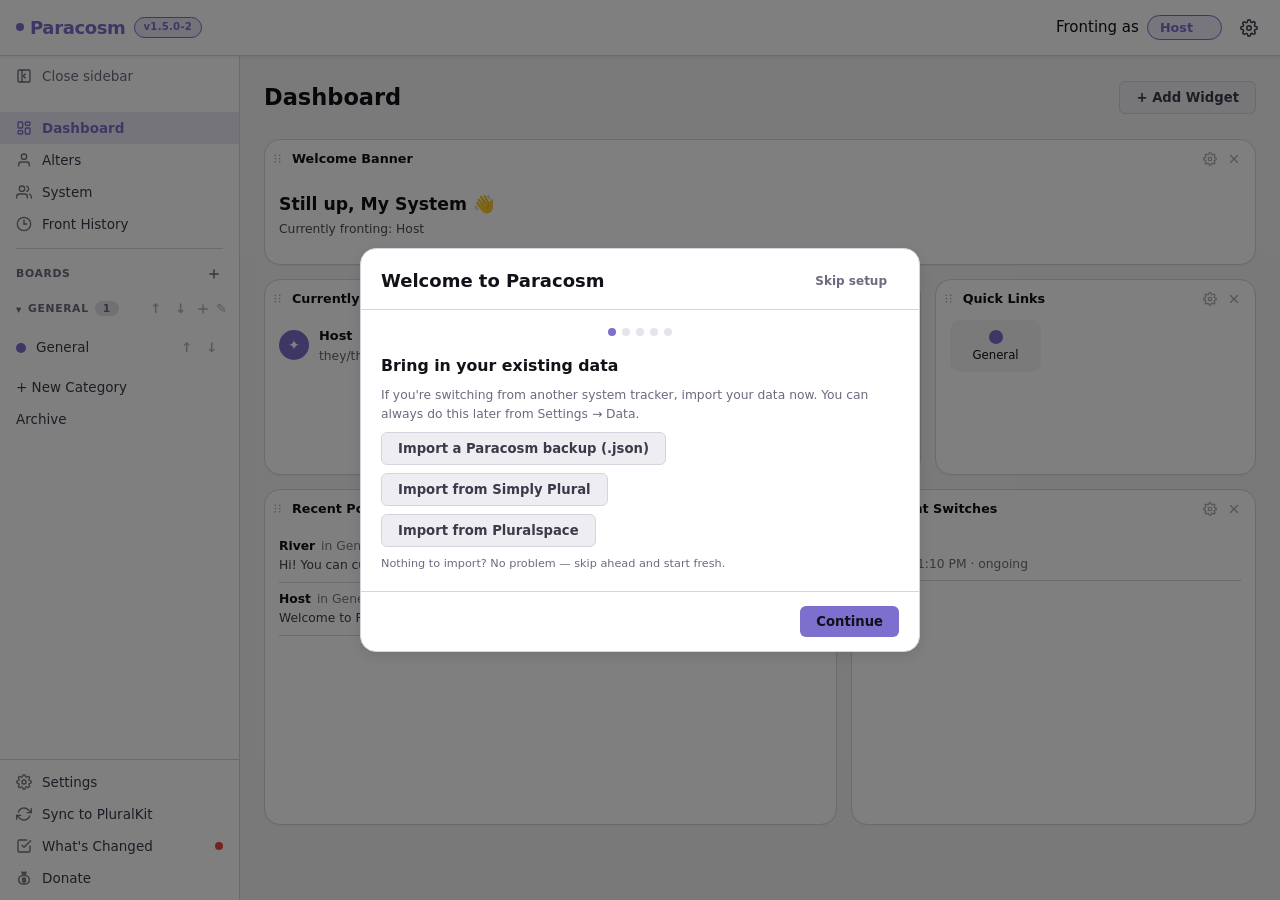
==== app.html @ ceb5993d "Rename index.html to app.html" ====
<!doctype html>
<html lang="en">
 <head><!-- Google tag (gtag.js) -->
  <!-- Google tag (gtag.js) -->
<script async src="https://www.googletagmanager.com/gtag/js?id=G-0WZTBD8NSZ"></script>
<script>
  window.dataLayer = window.dataLayer || [];
  function gtag(){dataLayer.push(arguments);}
  gtag('js', new Date());

  gtag('config', 'G-0WZTBD8NSZ');
</script>

 <meta charset="UTF-8" />
 <meta name="viewport" content="width=device-width, initial-scale=1.0" />
 <title>Paracosm v1.5.0-2</title>
 <style>
  /* ============================================================
   CSS CUSTOM PROPERTIES & RESET
  ============================================================ */
  :root {
   --accent: #7c6fcd;
   --accent-dim: #7c6fcd33;
   --accent-text: #ffffff;

   --bg-0: #f4f4f6;
   --bg-1: #ffffff;
   --bg-2: #eeeef2;
   --bg-3: #e4e4ea;

   --text-0: #111118;
   --text-1: #3a3a4a;
   --text-2: #6b6b80;
   --text-inv: #ffffff;

   --border: #d4d4de;
   --shadow: 0 1px 4px rgba(0,0,0,0.08);
   --shadow-md: 0 4px 16px rgba(0,0,0,0.1);
   --radius: 10px;
   --radius-sm: 6px;
   --radius-lg: 16px;

   --sidebar-w: 240px;
   --header-h: 56px;

   --font: system-ui, -apple-system, BlinkMacSystemFont, 'Segoe UI', sans-serif;
   --font-size: 15px;
   --line-height: 1.55;

   --transition: 0.18s ease;
  }

  [data-dark="true"] {
   --bg-0: #0f0f14;
   --bg-1: #17171f;
   --bg-2: #1e1e28;
   --bg-3: #26262f;
   --text-0: #eeeef4;
   --text-1: #c4c4d4;
   --text-2: #7a7a94;
   --border: #2e2e3e;
   --shadow: 0 1px 4px rgba(0,0,0,0.3);
   --shadow-md: 0 4px 16px rgba(0,0,0,0.4);
  }

  *, *::before, *::after { box-sizing: border-box; margin: 0; padding: 0; }

  html { font-size: var(--font-size); }

  body {
   font-family: var(--font);
   background: var(--bg-0);
   color: var(--text-0);
   line-height: var(--line-height);
   transition: background var(--transition), color var(--transition);
   min-height: 100vh;
   overflow-x: hidden;
  }

  /* ============================================================
   LAYOUT
  ============================================================ */
  #app { display: flex; flex-direction: column; min-height: 100vh; }

  /* Header */
  #header {
   position: fixed; top: 0; left: 0; right: 0; z-index: 100;
   height: var(--header-h);
   background: var(--bg-1);
   border-bottom: 1px solid var(--border);
   display: flex; align-items: center; gap: 12px; padding: 0 16px;
   box-shadow: var(--shadow);
   transition: background var(--transition), border-color var(--transition);
  }

  #sidebar-toggle {
   display: none; background: none; border: none; cursor: pointer;
   color: var(--text-0); padding: 6px; border-radius: var(--radius-sm);
  }
  #sidebar-toggle svg { display: block; }

  .logo {
   font-size: 1.2rem; font-weight: 700; letter-spacing: -0.02em;
   color: var(--accent); text-decoration: none; flex-shrink: 0;
   display: flex; align-items: center; gap: 6px;
  }
  .logo-dot { width: 8px; height: 8px; border-radius: 50%; background: var(--accent); }

  #header-spacer { flex: 1; }

  /* Fronter selector */
  #fronter-wrap {
   display: flex; align-items: center; gap: 8px;
  }
  #fronter-label { font-size: 0.8rem; color: var(--text-2); white-space: nowrap; }
  #fronter-select {
   appearance: none;
   background: var(--accent-dim);
   color: var(--accent);
   border: 1.5px solid var(--accent);
   border-radius: 20px;
   padding: 4px 28px 4px 12px;
   font-size: 0.85rem; font-weight: 600;
   cursor: pointer;
   font-family: inherit;
   background-image: url("data:image/svg+xml,%3Csvg xmlns='http://www.w3.org/2000/svg' width='12' height='12' viewBox='0 0 24 24' fill='none' stroke='%237c6fcd' stroke-width='2.5'%3E%3Cpath d='M6 9l6 6 6-6'/%3E%3C/svg%3E");
   background-repeat: no-repeat;
   background-position: right 8px center;
   transition: border-color var(--transition), background-color var(--transition);
  }
  #fronter-select:focus { outline: 2px solid var(--accent); outline-offset: 2px; }
  button#fronter-select { background-image: none; text-align: left; }
  .fronter-extra { opacity: 0.75; font-weight: 700; }
  .front-manage-row { display: flex; align-items: center; justify-content: space-between; gap: 10px; }
  .fm-main-label { display: flex; align-items: center; gap: 4px; cursor: pointer; white-space: nowrap; }
  .fm-main-label input { cursor: pointer; accent-color: var(--accent); }
  .front-entry-main-badge { font-weight: 700; }
  #fm-search-input { margin-bottom: 10px; }
  .fm-search-wrap { position: relative; margin-bottom: 10px; }
  .fm-search-wrap svg {
   position: absolute; left: 10px; top: 50%; transform: translateY(-50%);
   color: var(--text-2); pointer-events: none;
  }
  .fm-search-wrap input { padding-left: 32px; }

  /* Header buttons */
  .hdr-btn {
   background: none; border: none; cursor: pointer; color: var(--text-1);
   padding: 6px; border-radius: var(--radius-sm); display: flex; align-items: center;
   transition: background var(--transition), color var(--transition);
  }
  .hdr-btn:hover { background: var(--bg-2); color: var(--text-0); }

  /* Main layout */
  #layout {
   display: flex; flex: 1; margin-top: var(--header-h);
  }

  /* Sidebar */
  #sidebar {
   width: var(--sidebar-w); flex-shrink: 0;
   position: fixed; top: var(--header-h); left: 0; bottom: 0;
   background: var(--bg-1); border-right: 1px solid var(--border);
   display: flex; flex-direction: column;
   transition: background var(--transition), border-color var(--transition), transform var(--transition);
   z-index: 90;
  }

  #sidebar-scroll {
   flex: 1; overflow-y: auto; padding: 12px 0; min-height: 0;
  }

  .sidebar-footer {
   flex-shrink: 0; border-top: 1px solid var(--border);
   padding: 6px 0; background: var(--bg-1);
  }
  .sidebar-badge-dot {
   width: 8px; height: 8px; border-radius: 50%;
   background: #ef4444; margin-left: auto; flex-shrink: 0;
  }

  .sidebar-section { margin-bottom: 4px; }
  .sidebar-section-label {
   font-size: 0.72rem; font-weight: 700; letter-spacing: 0.06em;
   text-transform: uppercase; color: var(--text-2);
   padding: 8px 16px 4px; display: flex; align-items: center; justify-content: space-between;
  }
  .sidebar-add {
   background: none; border: none; cursor: pointer; color: var(--text-2);
   padding: 2px; border-radius: 4px; display: flex; align-items: center;
   transition: color var(--transition), background var(--transition);
  }
  .sidebar-add:hover { color: var(--accent); background: var(--accent-dim); }

  .sidebar-item {
   display: flex; align-items: center; gap: 10px;
   padding: 8px 16px; cursor: pointer; border: none; background: none;
   width: 100%; text-align: left; color: var(--text-1); font-size: 0.9rem;
   font-family: inherit; border-radius: 0;
   transition: background var(--transition), color var(--transition);
   position: relative;
  }
  .sidebar-item:hover { background: var(--bg-2); color: var(--text-0); }
  .sidebar-item.active {
   background: var(--accent-dim); color: var(--accent); font-weight: 600;
  }
  .sidebar-item.active::before {
   content: ''; position: absolute; left: 0; top: 4px; bottom: 4px;
   width: 3px; background: var(--accent); border-radius: 0 2px 2px 0;
  }
  .sidebar-dot {
   width: 10px; height: 10px; border-radius: 50%; flex-shrink: 0;
  }
  .sidebar-item-name { flex: 1; overflow: hidden; text-overflow: ellipsis; white-space: nowrap; }
  .sidebar-divider {
   margin: 8px 16px; border: none; border-top: 1px solid var(--border);
  }

  /* Nav items */
  .nav-item {
   display: flex; align-items: center; gap: 10px;
   padding: 8px 16px; cursor: pointer; border: none; background: none;
   width: 100%; text-align: left; color: var(--text-1); font-size: 0.9rem;
   font-family: inherit;
   transition: background var(--transition), color var(--transition);
   border-radius: 0;
  }
  .nav-item:hover { background: var(--bg-2); color: var(--text-0); }
  .nav-item.active { background: var(--accent-dim); color: var(--accent); font-weight: 600; }
  .nav-icon { opacity: 0.7; flex-shrink: 0; }
  .nav-item.active .nav-icon { opacity: 1; }

  /* Main content */
  #main {
   flex: 1; margin-left: var(--sidebar-w);
   padding: var(--main-padding, 24px); max-width: 100%;
   min-height: calc(100vh - var(--header-h));
   transition: margin-left var(--transition);
  }

  /* ============================================================
   SIDEBAR: ICON RAIL (collapsed) MODE
  ============================================================ */
  :root { --rail-w: 60px; }
  body.sidebar-rail #sidebar { width: var(--rail-w); }
  body.sidebar-rail #main { margin-left: var(--rail-w); }
  body.sidebar-rail .sidebar-item-name,
  body.sidebar-rail .sidebar-section-label span,
  body.sidebar-rail .sidebar-add,
  body.sidebar-rail .board-move-buttons,
  body.sidebar-rail .category-name,
  body.sidebar-rail .category-actions,
  body.sidebar-rail .badge,
  body.sidebar-rail .category-caret,
  body.sidebar-rail .sidebar-divider {
   display: none !important;
  }
  body.sidebar-rail .sidebar-item,
  body.sidebar-rail .nav-item,
  body.sidebar-rail #sidebar-rail-toggle {
   justify-content: center; padding: 10px 0; position: relative;
  }
  body.sidebar-rail .sidebar-dot { margin: 0 auto; }
  body.sidebar-rail .category-header { justify-content: center; padding: 6px 0; }
  body.sidebar-rail .category-toggle { justify-content: center; }
  body.sidebar-rail .category-boards { display: none; }
  body.sidebar-rail .sidebar-section-label { justify-content: center; }

  /* Tooltip for rail mode */
  body.sidebar-rail .nav-item:hover::after,
  body.sidebar-rail .sidebar-item:hover::after {
   content: attr(data-tip);
   position: absolute; left: calc(100% + 10px); top: 50%;
   transform: translateY(-50%);
   background: var(--bg-3); color: var(--text-0);
   padding: 5px 10px; border-radius: var(--radius-sm);
   font-size: 0.8rem; white-space: nowrap; z-index: 200;
   box-shadow: 0 4px 14px rgba(0,0,0,0.25);
   pointer-events: none;
  }

  #sidebar-rail-toggle {
   background: none; border: none; cursor: pointer; color: var(--text-2);
   padding: 8px 16px; border-radius: var(--radius-sm); display: flex; align-items: center; gap: 10px;
   width: 100%; text-align: left; font-size: 0.9rem; font-family: inherit;
   margin: 4px 0 8px; transition: background var(--transition), color var(--transition), transform var(--transition);
  }
  #sidebar-rail-toggle svg { flex-shrink: 0; }
  #sidebar-rail-toggle:hover { background: var(--bg-2); color: var(--accent); }
  body.sidebar-rail #sidebar-rail-toggle svg { transform: rotate(180deg); }
  @media (max-width: 640px) { #sidebar-rail-toggle { display: none; } }

  /* Overlay for mobile sidebar */
  #sidebar-overlay {
   display: none; position: fixed; inset: 0; z-index: 89;
   background: rgba(0,0,0,0.4);
  }

  /* ============================================================
   TYPOGRAPHY & HELPERS
  ============================================================ */
  h1 { font-size: 1.5rem; font-weight: 700; }
  h2 { font-size: 1.2rem; font-weight: 600; }
  h3 { font-size: 1rem; font-weight: 600; }

  .page-header {
   display: flex; align-items: center; gap: 12px; margin-bottom: 24px;
   flex-wrap: wrap;
  }
  .page-header h1 { flex: 1; }
  .page-title-dot {
   width: 12px; height: 12px; border-radius: 50%;
   background: var(--accent); flex-shrink: 0;
  }

  .tag {
   display: inline-block; padding: 2px 10px;
   border-radius: 20px; font-size: 0.78rem; font-weight: 600;
   background: var(--accent-dim); color: var(--accent);
  }

  .badge {
   display: inline-block; padding: 1px 8px;
   border-radius: 20px; font-size: 0.72rem; font-weight: 600;
   background: var(--bg-3); color: var(--text-2);
  }

  .version-pill {
   display: inline-flex; align-items: center;
   padding: 1px 9px; margin-left: 2px;
   border-radius: 20px; font-size: 0.68rem; font-weight: 700;
   letter-spacing: 0.02em;
   background: var(--accent-dim); color: var(--accent);
   border: 1px solid var(--accent);
   line-height: 1.6;
  }

  a { color: var(--accent); text-decoration: none; }
  a:hover { text-decoration: underline; }

  /* ============================================================
   CARDS
  ============================================================ */
  .card {
   background: var(--bg-1); border-radius: var(--radius);
   border: 1px solid var(--border); padding: var(--card-padding, 16px);
   transition: background var(--transition), border-color var(--transition);
   box-shadow: var(--shadow);
  }
  .card-grid {
   display: grid; grid-template-columns: repeat(auto-fill, minmax(220px, 1fr));
   gap: 14px;
  }
  .card-sm { padding: 12px 14px; }

  /* ============================================================
   BUTTONS
  ============================================================ */
  .btn {
   display: inline-flex; align-items: center; gap: 6px;
   padding: 8px 16px; border-radius: var(--radius-sm);
   font-size: 0.88rem; font-weight: 600; font-family: inherit;
   cursor: pointer; border: none; transition: all var(--transition);
   white-space: nowrap;
  }
  .btn-primary {
   background: var(--accent); color: var(--accent-text);
  }
  .btn-primary:hover { filter: brightness(1.1); }
  .btn-secondary {
   background: var(--bg-2); color: var(--text-1);
   border: 1px solid var(--border);
  }
  .btn-secondary:hover { background: var(--bg-3); color: var(--text-0); }
  .btn-ghost {
   background: none; color: var(--text-2); padding: 6px 10px;
  }
  .btn-ghost:hover { background: var(--bg-2); color: var(--text-0); }
  .btn-danger {
   background: #ef4444; color: #fff;
  }
  .btn-danger:hover { background: #dc2626; }
  .btn-sm { padding: 5px 12px; font-size: 0.8rem; }
  .btn-icon { padding: 6px; }

  /* ============================================================
   FORMS
  ============================================================ */
  .form-group { margin-bottom: 14px; }
  .form-label {
   display: block; font-size: 0.82rem; font-weight: 600;
   color: var(--text-1); margin-bottom: 5px;
  }
  .form-hint { font-size: 0.75rem; color: var(--text-2); margin-top: 3px; }
  .form-input, .form-select, .form-textarea {
   width: 100%; padding: 8px 12px;
   background: var(--bg-0); border: 1.5px solid var(--border);
   border-radius: var(--radius-sm); color: var(--text-0);
   font-size: 0.9rem; font-family: inherit;
   transition: border-color var(--transition), background var(--transition);
  }
  .form-input:focus, .form-select:focus, .form-textarea:focus {
   outline: none; border-color: var(--accent);
   box-shadow: 0 0 0 3px var(--accent-dim);
  }
  .form-textarea { resize: vertical; min-height: 80px; }
  .form-select { appearance: none; cursor: pointer;
   background-image: url("data:image/svg+xml,%3Csvg xmlns='http://www.w3.org/2000/svg' width='12' height='12' viewBox='0 0 24 24' fill='none' stroke='%236b6b80' stroke-width='2.5'%3E%3Cpath d='M6 9l6 6 6-6'/%3E%3C/svg%3E");
   background-repeat: no-repeat; background-position: right 10px center;
   padding-right: 32px;
  }
  .form-row { display: flex; gap: 12px; }
  .form-row .form-group { flex: 1; }
  .form-check { display: flex; align-items: center; gap: 8px; cursor: pointer; }
  .form-check input { cursor: pointer; accent-color: var(--accent); }
  .form-color-row { display: flex; align-items: center; gap: 10px; }
  .form-color {
   width: 40px; height: 38px; padding: 3px;
   border: 1.5px solid var(--border); border-radius: var(--radius-sm);
   cursor: pointer; background: var(--bg-0);
  }
  .color-presets { display: flex; gap: 6px; flex-wrap: wrap; }
  .color-preset {
   width: 24px; height: 24px; border-radius: 50%; cursor: pointer;
   border: 2px solid transparent; transition: border-color var(--transition), transform var(--transition);
  }
  .color-preset:hover { transform: scale(1.15); }
  .color-preset.selected { border-color: var(--text-0); }

  /* ============================================================
   TOGGLE SWITCH
  ============================================================ */
  .toggle-wrap { display: flex; align-items: center; gap: 10px; }
  .toggle {
   position: relative; display: inline-block;
   width: 40px; height: 22px; flex-shrink: 0;
  }
  .toggle input { opacity: 0; width: 0; height: 0; }
  .toggle-slider {
   position: absolute; cursor: pointer; inset: 0;
   background: var(--bg-3); border-radius: 22px;
   transition: background var(--transition);
  }
  .toggle-slider:before {
   content: ''; position: absolute;
   width: 16px; height: 16px; border-radius: 50%;
   left: 3px; top: 3px; background: white;
   transition: transform var(--transition);
   box-shadow: 0 1px 3px rgba(0,0,0,0.2);
  }
  .toggle input:checked + .toggle-slider { background: var(--accent); }
  .toggle input:checked + .toggle-slider:before { transform: translateX(18px); }
  .unread-dot {
   display:inline-block;
   width:8px;
   height:8px;
   border-radius:50%;
   background:#ef4444;
   margin-left:6px;
   vertical-align:middle;
  }

  /* ============================================================
   MODAL
  ============================================================ */
  .modal-backdrop {
   position: fixed; inset: 0; z-index: 200;
   background: rgba(0,0,0,0.5); display: flex;
   align-items: center; justify-content: center; padding: 16px;
  }
  .modal {
   background: var(--bg-1); border-radius: var(--radius-lg);
   border: 1px solid var(--border); width: 100%; max-width: 480px;
   max-height: 90vh; overflow-y: auto;
   box-shadow: var(--shadow-md);
   animation: modal-in 0.15s ease;
  }
  @keyframes modal-in {
   from { opacity: 0; transform: scale(0.96) translateY(8px); }
   to { opacity: 1; transform: scale(1) translateY(0); }
  }
  .modal-header {
   padding: 18px 20px 14px; border-bottom: 1px solid var(--border);
   display: flex; align-items: center; gap: 10px;
  }
  .modal-header h2 { flex: 1; }
  .modal-body { padding: 18px 20px; }
  .modal-footer {
   padding: 14px 20px; border-top: 1px solid var(--border);
   display: flex; gap: 8px; justify-content: flex-end;
  }

  /* Onboarding */
  .onboarding-modal .modal-header { align-items: center; }
  .onboarding-progress { display: flex; gap: 6px; justify-content: center; margin-bottom: 18px; }
  .onboarding-dot { width: 8px; height: 8px; border-radius: 50%; background: var(--bg-3); transition: background var(--transition); }
  .onboarding-dot.active { background: var(--accent); }
  .onboarding-dot.done { background: var(--accent-dim); }
  .onboarding-step-title { font-size: 1.05rem; margin-bottom: 8px; }
  .onboarding-import-row { margin-bottom: 8px; }
  .onboarding-term-options { display: flex; flex-direction: column; gap: 8px; margin-top: 10px; }
  .onboarding-term-option {
   display: flex; align-items: center; gap: 10px; padding: 10px 12px;
   border: 1px solid var(--border); border-radius: var(--radius); cursor: pointer;
   transition: border-color var(--transition), background var(--transition);
  }
  .onboarding-term-option:hover { border-color: var(--accent); }
  .onboarding-term-option.selected { border-color: var(--accent); background: var(--accent-dim); }
  .onboarding-term-option input { accent-color: var(--accent); }
  .onboarding-walkthrough-list { display: flex; flex-direction: column; gap: 12px; }
  .onboarding-walkthrough-item { padding: 10px 12px; border: 1px solid var(--border); border-radius: var(--radius); }
  .onboarding-walkthrough-name { font-weight: 700; font-size: 0.92rem; margin-bottom: 2px; }
  .onboarding-walkthrough-desc { font-size: 0.82rem; color: var(--text-2); }
  .onboarding-tip-list { padding-left: 18px; font-size: 0.85rem; color: var(--text-1); display: flex; flex-direction: column; gap: 4px; }

  /* ============================================================
   POSTS / MESSAGE BOARD
  ============================================================ */
  .post-list { display: flex; flex-direction: column; gap: 10px; }
  .post {
   background: var(--bg-1); border-radius: var(--radius);
   border: 1px solid var(--border); padding: var(--post-padding, 14px 16px);
   transition: background var(--transition), border-color var(--transition);
  }
  .post.pinned { border-color: var(--accent); }
  .post-header { display: flex; align-items: center; gap: 10px; margin-bottom: 8px; }
  .alter-avatar-wrap.post-avatar { width: 32px; height: 32px; }
  .post-meta { flex: 1; }
  .post-author { font-weight: 700; font-size: 0.9rem; }
  .post-pronouns { font-size: 0.75rem; color: var(--text-2); }
  .post-time { font-size: 0.75rem; color: var(--text-2); }
  .post-content { font-size: 0.92rem; line-height: var(--line-height); white-space: pre-wrap; word-break: break-word; }
  .post-actions { display: flex; gap: 6px; margin-top: 10px; flex-wrap: wrap; }
  .post-pin-icon { color: var(--accent); font-size: 0.75rem; }

  .compose-box {
   background: var(--bg-1); border: 1.5px solid var(--border);
   border-radius: var(--radius-lg); padding: 14px 16px;
   margin-bottom: 20px;
   transition: border-color var(--transition), background var(--transition);
   box-shadow: var(--shadow);
  }
  .compose-box:focus-within { border-color: var(--accent); }
  .compose-header { display: flex; align-items: center; gap: 10px; margin-bottom: 10px; }
  .compose-as { font-size: 0.82rem; color: var(--text-2); }
  .compose-as strong { color: var(--accent); }
  #compose-input {
   width: 100%; background: none; border: none; outline: none;
   color: var(--text-0); font-size: 0.92rem; font-family: inherit;
   resize: none; min-height: 60px; line-height: var(--line-height);
  }
  .compose-footer { display: flex; justify-content: space-between; align-items: center; gap: 8px; margin-top: 10px; }
  .compose-footer-left { display: flex; gap: 6px; align-items: center; }

  /* Image upload buttons (alter avatar/banner + composer) */
  .img-upload-btn {
   display: inline-flex; align-items: center; gap: 6px;
   background: var(--bg-2); border: 1px solid var(--border); color: var(--text-1);
   border-radius: var(--radius-sm); padding: 6px 10px; font-size: 0.8rem;
   font-family: inherit; cursor: pointer; transition: background var(--transition), color var(--transition);
   white-space: nowrap;
  }
  .img-upload-btn:hover { background: var(--bg-3); color: var(--text-0); }
  .img-upload-row { display: flex; gap: 8px; align-items: center; margin-top: 6px; flex-wrap: wrap; }
  .img-upload-or { font-size: 0.75rem; color: var(--text-2); }

  /* Composer image staging (selected, not-yet-posted images) */
  .compose-img-stage {
   display: flex; gap: 8px; flex-wrap: wrap; margin-top: 10px;
  }
  .compose-img-thumb {
   position: relative; width: 64px; height: 64px; border-radius: var(--radius-sm);
   overflow: hidden; flex-shrink: 0; border: 1px solid var(--border); background: var(--bg-2);
  }
  .compose-img-thumb img { width: 100%; height: 100%; object-fit: cover; display: block; }
  .compose-img-remove {
   position: absolute; top: 2px; right: 2px; width: 18px; height: 18px;
   border-radius: 50%; background: rgba(0,0,0,0.65); color: #fff; border: none;
   font-size: 0.7rem; line-height: 1; cursor: pointer; display: flex;
   align-items: center; justify-content: center; padding: 0;
  }
  .compose-img-remove:hover { background: rgba(0,0,0,0.85); }

  /* Post image gallery */
  .post-gallery {
   display: flex; gap: 8px; overflow-x: auto; margin-top: 10px;
   margin-bottom: 4px; padding-bottom: 2px; scroll-snap-type: x proximity;
   -webkit-overflow-scrolling: touch;
  }
  .post-gallery::-webkit-scrollbar { height: 6px; }
  .post-gallery::-webkit-scrollbar-thumb { background: var(--border); border-radius: 4px; }
  .post-gallery.single-image { overflow-x: visible; }
  .post-gallery-img-wrap {
   flex-shrink: 0; scroll-snap-align: start; border-radius: var(--radius);
   overflow: hidden; border: 1px solid var(--border); background: var(--bg-2);
   cursor: zoom-in; max-height: 280px;
  }
  .post-gallery.single-image .post-gallery-img-wrap { max-width: 100%; }
  .post-gallery:not(.single-image) .post-gallery-img-wrap { width: 200px; height: 200px; }
  .post-gallery:not(.single-image) .post-gallery-img-wrap img { width: 100%; height: 100%; object-fit: cover; }
  .post-gallery.single-image .post-gallery-img-wrap img { max-width: 100%; max-height: 280px; object-fit: contain; display: block; }
  .post-gallery-count {
   font-size: 0.72rem; color: var(--text-2); margin-top: 2px; margin-bottom: 2px;
  }

  /* Lightbox for viewing a post image full-size */
  .img-lightbox-backdrop {
   position: fixed; inset: 0; z-index: 300; background: rgba(0,0,0,0.85);
   display: flex; align-items: center; justify-content: center; padding: 24px;
   cursor: zoom-out;
  }
  .img-lightbox-backdrop img {
   max-width: 100%; max-height: 100%; border-radius: var(--radius);
   box-shadow: var(--shadow-md);
  }
  .img-lightbox-close {
   position: fixed; top: 16px; right: 20px; background: rgba(0,0,0,0.5); color: #fff;
   border: none; border-radius: 50%; width: 36px; height: 36px; font-size: 1.1rem;
   cursor: pointer; display: flex; align-items: center; justify-content: center;
  }

  /* Avatar/banner upload preview tweaks */
  .alter-upload-preview-banner {
   width: 100%; height: 80px; border-radius: var(--radius-sm); margin-top: 8px;
   background-size: cover; background-position: center; border: 1px solid var(--border);
  }

  /* Board header banner */
  .board-banner {
   height: 6px; border-radius: var(--radius) var(--radius) 0 0;
   margin-bottom: 0;
  }

  /* ============================================================
   ALTER CARDS
  ============================================================ */
  .alter-card {
   background: var(--bg-1); border-radius: var(--radius);
   border: 1px solid var(--border); padding: 16px;
   cursor: pointer; transition: all var(--transition);
   position: relative; overflow: hidden;
  }
  .alter-card::before {
   content: ''; position: absolute; top: 0; left: 0; right: 0;
   height: 4px;
  }
  .alter-card:hover { border-color: var(--accent); box-shadow: var(--shadow-md); transform: translateY(-1px); }
  .alter-card.fronting { border-color: var(--accent); box-shadow: 0 0 0 2px var(--accent-dim); }
  .alter-card.dragging { opacity: 0.4; }
  .alter-card.drag-over-top { box-shadow: inset 2px 0 0 var(--accent); }
  .alter-card.drag-over-bottom { box-shadow: inset -2px 0 0 var(--accent); }
  .alter-unread-badge {
   position: absolute; top: 10px; right: 10px;
   background: #ef4444; color: #fff; font-size: 0.72rem; font-weight: 700;
   min-width: 18px; height: 18px; border-radius: 999px;
   display: flex; align-items: center; justify-content: center; padding: 0 5px;
   z-index: 2;
  }

  /* ============================================================
   ALTER GROUPS
  ============================================================ */
  .group-section { margin-bottom: 22px; }
  .group-grid {
   display: grid; grid-template-columns: repeat(auto-fill, minmax(180px, 1fr));
   gap: 12px; margin-bottom: 4px;
  }
  .group-card {
   background: var(--bg-1); border-radius: var(--radius);
   border: 1px solid var(--border); border-left: 4px solid var(--accent);
   padding: 12px 14px; cursor: pointer; transition: all var(--transition);
   position: relative;
  }
  .group-card:hover { border-color: var(--accent); box-shadow: var(--shadow-md); transform: translateY(-1px); }
  .group-card-name { font-weight: 700; font-size: 0.95rem; display: flex; align-items: center; gap: 8px; }
  .group-card-dot { width: 9px; height: 9px; border-radius: 50%; background: var(--accent); flex-shrink: 0; }
  .group-card-count { font-size: 0.76rem; color: var(--text-2); margin-top: 4px; }
  .group-card-desc { font-size: 0.78rem; color: var(--text-2); margin-top: 4px; display:-webkit-box;-webkit-line-clamp:2;-webkit-box-orient:vertical;overflow:hidden; }
  .alter-group-tags { display: flex; flex-wrap: wrap; gap: 6px; margin-top: 4px; }
  .alter-group-tag { cursor: pointer; }
  .group-checkbox-list {
   display: flex; flex-wrap: wrap; gap: 8px;
   border: 1px solid var(--border); border-radius: var(--radius-sm);
   padding: 10px; max-height: 160px; overflow-y: auto; background: var(--bg-2);
  }
  .group-checkbox-item {
   display: flex; align-items: center; gap: 6px; font-size: 0.85rem;
   background: var(--bg-1); border: 1px solid var(--border); border-radius: 20px;
   padding: 4px 10px 4px 8px; cursor: pointer;
  }
  .group-checkbox-item input { cursor: pointer; accent-color: var(--accent); }

  /* ---- density switch (alters page toolbar) ---- */
  .density-switch {
   display: inline-flex; border: 1px solid var(--border); border-radius: var(--radius-sm);
   overflow: hidden; flex-shrink: 0;
  }
  .density-btn {
   background: var(--bg-1); color: var(--text-2); border: none; cursor: pointer;
   padding: 6px 10px; font-size: 0.95rem; line-height: 1; transition: background var(--transition), color var(--transition);
   border-right: 1px solid var(--border);
  }
  .density-btn:last-child { border-right: none; }
  .density-btn:hover { background: var(--bg-2); color: var(--text-0); }
  .density-btn.active { background: var(--accent); color: var(--accent-text); }

  /* ---- tiny density card: just avatar + name, packed tight ---- */
  .alter-card-tiny {
   display: flex; flex-direction: column; align-items: center; justify-content: center;
   gap: 4px; padding: 8px 4px; min-height: 0;
  }
  .alter-card-tiny .alter-name {
   width: 100%; overflow: hidden; text-overflow: ellipsis; white-space: nowrap;
  }
  .alter-tiny-front-dot {
   position: absolute; top: 6px; left: 6px; width: 8px; height: 8px; border-radius: 50%;
   background: var(--accent); box-shadow: 0 0 0 2px var(--bg-1); z-index: 2;
  }
  .alter-unread-badge-tiny {
   top: 4px; right: 4px; min-width: 14px; height: 14px; font-size: 0.6rem; padding: 0 4px;
  }
  .alter-avatar {
   width: 48px; height: 48px; border-radius: 50%;
   display: flex; align-items: center; justify-content: center;
   font-size: 1.5rem; margin-bottom: 10px; color: white;
  }
  .alter-card-head { display: flex; align-items: flex-start; gap: 12px; margin-bottom: 6px; }
  .alter-name { font-weight: 700; font-size: 1rem; line-height: 1.25; }
  .alter-realname { font-size: 0.74rem; color: var(--text-2); margin-top: 1px; overflow: hidden; text-overflow: ellipsis; white-space: nowrap; }
  .alter-pronouns { font-size: 0.78rem; color: var(--text-2); margin-top: 1px; }
  .alter-role { font-size: 0.78rem; margin-top: 4px; }
  .alter-fronting-badge {
   position: absolute; top: 10px; right: 10px;
   font-size: 0.68rem; font-weight: 700; letter-spacing: 0.04em;
   text-transform: uppercase;
  }

  /* Avatar image + fallback (used in cards, view modal, edit form preview) */
  .alter-avatar-wrap {
   position: relative; border-radius: 50%; overflow: hidden;
   flex-shrink: 0; background: var(--bg-2);
  }
  .alter-avatar-img { width: 100%; height: 100%; object-fit: cover; display: block; }
  .alter-avatar-fallback {
   position: absolute; top: 0; left: 0; width: 100%; height: 100%;
   align-items: center; justify-content: center; color: white;
  }

  /* Proxy tag chips */
  .alter-proxy-tags { display: flex; flex-wrap: wrap; gap: 5px; margin-top: 6px; }
  .proxy-tag-chip {
   display: inline-flex; align-items: center; gap: 0;
   font-family: ui-monospace, SFMono-Regular, Menlo, Consolas, monospace;
   font-size: 0.74rem; padding: 2px 8px; border-radius: 6px;
   background: var(--bg-2); border: 1px solid var(--border); color: var(--text-1);
  }
  .proxy-tag-chip em { font-style: normal; opacity: 0.55; padding: 0 1px; }

  /* Proxy tag editor (alter edit form) */
  .proxy-tag-row { display: flex; align-items: center; gap: 6px; }
  .proxy-tag-row .form-input { flex: 1; min-width: 0; }
  .proxy-tag-placeholder {
   font-family: ui-monospace, SFMono-Regular, Menlo, Consolas, monospace;
   font-size: 0.8rem; color: var(--text-2); flex-shrink: 0;
  }

  /* ============================================================
   ALTER VIEW (READ-ONLY DETAIL) MODAL — profile-card style
  ============================================================ */
  .modal.modal-lg { max-width: 560px; }
  .profile-modal-banner {
   position: relative; height: 130px;
   background-size: cover, cover; background-position: center, center;
   background-repeat: no-repeat, no-repeat;
   border-radius: calc(var(--radius-lg) - 1px) calc(var(--radius-lg) - 1px) 0 0;
  }
  .profile-modal-close {
   position: absolute; top: 10px; right: 10px;
   width: 30px; height: 30px; border-radius: 50%;
   background: rgba(0,0,0,0.38); color: #fff; border: none;
   display: flex; align-items: center; justify-content: center;
   cursor: pointer; font-size: 0.92rem; line-height: 1;
   transition: background var(--transition);
  }
  .profile-modal-close:hover { background: rgba(0,0,0,0.58); }
  .profile-modal-archived-tag {
   position: absolute; top: 10px; left: 10px;
   background: rgba(0,0,0,0.45); color: #fff;
   font-size: 0.68rem; font-weight: 700; text-transform: uppercase; letter-spacing: 0.04em;
   padding: 3px 10px; border-radius: 20px;
  }
  .profile-modal-header {
   display: flex; align-items: flex-end; gap: 12px;
   padding: 0 20px; margin-top: -30px; margin-bottom: 14px;
  }
  .profile-modal-avatar-ring {
   border-radius: 50%; background: var(--bg-1); padding: 4px;
   box-shadow: 0 0 0 1px var(--border); flex-shrink: 0;
  }
  .profile-modal-titles { min-width: 0; padding-bottom: 3px; }
  .profile-modal-name {
   font-size: 1.2rem; font-weight: 800; line-height: 1.22;
   overflow: hidden; text-overflow: ellipsis; white-space: nowrap;
  }
  .profile-modal-realname { font-size: 0.78rem; color: var(--text-2); margin-top: 1px; }
  .profile-modal-front-pill {
   margin-left: auto; flex-shrink: 0; font-weight: 700; white-space: nowrap;
  }
  .profile-pills { display: flex; flex-wrap: wrap; gap: 6px; margin-bottom: 16px; }
  .profile-pill {
   display: inline-flex; align-items: center; gap: 5px;
   padding: 4px 11px; border-radius: 20px; font-size: 0.8rem; font-weight: 600;
   background: var(--bg-2); color: var(--text-1);
  }
  .profile-pill-swatch {
   width: 11px; height: 11px; border-radius: 50%; display: inline-block;
   border: 1px solid rgba(0,0,0,0.15);
  }
  .profile-section { margin-bottom: 16px; }
  .profile-section:last-of-type { margin-bottom: 0; }
  .profile-section-label {
   font-size: 0.7rem; font-weight: 700; letter-spacing: 0.05em;
   text-transform: uppercase; color: var(--text-2); margin-bottom: 6px;
  }
  .profile-section-body {
   background: var(--bg-2); border-radius: var(--radius-sm); padding: 10px 12px;
   font-size: 0.9rem; white-space: pre-wrap; word-break: break-word;
  }
  .profile-field-grid { display: grid; grid-template-columns: repeat(auto-fill, minmax(130px,1fr)); gap: 8px; }
  .profile-field-chip { background: var(--bg-2); border-radius: var(--radius-sm); padding: 8px 10px; }
  .profile-field-chip-label {
   font-size: 0.66rem; font-weight: 700; text-transform: uppercase; letter-spacing: 0.03em;
   color: var(--text-2); margin-bottom: 2px;
  }
  .profile-field-chip-value { font-size: 0.88rem; font-weight: 600; color: var(--text-0); }
  .profile-footnote { font-size: 0.78rem; color: var(--text-2); }
  .detail-row { margin-bottom: 14px; }
  .detail-row:last-child { margin-bottom: 0; }
  .detail-label {
   font-size: 0.7rem; font-weight: 700; letter-spacing: 0.05em;
   text-transform: uppercase; color: var(--text-2); margin-bottom: 4px;
  }
  .detail-value { font-size: 0.92rem; color: var(--text-0); }
  .detail-value-pre { white-space: pre-wrap; word-break: break-word; }

  /* ============================================================
   FRONT HISTORY
  ============================================================ */
  .front-stats-bar {
   display: flex; gap: 20px; align-items: center; flex-wrap: wrap;
  }
  .front-now-section {
   display: flex; flex-direction: column; gap: 10px; margin-bottom: 22px;
  }
  .front-day-group { margin-bottom: 22px; }
  .front-day-header {
   font-size: 0.76rem; font-weight: 700; text-transform: uppercase;
   letter-spacing: 0.05em; color: var(--text-2); margin-bottom: 8px;
   padding-left: 2px;
  }
  .front-entry-list { display: flex; flex-direction: column; gap: 8px; }
  .front-entry-card {
   display: flex; gap: 12px; align-items: flex-start;
   background: var(--bg-1); border: 1px solid var(--border);
   border-left: 3px solid var(--accent, #7c6fcd);
   border-radius: var(--radius); padding: 12px 14px;
   transition: background var(--transition), border-color var(--transition), box-shadow var(--transition);
  }
  .front-entry-card.is-ongoing {
   background: var(--accent-dim); box-shadow: 0 0 0 2px var(--accent-dim);
  }
  .front-avatar-stack { display: flex; flex-shrink: 0; padding-left: 10px; }
  .front-avatar-mini {
   width: 32px; height: 32px; border-radius: 50%;
   display: flex; align-items: center; justify-content: center;
   font-size: 0.85rem; color: #fff; border: 2px solid var(--bg-1);
   margin-left: -10px; flex-shrink: 0;
  }
  .front-entry-body { flex: 1; min-width: 0; }
  .front-entry-names {
   font-weight: 700; font-size: 0.92rem;
   display: flex; align-items: center; gap: 8px; flex-wrap: wrap;
  }
  .front-ongoing-badge { animation: front-pulse 2s ease-in-out infinite; }
  @keyframes front-pulse { 0%, 100% { opacity: 1; } 50% { opacity: 0.5; } }
  .front-entry-time {
   margin-top: 3px; display: flex; align-items: center; gap: 8px;
   flex-wrap: wrap;
  }
  .front-entry-notes { color: var(--text-1); white-space: pre-wrap; }
  .front-entry-actions {
   display: flex; gap: 6px; flex-shrink: 0; flex-wrap: wrap;
   justify-content: flex-end;
  }
  .alter-check-list {
   display: flex; flex-direction: column; gap: 2px; max-height: 220px;
   overflow-y: auto; border: 1.5px solid var(--border);
   border-radius: var(--radius-sm); padding: 6px;
  }
  .alter-check-item {
   display: flex; align-items: center; gap: 8px; padding: 7px 8px;
   border-radius: var(--radius-sm); cursor: pointer; font-size: 0.88rem;
   transition: background var(--transition);
  }
  .alter-check-item:hover { background: var(--bg-2); }
  .alter-check-item input { cursor: pointer; accent-color: var(--accent); }
  .alter-check-dot {
   width: 10px; height: 10px; border-radius: 50%; flex-shrink: 0;
  }

  /* ============================================================
   SETTINGS
  ============================================================ */
  .settings-section { margin-bottom: 28px; }
  .settings-section h2 { margin-bottom: 14px; }
  .settings-grid { display: grid; grid-template-columns: repeat(auto-fill, minmax(280px, 1fr)); gap: 12px; }
  .setting-row {
   display: flex; align-items: flex-start; justify-content: space-between;
   gap: 16px; padding: 12px 0; border-bottom: 1px solid var(--border);
  }
  .setting-row:last-child { border-bottom: none; }
  .setting-label { font-size: 0.9rem; font-weight: 600; }
  .setting-desc { font-size: 0.78rem; color: var(--text-2); margin-top: 2px; }
  .setting-control { flex-shrink: 0; }

  /* Font preview swatches */
  .font-swatch {
   display: inline-block; padding: 4px 12px;
   border: 1.5px solid var(--border); border-radius: var(--radius-sm);
   cursor: pointer; font-size: 0.88rem; margin: 3px;
   transition: all var(--transition);
  }
  .font-swatch:hover { border-color: var(--accent); }
  .font-swatch.selected { border-color: var(--accent); background: var(--accent-dim); color: var(--accent); }

  .size-swatch {
   display: inline-block; padding: 4px 10px;
   border: 1.5px solid var(--border); border-radius: var(--radius-sm);
   cursor: pointer; margin: 3px; transition: all var(--transition);
  }
  .size-swatch:hover { border-color: var(--accent); }
  .size-swatch.selected { border-color: var(--accent); background: var(--accent-dim); color: var(--accent); }

  /* ============================================================
   BOARD COLORS (per-board tint)
  ============================================================ */
  .board-header-section {
   border-radius: var(--radius-lg) var(--radius-lg) 0 0;
   padding: 20px 20px 16px;
   margin: -24px -24px 24px;
   border-bottom: 1px solid var(--border);
  }

  /* ============================================================
   EMPTY STATES
  ============================================================ */
  .empty-state {
   text-align: center; padding: 48px 24px; color: var(--text-2);
  }
  .empty-icon { font-size: 3rem; margin-bottom: 12px; opacity: 0.5; }
  .empty-title { font-size: 1rem; font-weight: 600; margin-bottom: 6px; }
  .empty-desc { font-size: 0.85rem; margin-bottom: 16px; }

  /* ============================================================
   TABS
  ============================================================ */
  .tab-bar {
   display: flex; gap: 2px; border-bottom: 1px solid var(--border);
   margin-bottom: 20px; overflow-x: auto;
  }
  .tab-btn {
   padding: 8px 16px; background: none; border: none; cursor: pointer;
   font-family: inherit; font-size: 0.88rem; font-weight: 600;
   color: var(--text-2); border-bottom: 2px solid transparent;
   margin-bottom: -1px; white-space: nowrap;
   transition: all var(--transition);
  }
  .tab-btn:hover { color: var(--text-0); }
  .tab-btn.active { color: var(--accent); border-bottom-color: var(--accent); }

  /* ============================================================
   RESPONSIVE
  ============================================================ */
  @media (max-width: 640px) {
   :root { --sidebar-w: 0px; }
   #sidebar-toggle { display: flex; }
   .front-entry-card { flex-wrap: wrap; }
   .front-entry-actions { width: 100%; justify-content: flex-start; margin-top: 4px; }
   #sidebar {
   transform: translateX(-100%);
   width: 260px;
   }
   #sidebar.open { transform: translateX(0); }
   #sidebar-overlay.visible { display: block; }
   #main { margin-left: 0; padding: 16px; }
   .form-row { flex-direction: column; gap: 0; }
   .card-grid { grid-template-columns: 1fr; }
   .page-header { margin-bottom: 16px; }
  }

  /* ============================================================
   DASHBOARD / WIDGETS
  ============================================================ */
  #dashboard-grid {
   position: relative;
   display: grid;
   grid-template-columns: repeat(12, 1fr);
   grid-auto-rows: 56px;
   gap: 14px;
   width: 100%;
  }
  @media (max-width: 900px) {
   #dashboard-grid { grid-template-columns: repeat(6, 1fr); }
  }
  @media (max-width: 640px) {
   #dashboard-grid {
    grid-template-columns: repeat(2, 1fr);
    gap: 12px;
   }
  }

  .widget {
   position: relative;
   border-radius: var(--radius-lg);
   border: 1px solid var(--widget-border, var(--border));
   background: var(--widget-bg, var(--bg-1));
   color: var(--widget-text, var(--text-0));
   display: flex; flex-direction: column;
   overflow: hidden;
   transition: box-shadow var(--transition), border-color var(--transition);
   box-shadow: 0 1px 2px rgba(0,0,0,0.04);
  }
  .widget:hover { box-shadow: 0 6px 18px rgba(0,0,0,0.10); }
  .widget.dragging {
   opacity: 0.55; box-shadow: 0 12px 30px rgba(0,0,0,0.25);
   z-index: 50; cursor: grabbing;
  }
  .widget.drop-target { border-color: var(--accent); box-shadow: 0 0 0 2px var(--accent-dim); }

  .widget-head {
   display: flex; align-items: center; gap: 8px;
   padding: 8px 10px 6px 6px; flex-shrink: 0;
   cursor: grab; user-select: none;
   touch-action: none;
  }
  .widget.dragging .widget-head { cursor: grabbing; }
  .widget-drag-handle {
   display: flex; align-items: center; color: var(--widget-text, var(--text-2));
   opacity: 0.55; flex-shrink: 0; cursor: grab;
  }
  .widget-icon { font-size: 1rem; flex-shrink: 0; line-height: 1; }
  .widget-title {
   flex: 1; font-weight: 700; font-size: 0.85rem;
   overflow: hidden; text-overflow: ellipsis; white-space: nowrap;
  }
  .widget-actions { display: flex; align-items: center; gap: 2px; flex-shrink: 0; }
  .widget-action-btn {
   background: none; border: none; cursor: pointer;
   color: var(--widget-text, var(--text-2)); opacity: 0.6;
   padding: 4px; border-radius: 6px; display: flex; align-items: center;
   transition: opacity var(--transition), background var(--transition);
  }
  .widget-action-btn:hover { opacity: 1; background: rgba(127,127,127,0.15); }

  .widget-body {
   flex: 1; overflow: auto; padding: 4px 14px 14px;
   font-size: 0.86rem; min-height: 0;
  }
  .widget-body::-webkit-scrollbar { width: 6px; }
  .widget-body::-webkit-scrollbar-thumb { background: var(--border); border-radius: 3px; }

  .widget-resize-handle {
   position: absolute; right: 2px; bottom: 2px;
   width: 16px; height: 16px; cursor: nwse-resize;
   display: flex; align-items: flex-end; justify-content: flex-end;
   color: var(--widget-text, var(--text-2)); opacity: 0;
   transition: opacity var(--transition);
   touch-action: none;
  }
  .widget:hover .widget-resize-handle { opacity: 0.55; }
  .widget-resize-handle:hover { opacity: 1 !important; }

  .widget-empty-state {
   color: var(--widget-text, var(--text-2)); opacity: 0.7;
   font-size: 0.82rem; font-style: italic; text-align: center;
   padding: 16px 4px;
  }

  .dash-stat-big { font-size: 1.9rem; font-weight: 800; line-height: 1.1; }
  .dash-stat-label { font-size: 0.78rem; opacity: 0.7; margin-top: 2px; }
  .dash-fronter-row { display: flex; align-items: center; gap: 10px; padding: 5px 0; }
  .dash-fronter-avatar {
   width: 30px; height: 30px; border-radius: 50%; flex-shrink: 0;
   display: flex; align-items: center; justify-content: center; font-size: 0.95rem;
   color: #fff; font-weight: 700; background-size: cover; background-position: center;
  }
  .dash-quick-link-grid { display: grid; grid-template-columns: repeat(auto-fill,minmax(86px,1fr)); gap: 8px; }
  .dash-quick-link {
   display: flex; flex-direction: column; align-items: center; gap: 4px;
   padding: 10px 6px; border-radius: var(--radius); background: rgba(127,127,127,0.08);
   cursor: pointer; border: none; font-family: inherit; color: inherit;
   font-size: 0.78rem; text-align: center; transition: background var(--transition);
  }
  .dash-quick-link:hover { background: rgba(127,127,127,0.18); }
  .dash-quick-link-dot { width: 14px; height: 14px; border-radius: 50%; }

  .add-widget-card {
   border: 1.5px dashed var(--border); border-radius: var(--radius);
   padding: 14px; display: flex; gap: 12px; align-items: flex-start;
   cursor: pointer; background: none; width: 100%; text-align: left;
   font-family: inherit; transition: border-color var(--transition), background var(--transition);
  }
  .add-widget-card:hover { border-color: var(--accent); background: var(--accent-dim); }
  .add-widget-icon { font-size: 1.6rem; line-height: 1; }
  .add-widget-card-title { font-weight: 700; font-size: 0.92rem; }
  .add-widget-card-desc { font-size: 0.8rem; color: var(--text-2); margin-top: 2px; }

  .widget-color-swatch {
   width: 26px; height: 26px; border-radius: 50%; cursor: pointer;
   border: 2px solid transparent; flex-shrink: 0; padding: 0;
   transition: transform var(--transition), border-color var(--transition);
  }
  .widget-color-swatch.selected { border-color: var(--text-0); transform: scale(1.12); }

  #dashboard-empty {
   text-align: center; padding: 60px 20px; color: var(--text-2);
  }

  /* ============================================================
   REDUCED MOTION
  ============================================================ */
  @media (prefers-reduced-motion: reduce) {
   *, *::before, *::after { transition-duration: 0ms !important; animation-duration: 0ms !important; }
  }
  [data-reduce-motion="true"] *, [data-reduce-motion="true"] *::before, [data-reduce-motion="true"] *::after {
   transition-duration: 0ms !important; animation-duration: 0ms !important;
  }

  /* High contrast */
  [data-high-contrast="true"] {
   --border: var(--text-0);
  }
  [data-high-contrast="true"] .btn-secondary { border-width: 2px; }

  /* Scrollbar */
  ::-webkit-scrollbar { width: 6px; }
  ::-webkit-scrollbar-track { background: transparent; }
  ::-webkit-scrollbar-thumb { background: var(--border); border-radius: 3px; }
  ::-webkit-scrollbar-thumb:hover { background: var(--text-2); }

  /* Utility */
  .hidden { display: none !important; }
  .flex { display: flex; }
  .flex-col { flex-direction: column; }
  .items-center { align-items: center; }
  .gap-2 { gap: 8px; }
  .gap-3 { gap: 12px; }
  .mt-1 { margin-top: 4px; }
  .mt-2 { margin-top: 8px; }
  .mb-2 { margin-bottom: 8px; }
  .text-sm { font-size: 0.82rem; }
  .text-muted { color: var(--text-2); }
  .w-full { width: 100%; }
  .italic { font-style: italic; }
  .nowrap { white-space: nowrap; }
  #toast-container {
   position: fixed;
   bottom: 20px;
   right: 20px;
   z-index: 9999;
  }

  .toast {
   background: var(--bg-1);
   border: 1px solid var(--border);
   color: var(--text-0);
   padding: 10px 16px;
   border-radius: 12px;
   margin-top: 8px;
   font-size: 0.85rem;
   max-width: calc(100vw - 40px);
   box-shadow: var(--shadow-md);
   animation: modal-in 0.15s ease;
  }

  /* ============================================================
   POST SEARCH
  ============================================================ */
  .post-search-bar {
   display: flex; gap: 8px; align-items: flex-start; flex-wrap: wrap;
   background: var(--bg-1); border: 1.5px solid var(--border);
   border-radius: var(--radius); padding: 12px 14px; margin-bottom: 16px;
   box-shadow: var(--shadow);
  }
  .post-search-bar.active { border-color: var(--accent); }
  .post-search-field { display: flex; flex-direction: column; gap: 3px; flex: 1; min-width: 140px; }
  .post-search-label { font-size: 0.72rem; font-weight: 700; text-transform: uppercase; letter-spacing: 0.05em; color: var(--text-2); }
  .post-search-chip {
   display: inline-flex; align-items: center; gap: 4px;
   background: var(--accent-dim); color: var(--accent);
   border-radius: 20px; padding: 3px 10px; font-size: 0.8rem; font-weight: 600;
  }
  .post-search-chip button { background: none; border: none; cursor: pointer; color: var(--accent); font-size: 0.9rem; line-height: 1; padding: 0 1px; }
  .post-search-results-banner {
   font-size: 0.82rem; color: var(--text-2); padding: 4px 0 10px;
   display: flex; align-items: center; gap: 10px;
  }
  .backup-banner {
   display: flex; align-items: center; gap: 12px; flex-wrap: wrap;
   background: var(--accent-dim); border: 1px solid var(--accent);
   border-radius: var(--radius); padding: 12px 16px; margin-bottom: 18px;
  }
  .backup-banner-text { flex: 1; min-width: 200px; font-size: 0.85rem; color: var(--text-0); }
  .backup-banner-text strong { color: var(--accent); }
  .backup-banner-actions { display: flex; gap: 8px; flex-shrink: 0; }

  /* ============================================================
   REACTION PICKER
  ============================================================ */
  .reaction-picker-grid { display: flex; flex-wrap: wrap; gap: 8px; }
  .reaction-picker-btn {
   font-size: 1.4rem; line-height: 1; padding: 8px 14px;
   border-radius: var(--radius-sm); border: 1px solid var(--border);
   background: var(--bg-2); cursor: pointer;
   transition: background var(--transition), transform var(--transition);
  }
  .reaction-picker-btn:hover { background: var(--accent-dim); transform: scale(1.1); }
  .reaction-chip {
   border: none;
   border-radius: 999px;
   padding: 4px 10px;
   cursor: pointer;
  }

  .reaction-add {
   font-weight: bold;
  }

  .post-reactions {
   display: flex;
   flex-wrap: wrap;
   gap: 6px;
   margin-top: 8px;
  }
  .stats-grid {
   display: grid;
   grid-template-columns: repeat(auto-fit, minmax(120px, 1fr));
   gap: 12px;
   margin-top: 12px;
  }

  .stat-card {
   background: var(--bg-2);
   border-radius: 12px;
   padding: 12px;
   text-align: center;
  }

  .stat-value {
   font-size: 1.6rem;
   font-weight: bold;
  }

  .stat-label {
   opacity: 0.7;
   font-size: 0.85rem;
  }

  .info-card {
   margin-top: 10px;
   padding: 12px;
   border-radius: 12px;
   background: var(--bg-2);
  }.custom-fields-list {
 display: flex;
 flex-direction: column;
 gap: 12px;
 }

 .custom-field-row {
 display: flex;
 flex-direction: column;
 gap: 8px;

 padding: 12px;
 border-radius: 12px;

 background: var(--bg-2);
 }

 .board-move-buttons {
 margin-left: auto;
 display: flex;
 gap: 2px;
 flex-shrink: 0;
 opacity: 0.5;
 transition: opacity var(--transition);
 }
 .sidebar-item:hover .board-move-buttons,
 .sidebar-item:focus-within .board-move-buttons { opacity: 1; }

 /* ============================================================
   BOARD CATEGORIES
  ============================================================ */
 .category-block { margin-bottom: 2px; }
 .category-header {
  display: flex; align-items: center; justify-content: space-between;
  gap: 6px; padding: 8px 10px 4px 16px; cursor: grab; border-radius: var(--radius-sm);
  user-select: none;
 }
 .category-header:active { cursor: grabbing; }
 .category-header:hover .category-actions { opacity: 1; }
 .category-header.dragging { opacity: 0.4; }
 .category-header.drag-over {
  box-shadow: inset 0 2px 0 var(--accent);
 }
 .category-toggle {
  display: flex; align-items: center; gap: 6px; flex: 1; min-width: 0;
  background: none; border: none; cursor: pointer; padding: 0;
  font-size: 0.72rem; font-weight: 700; letter-spacing: 0.06em;
  text-transform: uppercase; color: var(--text-2); font-family: inherit;
 }
 .category-caret {
  display: inline-block; transition: transform var(--transition); flex-shrink: 0;
  font-size: 0.7rem;
 }
 .category-caret.collapsed { transform: rotate(-90deg); }
 .category-name { overflow: hidden; text-overflow: ellipsis; white-space: nowrap; }
 .category-actions { display: flex; gap: 2px; opacity: 0.5; transition: opacity var(--transition); flex-shrink: 0; }
 .category-boards { display: flex; flex-direction: column; min-height: 4px; }
 .category-boards.collapsed { display: none; }
 .category-boards.drag-over {
  box-shadow: inset 0 0 0 1.5px var(--accent);
  border-radius: var(--radius-sm);
 }
 .category-empty {
  margin: 2px 16px 8px 28px; padding: 8px 10px;
  border: 1.5px dashed var(--border); border-radius: var(--radius-sm);
  font-size: 0.74rem; color: var(--text-2); text-align: center;
 }
 .sidebar-item.dragging { opacity: 0.4; }
 .sidebar-item.drag-over-top { box-shadow: inset 0 2px 0 var(--accent); }
 .sidebar-item.drag-over-bottom { box-shadow: inset 0 -2px 0 var(--accent); }
.post.comment {
    margin-left: 40px; /* Indent the comment */
    margin-top: 5px;
    border-left: 2px solid var(--border); /* Optional: visual connection */
    padding-top: 8px;
    padding-bottom: 8px;
    background: var(--bg-2); /* Slightly different background color */
    border-radius: 0 var(--radius) var(--radius) 0;
}/* Add to your CSS */
.post.is-reply {
    margin-left: 24px; /* Indent the reply */
    border-left: 2px solid var(--accent); /* Visual link to parent */
    padding-left: 12px;
}

/* Reddit-style nested reply threading */
.post-thread-line {
    position: absolute;
    left: 15px;
    top: 0;
    bottom: 0;
    width: 2px;
    background: var(--border);
    border-radius: 1px;
    cursor: pointer;
    transition: background var(--transition);
}
.post-thread-line:hover { background: var(--accent); }
.post-nested {
    position: relative;
    padding-left: 28px;
    margin-top: 4px;
}
.post-nest-0 { margin-left: 0; }
.post-nest-1 { margin-left: 20px; border-left: 2px solid var(--accent); padding-left: 12px; border-radius: 0 var(--radius) var(--radius) 0; }
.post-nest-2 { margin-left: 16px; border-left: 2px solid var(--accent-dim); padding-left: 12px; border-radius: 0 var(--radius) var(--radius) 0; }
.post-nest-3 { margin-left: 12px; border-left: 2px solid var(--border); padding-left: 10px; border-radius: 0 var(--radius) var(--radius) 0; }
.post-nest-deep { margin-left: 8px; border-left: 2px solid var(--border); padding-left: 8px; border-radius: 0 var(--radius) var(--radius) 0; opacity: 0.95; }
.post-nest-1 { background: var(--bg-1); }
.post-nest-2 { background: var(--bg-2); }
.post-nest-3 { background: var(--bg-2); }
.post-nest-deep { background: var(--bg-3); }
.reply-cancel-btn { font-size: 0.78rem; color: var(--text-2); background: none; border: none; cursor: pointer; padding: 0 4px; }
.reply-cancel-btn:hover { color: var(--text-0); }
 </style>
 </head>
 <body>
 <div id="app">
 <!-- ============================================================
 HEADER
 ============================================================ -->
 <header id="header">
 <button
 id="sidebar-toggle"
 onclick="toggleSidebar()"
 aria-label="Toggle sidebar"
 >
 <svg
 width="20"
 height="20"
 viewBox="0 0 24 24"
 fill="none"
 stroke="currentColor"
 stroke-width="2"
 stroke-linecap="round"
 >
 <line x1="3" y1="6" x2="21" y2="6" />
 <line x1="3" y1="12" x2="21" y2="12" />
 <line x1="3" y1="18" x2="21" y2="18" />
 </svg>
 </button>

 <a class="logo" href="#" onclick="navigate('dashboard'); return false;">
 <div class="logo-dot" id="logo-dot"></div>
 Paracosm
 <span class="version-pill" id="header-version-pill">v1.5.0-2</span>
 </a>

 <div id="header-spacer"></div>

 <div id="fronter-wrap">
 </div>

 <button class="hdr-btn" onclick="navigate('settings')" title="Settings">
 <svg
 width="18"
 height="18"
 viewBox="0 0 24 24"
 fill="none"
 stroke="currentColor"
 stroke-width="2"
 stroke-linecap="round"
 stroke-linejoin="round"
 >
 <circle cx="12" cy="12" r="3" />
 <path
 d="M19.4 15a1.65 1.65 0 0 0 .33 1.82l.06.06a2 2 0 0 1-2.83 2.83l-.06-.06a1.65 1.65 0 0 0-1.82-.33 1.65 1.65 0 0 0-1 1.51V21a2 2 0 0 1-4 0v-.09A1.65 1.65 0 0 0 9 19.4a1.65 1.65 0 0 0-1.82.33l-.06.06a2 2 0 0 1-2.83-2.83l.06-.06A1.65 1.65 0 0 0 4.68 15a1.65 1.65 0 0 0-1.51-1H3a2 2 0 0 1 0-4h.09A1.65 1.65 0 0 0 4.6 9a1.65 1.65 0 0 0-.33-1.82l-.06-.06a2 2 0 0 1 2.83-2.83l.06.06A1.65 1.65 0 0 0 9 4.68a1.65 1.65 0 0 0 1-1.51V3a2 2 0 0 1 4 0v.09a1.65 1.65 0 0 0 1 1.51 1.65 1.65 0 0 0 1.82-.33l.06-.06a2 2 0 0 1 2.83 2.83l-.06.06A1.65 1.65 0 0 0 19.4 9a1.65 1.65 0 0 0 1.51 1H21a2 2 0 0 1 0 4h-.09a1.65 1.65 0 0 0-1.51 1z"
 />
 </svg>
 </button>
 </header>

 <!-- Sidebar overlay (mobile) -->
 <div id="sidebar-overlay" onclick="closeSidebar()"></div>

 <div id="layout">
 <!-- ============================================================
 SIDEBAR
 ============================================================ -->
 <nav id="sidebar">
 <button
 id="sidebar-rail-toggle"
 onclick="toggleSidebarRail()"
 title="Collapse sidebar"
 aria-label="Collapse sidebar to icon rail"
 >
 <svg width="16" height="16" viewBox="0 0 24 24" fill="none" stroke="currentColor" stroke-width="2" stroke-linecap="round" stroke-linejoin="round">
 <rect x="3" y="3" width="18" height="18" rx="2"/>
 <line x1="9" y1="3" x2="9" y2="21"/>
 <polyline points="14 9 11 12 14 15"/>
 </svg>
 <span class="sidebar-item-name" id="sidebar-rail-toggle-label">Close sidebar</span>
 </button>
 <div id="sidebar-scroll">
 <!-- Nav -->
 <div class="sidebar-section">
 <button
 class="nav-item"
 id="nav-dashboard"
 data-tip="Dashboard"
 onclick="navigate('dashboard')"
 >
 <svg
 class="nav-icon"
 width="16"
 height="16"
 viewBox="0 0 24 24"
 fill="none"
 stroke="currentColor"
 stroke-width="2"
 stroke-linecap="round"
 stroke-linejoin="round"
 >
 <rect x="3" y="3" width="7" height="9" rx="1.5" />
 <rect x="14" y="3" width="7" height="5" rx="1.5" />
 <rect x="14" y="12" width="7" height="9" rx="1.5" />
 <rect x="3" y="16" width="7" height="5" rx="1.5" />
 </svg>

 <span class="sidebar-item-name" id="nav-dashboard-label">
 Dashboard
 </span>
 </button>
 <button
 class="nav-item"
 id="nav-alters"
 data-tip="Alters"
 onclick="navigate('alters')"
 >
 <svg
 class="nav-icon"
 width="16"
 height="16"
 viewBox="0 0 24 24"
 fill="none"
 stroke="currentColor"
 stroke-width="2"
 stroke-linecap="round"
 stroke-linejoin="round"
 >
 <path d="M20 21v-2a4 4 0 0 0-4-4H8a4 4 0 0 0-4 4v2" />
 <circle cx="12" cy="7" r="4" />
 </svg>

 <span class="sidebar-item-name" id="nav-alters-label">
 Alters
 </span>
 </button>
 <button
 class="nav-item"
 id="nav-system"
 data-tip="System"
 onclick="navigate('system')"
 >
 <svg
 class="nav-icon"
 width="16"
 height="16"
 viewBox="0 0 24 24"
 fill="none"
 stroke="currentColor"
 stroke-width="2"
 stroke-linecap="round"
 stroke-linejoin="round"
 >
 <path d="M17 21v-2a4 4 0 0 0-4-4H5a4 4 0 0 0-4 4v2" />
 <circle cx="9" cy="7" r="4" />
 <path d="M23 21v-2a4 4 0 0 0-3-3.87" />
 <path d="M16 3.13a4 4 0 0 1 0 7.75" />
 </svg>
 <span class="sidebar-item-name" id="nav-sys-label"> System </span>
 </button>
   <button
 class="nav-item"
 id="nav-front"
 data-tip="Front History"
 onclick="navigate('front')"
 ><svg
  class="nav-icon"
  width="16"
  height="16"
  viewBox="0 0 24 24"
  fill="none"
  stroke="currentColor"
  stroke-width="2"
  stroke-linecap="round"
  stroke-linejoin="round"
>
  <circle cx="12" cy="12" r="10" />
  <polyline points="12 12 16 12" />
  <polyline points="12 12 12 6" />
</svg>

 
 <span class="sidebar-item-name" id="nav-front-label"> Front History </span>
 </button>
 </div>

 <hr class="sidebar-divider" />

 <!-- Boards -->
 <div class="sidebar-section">
 <div class="sidebar-section-label">
 <span id="sidebar-boards-label">Boards</span>
 <button
 class="sidebar-add"
 onclick="openNewBoardModal()"
 title="New board"
 >
 <svg
 width="14"
 height="14"
 viewBox="0 0 24 24"
 fill="none"
 stroke="currentColor"
 stroke-width="2.5"
 stroke-linecap="round"
 >
 <line x1="12" y1="5" x2="12" y2="19" />
 <line x1="5" y1="12" x2="19" y2="12" />
 </svg>
 </button>
 </div>
 <div id="boards-list"></div>
 <button
 class="nav-item"
 id="nav-archive"
 data-tip="Archive"
 onclick="navigate('archive')"
 >
 <span class="sidebar-item-name" id="nav-archive-label">
 Archive
 </span>
 </button>
 </div>
 </div>

 <!-- Pinned footer: stays at the bottom of the sidebar instead of
   scrolling away under a long boards list. -->
 <div class="sidebar-footer">
 <button
 class="nav-item"
 id="nav-settings"
 data-tip="Settings"
 onclick="navigate('settings')"
 >
 <svg
 class="nav-icon"
 width="16"
 height="16"
 viewBox="0 0 24 24"
 fill="none"
 stroke="currentColor"
 stroke-width="2"
 stroke-linecap="round"
 stroke-linejoin="round"
 >
 <circle cx="12" cy="12" r="3" />
 <path
 d="M19.4 15a1.65 1.65 0 0 0 .33 1.82l.06.06a2 2 0 0 1-2.83 2.83l-.06-.06a1.65 1.65 0 0 0-1.82-.33 1.65 1.65 0 0 0-1 1.51V21a2 2 0 0 1-4 0v-.09A1.65 1.65 0 0 0 9 19.4a1.65 1.65 0 0 0-1.82.33l-.06.06a2 2 0 0 1-2.83-2.83l.06-.06A1.65 1.65 0 0 0 4.68 15a1.65 1.65 0 0 0-1.51-1H3a2 2 0 0 1 0-4h.09A1.65 1.65 0 0 0 4.6 9a1.65 1.65 0 0 0-.33-1.82l-.06-.06a2 2 0 0 1 2.83-2.83l.06.06A1.65 1.65 0 0 0 9 4.68a1.65 1.65 0 0 0 1-1.51V3a2 2 0 0 1 4 0v.09a1.65 1.65 0 0 0 1 1.51 1.65 1.65 0 0 0 1.82-.33l.06-.06a2 2 0 0 1 2.83 2.83l-.06.06A1.65 1.65 0 0 0 19.4 9a1.65 1.65 0 0 0 1.51 1H21a2 2 0 0 1 0 4h-.09a1.65 1.65 0 0 0-1.51 1z"
 />
 </svg>
 <span class="sidebar-item-name">Settings</span>
 </button>
 <button
 class="nav-item"
 id="nav-pk-sync"
 data-tip="Sync to PluralKit"
 onclick="pkQuickSync()"
 title="Push and pull alters + front history with PluralKit"
 >
 <svg
 class="nav-icon"
 width="16"
 height="16"
 viewBox="0 0 24 24"
 fill="none"
 stroke="currentColor"
 stroke-width="2"
 stroke-linecap="round"
 stroke-linejoin="round"
 >
 <polyline points="23 4 23 10 17 10" />
 <polyline points="1 20 1 14 7 14" />
 <path d="M3.51 9a9 9 0 0 1 14.85-3.36L23 10M1 14l4.64 4.36A9 9 0 0 0 20.49 15" />
 </svg>
 <span class="sidebar-item-name">Sync to PluralKit</span>
 </button>
 <button
 class="nav-item"
 id="nav-changelog"
 data-tip="What's Changed"
 onclick="openChangelogModal()"
 title="See what's new in Paracosm"
 >
 <svg
 class="nav-icon"
 width="16"
 height="16"
 viewBox="0 0 24 24"
 fill="none"
 stroke="currentColor"
 stroke-width="2"
 stroke-linecap="round"
 stroke-linejoin="round"
 >
 <path d="M9 11l3 3L22 4" />
 <path d="M21 12v7a2 2 0 0 1-2 2H5a2 2 0 0 1-2-2V5a2 2 0 0 1 2-2h11" />
 </svg>
 <span class="sidebar-item-name">What's Changed</span>
 <span class="sidebar-badge-dot" id="changelog-badge" style="display:none;"></span>
 </button>
 <button
 class="nav-item"
 id="nav-donate"
 data-tip="Donate"
 onclick="window.location.href='https://cash.app/$ezrapugliese';"
 >
 <svg
 class="nav-icon"
 width="16"
 height="16"
 viewBox="0 0 24 24"
 fill="none"
 stroke="currentColor"
 stroke-width="2"
 stroke-linecap="round"
 stroke-linejoin="round"
 >
 <!-- Bag body: large rounded shape -->
 <path
 d="M12 8C7 8 4 11 4 14.5C4 18.5 7.5 21 12 21C16.5 21 20 18.5 20 14.5C20 11 17 8 12 8Z"
 />
 <!-- Neck / knot above the bag -->
 <path
 d="M9.5 8C9.5 6.5 10.5 5.5 12 5.5C13.5 5.5 14.5 6.5 14.5 8"
 />
 <!-- Little bow / tied top -->
 <path d="M10 5.5C10 5.5 8.5 4.5 9 3C9.5 3 11 3.5 12 5" />
 <path d="M14 5.5C14 5.5 15.5 4.5 15 3C14.5 3 13 3.5 12 5" />
 <!-- Dollar sign vertical bar -->
 <line x1="12" y1="12" x2="12" y2="18" />
 <!-- Dollar sign top arc -->
 <path
 d="M14.5 13.5C14.5 12.7 13.4 12 12 12C10.6 12 9.5 12.7 9.5 13.5C9.5 14.3 10.6 15 12 15C13.4 15 14.5 15.7 14.5 16.5C14.5 17.3 13.4 18 12 18C10.6 18 9.5 17.3 9.5 16.5"
 />
 </svg>
 <span class="sidebar-item-name">Donate</span>
 </button>
 </div>
 </nav>

 <!-- ============================================================
 MAIN CONTENT
 ============================================================ -->
 <main id="main">
 <div id="backup-banner"></div>
 <div id="view-dashboard" class="hidden"></div>
 <div id="view-alters"></div>
 <div id="view-board" class="hidden"></div>
 <div id="view-settings" class="hidden"></div>
 <div id="view-system" class="hidden"></div>
   <div id="view-front" class="hidden"></div>
 <div id="view-archive" class="hidden"></div>
 </main>
 </div>
 </div>

 <!-- ============================================================
 MODAL CONTAINER
============================================================ -->
 <div id="modal-container"></div>
 <div id="toast-container"></div>
 <script>

  /* ============================================================
   CONSTANTS
  ============================================================ */
  const STORAGE_KEY = 'paracosm_data';

  const PRESET_COLORS = [
   '#7c6fcd','#e85d75','#e8935d','#e8d45d','#5db85d',
   '#5db8e8','#5d6fe8','#b05de8','#e85db8','#5de8d4',
   '#e07070','#70b0e0','#90c97b','#d4a76a','#c47eb5',
   '#6a8fa8','#a8756a','#7a9e7e','#c9a0dc','#f4a261'
  ];

  const DEFAULT_TERMINOLOGY = {
   alter: 'alter',
   alters: 'alters',
   system: 'system',
   fronting: 'fronting',
   board: 'board',
   boards: 'boards',
   post: 'post',
   posts: 'posts',
   role: 'role',
   pronouns: 'pronouns'
  };

  const FONT_OPTIONS = [
   { id: 'system', label: 'System', stack: "system-ui, -apple-system, BlinkMacSystemFont, 'Segoe UI', sans-serif" },
   { id: 'serif', label: 'Serif', stack: "Georgia, 'Times New Roman', serif" },
   { id: 'mono', label: 'Mono', stack: "'Courier New', Courier, monospace" },
   { id: 'rounded', label: 'Rounded', stack: "'Trebuchet MS', 'Gill Sans', sans-serif" },
   { id: 'dyslexia',label: 'Readable', stack: "'Comic Sans MS', 'Comic Sans', 'Chalkboard SE', cursive" }
  ];

  const SIZE_OPTIONS = [
   { id: 'xs', label: 'XS', px: '12px' },
   { id: 'sm', label: 'S', px: '13px' },
   { id: 'md', label: 'M', px: '15px' },
   { id: 'lg', label: 'L', px: '17px' },
   { id: 'xl', label: 'XL', px: '19px' },
   { id: 'xxl', label: 'XXL', px: '22px' }
  ];

  const LINE_HEIGHT_OPTIONS = [
   { id: 'tight', label: 'Tight', val: '1.3' },
   { id: 'normal', label: 'Normal', val: '1.55' },
   { id: 'relaxed', label: 'Relaxed', val: '1.8' },
   { id: 'loose', label: 'Loose', val: '2.1' }
  ];

  const PADDING_OPTIONS = [
   { id: 'none',    label: 'None',    main: '8px',  card: '8px 10px',  post: '8px 10px'  },
   { id: 'compact', label: 'Compact', main: '16px', card: '12px 14px', post: '10px 12px' },
   { id: 'normal',  label: 'Normal',  main: '24px', card: '16px',      post: '14px 16px' },
   { id: 'relaxed', label: 'Relaxed', main: '36px', card: '22px',      post: '20px 22px' },
   { id: 'spacious',label: 'Spacious',main: '48px', card: '28px',      post: '24px 28px' }
  ];
  function getSystemStats() {
   const stats = {};

   stats.totalAlters = state.alters.length;

   stats.totalBoards = state.boards.length;

   stats.archivedBoards =
   state.boards.filter(b => b.archived).length;

   stats.activeBoards =
   stats.totalBoards - stats.archivedBoards;

   stats.totalPosts = state.posts.length;

   // Posts per alter
   const alterCounts = {};

   state.posts.forEach(post => {
   alterCounts[post.authorId] =
   (alterCounts[post.authorId] || 0) + 1;
   });

   const topAlterId = Object.keys(alterCounts)
   .sort((a, b) => alterCounts[b] - alterCounts[a])[0];

   const topAlter =
   state.alters.find(a => a.id === topAlterId);

   stats.mostActiveAlter =
   topAlter?.name || 'None';

   stats.mostActiveAlterPosts =
   alterCounts[topAlterId] || 0;

   // Posts per board
   const boardCounts = {};

   state.posts.forEach(post => {
   boardCounts[post.boardId] =
   (boardCounts[post.boardId] || 0) + 1;
   });

   const topBoardId = Object.keys(boardCounts)
   .sort((a, b) => boardCounts[b] - boardCounts[a])[0];

   const topBoard =
   state.boards.find(b => b.id === topBoardId);

   stats.mostActiveBoard =
   topBoard?.name || 'None';

   stats.mostActiveBoardPosts =
   boardCounts[topBoardId] || 0;

   stats.avgPostsPerBoard =
   stats.totalBoards
   ? (stats.totalPosts / stats.totalBoards).toFixed(1)
   : 0;

   // Largest board
   let largestBoard = null;
   let largestCount = 0;

   state.boards.forEach(board => {
   const count = state.posts.filter(
   p => p.boardId === board.id
   ).length;

   if (count > largestCount) {
   largestCount = count;
   largestBoard = board;
   }
   });

   stats.largestBoard =
   largestBoard?.name || 'None';

   stats.largestBoardPosts =
   largestCount;

   // Creation date
   if (!state.createdAt) {
   state.createdAt = Date.now();
   }

   stats.systemAgeDays = Math.floor(
   (Date.now() - state.createdAt) /
   (1000 * 60 * 60 * 24)
   );

   return stats;
  }
 /* ============================================================
   STATE
  ============================================================ */

  let state = {
   systemName: 'My System',
   terminology: { ...DEFAULT_TERMINOLOGY },
   settings: {
   darkMode: false,
   font: 'system',
   fontSize: 'md',
   lineHeight: 'normal',
   reducedMotion: false,
   highContrast: false,
   showPronouns: true,
   showRole: true,
   compactPosts: false,
   mainChangeSplitsHistory: false,
   contentPadding: 'normal',
   sidebarCollapsed: false,
   simpleAlterCards: false,
   hideGroupedAlters: false
   },
   alters: [],
   groups: [],
   boards: [],
   posts: [],
   frontHistory: [],
   activeFronterId: null,
   activeFronterIds: [],
   currentBoardId: null,
   systemFields: [],
   lastBackupAt: null,
   backupReminderSnoozedUntil: null,
   alterDensity: 'comfy',
   alterSort: 'manual',
   showArchivedAlters: false,
   unlockedBoards: [],
   lastSeenChangelogVersion: null,
   pluralkit: {
   token: '',
   systemId: null,
   systemName: null,
   lastPushedAt: null,
   lastPulledAt: null
   },
   dashboard: null,
   onboardingComplete: false,

  };
 state.categories = [{ id: 'cat-general', name: 'General', order: 0, collapsed: false }];


  let currentView = 'alters'; // 'alters' | 'board' | 'settings'

  /* ============================================================
   PERSISTENCE
  ============================================================ */

  function saveState() {
   try { localStorage.setItem(STORAGE_KEY, JSON.stringify(state)); } catch(e) {}
  }

  function loadState() {
   try {
   const raw = localStorage.getItem(STORAGE_KEY);
   if (raw) {
   const loaded = JSON.parse(raw);
   state = {
   ...state,
   ...loaded,
   terminology: { ...DEFAULT_TERMINOLOGY, ...(loaded.terminology || {}) },
   settings: { ...state.settings, ...(loaded.settings || {}) }
   };
   }
  state.posts.forEach(post => {
   if (!post.reactions)
   post.reactions = {};
   if (!Array.isArray(post.images))
   post.images = [];
  });
  if (!Array.isArray(state.frontHistory)) state.frontHistory = [];
  state.frontHistory.forEach(entry => {
   if (!Array.isArray(entry.alterIds)) entry.alterIds = entry.alterId ? [entry.alterId] : [];
   if (typeof entry.notes !== 'string') entry.notes = '';
   if (entry.endTime === undefined) entry.endTime = null;
   if (!entry.mainId || !entry.alterIds.includes(entry.mainId)) entry.mainId = entry.alterIds[0] || null;
  });
  // Old saves only ever tracked a single fronter (activeFronterId). Derive
  // the new multi-fronter set from it the first time we see such a save.
  if (!Array.isArray(state.activeFronterIds)) {
   state.activeFronterIds = state.activeFronterId ? [state.activeFronterId] : [];
  }
  if (state.settings.mainChangeSplitsHistory === undefined) state.settings.mainChangeSplitsHistory = false;
  if (!Array.isArray(state.systemFields)) state.systemFields = [];
  state.systemFields.forEach(f => {
   if (!f.type) f.type = 'text';
   if (!Array.isArray(f.options)) f.options = [];
   delete f.value;
  });
  (state.alters || []).forEach(a => {
   if (!a.fieldValues || typeof a.fieldValues !== 'object') a.fieldValues = {};
   if (typeof a.displayName !== 'string') a.displayName = '';
   if (typeof a.avatarUrl !== 'string') a.avatarUrl = '';
   if (typeof a.banner !== 'string') a.banner = '';
   if (typeof a.birthday !== 'string') a.birthday = '';
   if (!Array.isArray(a.proxyTags)) a.proxyTags = [];
   a.proxyTags.forEach(tg => { if (typeof tg.prefix !== 'string') tg.prefix = ''; if (typeof tg.suffix !== 'string') tg.suffix = ''; });
   if (typeof a.keepProxy !== 'boolean') a.keepProxy = false;
   if (!Array.isArray(a.groupIds)) a.groupIds = [];
  });
  if (!Array.isArray(state.groups)) state.groups = [];
  state.groups.forEach(g => {
   if (typeof g.name !== 'string') g.name = '';
   if (typeof g.color !== 'string' || !g.color) g.color = '#7c6fcd';
   if (typeof g.description !== 'string') g.description = '';
   if (typeof g.createdAt !== 'number') g.createdAt = Date.now();
  });
  if (state.lastBackupAt === undefined) state.lastBackupAt = null;
  if (state.backupReminderSnoozedUntil === undefined) state.backupReminderSnoozedUntil = null;
  if (!state.pluralkit || typeof state.pluralkit !== 'object') {
   state.pluralkit = { token:'', systemId:null, systemName:null, lastPushedAt:null, lastPulledAt:null };
  }
  if (state.pluralkit.appendPronounsToDisplayName === undefined) state.pluralkit.appendPronounsToDisplayName = false;
  (state.alters || []).forEach(a => { if (a.pkId === undefined) a.pkId = null; });
  (state.frontHistory || []).forEach(e => { if (e.pkSwitchId === undefined) e.pkSwitchId = null; });
  // --- new feature migrations ---
  if (typeof state.alterCardSize === 'number' && !state.alterDensity) {
   // Migrate the old free-form px slider to the nearest density bucket.
   const px = state.alterCardSize;
   state.alterDensity = px <= 130 ? 'tiny' : px <= 180 ? 'mini' : px <= 240 ? 'compact' : 'comfy';
  }
  if (typeof state.alterDensity !== 'string') state.alterDensity = 'comfy';
  if (typeof state.alterSort !== 'string') state.alterSort = 'manual';
  if (typeof state.showArchivedAlters !== 'boolean') state.showArchivedAlters = false;
  if (!Array.isArray(state.unlockedBoards)) state.unlockedBoards = [];
  if (state.settings.simpleAlterCards === undefined) state.settings.simpleAlterCards = false;
  if (state.settings.hideGroupedAlters === undefined) state.settings.hideGroupedAlters = false;
  if (state.onboardingComplete === undefined) state.onboardingComplete = false;
  (state.alters || []).forEach((a, i) => {
   if (typeof a.archived !== 'boolean') a.archived = false;
   if (typeof a.order !== 'number') a.order = i;
   if (!Array.isArray(a.unreadBoardIds)) a.unreadBoardIds = [];
   if (!Array.isArray(a.lastSeenBoardTimes)) a.lastSeenBoardTimes = [];
  });
  (state.boards || []).forEach(b => {
   if (typeof b.password !== 'string') b.password = '';
   if (!Array.isArray(b.allowedAlterIds)) b.allowedAlterIds = [];
  });
  if (!state.createdAt) { state.createdAt = Date.now(); saveState(); }
  } catch(e) {}
  }

  /* ============================================================
   UUID & HELPERS
  ============================================================ */
  function uid() {
   return Date.now().toString(36) + Math.random().toString(36).slice(2, 7);
  }

  function fmt(ts) {
   const d = new Date(ts);
   const now = new Date();
   const diff = now - d;
   if (diff < 60000) return 'just now';
   if (diff < 3600000) return Math.floor(diff/60000) + 'm ago';
   if (diff < 86400000) return Math.floor(diff/3600000) + 'h ago';
   if (diff < 604800000) return Math.floor(diff/86400000) + 'd ago';
   return d.toLocaleDateString();
  }

  function esc(str) {
   return String(str||'').replace(/&/g,'&amp;').replace(/</g,'&lt;').replace(/>/g,'&gt;').replace(/"/g,'&quot;');
  }

  /* ============================================================
   IMAGE UPLOAD HELPERS
   Reads a File (from the photo library / file picker), downsizes it
   on a canvas so it doesn't blow out localStorage, and resolves to a
   compressed base64 data URL we can store directly on alters/posts.
  ============================================================ */
  function readImageFileAsDataURL(file, maxDim) {
   maxDim = maxDim || 1280;
   return new Promise((resolve, reject) => {
   if (!file || !file.type || !file.type.startsWith('image/')) {
    reject(new Error('Not an image file'));
    return;
   }
   const reader = new FileReader();
   reader.onerror = () => reject(new Error('Could not read file'));
   reader.onload = (e) => {
    const img = new Image();
    img.onerror = () => reject(new Error('Could not decode image'));
    img.onload = () => {
    try {
     let { width, height } = img;
     if (width > maxDim || height > maxDim) {
      if (width >= height) { height = Math.round(height * (maxDim / width)); width = maxDim; }
      else { width = Math.round(width * (maxDim / height)); height = maxDim; }
     }
     const canvas = document.createElement('canvas');
     canvas.width = width; canvas.height = height;
     const ctx = canvas.getContext('2d');
     ctx.drawImage(img, 0, 0, width, height);
     // PNG-with-transparency stays PNG; everything else compresses as JPEG.
     const isPng = file.type === 'image/png';
     const dataUrl = isPng ? canvas.toDataURL('image/png') : canvas.toDataURL('image/jpeg', 0.82);
     resolve(dataUrl);
    } catch (err) { reject(err); }
    };
    img.src = e.target.result;
   };
   reader.readAsDataURL(file);
   });
  }

  // Wires a hidden <input type="file"> (by id) so that picking a file/photo
  // runs it through readImageFileAsDataURL and hands the resulting data URL
  // to onResult(dataUrl). Shows a toast on failure. Used by both the
  // alter avatar/banner pickers and the post composer's image picker.
  function handleImageInputChange(inputEl, onResult) {
   const file = inputEl.files && inputEl.files[0];
   if (!file) return;
   readImageFileAsDataURL(file).then(onResult).catch(() => {
   showToast("Couldn't load that image — try a different file.", 4000);
   }).finally(() => { inputEl.value = ''; });
  }

  function openImageLightbox(src) {
   const existing = document.getElementById('img-lightbox');
   if (existing) existing.remove();
   const wrap = document.createElement('div');
   wrap.id = 'img-lightbox';
   wrap.className = 'img-lightbox-backdrop';
   wrap.onclick = () => wrap.remove();
   const closeBtn = document.createElement('button');
   closeBtn.className = 'img-lightbox-close';
   closeBtn.innerHTML = '✕';
   closeBtn.onclick = (e) => { e.stopPropagation(); wrap.remove(); };
   const img = document.createElement('img');
   img.src = src;
   img.onclick = (e) => e.stopPropagation();
   wrap.appendChild(img);
   wrap.appendChild(closeBtn);
   document.body.appendChild(wrap);
  }

  function t(key) { return state.terminology[key] || DEFAULT_TERMINOLOGY[key] || key; }

  function cap(str) { return str ? str[0].toUpperCase() + str.slice(1) : ''; }

  function showToast(message, duration) {
   const container = document.getElementById('toast-container');
   if (!container) return;
   const el = document.createElement('div');
   el.className = 'toast';
   el.textContent = message;
   container.appendChild(el);
   setTimeout(() => {
   el.style.transition = 'opacity 0.2s ease';
   el.style.opacity = '0';
   setTimeout(() => el.remove(), 200);
   }, duration || 2600);
  }

  function hexToRgb(hex) {
   const r = parseInt(hex.slice(1,3),16), g = parseInt(hex.slice(3,5),16), b = parseInt(hex.slice(5,7),16);
   return `${r},${g},${b}`;
  }

  function luminance(hex) {
   const r = parseInt(hex.slice(1,3),16)/255,
   g = parseInt(hex.slice(3,5),16)/255,
   b = parseInt(hex.slice(5,7),16)/255;
   return 0.2126*r + 0.7152*g + 0.0722*b;
  }

  function accentText(hex) { return luminance(hex) > 0.45 ? '#111118' : '#ffffff'; }

  function getAlter(id) { return state.alters.find(a => a.id === id); }
  function getGroup(id) { return (state.groups || []).find(g => g.id === id); }
  function alterGroups(a) { return ((a && a.groupIds) || []).map(getGroup).filter(Boolean); }
  function getBoard(id) { return state.boards.find(b => b.id === id); }

  /* ============================================================
   ALTER DISPLAY HELPERS (avatar, proxy tags, birthday)
  ============================================================ */
  function alterAvatarHTML(a, sizePx, extraClass) {
   sizePx = sizePx || 48;
   const initial = esc((a.emoji || (a.name||'?')[0] || '?'));
   const hasUrl = a.avatarUrl && a.avatarUrl.trim();
   return `
   <div class="alter-avatar-wrap ${extraClass||''}" style="width:${sizePx}px;height:${sizePx}px;flex-shrink:0;">
   ${hasUrl ? `<img class="alter-avatar-img" src="${esc(a.avatarUrl)}" alt="" onerror="this.style.display='none';this.nextElementSibling.style.display='flex';">` : ''}
   <div class="alter-avatar-fallback" style="background:${esc(a.color||'#7c6fcd')};font-size:${Math.round(sizePx*0.45)}px;display:${hasUrl ? 'none' : 'flex'};">${initial}</div>
   </div>`;
  }

  // Builds the CSS background for the alter detail modal's banner. If the
  // alter has a banner image set, it's layered on top; either way a soft
  // gradient in the alter's own colour sits underneath, so the banner area
  // always shows *something* even when no banner image has been set or the
  // image fails to load.
  function alterBannerStyle(a) {
   const c = (a && a.color) || '#7c6fcd';
   let rgb = '124,111,205';
   try { rgb = hexToRgb(c); } catch(e) {}
   const grad = `linear-gradient(135deg, ${c} 0%, rgba(${rgb},0.45) 100%)`;
   if (a && a.banner && a.banner.trim()) {
   const safeUrl = esc(a.banner).replace(/'/g, '%27');
   return `background-image:url('${safeUrl}'), ${grad};`;
   }
   return `background-image:${grad};`;
  }

  function proxyTagExample(tag) {
   return `${esc(tag.prefix||'')}<em>text</em>${esc(tag.suffix||'')}`;
  }

  function renderProxyTagChips(tags) {
   return (tags||[]).map(tg => `<span class="proxy-tag-chip">${proxyTagExample(tg)}</span>`).join('');
  }

  const BIRTHDAY_MONTHS = ['January','February','March','April','May','June','July','August','September','October','November','December'];

  function normalizeBirthdayInput(str) {
   str = (str||'').trim();
   if (!str) return '';
   if (/^\d{4}-\d{2}-\d{2}$/.test(str)) return str;
   if (/^\d{2}-\d{2}$/.test(str)) return '0001-' + str;
   return str;
  }

  function birthdayToInputValue(b) {
   if (!b) return '';
   const m = String(b).match(/^0001-(\d{2}-\d{2})$/);
   return m ? m[1] : b;
  }

  function formatBirthday(b) {
   if (!b) return '';
   const m = String(b).match(/^(\d{4})-(\d{2})-(\d{2})$/);
   if (!m) return b;
   const [, y, mo, d] = m;
   const monthName = BIRTHDAY_MONTHS[parseInt(mo,10)-1] || mo;
   if (y === '0001') return `${monthName} ${parseInt(d,10)}`;
   return `${monthName} ${parseInt(d,10)}, ${y}`;
  }

  /* ============================================================
   THEME
  ============================================================ */
  /* ============================================================
   CATEGORY HELPERS
  ============================================================ */
  function getCategory(id) { return state.categories.find(c => c.id === id); }

  function sortedCategories() {
   return [...state.categories].sort((a, b) => (a.order || 0) - (b.order || 0));
  }

  // categoryId === null means "no category" (top-level boards)
  function boardsForCategory(categoryId) {
   return state.boards
    .filter(b => !b.archived && (b.categoryId || null) === (categoryId || null))
    .sort((a, b) => (a.order || 0) - (b.order || 0));
  }

  function reindexCategories() {
   sortedCategories().forEach((c, i) => { c.order = i; });
  }

  function reindexBoardList(list) {
   list.forEach((b, i) => { b.order = i; });
  }

  function moveCategoryUp(categoryId) {
   const cats = sortedCategories();
   const idx = cats.findIndex(c => c.id === categoryId);
   if (idx <= 0) return;
   [cats[idx - 1], cats[idx]] = [cats[idx], cats[idx - 1]];
   cats.forEach((c, i) => { c.order = i; });
   saveState();
   renderSidebar();
  }

  function moveCategoryDown(categoryId) {
   const cats = sortedCategories();
   const idx = cats.findIndex(c => c.id === categoryId);
   if (idx === -1 || idx >= cats.length - 1) return;
   [cats[idx], cats[idx + 1]] = [cats[idx + 1], cats[idx]];
   cats.forEach((c, i) => { c.order = i; });
   saveState();
   renderSidebar();
  }

  function toggleCategoryCollapse(categoryId) {
   const cat = getCategory(categoryId);
   if (!cat) return;
   cat.collapsed = !cat.collapsed;
   saveState();
   renderSidebar();
  }
 function applyTheme() {
   const root = document.documentElement;
   const s = state.settings;

   // Dark mode
   root.dataset.dark = s.darkMode ? 'true' : 'false';
   root.dataset.reduceMotion = s.reducedMotion ? 'true' : 'false';
   root.dataset.highContrast = s.highContrast ? 'true' : 'false';

   // Font
   const font = FONT_OPTIONS.find(f => f.id === s.font) || FONT_OPTIONS[0];
   root.style.setProperty('--font', font.stack);

   // Size
   const size = SIZE_OPTIONS.find(f => f.id === s.fontSize) || SIZE_OPTIONS[2];
   root.style.setProperty('--font-size', size.px);

   // Line height
   const lh = LINE_HEIGHT_OPTIONS.find(f => f.id === s.lineHeight) || LINE_HEIGHT_OPTIONS[1];
   root.style.setProperty('--line-height', lh.val);

   // Accent — fronter color OR board color OR default
   let accent = '#7c6fcd';
   const fronter = getAlter(state.activeFronterId);
   if (fronter) accent = fronter.color || accent;

   root.style.setProperty('--accent', accent);
   root.style.setProperty('--accent-text', accentText(accent));
   root.style.setProperty('--accent-dim', accent + '28');

   // Logo dot
   const dot = document.getElementById('logo-dot');
   if (dot) dot.style.background = accent;

   // Padding
   const pad = PADDING_OPTIONS.find(p => p.id === (s.contentPadding || 'normal')) || PADDING_OPTIONS[2];
   root.style.setProperty('--main-padding', pad.main);
   root.style.setProperty('--card-padding', pad.card);
   root.style.setProperty('--post-padding', pad.post);

   // Fronter select color
   const fsel = document.getElementById('fronter-select');
   if (fsel) {
   fsel.style.borderColor = accent;
   fsel.style.color = accent;
   fsel.style.backgroundColor = accent + '20';
   }
  }

  /* ============================================================
   NAVIGATION
  ============================================================ */
  function navigate(view, boardId) {

   if (view === 'board' && !canAccessBoard(boardId || state.currentBoardId)) {
   promptBoardUnlock(boardId || state.currentBoardId);
   closeSidebar();
   return;
   }

   currentView = view;
   if (boardId) state.currentBoardId = boardId;

   // Hide all
   document.getElementById('view-dashboard').classList.add('hidden');
   document.getElementById('view-alters').classList.add('hidden');
   document.getElementById('view-board').classList.add('hidden');
   document.getElementById('view-settings').classList.add('hidden');
   document.getElementById('view-system').classList.add('hidden');
   document.getElementById('view-archive').classList.add('hidden');
    document.getElementById('view-front').classList.add('hidden');

   // Clear nav active states
   document.querySelectorAll('.nav-item, .sidebar-item').forEach(el => el.classList.remove('active'));

   if (view === 'dashboard') {
   document.getElementById('view-dashboard').classList.remove('hidden');
   document.getElementById('nav-dashboard').classList.add('active');
   renderDashboard();
   } else if (view === 'alters') {
   document.getElementById('view-alters').classList.remove('hidden');
   document.getElementById('nav-alters').classList.add('active');
   renderAlters();
   } else if (view === 'board') {

   document.getElementById('view-board').classList.remove('hidden');

   const el = document.getElementById('board-btn-' + boardId);
   if (el) el.classList.add('active');



   renderBoard();
   markBoardSeen(boardId || state.currentBoardId);

  } else if (view === 'settings') {
   document.getElementById('view-settings').classList.remove('hidden');
   document.getElementById('nav-settings').classList.add('active');
   renderSettings();

  } else if (view === 'system') {
   document.getElementById('view-system').classList.remove('hidden');
   document.getElementById('nav-system').classList.add('active');
   renderSystem();
  }
  else if (view === 'archive') {
   document.getElementById('view-archive').classList.remove('hidden');
   document.getElementById('nav-archive').classList.add('active');
   renderArchive();
  }
     else if (view === 'front') {
   document.getElementById('view-front').classList.remove('hidden');
   document.getElementById('nav-front').classList.add('active');
   renderFront();
  }
   closeSidebar();
  }

  function toggleSidebar() {
   document.getElementById('sidebar').classList.toggle('open');
   document.getElementById('sidebar-overlay').classList.toggle('visible');
  }
  function closeSidebar() {
   document.getElementById('sidebar').classList.remove('open');
   document.getElementById('sidebar-overlay').classList.remove('visible');
  }

  function toggleSidebarRail(force) {
   const collapsed = typeof force === 'boolean' ? force : !document.body.classList.contains('sidebar-rail');
   document.body.classList.toggle('sidebar-rail', collapsed);
   state.settings.sidebarCollapsed = collapsed;
   const btn = document.getElementById('sidebar-rail-toggle');
   if (btn) btn.title = collapsed ? 'Expand sidebar' : 'Collapse sidebar';
   const label = document.getElementById('sidebar-rail-toggle-label');
   if (label) label.textContent = collapsed ? 'Open sidebar' : 'Close sidebar';
   saveState();
  }

  /* ============================================================
   FRONTER
   Any number of alters can be fronting at once (state.activeFronterIds).
   One of them is the "main" fronter (state.activeFronterId) — that's
   who new posts are signed with and whose colour drives the theme.
   Whether changing the main (without changing the fronting set) starts
   a new front-history entry is controlled by
   settings.mainChangeSplitsHistory.
  ============================================================ */
  function getFrontingIds() {
   return Array.isArray(state.activeFronterIds) ? state.activeFronterIds : (state.activeFronterId ? [state.activeFronterId] : []);
  }

  function setsEqual(a, b) {
   if (a.length !== b.length) return false;
   const sa = [...a].sort(), sb = [...b].sort();
   return sa.every((v, i) => v === sb[i]);
  }

  // Central place that changes who's fronting + who's main. Decides
  // whether to close the open front-history entry and start a new one,
  // or just relabel the current one, based on what actually changed.
  function updateFronting(newIds, newMainId) {
   newIds = [...new Set(newIds.filter(Boolean))];
   if (!newIds.length) {
   newMainId = null;
   } else if (!newMainId || !newIds.includes(newMainId)) {
   newMainId = newIds.includes(state.activeFronterId) ? state.activeFronterId : newIds[0];
   }

   const oldIds = getFrontingIds();
   const oldMainId = state.activeFronterId || null;
   const sameSet = setsEqual(oldIds, newIds);
   const sameMain = oldMainId === newMainId;

   if (sameSet && sameMain) return;

   if (!Array.isArray(state.frontHistory)) state.frontHistory = [];
   const now = Date.now();
   const open = state.frontHistory.find(e => e.endTime == null);

   if (sameSet && !sameMain && !state.settings.mainChangeSplitsHistory) {
   // Same group fronting, just relabel who notes post under — keep the
   // ongoing entry instead of splitting it.
   if (open) open.mainId = newMainId;
   } else {
   if (open) open.endTime = now;
   if (newIds.length) {
    state.frontHistory.push({
    id: uid(),
    alterIds: newIds,
    mainId: newMainId,
    startTime: now,
    endTime: null,
    notes: '',
    createdAt: now
    });
   }
   }

   state.activeFronterIds = newIds;
   state.activeFronterId = newMainId;

   saveState();
   applyTheme();
   renderAll();
   checkUnreadToastsForFronting(newIds, oldIds);
  }

  // Add/remove a single alter from the fronting set, keeping main sane.
  function toggleFrontMember(id) {
   const ids = getFrontingIds();
   let newMainId = state.activeFronterId;
   let newIds;
   if (ids.includes(id)) {
   newIds = ids.filter(x => x !== id);
   if (newMainId === id) newMainId = newIds[0] || null;
   } else {
   newIds = [...ids, id];
   if (!newMainId) newMainId = id;
   }
   updateFronting(newIds, newMainId);
  }

  // Make an already-fronting (or newly-added) alter the main fronter.
  function setMainFronter(id) {
   const ids = getFrontingIds();
   const newIds = ids.includes(id) ? ids : [...ids, id];
   updateFronting(newIds, id);
  }

  function stepDownAll() {
   updateFronting([], null);
  }

  function renderFronterSelect() {
   const wrap = document.getElementById('fronter-wrap');
   if (!wrap) return;
   const ids = getFrontingIds();
   const mainAlter = getAlter(state.activeFronterId);
   const others = Math.max(0, ids.length - (mainAlter ? 1 : 0));
   const label = !ids.length
   ? `<span class="text-muted">— no one —</span>`
   : `${esc(mainAlter ? mainAlter.name : '?')}` + (others > 0 ? ` <span class="fronter-extra">+${others}</span>` : '');

   wrap.innerHTML = `
   <span class="fronter-label" id="fronting-label">${cap(t('fronting'))} as</span>
   <button id="fronter-select" type="button" onclick="openFrontManageModal()">${label}</button>
   `;
  }

  /* ---- modal: choose who's fronting + who's main ---- */
  function openFrontManageModal() {
   const ids = getFrontingIds();
   const mainId = state.activeFronterId;

   showModal(`
   <div class="modal-header">
   <h2>Who's ${t('fronting')}?</h2>
   <button class="btn btn-ghost btn-icon" onclick="closeModal()">✕</button>
   </div>
   <div class="modal-body">
   <div class="form-hint mb-2">Check everyone currently ${t('fronting')}. Pick one as <strong>Main</strong> — that's who new ${t('posts')} are signed with.</div>
   ${state.alters.length ? `
   <div class="fm-search-wrap">
   <svg width="14" height="14" viewBox="0 0 24 24" fill="none" stroke="currentColor" stroke-width="2.5" stroke-linecap="round" stroke-linejoin="round"><circle cx="11" cy="11" r="7"/><line x1="21" y1="21" x2="16.65" y2="16.65"/></svg>
   <input class="form-input" id="fm-search-input" type="text" placeholder="Search ${t('alters')} by name…" oninput="filterFrontManageList(this.value)" />
   </div>
   ` : ''}
   <div class="alter-check-list" id="fm-alter-list">
   ${state.alters.length ? state.alters.map(a => `
    <div class="alter-check-item front-manage-row" data-fm-name="${esc(((a.name||'') + ' ' + (a.displayName||'')).toLowerCase())}">
    <label>
     <input type="checkbox" class="fm-front-cb" value="${esc(a.id)}" ${ids.includes(a.id) ? 'checked' : ''} onchange="onFrontManageCheckChange()" />
     <span class="alter-check-dot" style="background:${esc(a.color)}"></span>
     ${esc(a.name)}
    </label>
    <label class="fm-main-label text-sm text-muted">
     <input type="radio" name="fm-main" class="fm-main-radio" value="${esc(a.id)}" ${a.id===mainId ? 'checked':''} ${ids.includes(a.id) ? '' : 'disabled'} />
     Main
    </label>
    </div>
   `).join('') : `<div class="text-sm text-muted" style="padding:6px;">No ${t('alters')} yet — add one first.</div>`}
   </div>
   <div class="text-sm text-muted" id="fm-no-results" style="display:none;padding:6px;">No matches.</div>
   </div>
   <div class="modal-footer">
   <button class="btn btn-secondary" onclick="closeModal()">Cancel</button>
   <button class="btn btn-primary" onclick="applyFrontManage()">Save</button>
   </div>
   `);

   setTimeout(() => { const el = document.getElementById('fm-search-input'); if (el) el.focus(); }, 50);
  }

  // Filters the fronting checklist by name/display name as the person types —
  // mainly useful for larger systems where scrolling to find someone is slow.
  function filterFrontManageList(query) {
   const q = (query || '').toLowerCase().trim();
   const rows = document.querySelectorAll('#fm-alter-list .front-manage-row');
   let anyVisible = false;
   rows.forEach(row => {
   const name = row.getAttribute('data-fm-name') || '';
   const match = !q || name.includes(q);
   row.style.display = match ? '' : 'none';
   if (match) anyVisible = true;
   });
   const emptyMsg = document.getElementById('fm-no-results');
   if (emptyMsg) emptyMsg.style.display = (anyVisible || !rows.length) ? 'none' : '';
  }

  function onFrontManageCheckChange() {
   document.querySelectorAll('.fm-main-radio').forEach(r => {
   const cb = document.querySelector(`.fm-front-cb[value="${CSS.escape(r.value)}"]`);
   const stillIn = !!(cb && cb.checked);
   r.disabled = !stillIn;
   if (!stillIn && r.checked) r.checked = false;
   });
   const anyMain = Array.from(document.querySelectorAll('.fm-main-radio')).some(r => r.checked);
   if (!anyMain) {
   const firstChecked = document.querySelector('.fm-front-cb:checked');
   if (firstChecked) {
    const r = document.querySelector(`.fm-main-radio[value="${CSS.escape(firstChecked.value)}"]`);
    if (r) r.checked = true;
   }
   }
  }

  function applyFrontManage() {
   const newIds = Array.from(document.querySelectorAll('.fm-front-cb:checked')).map(cb => cb.value);
   const mainRadio = document.querySelector('.fm-main-radio:checked');
   const newMainId = mainRadio ? mainRadio.value : (newIds[0] || null);
   closeModal();
   updateFronting(newIds, newMainId);
  }

  /* ============================================================
   SIDEBAR BOARDS
  ============================================================ */
  function moveBoardUp(boardId) {
   const board = getBoard(boardId);
   if (!board) return;
   const list = boardsForCategory(board.categoryId);
   const idx = list.findIndex(b => b.id === boardId);
   if (idx <= 0) return;
   [list[idx - 1], list[idx]] = [list[idx], list[idx - 1]];
   reindexBoardList(list);
   saveState();
   renderSidebar();
  }
  function moveBoardDown(boardId) {
   const board = getBoard(boardId);
   if (!board) return;
   const list = boardsForCategory(board.categoryId);
   const idx = list.findIndex(b => b.id === boardId);
   if (idx === -1 || idx >= list.length - 1) return;
   [list[idx], list[idx + 1]] = [list[idx + 1], list[idx]];
   reindexBoardList(list);
   saveState();
   renderSidebar();
  }

  /* ============================================================
   DRAG & DROP — boards + categories
  ============================================================ */
  let draggedBoardId = null;
  let draggedCategoryId = null;

  function onBoardDragStart(e, boardId) {
   draggedBoardId = boardId;
   draggedCategoryId = null;
   e.dataTransfer.effectAllowed = 'move';
   e.dataTransfer.setData('text/plain', boardId); // Firefox needs data set to allow drag
   e.currentTarget.classList.add('dragging');
  }

  function onBoardDragOver(e) {
   if (!draggedBoardId) return;
   e.preventDefault();
   e.dataTransfer.dropEffect = 'move';
   const rect = e.currentTarget.getBoundingClientRect();
   const after = (e.clientY - rect.top) > rect.height / 2;
   e.currentTarget.classList.remove('drag-over-top', 'drag-over-bottom');
   e.currentTarget.classList.add(after ? 'drag-over-bottom' : 'drag-over-top');
  }

  function onBoardDragLeave(e) {
   e.currentTarget.classList.remove('drag-over-top', 'drag-over-bottom');
  }

  // Dropped onto a specific board row — insert before/after it depending on which
  // half of the row the cursor is over, within the target's category.
  function onBoardDrop(e, targetCategoryId, targetBoardId) {
   e.preventDefault();
   e.stopPropagation();
   const dropEl = e.currentTarget;
   const insertAfter = dropEl.classList.contains('drag-over-bottom');
   dropEl.classList.remove('drag-over-top', 'drag-over-bottom');
   if (!draggedBoardId || draggedBoardId === targetBoardId) return;

   const dragged = getBoard(draggedBoardId);
   if (!dragged) return;

   dragged.categoryId = targetCategoryId || null;

   const list = boardsForCategory(targetCategoryId).filter(b => b.id !== draggedBoardId);
   let targetIdx = list.findIndex(b => b.id === targetBoardId);
   if (targetIdx === -1) targetIdx = list.length;
   else if (insertAfter) targetIdx += 1;
   list.splice(targetIdx, 0, dragged);
   reindexBoardList(list);

   saveState();
   renderSidebar();
  }

  // Dropped onto empty space within a category's board list (not on a specific board) — append to end
  function onCategoryDropZone(e, categoryId) {
   e.preventDefault();
   e.currentTarget.classList.remove('drag-over');
   if (!draggedBoardId) return;

   const dragged = getBoard(draggedBoardId);
   if (!dragged) return;

   dragged.categoryId = categoryId || null;
   const list = boardsForCategory(categoryId).filter(b => b.id !== draggedBoardId);
   list.push(dragged);
   reindexBoardList(list);

   saveState();
   renderSidebar();
  }

  function onCategoryDragStart(e, categoryId) {
   draggedCategoryId = categoryId;
   draggedBoardId = null;
   e.dataTransfer.effectAllowed = 'move';
   e.dataTransfer.setData('text/plain', categoryId);
   e.currentTarget.classList.add('dragging');
  }

  function onCategoryDragOver(e) {
   if (!draggedCategoryId) return;
   e.preventDefault();
   e.dataTransfer.dropEffect = 'move';
   e.currentTarget.classList.add('drag-over');
  }

  function onCategoryDragLeave(e) {
   e.currentTarget.classList.remove('drag-over');
  }

  function onCategoryDrop(e, targetCategoryId) {
   e.preventDefault();
   e.stopPropagation();
   e.currentTarget.classList.remove('drag-over');
   if (!draggedCategoryId || draggedCategoryId === targetCategoryId) return;

   const cats = sortedCategories();
   const fromIdx = cats.findIndex(c => c.id === draggedCategoryId);
   const toIdx = cats.findIndex(c => c.id === targetCategoryId);
   if (fromIdx === -1 || toIdx === -1) return;

   const [moved] = cats.splice(fromIdx, 1);
   cats.splice(toIdx, 0, moved);
   cats.forEach((c, i) => { c.order = i; });

   saveState();
   renderSidebar();
  }

  let draggedAlterId = null;

  function onAlterDragStart(e, alterId) {
   draggedAlterId = alterId;
   e.dataTransfer.effectAllowed = 'move';
   e.dataTransfer.setData('text/plain', alterId);
   e.currentTarget.classList.add('dragging');
  }

  function onAlterDragOver(e) {
   if (!draggedAlterId) return;
   e.preventDefault();
   e.dataTransfer.dropEffect = 'move';
   const rect = e.currentTarget.getBoundingClientRect();
   const after = (e.clientX - rect.left) > rect.width / 2;
   e.currentTarget.classList.remove('drag-over-top', 'drag-over-bottom');
   e.currentTarget.classList.add(after ? 'drag-over-bottom' : 'drag-over-top');
  }

  function onAlterDragLeave(e) {
   e.currentTarget.classList.remove('drag-over-top', 'drag-over-bottom');
  }

  function onAlterDrop(e, targetAlterId) {
   e.preventDefault();
   e.stopPropagation();
   const dropEl = e.currentTarget;
   const insertAfter = dropEl.classList.contains('drag-over-bottom');
   dropEl.classList.remove('drag-over-top', 'drag-over-bottom');
   if (!draggedAlterId || draggedAlterId === targetAlterId) return;

   // Manual reordering only makes sense in manual sort mode.
   state.alterSort = 'manual';

   const list = sortAlters(state.alters.filter(a => !a.archived)).filter(a => a.id !== draggedAlterId);
   const dragged = getAlter(draggedAlterId);
   if (!dragged) return;
   let targetIdx = list.findIndex(a => a.id === targetAlterId);
   if (targetIdx === -1) targetIdx = list.length;
   else if (insertAfter) targetIdx += 1;
   list.splice(targetIdx, 0, dragged);
   list.forEach((a, i) => { a.order = i; });

   saveState();
   renderAlters();
  }

  function onDragEnd() {
   document.querySelectorAll('.dragging').forEach(el => el.classList.remove('dragging'));
   document.querySelectorAll('.drag-over').forEach(el => el.classList.remove('drag-over'));
   document.querySelectorAll('.drag-over-top').forEach(el => el.classList.remove('drag-over-top'));
   document.querySelectorAll('.drag-over-bottom').forEach(el => el.classList.remove('drag-over-bottom'));
   draggedBoardId = null;
   draggedCategoryId = null;
   draggedAlterId = null;
  }
 function archiveBoard(boardId) {
   const board = state.boards.find(b => b.id === boardId);

   if (!board) return;

   board.archived = true;

   saveState();
   renderAll();
  }

  function unarchiveBoard(boardId) {
   const board = state.boards.find(b => b.id === boardId);

   if (!board) return;

   board.archived = false;

   saveState();
   renderAll();
  }

  /* ============================================================
   BOARD ACCESS: passwords + alter-specific restriction
  ============================================================ */
  function canAccessBoard(boardId) {
   const board = getBoard(boardId);
   if (!board) return false;
   if (board.allowedAlterIds && board.allowedAlterIds.length) {
   const fronting = getFrontingIds();
   const allowed = fronting.some(id => board.allowedAlterIds.includes(id));
   if (!allowed) return false;
   }
   if (board.password) {
   if (!Array.isArray(state.unlockedBoards)) state.unlockedBoards = [];
   if (!state.unlockedBoards.includes(boardId)) return false;
   }
   return true;
  }

  function promptBoardUnlock(boardId) {
   const board = getBoard(boardId);
   if (!board) return;
   const fronting = getFrontingIds();
   const restricted = board.allowedAlterIds && board.allowedAlterIds.length && !fronting.some(id => board.allowedAlterIds.includes(id));
   showModal(`
   <div class="modal-header">
   <h2>🔒 ${esc(board.name)}</h2>
   <button class="btn btn-ghost btn-icon" onclick="closeModal()">✕</button>
   </div>
   <div class="modal-body">
   ${restricted ? `<p class="text-muted">This ${t('board')} is only available to specific ${t('alters')} while they're ${t('fronting')}. None of the currently ${t('fronting')} ${t('alters')} are allowed.</p>` : ''}
   ${(board.password && !restricted) ? `
   <div class="form-group">
   <label class="form-label">This ${t('board')} is password protected</label>
   <input class="form-input" id="board-unlock-pw" type="password" placeholder="Enter password" onkeydown="if(event.key==='Enter')submitBoardUnlock('${esc(boardId)}')" />
   </div>
   ` : ''}
   </div>
   <div class="modal-footer">
   <button class="btn btn-secondary" onclick="closeModal()">Cancel</button>
   ${(board.password && !restricted) ? `<button class="btn btn-primary" onclick="submitBoardUnlock('${esc(boardId)}')">Unlock</button>` : ''}
   </div>
   `);
  }

  function submitBoardUnlock(boardId) {
   const board = getBoard(boardId);
   if (!board) return;
   const input = document.getElementById('board-unlock-pw');
   const val = input ? input.value : '';
   if (val !== board.password) {
   showToast('Incorrect password');
   return;
   }
   if (!Array.isArray(state.unlockedBoards)) state.unlockedBoards = [];
   state.unlockedBoards.push(boardId);
   saveState();
   closeModal();
   navigate('board', boardId);
  }

  // Mark a board as "seen" by whoever's currently fronting, clearing
  // their unread flag for it and recording when they last viewed it.
  function markBoardSeen(boardId) {
   const fronting = getFrontingIds();
   if (!fronting.length || !boardId) return;
   let changed = false;
   fronting.forEach(aid => {
   const a = getAlter(aid);
   if (!a) return;
   if (!Array.isArray(a.unreadBoardIds)) a.unreadBoardIds = [];
   if (a.unreadBoardIds.includes(boardId)) {
    a.unreadBoardIds = a.unreadBoardIds.filter(id => id !== boardId);
    changed = true;
   }
   if (!Array.isArray(a.lastSeenBoardTimes)) a.lastSeenBoardTimes = [];
   const entry = a.lastSeenBoardTimes.find(e => e.boardId === boardId);
   if (entry) entry.time = Date.now();
   else a.lastSeenBoardTimes.push({ boardId, time: Date.now() });
   changed = true;
   });
   if (changed) saveState();
  }

  // Called whenever a post is made: flags every OTHER alter who has this
  // board allowed (or any alter, for unrestricted boards) as having an
  // unread message there. Surfaces as a toast next time they switch in,
  // and a badge on their alter card.
  function flagUnreadForBoard(boardId, exceptAlterId) {
   const board = getBoard(boardId);
   if (!board) return;
   const targets = (board.allowedAlterIds && board.allowedAlterIds.length)
   ? board.allowedAlterIds
   : state.alters.map(a => a.id);
   targets.forEach(aid => {
   if (aid === exceptAlterId) return;
   const a = getAlter(aid);
   if (!a) return;
   if (!Array.isArray(a.unreadBoardIds)) a.unreadBoardIds = [];
   if (!a.unreadBoardIds.includes(boardId)) a.unreadBoardIds.push(boardId);
   });
   saveState();
  }

  // Shows a toast for any newly-fronting alter who has unread board
  // messages waiting. Called from updateFronting whenever the fronting
  // set changes.
  function checkUnreadToastsForFronting(newIds, oldIds) {
   const justSwitchedIn = newIds.filter(id => !oldIds.includes(id));
   justSwitchedIn.forEach(id => {
   const a = getAlter(id);
   if (!a || !Array.isArray(a.unreadBoardIds) || !a.unreadBoardIds.length) return;
   const names = a.unreadBoardIds.map(bid => { const b = getBoard(bid); return b ? b.name : null; }).filter(Boolean);
   if (!names.length) return;
   showToast(`${esc(a.name)}: unread in ${names.map(esc).join(', ')}`, 4500);
   });
  }

  function renderSidebar() {
   const container = document.getElementById('boards-list');
   if (!container) return;

   const boardsLabel = document.getElementById('sidebar-boards-label');
   if (boardsLabel) boardsLabel.textContent = cap(t('boards'));

   const navAlt = document.getElementById('nav-alters-label');
   if (navAlt) navAlt.textContent = cap(t('alters'));

   const activeBoards = state.boards.filter(b => !b.archived);

   if (!activeBoards.length && !state.categories.length) {
    container.innerHTML =
     `<div style="padding:6px 16px 10px;font-size:0.78rem;color:var(--text-2);font-style:italic;">
     No ${t('boards')} yet
     </div>`;
    return;
   }

   const renderBoardItem = (b, categoryId) => `
    <div
     class="sidebar-item ${currentView === 'board' && state.currentBoardId === b.id ? 'active' : ''}"
     id="board-btn-${esc(b.id)}"
     role="button"
     tabindex="0"
     draggable="true"
     ondragstart="onBoardDragStart(event,'${esc(b.id)}')"
     ondragover="onBoardDragOver(event)"
     ondragleave="onBoardDragLeave(event)"
     ondrop="onBoardDrop(event,${categoryId ? `'${esc(categoryId)}'` : 'null'},'${esc(b.id)}')"
     ondragend="onDragEnd()"
     onclick="navigate('board','${esc(b.id)}')"
     onkeydown="if(event.key==='Enter'||event.key===' '){event.preventDefault();navigate('board','${esc(b.id)}')}"
    >
     <div class="sidebar-dot" style="background:${esc(b.color || '#7c6fcd')}"></div>
     <span class="sidebar-item-name">
      <span>${esc(b.name)}</span>
     </span>
     <span class="board-move-buttons">
      <button class="btn btn-ghost btn-icon" title="Move up" onclick="event.stopPropagation();moveBoardUp('${esc(b.id)}')">↑</button>
      <button class="btn btn-ghost btn-icon" title="Move down" onclick="event.stopPropagation();moveBoardDown('${esc(b.id)}')">↓</button>
     </span>
    </div>
   `;

   const uncategorized = boardsForCategory(null);

   let html = '';

   if (uncategorized.length) {
    html += `
     <div class="category-block"
      ondragover="onBoardDragOver(event)"
      ondragleave="onBoardDragLeave(event)"
      ondrop="onCategoryDropZone(event,null)"
     >
      ${uncategorized.map(b => renderBoardItem(b, null)).join('')}
     </div>
    `;
   }

   html += sortedCategories().map(cat => {
    const boards = boardsForCategory(cat.id);
    return `
     <div class="category-block">
      <div class="category-header"
       draggable="true"
       ondragstart="onCategoryDragStart(event,'${esc(cat.id)}')"
       ondragover="onCategoryDragOver(event)"
       ondragleave="onCategoryDragLeave(event)"
       ondrop="onCategoryDrop(event,'${esc(cat.id)}')"
       ondragend="onDragEnd()"
      >
       <button class="category-toggle" onclick="toggleCategoryCollapse('${esc(cat.id)}')">
        <span class="category-caret ${cat.collapsed ? 'collapsed' : ''}">▾</span>
        <span class="category-name">${esc(cat.name)}</span>
        <span class="badge">${boards.length}</span>
       </button>
       <span class="category-actions">
        <button class="btn btn-ghost btn-icon" title="Move category up" onclick="event.stopPropagation();moveCategoryUp('${esc(cat.id)}')">↑</button>
        <button class="btn btn-ghost btn-icon" title="Move category down" onclick="event.stopPropagation();moveCategoryDown('${esc(cat.id)}')">↓</button>
        <button class="sidebar-add" title="New board in ${esc(cat.name)}" onclick="event.stopPropagation();openNewBoardModal('${esc(cat.id)}')">
         <svg width="14" height="14" viewBox="0 0 24 24" fill="none" stroke="currentColor" stroke-width="2.5" stroke-linecap="round"><line x1="12" y1="5" x2="12" y2="19"/><line x1="5" y1="12" x2="19" y2="12"/></svg>
        </button>
        <button class="sidebar-add" title="Edit category" onclick="event.stopPropagation();openCategoryModal('${esc(cat.id)}')">✎</button>
       </span>
      </div>
      <div class="category-boards ${cat.collapsed ? 'collapsed' : ''}"
       ondragover="onBoardDragOver(event)"
       ondragleave="onBoardDragLeave(event)"
       ondrop="onCategoryDropZone(event,'${esc(cat.id)}')"
      >
       ${boards.length
         ? boards.map(b => renderBoardItem(b, cat.id)).join('')
         : `<div class="category-empty">Drag a ${t('board')} here</div>`}
      </div>
     </div>
    `;
   }).join('');

   html += `
    <button class="nav-item" onclick="openCategoryModal()">
     <span class="sidebar-item-name">+ New Category</span>
    </button>
   `;

   container.innerHTML = html;
  }

  /* ============================================================
   CHANGELOG / "WHAT'S CHANGED"
   A simple log of updates, shown via the sidebar footer button so
   people don't have to go hunting for release notes. Add a new entry
   to the top of CHANGELOG whenever new features ship.
  ============================================================ */
  const CHANGELOG = [
    {
    version: '1.5.0-2',
    date: 'July 4, 2026',
    changes: [
     'added onboarding/tutorial modal',
    'hide alters in groups, simpler alter card'
    ]
    },
   {
   version: '1.5.0-1',
   date: 'June 30, 2026',
   changes: [
    'added dashboard with customizable widgets',
    'collapsable sidebar on desktop',
    'various visual changes',
   ]
   },
  {
   version: '1.4.3',
   date: 'June 29, 2026',
   changes: [
    'added photo upload from device',
    'you can now post images in posts',
    'fixed various visual bugs'
  ]
  }, 
   {
   version: '1.4.0',
   date: 'June 26, 2026',
   changes: [
    `added a search bar in the pick whos fronting modal`,
    `redesigned the alter card.`,
    'changed up the lower buttons; added changelog + sync to pluralkit, also moved the location of the buttons',
    'hint on custom fields page now only shows once instead of under every custom field'
   ]
   }
  ];

  function latestChangelogVersion() { return (CHANGELOG[0] && CHANGELOG[0].version) || ''; }
  function hasUnseenChangelog() { return state.lastSeenChangelogVersion !== latestChangelogVersion(); }

  function updateChangelogBadge() {
   const el = document.getElementById('changelog-badge');
   if (el) el.style.display = hasUnseenChangelog() ? 'inline-block' : 'none';
  }

  function openChangelogModal() {
   showModal(`
   <div class="modal-header">
   <h2>What's Changed</h2>
   <button class="btn btn-ghost btn-icon" onclick="closeModal()">✕</button>
   </div>
   <div class="modal-body">
   ${CHANGELOG.map(entry => `
    <div class="profile-section">
    <div style="display:flex;align-items:center;gap:8px;margin-bottom:8px;">
    <span class="tag">v${esc(entry.version)}</span>
    <span class="text-sm text-muted">${esc(entry.date)}</span>
    </div>
    <ul style="margin:0;padding-left:18px;display:flex;flex-direction:column;gap:6px;">
    ${entry.changes.map(c => `<li class="text-sm">${esc(c)}</li>`).join('')}
    </ul>
    </div>
   `).join('')}
   </div>
   <div class="modal-footer">
   <button class="btn btn-primary" onclick="closeModal()">Got it</button>
   </div>
   `);
   state.lastSeenChangelogVersion = latestChangelogVersion();
   saveState();
   updateChangelogBadge();
  }

   /* ============================================================
   RENDER: SYSTEM VIEW
  ============================================================ */
  function renderSystem() {
  const stats = getSystemStats();
   const container = document.getElementById('view-system');

   container.innerHTML = `
   <div class="page-header">
   <div class="page-title-dot"></div>
   <h1>${esc(state.systemName)} — Information</h1>


   </div>
   <div><div class="card">
 <div class="card-header">
 <h2>Custom Fields</h2>

 <button
 class="btn btn-primary btn-sm"
 onclick="createField()"
 >
 Add Field
 </button>
 </div>

 ${(state.systemFields || []).length ? `<div class="form-hint mb-2">Each ${t('alter')} fills in their own value for this field on their own card.</div>` : ''}

 <div class="custom-fields-list">

 ${(state.systemFields || []).map(field => `
 <div class="custom-field-row">

 <div class="flex gap-2">
 <input
 class="form-input"
 style="flex:2"
 placeholder="Field Name"
 value="${esc(field.name)}"
 oninput="updateFieldName(
 '${field.id}',
 this.value
 )"
 >

 <select
 class="form-select"
 style="flex:1;min-width:120px"
 onchange="updateFieldType('${field.id}', this.value)"
 >
 <option value="text" ${field.type === 'text' ? 'selected' : ''}>Text</option>
 <option value="number" ${field.type === 'number' ? 'selected' : ''}>Number</option>
 <option value="date" ${field.type === 'date' ? 'selected' : ''}>Date</option>
 <option value="checkbox" ${field.type === 'checkbox' ? 'selected' : ''}>Yes / No</option>
 <option value="select" ${field.type === 'select' ? 'selected' : ''}>Choice list</option>
 </select>
 </div>

 ${field.type === 'select' ? `
 <input
 class="form-input"
 placeholder="Options, separated by commas"
 value="${esc((field.options || []).join(', '))}"
 onchange="updateFieldOptions('${field.id}', this.value)"
 >
 ` : ''}

 <div class="flex" style="justify-content:flex-end">
 <button
 class="btn btn-danger btn-sm"
 onclick="deleteField('${field.id}')"
 >
 Delete
 </button>
 </div>

 </div>
 `).join('')}

 </div>
 </div>
  <br><div class="card">
   <h2>Statistics</h2>

   <div class="stats-grid">

   <div class="stat-card">
   <div class="stat-value">${stats.totalAlters}</div>
   <div class="stat-label">Alters</div>
   </div>

   <div class="stat-card">
   <div class="stat-value">${stats.activeBoards}</div>
   <div class="stat-label">Boards</div>
   </div>

   <div class="stat-card">
   <div class="stat-value">${stats.totalPosts}</div>
   <div class="stat-label">Posts</div>
   </div>

   <div class="stat-card">
   <div class="stat-value">${stats.systemAgeDays}</div>
   <div class="stat-label">Days Using App</div>
   </div>

   </div>

   <div class="info-card">
   <strong>Most Active Alter</strong><br>
   ${esc(stats.mostActiveAlter)}
   (${stats.mostActiveAlterPosts} posts)
   </div>

   <div class="info-card">
   <strong>Most Active Board</strong><br>
   ${esc(stats.mostActiveBoard)}
   (${stats.mostActiveBoardPosts} posts)
   </div>

   <div class="info-card">
   <strong>Largest Board</strong><br>
   ${esc(stats.largestBoard)}
   (${stats.largestBoardPosts} posts)
   </div>

   <div class="info-card">
   <strong>Average Posts Per Board</strong><br>
   ${stats.avgPostsPerBoard}
   </div>

  </div>
  </div>  </div>
   `;
  }

  /* ============================================================
   RENDER: FRONT HISTORY VIEW
   Each entry = { id, alterIds:[...], startTime, endTime|null, notes }.
   alterIds is an array so co-fronting (multiple alters at once) is
   already supported by the data model and the editor below, even
   though the single fronter-select at the top only tracks one at a
   time today.
  ============================================================ */
  let frontFilterAlterId = '';

  function renderFront() {
   const container = document.getElementById('view-front');
   if (!Array.isArray(state.frontHistory)) state.frontHistory = [];

   const filterId = frontFilterAlterId;
   const filtered = state.frontHistory.filter(e => !filterId || (e.alterIds||[]).includes(filterId));
   const sorted = [...filtered].sort((a,b) => b.startTime - a.startTime);

   const openEntries = sorted.filter(e => e.endTime == null);
   const closedEntries = sorted.filter(e => e.endTime != null);
   const groups = groupFrontEntriesByDay(closedEntries);

   const totalEntries = state.frontHistory.length;
   const distinctAlters = new Set(state.frontHistory.flatMap(e => e.alterIds||[])).size;

   container.innerHTML = `
   <div class="page-header">
   <div class="page-title-dot"></div>
   <h1>Front History</h1>
   <button class="btn btn-primary btn-sm" onclick="openFrontEntryModal()">+ Log Entry</button>
   </div>

   <div class="card card-sm mb-2 front-stats-bar">
   <div><strong>${totalEntries}</strong> <span class="text-muted text-sm">${totalEntries===1?'entry':'entries'} logged</span></div>
   <div><strong>${distinctAlters}</strong> <span class="text-muted text-sm">${t(distinctAlters===1?'alter':'alters')} tracked</span></div>
   <div style="margin-left:auto;display:flex;align-items:center;gap:8px;">
   <label class="text-sm text-muted" for="front-filter-select">Filter</label>
   <select class="form-select" id="front-filter-select" style="width:auto;min-width:150px" onchange="updateFrontFilter(this.value)">
    <option value="">All ${t('alters')}</option>
    ${state.alters.map(a => `<option value="${esc(a.id)}" ${filterId===a.id?'selected':''}>${esc(a.name)}</option>`).join('')}
   </select>
   </div>
   </div>

   ${openEntries.length ? `
   <div class="front-now-section">
   ${openEntries.map(e => renderFrontEntryCard(e, true)).join('')}
   </div>
   ` : `
   <div class="card card-sm mb-2" style="text-align:center;color:var(--text-2);font-size:0.85rem;">
   Nobody is currently logged as ${t('fronting')}.
   </div>
   `}

   ${!closedEntries.length ? `
   ${!openEntries.length ? `
   <div class="empty-state">
    <div class="empty-icon">🕓</div>
    <div class="empty-title">No front history yet</div>
    <div class="empty-desc">Switches are logged automatically when you change who's ${t('fronting')}, or you can add one retroactively.</div>
    <button class="btn btn-primary btn-sm" onclick="openFrontEntryModal()">Log the first entry</button>
   </div>
   ` : ''}
   ` : groups.map(g => `
   <div class="front-day-group">
   <div class="front-day-header">${esc(g.label)}</div>
   <div class="front-entry-list">
    ${g.entries.map(e => renderFrontEntryCard(e, false)).join('')}
   </div>
   </div>
   `).join('')}
   `;
  }

  function updateFrontFilter(value) {
   frontFilterAlterId = value || '';
   renderFront();
  }

  function renderFrontEntryCard(e, isOpen) {
   const alters = (e.alterIds||[]).map(id => getAlter(id)).filter(Boolean);
   const missingCount = (e.alterIds||[]).length - alters.length;
   const mainId = e.mainId || (e.alterIds||[])[0];
   const accent = (getAlter(mainId) || alters[0]) ? (getAlter(mainId) || alters[0]).color : '#9090a0';
   const names = alters.length
   ? alters.map(a => a.id === mainId && alters.length > 1 ? `<span class="front-entry-main-badge">★ ${esc(a.name)}</span>` : esc(a.name)).join(' & ')
   : 'Unknown';
   const endPoint = isOpen ? Date.now() : (e.endTime || Date.now());
   const duration = formatFrontDuration(endPoint - e.startTime);

   return `
   <div class="front-entry-card ${isOpen?'is-ongoing':''}" style="--accent:${esc(accent)};--accent-dim:${esc(accent)}28;">
   <div class="front-avatar-stack">
   ${alters.map(a => `<div class="front-avatar-mini" style="background:${esc(a.color)}" title="${esc(a.name)}">${esc(a.emoji||a.name[0]||'?')}</div>`).join('')}
   ${missingCount > 0 ? `<div class="front-avatar-mini" style="background:#9090a0">?</div>` : ''}
   </div>
   <div class="front-entry-body">
   <div class="front-entry-names">
    <span>${names}</span>
    ${missingCount > 0 ? `<span class="text-muted text-sm">(+${missingCount} removed)</span>` : ''}
    ${isOpen ? `<span class="tag front-ongoing-badge">● Ongoing</span>` : ''}
   </div>
   <div class="front-entry-time text-sm text-muted">
    <span>${isOpen ? formatFrontFull(e.startTime) : formatFrontClock(e.startTime)} – ${isOpen ? 'now' : formatFrontClock(e.endTime)}</span>
    <span class="badge">${duration}</span>
   </div>
   ${e.notes ? `<div class="front-entry-notes text-sm mt-1">${esc(e.notes)}</div>` : ''}
   </div>
   <div class="front-entry-actions">
   ${isOpen ? `<button class="btn btn-ghost btn-sm" onclick="endFrontEntryNow('${esc(e.id)}')">End now</button>` : ''}
   <button class="btn btn-secondary btn-sm" onclick="openFrontEntryModal('${esc(e.id)}')">Edit</button>
   <button class="btn btn-ghost btn-sm" style="color:#ef4444" onclick="deleteFrontEntry('${esc(e.id)}')">Delete</button>
   </div>
   </div>
   `;
  }

  /* ---- modal: add / edit a front-history entry ---- */
  function openFrontEntryModal(id) {
   const existing = id ? state.frontHistory.find(e => e.id === id) : null;
   const isEdit = !!existing;
   const e = existing || {
   id: uid(),
   alterIds: state.activeFronterId ? [state.activeFronterId] : [],
   startTime: Date.now(),
   endTime: null,
   notes: ''
   };
   const ongoing = e.endTime == null;

   showModal(`
   <div class="modal-header">
   <h2>${isEdit ? 'Edit' : 'Log'} Front Entry</h2>
   <button class="btn btn-ghost btn-icon" onclick="closeModal()">✕</button>
   </div>
   <div class="modal-body">
   <div class="form-group">
   <label class="form-label">Who was ${t('fronting')}? *</label>
   <div class="alter-check-list">
    ${state.alters.length ? state.alters.map(a => `
    <label class="alter-check-item">
     <input type="checkbox" value="${esc(a.id)}" ${e.alterIds.includes(a.id) ? 'checked' : ''} />
     <span class="alter-check-dot" style="background:${esc(a.color)}"></span>
     ${esc(a.name)}
    </label>
    `).join('') : `<div class="text-sm text-muted" style="padding:6px;">No ${t('alters')} yet — add one first.</div>`}
   </div>
   <div class="form-hint">Select more than one for co-fronting / simultaneous fronts.</div>
   </div>

   <div class="form-group">
   <label class="form-label">Main (who ${t('posts')} would be signed as)</label>
   <select class="form-select" id="fe-main">
   ${state.alters.map(a => `<option value="${esc(a.id)}" ${ (e.mainId || e.alterIds[0]) === a.id ? 'selected' : ''}>${esc(a.name)}</option>`).join('')}
   </select>
   </div>

   <div class="form-row">
   <div class="form-group">
    <label class="form-label">Start *</label>
    <input type="datetime-local" class="form-input" id="fe-start" value="${frontTsToInput(e.startTime)}" />
   </div>
   <div class="form-group">
    <label class="form-label">End</label>
    <input type="datetime-local" class="form-input" id="fe-end" value="${e.endTime ? frontTsToInput(e.endTime) : ''}" ${ongoing ? 'disabled' : ''} />
   </div>
   </div>

   <label class="form-check mb-2">
   <input type="checkbox" id="fe-ongoing" ${ongoing ? 'checked' : ''} onchange="document.getElementById('fe-end').disabled=this.checked; if(this.checked) document.getElementById('fe-end').value='';" />
   Still ${t('fronting')} (no end time yet)
   </label>

   <div class="form-group">
   <label class="form-label">Notes</label>
   <textarea class="form-textarea" id="fe-notes" placeholder="Optional context, mood, triggers…">${esc(e.notes||'')}</textarea>
   </div>
   </div>
   <div class="modal-footer">
   ${isEdit ? `<button class="btn btn-danger btn-sm" onclick="deleteFrontEntry('${esc(e.id)}')">Delete</button>` : ''}
   <button class="btn btn-secondary" onclick="closeModal()">Cancel</button>
   <button class="btn btn-primary" onclick="saveFrontEntry('${esc(e.id)}',${isEdit})">Save</button>
   </div>
   `);
  }

  function saveFrontEntry(id, isEdit) {
   const checked = Array.from(document.querySelectorAll('.alter-check-item input[type="checkbox"]:checked')).map(cb => cb.value);
   if (!checked.length) { alert(`Select at least one ${t('alter')}.`); return; }

   const startVal = document.getElementById('fe-start').value;
   if (!startVal) { alert('Start time is required.'); return; }
   const startTime = frontInputToTs(startVal);

   const ongoing = document.getElementById('fe-ongoing').checked;
   let endTime = null;
   if (!ongoing) {
   const endVal = document.getElementById('fe-end').value;
   if (endVal) {
    endTime = frontInputToTs(endVal);
    if (endTime <= startTime) { alert('End time must be after the start time.'); return; }
   }
   }

   const notes = document.getElementById('fe-notes').value.trim();
   const prior = isEdit ? state.frontHistory.find(e => e.id === id) : null;

   const mainSel = document.getElementById('fe-main') ? document.getElementById('fe-main').value : null;
   const mainId = checked.includes(mainSel) ? mainSel : checked[0];

   const entry = {
   id,
   alterIds: checked,
   mainId,
   startTime,
   endTime,
   notes,
   createdAt: prior ? (prior.createdAt || Date.now()) : Date.now()
   };

   if (isEdit) {
   const idx = state.frontHistory.findIndex(e => e.id === id);
   if (idx >= 0) state.frontHistory[idx] = entry; else state.frontHistory.push(entry);
   } else {
   // Adding a brand-new ongoing entry should replace whatever was
   // previously marked as the open one, rather than running alongside it.
   if (entry.endTime == null) {
   state.frontHistory.forEach(x => { if (x.endTime == null) x.endTime = entry.startTime; });
   }
   state.frontHistory.push(entry);
   }

   // If we just edited the entry that's currently open, keep the header's
   // notion of who's fronting in sync with it.
   if (entry.endTime == null) {
   state.activeFronterIds = entry.alterIds;
   state.activeFronterId = entry.mainId;
   applyTheme();
   }

   saveState();
   closeModal();
   renderFront();
  }

  function endFrontEntryNow(id) {
   const e = state.frontHistory.find(x => x.id === id);
   if (!e) return;
   e.endTime = Date.now();
   saveState();
   renderFront();
  }

  function deleteFrontEntry(id) {
   if (!confirm('Delete this front history entry? This cannot be undone.')) return;
   state.frontHistory = state.frontHistory.filter(e => e.id !== id);
   saveState();
   closeModal();
   renderFront();
  }

  /* ---- small formatting helpers, scoped to front history ---- */
  function frontTsToInput(ts) {
   const d = new Date(ts);
   const p = n => String(n).padStart(2,'0');
   return `${d.getFullYear()}-${p(d.getMonth()+1)}-${p(d.getDate())}T${p(d.getHours())}:${p(d.getMinutes())}`;
  }
  function frontInputToTs(val) {
   return new Date(val).getTime();
  }
  function formatFrontClock(ts) {
   return new Date(ts).toLocaleTimeString(undefined, { hour: 'numeric', minute: '2-digit' });
  }
  function formatFrontFull(ts) {
   return new Date(ts).toLocaleString(undefined, { month: 'short', day: 'numeric', hour: 'numeric', minute: '2-digit' });
  }
  function formatFrontDuration(ms) {
   if (ms < 0) ms = 0;
   const mins = Math.floor(ms / 60000);
   const h = Math.floor(mins / 60);
   const m = mins % 60;
   if (h <= 0) return `${m}m`;
   if (h < 24) return `${h}h ${m}m`;
   const d = Math.floor(h / 24), rh = h % 24;
   return `${d}d ${rh}h`;
  }
  function frontDayKey(ts) {
   const d = new Date(ts);
   return `${d.getFullYear()}-${d.getMonth()}-${d.getDate()}`;
  }
  function frontDayLabel(ts) {
   const d = new Date(ts);
   const now = new Date();
   const startOfDay = dt => new Date(dt.getFullYear(), dt.getMonth(), dt.getDate()).getTime();
   const diffDays = Math.round((startOfDay(now) - startOfDay(d)) / 86400000);
   if (diffDays === 0) return 'Today';
   if (diffDays === 1) return 'Yesterday';
   return d.toLocaleDateString(undefined, { weekday: 'short', month: 'short', day: 'numeric', year: d.getFullYear() !== now.getFullYear() ? 'numeric' : undefined });
  }
  function groupFrontEntriesByDay(entries) {
   const groups = [];
   let key = null, group = null;
   entries.forEach(e => {
   const k = frontDayKey(e.startTime);
   if (k !== key) {
    group = { label: frontDayLabel(e.startTime), entries: [] };
    groups.push(group);
    key = k;
   }
   group.entries.push(e);
   });
   return groups;
  }

  /* ============================================================
   RENDER: ALTERS VIEW
  ============================================================ */
  function getMostRecentFrontTime(alterId) {
   let latest = 0;
   (state.frontHistory||[]).forEach(e => {
   if ((e.alterIds||[]).includes(alterId)) {
    const tm = e.endTime || e.startTime || 0;
    if (tm > latest) latest = tm;
   }
   });
   return latest;
  }

  function sortAlters(list) {
   const sort = state.alterSort || 'manual';
   const arr = [...list];
   if (sort === 'alpha') {
   arr.sort((a,b) => a.name.localeCompare(b.name));
   } else if (sort === 'recent') {
   arr.sort((a,b) => getMostRecentFrontTime(b.id) - getMostRecentFrontTime(a.id));
   } else {
   arr.sort((a,b) => (a.order||0) - (b.order||0));
   }
   return arr;
  }

  function renderAlters() {
   const container = document.getElementById('view-alters');
   const search = (state.alterSearch || '').toLowerCase().trim();
   const showArchived = !!state.showArchivedAlters;
   const hideGroupedAlters = !!state.settings.hideGroupedAlters;
   let alters = state.alters.filter(a => a.name.toLowerCase().includes(search) && !!a.archived === showArchived);
   const hiddenCount = hideGroupedAlters ? alters.filter(a => (a.groupIds||[]).length).length : 0;
   if (hideGroupedAlters) alters = alters.filter(a => !(a.groupIds||[]).length);
   alters = sortAlters(alters);
   const density = state.alterDensity || 'comfy';
   const DENSITY = ALTER_DENSITY[density] || ALTER_DENSITY.comfy;

   container.innerHTML = `
  <div class="page-header">
  <div class="page-title-dot"></div>
  <h1>${esc(state.systemName)} — ${showArchived ? 'Archived ' : ''}${cap(t('alters'))}</h1>
  <input id="alter-search-input" class="form-input" style="flex:1;min-width:160px;max-width:280px" type="text" placeholder="Search ${cap(t('alters'))}" value="${esc(state.alterSearch || '')}" oninput="updateAlterSearch(this.value)">

  <select class="form-select" style="max-width:160px" onchange="setAlterSort(this.value)">
   <option value="manual" ${state.alterSort==='manual'?'selected':''}>Manual order</option>
   <option value="alpha" ${state.alterSort==='alpha'?'selected':''}>Alphabetical</option>
   <option value="recent" ${state.alterSort==='recent'?'selected':''}>Recently fronting</option>
  </select>

  <div class="density-switch" role="group" aria-label="Card density">
   ${Object.keys(ALTER_DENSITY).map(key => `
   <button class="density-btn ${density===key?'active':''}" title="${esc(ALTER_DENSITY[key].label)} — ${esc(ALTER_DENSITY[key].hint)}" onclick="setAlterDensity('${key}')">${esc(ALTER_DENSITY[key].icon)}</button>
   `).join('')}
  </div>

  <button class="btn btn-secondary btn-sm" onclick="toggleAlterArchiveView()">
  ${showArchived ? '← Back to ' + t('alters') : '🗄 Archive'}
  </button>

  ${!showArchived ? `<button class="btn btn-secondary btn-sm" onclick="openGroupModal()">New Group</button>` : ''}
  ${!showArchived ? `<button class="btn btn-primary btn-sm" onclick="openAlterModal()">New ${t('alter')}</button>` : ''}
  </div>

  ${(!showArchived && state.groups && state.groups.length) ? `
  <div class="group-section">
  <div class="group-grid">
  ${state.groups.map(g => renderGroupCard(g)).join('')}
  </div>
  </div>
  ` : ''}

  ${(hideGroupedAlters && hiddenCount) ? `<p class="text-sm text-muted mb-2">${hiddenCount} ${hiddenCount===1?t('alter'):t('alters')} hidden — in one or more groups. Toggle this off in Settings → General to show them here.</p>` : ''}

  ${!alters.length ? `
  <div class="empty-state">
  <div class="empty-title">${showArchived ? `No archived ${t('alters')}` : `No matching ${t('alters')}`}</div>
  </div>
  ` : `
  <div class="card-grid density-${density}" style="grid-template-columns:repeat(auto-fill, minmax(${DENSITY.minWidth}px, 1fr));gap:${DENSITY.gap}px;">
  ${alters.map(a => renderAlterCard(a, DENSITY)).join('')}
  </div>
  `}`;
  }

  // Density presets for the alter grid. Each step down hides progressively
  // more of the card so large systems (50+ alters) can fit a usable
  // overview on screen instead of just shrinking text into illegibility.
  const ALTER_DENSITY = {
   comfy:   { label: 'Comfy',   icon: '▢',  hint: 'Full cards with everything', minWidth: 220, gap: 14, avatarSize: 48,
        showRealname: true, showPronouns: true, showRole: true, showProxy: true, showNotes: true, showActions: true, showPostCount: true, nameSize: '1rem' },
   compact: { label: 'Compact', icon: '▦',  hint: 'Drops notes preview, smaller avatar', minWidth: 170, gap: 10, avatarSize: 36,
        showRealname: true, showPronouns: true, showRole: true, showProxy: true, showNotes: false, showActions: true, showPostCount: true, nameSize: '0.92rem' },
   mini:    { label: 'Mini',    icon: '▪︎▪︎', hint: 'Avatar, name + role only — one action button', minWidth: 120, gap: 8, avatarSize: 28,
        showRealname: false, showPronouns: false, showRole: true, showProxy: false, showNotes: false, showActions: 'one', showPostCount: false, nameSize: '0.85rem' },
   tiny:    { label: 'Tiny',    icon: '·',  hint: 'Just avatar + name, tap for everything else', minWidth: 84, gap: 6, avatarSize: 22,
        showRealname: false, showPronouns: false, showRole: false, showProxy: false, showNotes: false, showActions: false, showPostCount: false, nameSize: '0.74rem' }
  };

  function toggleAlterArchiveView() {
   state.showArchivedAlters = !state.showArchivedAlters;
   saveState();
   renderAlters();
  }

  function setAlterSort(value) {
   state.alterSort = value;
   saveState();
   renderAlters();
  }

  function setAlterDensity(value) {
   if (!ALTER_DENSITY[value]) return;
   state.alterDensity = value;
   saveState();
   renderAlters();
  }

  function updateAlterSearch(value) {
   state.alterSearch = value;
   const input = document.getElementById('alter-search-input');
   const cursor = input ? input.selectionStart : null;
   renderAlters();
   const newInput = document.getElementById('alter-search-input');
   if (newInput) {
   newInput.focus();
   if (cursor !== null) {
   try { newInput.setSelectionRange(cursor, cursor); } catch(e) {}
   }
   }
  }
  function renderGroupCard(g) {
   const count = state.alters.filter(a => (a.groupIds||[]).includes(g.id) && !a.archived).length;
   return `
   <div class="group-card" style="--accent:${esc(g.color)};border-left-color:${esc(g.color)};" onclick="openGroupViewModal('${esc(g.id)}')">
   <div class="group-card-name"><span class="group-card-dot" style="background:${esc(g.color)}"></span>${esc(g.name || 'Untitled group')}</div>
   <div class="group-card-count">${count} ${count===1?t('alter'):t('alters')}</div>
   ${g.description ? `<div class="group-card-desc">${esc(g.description)}</div>` : ''}
   </div>
   `;
  }

  function openGroupModal(id) {
   const group = id ? getGroup(id) : null;
   const isEdit = !!group;
   const g = group || { id: uid(), name: '', color: PRESET_COLORS[Math.floor(Math.random()*PRESET_COLORS.length)], description: '' };

   showModal(`
   <div class="modal-header">
   <h2>${isEdit ? 'Edit' : 'New'} Group</h2>
   <button class="btn btn-ghost btn-icon" onclick="closeModal()">✕</button>
   </div>
   <div class="modal-body">
   <div class="form-group">
   <label class="form-label">Name *</label>
   <input class="form-input" id="g-name" value="${esc(g.name)}" placeholder="e.g. Protectors, Littles…" />
   </div>
   <div class="form-group">
   <label class="form-label">Colour</label>
   <div class="form-color-row">
   <input type="color" class="form-color" id="g-color" value="${esc(g.color)}" oninput="syncGroupColorPresets(this.value)" />
   <div class="color-presets" id="group-presets">
   ${PRESET_COLORS.map(c=>`<div class="color-preset ${c===g.color?'selected':''}" style="background:${c}" onclick="document.getElementById('g-color').value='${c}';syncGroupColorPresets('${c}')"></div>`).join('')}
   </div>
   </div>
   </div>
   <div class="form-group">
   <label class="form-label">Description</label>
   <textarea class="form-textarea" id="g-desc" placeholder="Optional description…">${esc(g.description||'')}</textarea>
   </div>
   ${isEdit ? `
   <div class="form-group">
   <label class="form-label">Members</label>
   <div class="group-checkbox-list">
   ${state.alters.filter(a=>!a.archived).map(a => `
    <label class="group-checkbox-item">
    <input type="checkbox" data-alter-id="${esc(a.id)}" ${ (a.groupIds||[]).includes(g.id) ? 'checked' : '' } onchange="toggleAlterInGroup('${esc(a.id)}','${esc(g.id)}',this.checked)" />
    ${esc(a.displayName && a.displayName.trim() ? a.displayName.trim() : a.name)}
    </label>
   `).join('') || '<span class="text-muted">No alters yet.</span>'}
   </div>
   <div class="form-hint">Toggling here saves immediately. You can also assign groups from each ${t('alter')}'s edit screen.</div>
   </div>
   ` : ''}
   </div>
   <div class="modal-footer">
   ${isEdit ? `<button class="btn btn-danger btn-sm" onclick="deleteGroup('${esc(g.id)}')">Delete</button>` : ''}
   <button class="btn btn-secondary" onclick="closeModal()">Cancel</button>
   <button class="btn btn-primary" onclick="saveGroup('${esc(g.id)}',${isEdit})">Save</button>
   </div>
   `);
  }

  function syncGroupColorPresets(color) {
   document.querySelectorAll('#group-presets .color-preset').forEach(el => {
   const c = el.style.background;
   el.classList.toggle('selected', c === color || el.style.backgroundColor === color);
   });
  }

  function toggleAlterInGroup(alterId, groupId, checked) {
   const a = getAlter(alterId);
   if (!a) return;
   if (!Array.isArray(a.groupIds)) a.groupIds = [];
   if (checked && !a.groupIds.includes(groupId)) a.groupIds.push(groupId);
   if (!checked) a.groupIds = a.groupIds.filter(id => id !== groupId);
   saveState();
  }

  function saveGroup(id, isEdit) {
   const name = document.getElementById('g-name').value.trim();
   if (!name) { alert('Name is required.'); return; }
   const existing = isEdit ? (getGroup(id) || {}) : {};
   const group = {
   ...existing,
   id,
   name,
   color: document.getElementById('g-color').value,
   description: document.getElementById('g-desc').value.trim(),
   createdAt: existing.createdAt || Date.now()
   };
   if (!Array.isArray(state.groups)) state.groups = [];
   if (isEdit) {
   const idx = state.groups.findIndex(g => g.id === id);
   if (idx >= 0) state.groups[idx] = group; else state.groups.push(group);
   } else {
   state.groups.push(group);
   }
   saveState(); closeModal(); renderAll();
  }

  function deleteGroup(id) {
   if (!confirm('Delete this group? This will remove it from any alters in it, but the alters themselves stay.')) return;
   state.groups = (state.groups || []).filter(g => g.id !== id);
   state.alters.forEach(a => { a.groupIds = (a.groupIds || []).filter(gid => gid !== id); });
   saveState(); closeModal(); renderAll();
  }

  function openGroupViewModal(id) {
   const g = getGroup(id);
   if (!g) return;
   const showArchived = false;
   const members = state.alters.filter(a => (a.groupIds||[]).includes(id) && !a.archived);
   const density = ALTER_DENSITY[state.alterDensity || 'comfy'];
   showModal(`
   <div class="modal-header">
   <h2 style="display:flex;align-items:center;gap:8px;"><span class="group-card-dot" style="background:${esc(g.color)}"></span>${esc(g.name)}</h2>
   <button class="btn btn-ghost btn-icon" onclick="closeModal()">✕</button>
   </div>
   <div class="modal-body">
   ${g.description ? `<p class="text-sm text-muted mb-2">${esc(g.description)}</p>` : ''}
   <p class="text-sm text-muted mb-2">${members.length} ${members.length===1?t('alter'):t('alters')}</p>
   ${members.length ? `
   <div class="card-grid density-${state.alterDensity||'comfy'}" style="grid-template-columns:repeat(auto-fill, minmax(${density.minWidth}px, 1fr));gap:${density.gap}px;">
   ${members.map(a => renderAlterCard(a, density)).join('')}
   </div>
   ` : `<div class="empty-state"><div class="empty-title">No ${t('alters')} in this group yet.</div></div>`}
   </div>
   <div class="modal-footer">
   <button class="btn btn-danger btn-sm" onclick="deleteGroup('${esc(g.id)}')">Delete</button>
   <button class="btn btn-secondary" onclick="closeModal()">Close</button>
   <button class="btn btn-primary" onclick="openGroupModal('${esc(g.id)}')">Edit</button>
   </div>
   `, 'modal-lg');
  }

  function renderAlterCard(a, density) {
   density = density || ALTER_DENSITY[state.alterDensity || 'comfy'];
   const frontIds = getFrontingIds();
   const isFronting = frontIds.includes(a.id);
   const isMain = a.id === state.activeFronterId;
   const postCount = state.posts.filter(p => p.alterId === a.id).length;
   const hasDisplayName = a.displayName && a.displayName.trim() && a.displayName.trim() !== a.name;
   const unreadCount = (a.unreadBoardIds || []).length;
   const draggable = state.alterSort === 'manual' && !a.archived;
   const isTiny = !density.showRole && !density.showActions;

   // Tiny mode: no action buttons rendered at all, no head/name split —
   // just an avatar stack and name, click still opens the full detail modal.
   if (isTiny) {
   return `
   <div class="alter-card alter-card-tiny ${isFronting ? 'fronting' : ''}" style="--accent:${esc(a.color)};--accent-dim:${esc(a.color)}28;--accent-text:${accentText(a.color)};"
   draggable="${draggable}"
   ondragstart="onAlterDragStart(event,'${esc(a.id)}')"
   ondragover="onAlterDragOver(event)"
   ondragleave="onAlterDragLeave(event)"
   ondrop="onAlterDrop(event,'${esc(a.id)}')"
   ondragend="onDragEnd()"
   onclick="openAlterViewModal('${esc(a.id)}')" title="${esc(hasDisplayName ? a.displayName.trim() : a.name)}">
   ${unreadCount ? `<div class="alter-unread-badge alter-unread-badge-tiny" title="Unread in ${unreadCount} board${unreadCount>1?'s':''}">${unreadCount}</div>` : ''}
   ${isFronting ? `<div class="alter-tiny-front-dot" title="${cap(t('fronting'))}${isMain ? ' · Main' : ''}"></div>` : ''}
   ${alterAvatarHTML(a, density.avatarSize)}
   <div class="alter-name" style="font-size:${density.nameSize};text-align:center;">${esc(hasDisplayName ? a.displayName.trim() : a.name)}</div>
   </div>
   `;
   }

   const actionsHTML = (() => {
   if (!density.showActions) return '';
   if (a.archived) {
    return `<button class="btn btn-secondary btn-sm" onclick="event.stopPropagation();unarchiveAlter('${esc(a.id)}')">Restore</button>`;
   }
   if (density.showActions === 'one') {
    // Mini mode: collapse to a single context-appropriate action.
    return isFronting
    ? `<button class="btn btn-sm btn-ghost" onclick="event.stopPropagation();toggleFrontMember('${esc(a.id)}')">Step down</button>`
    : `<button class="btn btn-sm" style="background:${esc(a.color)}1a;color:${esc(a.color)};border:1px solid ${esc(a.color)}40;" onclick="event.stopPropagation();toggleFrontMember('${esc(a.id)}')">${cap(t('fronting'))}</button>`;
   }
   return `
    <button class="btn btn-secondary btn-sm" onclick="event.stopPropagation();openAlterModal('${esc(a.id)}')">Edit</button>
    ${isFronting
    ? `<button class="btn btn-sm btn-ghost" onclick="event.stopPropagation();toggleFrontMember('${esc(a.id)}')">Step down</button>` +
     (isMain ? '' : `<button class="btn btn-sm" style="background:${esc(a.color)}1a;color:${esc(a.color)};border:1px solid ${esc(a.color)}40;" onclick="event.stopPropagation();setMainFronter('${esc(a.id)}')">Make main</button>`)
    : `<button class="btn btn-sm" style="background:${esc(a.color)}1a;color:${esc(a.color)};border:1px solid ${esc(a.color)}40;" onclick="event.stopPropagation();toggleFrontMember('${esc(a.id)}')">Set ${cap(t('fronting'))}</button>`}
   `;
   })();

   const simple = !!state.settings.simpleAlterCards;

   return `
   <div class="alter-card ${isFronting ? 'fronting' : ''}" style="--accent:${esc(a.color)};--accent-dim:${esc(a.color)}28;--accent-text:${accentText(a.color)};"
   draggable="${draggable}"
   ondragstart="onAlterDragStart(event,'${esc(a.id)}')"
   ondragover="onAlterDragOver(event)"
   ondragleave="onAlterDragLeave(event)"
   ondrop="onAlterDrop(event,'${esc(a.id)}')"
   ondragend="onDragEnd()"
   onclick="openAlterViewModal('${esc(a.id)}')">
   <div style="position:absolute;top:0;left:0;right:0;height:4px;background:${esc(a.color)};border-radius:var(--radius) var(--radius) 0 0;"></div>
   ${isFronting ? `<div class="tag alter-fronting-badge">${cap(t('fronting'))}${isMain ? ' · Main' : ''}</div>` : ''}
   ${unreadCount ? `<div class="alter-unread-badge" title="Unread in ${unreadCount} board${unreadCount>1?'s':''}">${unreadCount}</div>` : ''}
   <div class="alter-card-head">
   ${alterAvatarHTML(a, density.avatarSize)}
   <div style="min-width:0;padding-top:1px;">
   <div class="alter-name" style="font-size:${density.nameSize};">${esc(hasDisplayName ? a.displayName.trim() : a.name)}</div>
   ${density.showRealname && hasDisplayName ? `<div class="alter-realname">${esc(a.name)}</div>` : ''}
   ${density.showPronouns && state.settings.showPronouns && a.pronouns ? `<div class="alter-pronouns">${esc(a.pronouns)}</div>` : ''}
   </div>
   </div>
   ${!simple && density.showRole && state.settings.showRole && a.role ? `<div class="alter-role" style="color:${esc(a.color)}">${esc(a.role)}</div>` : ''}
   ${!simple && density.showProxy && (a.proxyTags && a.proxyTags.length) ? `<div class="alter-proxy-tags">${renderProxyTagChips(a.proxyTags)}</div>` : ''}
   ${!simple && density.showNotes && a.notes ? `<div class="text-sm text-muted mt-1" style="display:-webkit-box;-webkit-line-clamp:2;-webkit-box-orient:vertical;overflow:hidden">${esc(a.notes)}</div>` : ''}
   ${actionsHTML ? `
   <div class="post-actions mt-2">
   ${actionsHTML}
   ${!simple && density.showPostCount ? `<span class="badge">${postCount} ${t('posts')}</span>` : ''}
   </div>
   ` : ''}   </div>
   `;
  }

  /* ============================================================
   ALTER VIEW (READ-ONLY DETAIL) MODAL
   Clicking an alter card opens this — everything PluralKit-style
   that's stored about the alter, with no risk of accidentally
   editing it. Edit/Delete still live one tap away.
  ============================================================ */
  function openAlterViewModal(id) {
   const a = getAlter(id);
   if (!a) return;
   const frontIds = getFrontingIds();
   const isFronting = frontIds.includes(a.id);
   const isMain = a.id === state.activeFronterId;
   const postCount = state.posts.filter(p => p.alterId === a.id).length;
   const hasDisplayName = a.displayName && a.displayName.trim() && a.displayName.trim() !== a.name;
   const displayTitle = hasDisplayName ? a.displayName.trim() : a.name;
   const simple = !!state.settings.simpleAlterCards;

   showModal(`
   <div class="profile-modal-banner" style="${alterBannerStyle(a)}">
   <button class="profile-modal-close" onclick="closeModal()" title="Close" aria-label="Close">✕</button>
   ${a.archived ? `<span class="profile-modal-archived-tag">Archived</span>` : ''}
   </div>
   <div class="profile-modal-header">
   <div class="profile-modal-avatar-ring">${alterAvatarHTML(a, 64)}</div>
   <div class="profile-modal-titles">
   <div class="profile-modal-name">${esc(displayTitle)}</div>
   ${hasDisplayName ? `<div class="profile-modal-realname">${esc(a.name)}</div>` : ''}
   </div>
   ${isFronting ? `<span class="tag profile-modal-front-pill" style="background:${esc(a.color)}28;color:${esc(a.color)};">${isMain ? '⭐ Main' : '🟢 ' + cap(t('fronting'))}</span>` : ''}
   </div>

   <div class="modal-body" style="padding-top:0;">
   <div class="profile-pills">
   ${a.pronouns ? `<span class="profile-pill">${esc(a.pronouns)}</span>` : ''}
   ${!simple && a.role ? `<span class="profile-pill" style="background:${esc(a.color)}1f;color:${esc(a.color)};">🎭 ${esc(a.role)}</span>` : ''}
   ${!simple && a.birthday ? `<span class="profile-pill">🎂 ${esc(formatBirthday(a.birthday))}</span>` : ''}
   <span class="profile-pill"><span class="profile-pill-swatch" style="background:${esc(a.color)}"></span>${esc((a.color||'').toUpperCase())}</span>
   </div>

   ${(!simple && a.unreadBoardIds && a.unreadBoardIds.length) ? `
   <div class="profile-section">
   <div class="profile-section-label">Unread</div>
   ${a.unreadBoardIds.map(bid => { const b = getBoard(bid); return b ? `<span class="tag" style="margin:2px 4px 2px 0;cursor:pointer;" onclick="closeModal();navigate('board','${esc(bid)}')">${esc(b.name)}</span>` : ''; }).join('')}
   </div>
   ` : ''}

   ${!simple ? `
   <div class="profile-section">
   <div class="profile-section-label">Proxy Tags</div>
   ${(a.proxyTags && a.proxyTags.length) ? `
   <div class="alter-proxy-tags" style="margin-top:0;">${renderProxyTagChips(a.proxyTags)}</div>
   <div class="form-hint mt-1">${a.keepProxy ? 'Keeps' : 'Strips'} the proxy tags in the proxied message.</div>
   ` : `<span class="text-muted text-sm">None set</span>`}
   </div>
   ` : ''}

   ${(!simple && a.notes) ? `
   <div class="profile-section">
   <div class="profile-section-label">Description</div>
   <div class="profile-section-body">${esc(a.notes)}</div>
   </div>` : ''}

   ${(!simple && state.systemFields && state.systemFields.length) ? `
   <div class="profile-section">
   <div class="profile-section-label">Custom Fields</div>
   <div class="profile-field-grid">
   ${state.systemFields.map(field => {
    const val = getAlterFieldValue(a, field.id);
    const display = field.type === 'checkbox' ? (val === 'true' ? 'Yes' : 'No') : (val ? esc(val) : '—');
    return `<div class="profile-field-chip"><div class="profile-field-chip-label">${esc(field.name || 'Untitled field')}</div><div class="profile-field-chip-value">${display}</div></div>`;
   }).join('')}
   </div>
   </div>` : ''}

   ${(!simple && a.groupIds && a.groupIds.length) ? `
   <div class="profile-section">
   <div class="profile-section-label">Groups</div>
   <div class="alter-group-tags">
   ${alterGroups(a).map(g => `<span class="tag alter-group-tag" style="background:${esc(g.color)}28;color:${esc(g.color)};" onclick="closeModal();openGroupViewModal('${esc(g.id)}')">${esc(g.name)}</span>`).join('')}
   </div>
   </div>
   ` : ''}

   <div class="profile-section">
   <div class="profile-footnote">${simple ? '' : `${postCount} ${t('posts')} · `}created ${fmt(a.createdAt)}${(!simple && a.pkId) ? ` · linked to PluralKit member <code>${esc(a.pkId)}</code>` : ''}</div>
   </div>
   </div>
   <div class="modal-footer" style="justify-content:space-between;flex-wrap:wrap;">
   <div style="display:flex;gap:8px;flex-wrap:wrap;">
   ${a.archived ? '' : (isFronting
    ? `<button class="btn btn-sm btn-ghost" onclick="toggleFrontMember('${esc(a.id)}');closeModal();">Step down</button>` +
     (isMain ? '' : `<button class="btn btn-sm" style="background:${esc(a.color)}1a;color:${esc(a.color)};border:1px solid ${esc(a.color)}40;" onclick="setMainFronter('${esc(a.id)}');closeModal();">Make main</button>`)
    : `<button class="btn btn-sm" style="background:${esc(a.color)}1a;color:${esc(a.color)};border:1px solid ${esc(a.color)}40;" onclick="toggleFrontMember('${esc(a.id)}');closeModal();">Set ${cap(t('fronting'))}</button>`)}
   ${a.archived
    ? `<button class="btn btn-sm btn-secondary" onclick="unarchiveAlter('${esc(a.id)}')">Restore from archive</button>`
    : `<button class="btn btn-sm btn-ghost" onclick="archiveAlter('${esc(a.id)}')">Archive</button>`}
   </div>
   <div style="display:flex;gap:8px;">
   <button class="btn btn-secondary" onclick="closeModal()">Close</button>
   <button class="btn btn-primary" onclick="openAlterModal('${esc(a.id)}')">Edit</button>
   </div>
   </div>
   `, 'modal-lg');
  }

  /* ============================================================
   POST SEARCH
  ============================================================ */
  function togglePostSearch() {
   postSearch.open = !postSearch.open;
   renderBoard();
   if (postSearch.open) {
   setTimeout(() => { const el = document.getElementById('ps-query'); if (el) el.focus(); }, 50);
   }
  }

  function applyPostSearch() {
   postSearch.query   = (document.getElementById('ps-query')   || {}).value || '';
   postSearch.alterId = (document.getElementById('ps-alter')   || {}).value || '';
   postSearch.dateFrom= (document.getElementById('ps-datefrom')|| {}).value || '';
   postSearch.dateTo  = (document.getElementById('ps-dateto')  || {}).value || '';
   renderBoard();
  }

  function clearPostSearch() {
   postSearch = { query: '', alterId: '', dateFrom: '', dateTo: '', open: false };
   renderBoard();
  }

  function filterPostsBySearch(posts) {
   let list = [...posts];
   const q = postSearch.query.trim().toLowerCase();
   if (q) list = list.filter(p => p.content && p.content.toLowerCase().includes(q));
   if (postSearch.alterId) list = list.filter(p => p.alterId === postSearch.alterId);
   if (postSearch.dateFrom) {
   const from = new Date(postSearch.dateFrom).getTime();
   if (!isNaN(from)) list = list.filter(p => p.timestamp >= from);
   }
   if (postSearch.dateTo) {
   const to = new Date(postSearch.dateTo).getTime() + 86399999; // end of that day
   if (!isNaN(to)) list = list.filter(p => p.timestamp <= to);
   }
   return list;
  }

  function hasActivePostSearch() {
   return !!(postSearch.query || postSearch.alterId || postSearch.dateFrom || postSearch.dateTo);
  }

  function renderPostSearchBar(board) {
   const boardAlters = [...new Set(state.posts.filter(p=>p.boardId===board.id).map(p=>p.alterId))].map(id=>getAlter(id)).filter(Boolean);
   const isActive = hasActivePostSearch();
   return `
   <div class="post-search-bar ${isActive ? 'active' : ''}" id="post-search-panel">
   <div class="post-search-field">
    <span class="post-search-label">Contains</span>
    <input class="form-input" id="ps-query" placeholder="Search text…" value="${esc(postSearch.query)}" oninput="applyPostSearch()" />
   </div>
   <div class="post-search-field" style="min-width:130px;max-width:180px;">
    <span class="post-search-label">${cap(t('alter'))}</span>
    <select class="form-select" id="ps-alter" onchange="applyPostSearch()">
    <option value="">Any</option>
    ${boardAlters.map(a=>`<option value="${esc(a.id)}" ${postSearch.alterId===a.id?'selected':''}>${esc(a.name)}</option>`).join('')}
    </select>
   </div>
   <div class="post-search-field" style="min-width:130px;max-width:160px;">
    <span class="post-search-label">From date</span>
    <input class="form-input" type="date" id="ps-datefrom" value="${esc(postSearch.dateFrom)}" onchange="applyPostSearch()" />
   </div>
   <div class="post-search-field" style="min-width:130px;max-width:160px;">
    <span class="post-search-label">To date</span>
    <input class="form-input" type="date" id="ps-dateto" value="${esc(postSearch.dateTo)}" onchange="applyPostSearch()" />
   </div>
   <div style="display:flex;align-items:flex-end;gap:6px;padding-bottom:1px;">
    ${isActive ? `<button class="btn btn-secondary btn-sm" onclick="clearPostSearch()">Clear</button>` : ''}
    <button class="btn btn-ghost btn-sm" onclick="togglePostSearch()">✕ Close</button>
   </div>
   </div>
   `;
  }

  /* ============================================================
   RENDER: BOARD VIEW
  ============================================================ */
  function renderBoard() {
   const container = document.getElementById('view-board');
   const board = getBoard(state.currentBoardId);
   if (!board) { container.innerHTML = '<p class="text-muted">Board not found.</p>'; return; }

   const fronter = getAlter(state.activeFronterId);
   const boardPosts = state.posts.filter(p => p.boardId === board.id);
   const isSearching = hasActivePostSearch();
   let postsToShow;
   if (isSearching) {
   // In search mode: flat list of matching posts (no threading), newest first
   postsToShow = filterPostsBySearch(boardPosts).sort((a,b) => b.timestamp - a.timestamp);
   } else {
   const topLevel = boardPosts
   .filter(p => !p.parentId)
   .sort((a,b) => {
   if (a.pinned !== b.pinned) return b.pinned ? 1 : -1;
   return b.timestamp - a.timestamp;
   });
   const repliesOf = (id) => boardPosts
   .filter(p => p.parentId === id)
   .sort((a,b) => a.timestamp - b.timestamp);
   postsToShow = buildThreadedPostList(topLevel, boardPosts);
   }

   const boardColor = board.color || '#7c6fcd';

   container.innerHTML = `
   <div style="background:${boardColor}18;border-radius:var(--radius-lg) var(--radius-lg) 0 0;border-bottom:3px solid ${boardColor};padding:18px 20px 14px;margin:-24px -24px 24px;">
   <div style="display:flex;align-items:center;gap:12px;flex-wrap:wrap;">
   <div style="width:12px;height:12px;border-radius:50%;background:${boardColor};flex-shrink:0;"></div>
   <h1 style="flex:1">${esc(board.name)}</h1>
   <button class="btn btn-ghost btn-sm ${hasActivePostSearch()?'':''}${postSearch.open?' btn-primary':''}" onclick="togglePostSearch()" title="Search posts">
    🔍 Search${hasActivePostSearch() ? ' ●' : ''}
   </button>
   <button class="btn btn-ghost btn-sm" onclick="openBoardModal('${esc(board.id)}')">Edit ${cap(t('board'))}</button>
  <button
   class="btn btn-ghost btn-sm"
   onclick="archiveBoard('${board.id}')"
  >
   Archive
  </button>  <button class="btn btn-danger btn-sm" onclick="deleteBoard('${esc(board.id)}')">Delete</button>
   </div>
   ${board.description ? `<p class="text-sm text-muted mt-1">${esc(board.description)}</p>` : ''}
   </div>

   ${postSearch.open ? renderPostSearchBar(board) : ''}

   ${fronter ? `
   <div class="compose-box">
   <div class="compose-header">
   ${alterAvatarHTML(fronter, 28, 'post-avatar')}
   <span class="compose-as">Posting as <strong style="color:${esc(fronter.color)}">${esc(fronter.name)}</strong></span>
   ${getFrontingIds().length > 1 ? `<span class="text-sm text-muted">· also ${t('fronting')}: ${getFrontingIds().filter(id=>id!==fronter.id).map(id=>esc((getAlter(id)||{}).name||'?')).join(', ')}</span>` : ''}
   </div>
   <textarea id="compose-input" placeholder="Write a ${t('post')}..." rows="3"></textarea>
   <div id="compose-img-stage" class="compose-img-stage"></div>
   <input type="file" id="compose-img-file" accept="image/*" multiple class="hidden" onchange="handleComposeImagesSelected(event)" />
   <div class="compose-footer">
   <div class="compose-footer-left">
   <button type="button" class="img-upload-btn" onclick="document.getElementById('compose-img-file').click()" title="Add image(s)">📷 Add image</button>
   </div>
   <button class="btn btn-primary btn-sm" onclick="submitPost()">Post</button>
   </div>
   </div>
   ` : `
   <div class="card card-sm mb-2" style="text-align:center;color:var(--text-2);font-size:0.85rem;">
   Select who is ${t('fronting')} to post a message.
   </div>
   `}

   ${!postsToShow.length ? `
   <div class="empty-state">
   <div class="empty-icon">◈</div>
   <div class="empty-title">${isSearching ? 'No matching posts' : `No ${t('posts')} yet`}</div>
   <div class="empty-desc">${isSearching ? 'Try adjusting your search filters.' : (fronter ? 'Be the first to post something.' : `Set who is ${t('fronting')} and start posting.`)}</div>
   ${isSearching ? `<button class="btn btn-secondary btn-sm" onclick="clearPostSearch()">Clear search</button>` : ''}
   </div>
   ` : `
   ${isSearching ? `<div class="post-search-results-banner">Showing <strong>${postsToShow.length}</strong> matching ${postsToShow.length===1?t('post'):t('posts')} <button class="btn btn-ghost btn-sm" onclick="clearPostSearch()">Clear</button></div>` : ''}
   <div class="post-list">
   ${postsToShow.map(item => renderPost(item.post, item.depth)).join('')}
   </div>
   `}
   `;
   renderComposeImageStage();
  }

  /* ============================================================
   THREADED POST BUILDER
   Recursively builds a flat list of { post, depth } objects
   for Reddit-style nesting. Depth caps visual treatment at 3+.
  ============================================================ */
  function buildThreadedPostList(topLevelPosts, allBoardPosts) {
   const result = [];
   function walk(posts, depth) {
   posts.forEach(p => {
    result.push({ post: p, depth });
    const children = allBoardPosts
    .filter(c => c.parentId === p.id)
    .sort((a,b) => a.timestamp - b.timestamp);
    if (children.length) walk(children, depth + 1);
   });
   }
   walk(topLevelPosts, 0);
   return result;
  }

  // Renders a post's images. A single image is shown large; 2+ become a
  // horizontally scrollable little gallery so posts with several photos
  // don't blow up the feed's vertical rhythm.
  function renderPostGallery(p) {
   const images = Array.isArray(p.images) ? p.images.filter(Boolean) : [];
   if (!images.length) return '';
   const single = images.length === 1;
   return `
   <div class="post-gallery ${single ? 'single-image' : ''}">
   ${images.map((src) => `
   <div class="post-gallery-img-wrap" onclick="openImageLightbox('${src.replace(/'/g, "\\'")}')">
   <img src="${esc(src)}" alt="" loading="lazy" />
   </div>
   `).join('')}
   </div>
   ${!single ? `<div class="post-gallery-count">${images.length} images — swipe to see more</div>` : ''}
   `;
  }

  function renderPost(p, depth) {
   depth = depth || 0;
   const alter = getAlter(p.alterId);
   const name = alter ? alter.name : 'Unknown';
   const color = alter ? (alter.color || '#7c6fcd') : '#7c6fcd';
   const emoji = alter ? (alter.emoji || alter.name[0]) : '?';
   const pronouns = alter ? alter.pronouns : '';
   const compact = state.settings.compactPosts;
   const nestClass = depth === 0 ? 'post-nest-0' : depth === 1 ? 'post-nest-1' : depth === 2 ? 'post-nest-2' : depth === 3 ? 'post-nest-3' : 'post-nest-deep';
   const avatarSize = depth > 0 ? 26 : 32;
   const avatarSource = alter || { color, emoji, name, avatarUrl: '' };
     return `
   <div class="post ${p.pinned ? 'pinned' : ''} ${nestClass}" style="${p.pinned ? `border-color:${color};` : ''}${depth>0?'margin-top:6px;':''}">
   <div class="post-header">
   ${alterAvatarHTML(avatarSource, avatarSize, 'post-avatar')}
   <div class="post-meta">
   <div class="post-author" style="color:${esc(color)}">${esc(name)}${p.pinned ? ' <span class="post-pin-icon">📌</span>' : ''}${depth>0?` <span class="text-muted" style="font-weight:400;font-size:0.75rem;">↩ reply</span>`:''}</div>
   ${!compact && pronouns && state.settings.showPronouns ? `<div class="post-pronouns">${esc(pronouns)}</div>` : ''}
   </div>
   <span class="post-time">${fmt(p.timestamp)}${p.editedAt ? ' · <span class="text-muted italic">edited</span>' : ''}</span>
   </div>
   <div class="post-content">${esc(p.content)}</div>
   ${renderPostGallery(p)}
  <div class="post-actions">
   <button class="btn btn-ghost btn-sm"
   onclick="togglePin('${esc(p.id)}')">
   ${p.pinned ? 'Unpin' : 'Pin'}
   </button>

   <button class="btn btn-ghost btn-sm"
   onclick="openEditPostModal('${esc(p.id)}')">
   Edit
   </button>

   <div class="post-reactions">
   ${renderReactions(p)}

   <button
   class="reaction-chip reaction-add btn btn-primary btn-sm"
   onclick="showReactionPicker('${p.id}')"
   >
   +
   </button>
  </div>

   <button class="btn btn-ghost btn-sm"
   style="color:#ef4444"
   onclick="deletePost('${esc(p.id)}')">
   Delete
   </button>
   <button class="btn btn-ghost btn-sm" 
   onclick="openReplyComposer('${esc(p.id)}','${esc(name)}');">
   ↩ Reply
   </button>
  </div>
   </div>
   `;
  }
  let currentReplyParentId = null;

  // Images the user has picked in the composer but not yet posted.
  // Cleared on successful post, on reply-cancel, and whenever the board re-renders.
  let composeStagedImages = [];

  function handleComposeImagesSelected(event) {
   const files = Array.from(event.target.files || []);
   event.target.value = '';
   if (!files.length) return;
   Promise.all(files.map(f => readImageFileAsDataURL(f).catch(() => null)))
   .then(results => {
   const ok = results.filter(Boolean);
   if (ok.length < results.length) showToast('One or more files could not be added.', 3500);
   composeStagedImages = composeStagedImages.concat(ok);
   renderComposeImageStage();
   });
  }

  function removeComposeStagedImage(idx) {
   composeStagedImages.splice(idx, 1);
   renderComposeImageStage();
  }

  function renderComposeImageStage() {
   const stage = document.getElementById('compose-img-stage');
   if (!stage) return;
   stage.innerHTML = composeStagedImages.map((src, i) => `
   <div class="compose-img-thumb">
   <img src="${esc(src)}" alt="" />
   <button type="button" class="compose-img-remove" onclick="removeComposeStagedImage(${i})" title="Remove">✕</button>
   </div>
   `).join('');
  }

  // Post search state
  let postSearch = { query: '', alterId: '', dateFrom: '', dateTo: '', open: false };

function openReplyComposer(parentId, parentAuthor) {
    currentReplyParentId = parentId;

    const composeBox = document.querySelector('.compose-box');
    if (!composeBox) {
        alert('Set who is fronting before replying.');
        return;
    }

    const composerInput = document.getElementById('compose-input');
    if (composerInput) {
        composerInput.focus();
        composerInput.placeholder = `Replying to ${parentAuthor}...`;
    }

    // Show reply context banner inside compose box
    let banner = document.getElementById('reply-banner');
    if (!banner) {
        banner = document.createElement('div');
        banner.id = 'reply-banner';
        banner.style.cssText = 'font-size:0.82rem;color:var(--text-2);padding:4px 0 6px;display:flex;align-items:center;gap:8px;';
        composeBox.insertBefore(banner, composerInput);
    }
    banner.innerHTML = `↩ Replying to <strong>${esc(parentAuthor)}</strong> <button class="reply-cancel-btn" onclick="cancelReply()">✕ Cancel</button>`;

    composeBox.scrollIntoView({ behavior: 'smooth' });
}

function cancelReply() {
    currentReplyParentId = null;
    const banner = document.getElementById('reply-banner');
    if (banner) banner.remove();
    const input = document.getElementById('compose-input');
    if (input) { input.placeholder = `Write a post...`; input.focus(); }
}

  function showReactionPicker(postId) {
   const emojis = [
   '❤️',
   '😂',
   '⭐',
   '🫂',
   '😭',
   '🔥',
   '👍',
   '👎'
   ];

   showModal(`
   <div class="modal-header">
   <h2>Add reaction</h2>
   <button class="btn btn-ghost btn-icon" onclick="closeModal()">✕</button>
   </div>
   <div class="modal-body">
   <div class="reaction-picker-grid">
   ${emojis.map(e => `<button class="reaction-picker-btn" onclick="toggleReaction('${postId}','${e}');closeModal();">${e}</button>`).join('')}
   </div>
   </div>
   `);
  }function renderReactions(post) {
   if (!post.reactions)
   post.reactions = {};

   return Object.entries(post.reactions)
   .map(([emoji, users]) => `
   <button
   class="reaction-chip"
   onclick="toggleReaction('${post.id}','${emoji}')"
   >
   ${emoji} ${users.length}
   </button>
   `)
   .join('');
  }
  function toggleReaction(postId, emoji) {
   const post =
   state.posts.find(p => p.id === postId);

   if (!post)
   return;

   if (!post.reactions)
   post.reactions = {};

   if (!post.reactions[emoji])
   post.reactions[emoji] = [];

   const users =
   post.reactions[emoji];

   const idx =
   users.indexOf(state.activeFronterId);

   if (idx >= 0)
   users.splice(idx, 1);
   else
   users.push(state.activeFronterId);

   if (users.length === 0)
   delete post.reactions[emoji];

   saveState();
   renderBoard();
  }

  function submitPost() {
   const input = document.getElementById('compose-input');
   const content = input ? input.value.trim() : '';
   const images = composeStagedImages.slice();

   if (
   (!content && !images.length) ||
   !state.activeFronterId ||
   !state.currentBoardId
   ) {
   return;
   }

   const post = {
   id: uid(),
   boardId: state.currentBoardId,
   alterId: state.activeFronterId,
   content,
   images,
   timestamp: Date.now(),
   reactions: {},
   pinned: false,
   parentId: currentReplyParentId
   };

   state.posts.unshift(post);

   flagUnreadForBoard(state.currentBoardId, state.activeFronterId);
   markBoardSeen(state.currentBoardId);

   saveState();

   input.value = '';
   input.placeholder = `Write a ${t('post')}...`;
   composeStagedImages = [];
   currentReplyParentId = null;
   const banner = document.getElementById('reply-banner');
   if (banner) banner.remove();

   renderBoard();
   renderSidebar();
  }

  function togglePin(id) {
   const p = state.posts.find(p => p.id === id);
   if (p) { p.pinned = !p.pinned; saveState(); renderBoard(); }
  }

  let editPostStagedImages = [];

  function openEditPostModal(id) {
   const p = state.posts.find(p => p.id === id);
   if (!p) return;
   editPostStagedImages = Array.isArray(p.images) ? p.images.slice() : [];
   showModal(`
   <div class="modal-header">
   <h2>Edit ${cap(t('post'))}</h2>
   <button class="btn btn-ghost btn-icon" onclick="closeModal()">✕</button>
   </div>
   <div class="modal-body">
   <div class="form-group">
   <textarea class="form-textarea" id="edit-post-content" style="min-height:120px">${esc(p.content)}</textarea>
   </div>
   <div class="form-group">
   <div id="edit-post-img-stage" class="compose-img-stage"></div>
   <div class="img-upload-row">
   <button type="button" class="img-upload-btn" onclick="document.getElementById('edit-post-img-file').click()">📷 Add image</button>
   </div>
   <input type="file" id="edit-post-img-file" accept="image/*" multiple class="hidden" onchange="handleEditPostImagesSelected(event)" />
   </div>
   </div>
   <div class="modal-footer">
   <button class="btn btn-secondary" onclick="closeModal()">Cancel</button>
   <button class="btn btn-primary" onclick="saveEditedPost('${esc(id)}')">Save</button>
   </div>
   `);
   const ta = document.getElementById('edit-post-content');
   if (ta) { ta.focus(); ta.setSelectionRange(ta.value.length, ta.value.length); }
   renderEditPostImageStage();
  }

  function handleEditPostImagesSelected(event) {
   const files = Array.from(event.target.files || []);
   event.target.value = '';
   if (!files.length) return;
   Promise.all(files.map(f => readImageFileAsDataURL(f).catch(() => null)))
   .then(results => {
   const ok = results.filter(Boolean);
   if (ok.length < results.length) showToast('One or more files could not be added.', 3500);
   editPostStagedImages = editPostStagedImages.concat(ok);
   renderEditPostImageStage();
   });
  }

  function removeEditPostStagedImage(idx) {
   editPostStagedImages.splice(idx, 1);
   renderEditPostImageStage();
  }

  function renderEditPostImageStage() {
   const stage = document.getElementById('edit-post-img-stage');
   if (!stage) return;
   stage.innerHTML = editPostStagedImages.map((src, i) => `
   <div class="compose-img-thumb">
   <img src="${esc(src)}" alt="" />
   <button type="button" class="compose-img-remove" onclick="removeEditPostStagedImage(${i})" title="Remove">✕</button>
   </div>
   `).join('');
  }

  function saveEditedPost(id) {
   const p = state.posts.find(p => p.id === id);
   if (!p) return;
   const ta = document.getElementById('edit-post-content');
   const val = ta ? ta.value.trim() : '';
   const existingImages = Array.isArray(p.images) ? p.images : [];
   const imagesChanged = JSON.stringify(existingImages) !== JSON.stringify(editPostStagedImages);
   if (!val && !editPostStagedImages.length) { alert(`${cap(t('post'))} can't be empty.`); return; }
   if (val === p.content && !imagesChanged) { closeModal(); return; }
   p.content = val;
   p.images = editPostStagedImages.slice();
   p.editedAt = Date.now();
   saveState();
   closeModal();
   renderBoard();
   showToast(`${cap(t('post'))} updated`);
  }

  function deletePost(id) {
   if (!confirm('Delete this post?')) return;
   state.posts = state.posts.filter(p => p.id !== id);
   saveState(); renderBoard();
  }

  /* ============================================================
   RENDER: SETTINGS VIEW
  ============================================================ */
  function renderSettings() {
   const s = state.settings;
   const tm = state.terminology;
   const pk = state.pluralkit || {};

   const fontSwatches = FONT_OPTIONS.map(f =>
   `<span class="font-swatch ${s.font===f.id?'selected':''}" style="font-family:${f.stack}" onclick="changeSetting('font','${f.id}');renderSettings()">${f.label}</span>`
   ).join('');

   const sizeSwatches = SIZE_OPTIONS.map(f =>
   `<span class="size-swatch ${s.fontSize===f.id?'selected':''}" style="font-size:${f.px}" onclick="changeSetting('fontSize','${f.id}');renderSettings()">${f.label}</span>`
   ).join('');

   const lhSwatches = LINE_HEIGHT_OPTIONS.map(f =>
   `<span class="size-swatch ${s.lineHeight===f.id?'selected':''}" onclick="changeSetting('lineHeight','${f.id}');renderSettings()">${f.label}</span>`
   ).join('');

   const padSwatches = PADDING_OPTIONS.map(f =>
   `<span class="size-swatch ${(s.contentPadding||'normal')===f.id?'selected':''}" onclick="changeSetting('contentPadding','${f.id}');applyTheme();renderSettings()">${f.label}</span>`
   ).join('');

   const termFields = [
   ['alter','Singular term for a system member'],
   ['alters','Plural term for system members'],
   ['system','Term for the system as a whole'],
   ['fronting','Term for being active/present'],
   ['board','Singular term for a message board'],
   ['boards','Plural term for message boards'],
   ['post','Singular term for a message'],
   ['posts','Plural term for messages'],
   ['role','Label for a member\'s function'],
   ['pronouns','Label for pronoun field']
   ];

   document.getElementById('view-settings').innerHTML = `
   <div class="page-header">
   <div class="page-title-dot"></div>
   <h1>Settings</h1>
   </div>

   <div class="tab-bar" id="settings-tabs">
   <button class="tab-btn active" onclick="showSettingsTab('general',this)">General</button>
   <button class="tab-btn" onclick="showSettingsTab('appearance',this)">Appearance</button>
   <button class="tab-btn" onclick="showSettingsTab('accessibility',this)">Accessibility</button>
   <button class="tab-btn" onclick="showSettingsTab('terminology',this)">Terminology</button>
   <button class="tab-btn" onclick="showSettingsTab('pluralkit',this)">PluralKit</button>
   <button class="tab-btn" onclick="showSettingsTab('data',this)">Data</button>
   </div>

   <!-- GENERAL -->
   <div id="stab-general">
   <div class="settings-section">
   <h2>${cap(t('system'))} Info</h2>
   <div class="setting-row">
   <div><div class="setting-label">${cap(t('system'))} Name</div><div class="setting-desc">The name used for your system</div></div>
   <div class="setting-control" style="width:180px">
   <input class="form-input" id="sys-name-input" value="${esc(state.systemName)}"
   onchange="state.systemName=this.value;saveState();renderAll()" style="width:100%" />
   </div>
   </div>
   <div class="setting-row">
   <div><div class="setting-label">Show ${cap(t('pronouns'))}</div><div class="setting-desc">Display pronouns on posts and cards</div></div>
   <label class="toggle"><input type="checkbox" ${s.showPronouns?'checked':''} onchange="changeSetting('showPronouns',this.checked);renderAll()"><span class="toggle-slider"></span></label>
   </div>
   <div class="setting-row">
   <div><div class="setting-label">Show ${cap(t('role'))}</div><div class="setting-desc">Display role on alter cards</div></div>
   <label class="toggle"><input type="checkbox" ${s.showRole?'checked':''} onchange="changeSetting('showRole',this.checked);renderAll()"><span class="toggle-slider"></span></label>
   </div>
   <div class="setting-row">
   <div><div class="setting-label">Compact Posts</div><div class="setting-desc">Reduce post padding and hide extra info</div></div>
   <label class="toggle"><input type="checkbox" ${s.compactPosts?'checked':''} onchange="changeSetting('compactPosts',this.checked)"><span class="toggle-slider"></span></label>
   </div>
   <div class="setting-row">
   <div><div class="setting-label">Changing Main Affects History</div><div class="setting-desc">When ON, switching who ${t('posts')} are signed as (while the same group keeps ${t('fronting')}) starts a new front-history entry. When OFF, it just relabels the current one.</div></div>
   <label class="toggle"><input type="checkbox" ${s.mainChangeSplitsHistory?'checked':''} onchange="changeSetting('mainChangeSplitsHistory',this.checked)"><span class="toggle-slider"></span></label>
   </div>
   </div>

   <div class="settings-section">
   <h2>${cap(t('alter'))} Cards</h2>
   <div class="setting-row">
   <div><div class="setting-label">Simple ${cap(t('alter'))} Cards</div><div class="setting-desc">Store and show only name, icon, banner, and ${t('pronouns')} for each ${t('alter')}. Useful if you'd rather not keep extra information on record. Existing data for hidden fields is kept, just not shown.</div></div>
   <label class="toggle"><input type="checkbox" ${s.simpleAlterCards?'checked':''} onchange="changeSetting('simpleAlterCards',this.checked);renderAll()"><span class="toggle-slider"></span></label>
   </div>
   <div class="setting-row">
   <div><div class="setting-label">Hide ${cap(t('alters'))} in Groups</div><div class="setting-desc">Hide ${t('alters')} from the main ${t('alters')} view if they belong to one or more groups, to help keep large rosters organised. View them by opening the group instead.</div></div>
   <label class="toggle"><input type="checkbox" ${s.hideGroupedAlters?'checked':''} onchange="changeSetting('hideGroupedAlters',this.checked);renderAll()"><span class="toggle-slider"></span></label>
   </div>
   </div>
   </div>

   <!-- APPEARANCE -->
   <div id="stab-appearance" class="hidden">
   <div class="settings-section">
   <h2>Appearance</h2>
   <div class="setting-row">
   <div><div class="setting-label">Dark Mode</div><div class="setting-desc">Switch to a darker interface</div></div>
   <label class="toggle"><input type="checkbox" ${s.darkMode?'checked':''} onchange="changeSetting('darkMode',this.checked);applyTheme()"><span class="toggle-slider"></span></label>
   </div>
   </div>

   <div class="settings-section">
   <h2>Default Accent Colour</h2>
   <p class="text-sm text-muted mb-2">This is overridden by the fronting ${t('alter')}'s colour.</p>
   <div class="color-presets" id="default-presets">
   ${PRESET_COLORS.map(c=>`<div class="color-preset" style="background:${c}" onclick="setDefaultAccent('${c}')" title="${c}"></div>`).join('')}
   </div>
   </div>
   </div>

   <!-- ACCESSIBILITY -->
   <div id="stab-accessibility" class="hidden">
   <div class="settings-section">
   <h2>Text & Font</h2>
   <div class="form-group">
   <div class="form-label">Font Family</div>
   <div>${fontSwatches}</div>
   </div>
   <div class="form-group">
   <div class="form-label">Text Size</div>
   <div>${sizeSwatches}</div>
   </div>
   <div class="form-group">
   <div class="form-label">Line Spacing</div>
   <div>${lhSwatches}</div>
   </div>
   <div class="form-group">
   <div class="form-label">Content Padding</div>
   <div>${padSwatches}</div>
   <div class="form-hint">Controls how much breathing room cards, posts, and the main area get.</div>
   </div>
   </div>
   <div class="settings-section">
   <h2>Motion & Contrast</h2>
   <div class="setting-row">
   <div><div class="setting-label">Reduce Motion</div><div class="setting-desc">Disables transitions and animations</div></div>
   <label class="toggle"><input type="checkbox" ${s.reducedMotion?'checked':''} onchange="changeSetting('reducedMotion',this.checked);applyTheme()"><span class="toggle-slider"></span></label>
   </div>
   <div class="setting-row">
   <div><div class="setting-label">High Contrast</div><div class="setting-desc">Stronger borders for easier visibility</div></div>
   <label class="toggle"><input type="checkbox" ${s.highContrast?'checked':''} onchange="changeSetting('highContrast',this.checked);applyTheme()"><span class="toggle-slider"></span></label>
   </div>
   </div>
   </div>

   <!-- TERMINOLOGY -->
   <div id="stab-terminology" class="hidden">
   <div class="settings-section">
   <h2>Custom Terminology</h2>
   <p class="text-sm text-muted mb-2">Customise the language Paracosm uses throughout the app.</p>
   ${termFields.map(([key, desc]) => `
   <div class="setting-row">
   <div>
   <div class="setting-label">${cap(key)}</div>
   <div class="setting-desc">${desc}</div>
   </div>
   <div class="setting-control" style="width:140px">
   <input class="form-input" value="${esc(tm[key]||DEFAULT_TERMINOLOGY[key])}"
   placeholder="${DEFAULT_TERMINOLOGY[key]}"
   onchange="state.terminology['${key}']=this.value;saveState();renderAll()" style="width:100%" />
   </div>
   </div>
   `).join('')}
   <div class="mt-2">
   <button class="btn btn-secondary btn-sm" onclick="resetTerminology()">Reset to defaults</button>
   </div>
   </div>
   </div>

   <!-- PLURALKIT -->
   <div id="stab-pluralkit" class="hidden">
   <div class="settings-section">
   <h2>PluralKit Connection</h2>
   ${pk.token ? `
   <div class="setting-row">
   <div>
   <div class="setting-label">✅ Connected</div>
   <div class="setting-desc">Linked to <strong>${esc(pk.systemName || pk.systemId || '')}</strong>${pk.systemId ? ' (' + esc(pk.systemId) + ')' : ''}</div>
   </div>
   <div class="setting-control">
   <button class="btn btn-secondary btn-sm" onclick="pkDisconnect()">Disconnect</button>
   </div>
   </div>
   ` : `
   <p class="text-sm text-muted mb-2">Paste your PluralKit <strong>system token</strong> below to push and pull your ${t('alters')} and ${t('fronting')} history with PluralKit.</p>
   <p class="text-sm text-muted mb-2">Don't have a token? Send <code>pk;token</code> to the PluralKit bot in a Discord DM and it'll send one back. The token is saved only in this browser (same as the rest of your Paracosm data) and is only ever sent to <code>api.pluralkit.me</code>.</p>
   <div class="form-group">
   <label class="form-label">System token</label>
   <div style="display:flex;gap:8px;">
   <input class="form-input" id="pk-token-input" type="password" autocomplete="off" placeholder="paste your token here" onkeydown="if(event.key==='Enter')pkConnect()" />
   <button class="btn btn-ghost btn-icon" type="button" onclick="pkToggleTokenVisibility()" title="Show/hide token">👁</button>
   </div>
   </div>
   <button class="btn btn-primary" id="pk-connect-btn" type="button" onclick="pkConnect()">Connect</button>
   `}
   <div class="text-sm text-muted mt-2" id="pk-status-line"></div>
   </div>

   ${pk.token ? `
   <div class="settings-section">
   <h2>${cap(t('alters'))}</h2>
   <p class="text-sm text-muted mb-2">${cap(t('alters'))} are matched to PluralKit members by ID once synced, so repeated pushes/pulls update the same record instead of duplicating it. Pushing creates a new PluralKit member for any local ${t('alter')} that isn't linked yet; pulling creates a new local ${t('alter')} for any PluralKit member that isn't linked yet.</p>
   <div class="setting-row">
   <div>
    <div class="setting-label">Append pronouns to display name</div>
    <div class="setting-desc">When pushing, formats the PluralKit display name as <strong>Name (pronouns)</strong> — e.g. Ezra (he/him). Same behaviour as Octocon. Only affects the PluralKit display name; local data is unchanged.</div>
   </div>
   <label class="toggle">
    <input type="checkbox" ${pk.appendPronounsToDisplayName ? 'checked' : ''} onchange="state.pluralkit.appendPronounsToDisplayName=this.checked;saveState();">
    <span class="toggle-slider"></span>
   </label>
   </div>
   <div class="flex gap-2" style="flex-wrap:wrap;margin-top:10px;">
   <button class="btn btn-secondary" onclick="pkPushAlters()">⤴ Push ${cap(t('alters'))} to PluralKit</button>
   <button class="btn btn-secondary" onclick="pkPullAlters()">⤵ Pull ${cap(t('alters'))} from PluralKit</button>
   </div>
   </div>

   <div class="settings-section">
   <h2>${cap(t('fronting'))} &amp; Front History</h2>
   <p class="text-sm text-muted mb-2">Pushing turns your local front-history entries into PluralKit switches, timed to match. Pulling imports PluralKit's switch log as front-history entries here. Either direction skips anything already synced, so it's safe to run repeatedly.</p>
   <div class="flex gap-2" style="flex-wrap:wrap">
   <button class="btn btn-secondary" onclick="pkPushCurrentFront()">⤴ Push current ${t('fronting')}</button>
   <button class="btn btn-secondary" onclick="pkPushFrontHistory()">⤴ Push all unsynced history</button>
   <button class="btn btn-secondary" onclick="pkPullFrontHistory()">⤵ Pull history from PluralKit</button>
   </div>
   </div>

   <div class="settings-section">
   <p class="text-sm text-muted">Last pushed: <strong>${pk.lastPushedAt ? fmt(pk.lastPushedAt) : 'Never'}</strong> &nbsp;·&nbsp; Last pulled: <strong>${pk.lastPulledAt ? fmt(pk.lastPulledAt) : 'Never'}</strong></p>
   <p class="text-sm text-muted mt-1">Deleting an ${t('alter')} or front-history entry in Paracosm never deletes anything on PluralKit — sync only ever adds or updates, in whichever direction you click.</p>
   </div>
   ` : ''}
   </div>

   <!-- DATA -->
   <div id="stab-data" class="hidden">
   <div class="settings-section">
   <h2>Export &amp; Import</h2>
   <p class="text-sm text-muted mb-2">All your data is stored in your browser. Export to a JSON file to back it up or transfer to another browser.</p>
   <p class="text-sm mb-2">Last backup: <strong>${state.lastBackupAt ? fmt(state.lastBackupAt) : 'Never'}</strong></p>
   <div class="flex gap-2" style="flex-wrap:wrap">
   <button class="btn btn-primary" onclick="exportData()">
   <svg width="14" height="14" viewBox="0 0 24 24" fill="none" stroke="currentColor" stroke-width="2.5" stroke-linecap="round"><path d="M21 15v4a2 2 0 0 1-2 2H5a2 2 0 0 1-2-2v-4"/><polyline points="7,10 12,15 17,10"/><line x1="12" y1="15" x2="12" y2="3"/></svg>
   Export JSON
   </button>
   <button class="btn btn-secondary" onclick="document.getElementById('import-input').click()">
   <svg width="14" height="14" viewBox="0 0 24 24" fill="none" stroke="currentColor" stroke-width="2.5" stroke-linecap="round"><path d="M21 15v4a2 2 0 0 1-2 2H5a2 2 0 0 1-2-2v-4"/><polyline points="17,8 12,3 7,8"/><line x1="12" y1="3" x2="12" y2="15"/></svg>
   Import JSON
   </button>
   <input type="file" id="import-input" accept=".json" class="hidden" onchange="importData(event)" />
   </div>
   </div>

   <div class="settings-section">
   <h2>Import from Simply Plural</h2>
   <p class="text-sm text-muted mb-2">Import members from a Simply Plural data export. Go to Simply Plural → Settings → Export Data, then upload the downloaded <code>.json</code> file here. Choose exactly which fields to bring across — nothing is overwritten unless you tick it.</p>
   <div class="flex gap-2" style="flex-wrap:wrap">
   <button class="btn btn-secondary" onclick="document.getElementById('sp-import-input').click()">
   <svg width="14" height="14" viewBox="0 0 24 24" fill="none" stroke="currentColor" stroke-width="2.5" stroke-linecap="round"><path d="M21 15v4a2 2 0 0 1-2 2H5a2 2 0 0 1-2-2v-4"/><polyline points="17,8 12,3 7,8"/><line x1="12" y1="3" x2="12" y2="15"/></svg>
   Import from Simply Plural
   </button>
   <input type="file" id="sp-import-input" accept=".json" class="hidden" onchange="openSpImportModal(event)" />
   </div>
   </div>

   <div class="settings-section">
   <h2>Import from Pluralspace</h2>
   <p class="text-sm text-muted mb-2">Import members from a Pluralspace data export. Go to Pluralspace → Settings → Export Data, then upload the downloaded <code>.json</code> file here. Choose which fields to bring across — custom fields from Pluralspace can also be imported as Paracosm system fields.</p>
   <div class="flex gap-2" style="flex-wrap:wrap">
   <button class="btn btn-secondary" onclick="document.getElementById('ps-import-input').click()">
   <svg width="14" height="14" viewBox="0 0 24 24" fill="none" stroke="currentColor" stroke-width="2.5" stroke-linecap="round"><path d="M21 15v4a2 2 0 0 1-2 2H5a2 2 0 0 1-2-2v-4"/><polyline points="17,8 12,3 7,8"/><line x1="12" y1="3" x2="12" y2="15"/></svg>
   Import from Pluralspace
   </button>
   <input type="file" id="ps-import-input" accept=".json" class="hidden" onchange="openPsImportModal(event)" />
   </div>
   </div>

   <div class="settings-section">
   <h2>Danger Zone</h2>
   <div class="card" style="border-color:#ef444440;background:#ef444408;">
   <p class="text-sm mb-2" style="color:#ef4444">Permanently delete all data. This cannot be undone.</p>
   <button class="btn btn-danger btn-sm" onclick="clearAllData()">Clear All Data</button>
   </div>
   </div>
   </div>
   `;
  }

  function showSettingsTab(tab, btn) {
   ['general','appearance','accessibility','terminology','pluralkit','data'].forEach(t => {
   const el = document.getElementById('stab-'+t);
   if (el) el.classList.toggle('hidden', t !== tab);
   });
   document.querySelectorAll('.tab-btn').forEach(b => b.classList.remove('active'));
   if (btn) btn.classList.add('active');
  }

  function changeSetting(key, val) {
   state.settings[key] = val;
   saveState();
   applyTheme();
  }

  function setDefaultAccent(color) {
   // Only applies if no fronter
   if (!state.activeFronterId) {
   document.documentElement.style.setProperty('--accent', color);
   document.documentElement.style.setProperty('--accent-text', accentText(color));
   document.documentElement.style.setProperty('--accent-dim', color+'28');
   }
   document.querySelectorAll('#default-presets .color-preset').forEach(el => {
   el.classList.toggle('selected', el.style.background === color || el.getAttribute('style').includes(color));
   });
  }

  function resetTerminology() {
   if (!confirm('Reset all terminology to defaults?')) return;
   state.terminology = { ...DEFAULT_TERMINOLOGY };
   saveState(); renderAll();
  }

  /* ============================================================
   PLURALKIT INTEGRATION
   Talks directly to the PluralKit v2 API so a system token entered
   in Settings can push/pull alters and front history. The token is
   stored the same way as everything else in Paracosm (localStorage,
   this browser only) and is only ever sent to api.pluralkit.me.
  ============================================================ */
  const PK_API_BASE = 'https://api.pluralkit.me/v2';
  let pkBusy = false;

  function pkConfigured() { return !!(state.pluralkit && state.pluralkit.token); }

  async function pkFetch(path, opts) {
   opts = opts || {};
   const headers = { 'Authorization': state.pluralkit.token };
   if (opts.body) headers['Content-Type'] = 'application/json';
   let res;
   try {
   res = await fetch(PK_API_BASE + path, {
    method: opts.method || 'GET',
    headers,
    body: opts.body ? JSON.stringify(opts.body) : undefined
   });
   } catch (networkErr) {
   throw new Error('Could not reach the PluralKit API. Check your connection.');
   }
   if (res.status === 204) return null;
   const text = await res.text();
   let data = null;
   if (text) { try { data = JSON.parse(text); } catch(e) { data = text; } }
   if (!res.ok) {
   const msg = (data && data.message) ? data.message : (res.status + ' ' + res.statusText);
   const err = new Error(msg);
   err.status = res.status;
   throw err;
   }
   return data;
  }

  function pkFriendlyError(err) {
   if (err.status === 401 || err.status === 403) return 'That token was rejected. Double-check it and try again.';
   if (err.status === 429) return 'Rate limited by PluralKit. Wait a moment and try again.';
   if (err.status === 404) return 'Not found.';
   return err.message || 'Something went wrong.';
  }

  function pkDelay() { return new Promise(r => setTimeout(r, 350)); }

  function pkProxyTagsFromApi(tags) {
   return Array.isArray(tags) ? tags.map(tg => ({ prefix: tg.prefix || '', suffix: tg.suffix || '' })) : [];
  }

  function setPkStatus(msg) {
   const el = document.getElementById('pk-status-line');
   if (el) el.textContent = msg || '';
  }

  function pkToggleTokenVisibility() {
   const inp = document.getElementById('pk-token-input');
   if (!inp) return;
   inp.type = inp.type === 'password' ? 'text' : 'password';
  }

  async function pkConnect() {
   const tokenEl = document.getElementById('pk-token-input');
   const tok = tokenEl ? tokenEl.value.trim() : '';
   if (!tok) { showToast('Enter your PluralKit token first.'); return; }
   const btn = document.getElementById('pk-connect-btn');
   if (btn) { btn.disabled = true; btn.textContent = 'Connecting…'; }
   const prevToken = state.pluralkit.token;
   state.pluralkit.token = tok;
   try {
   const sys = await pkFetch('/systems/@me');
   state.pluralkit.systemId = sys.id;
   state.pluralkit.systemName = sys.name || sys.id;
   saveState();
   showToast('Connected to PluralKit as ' + (sys.name || sys.id) + '.');
   } catch (err) {
   state.pluralkit.token = prevToken;
   showToast('PluralKit: ' + pkFriendlyError(err), 4200);
   } finally {
   if (btn) { btn.disabled = false; btn.textContent = 'Connect'; }
   renderSettings();
   }
  }

  function pkDisconnect() {
   if (!confirm('Disconnect from PluralKit? This only removes the saved token from this browser — nothing on PluralKit itself is changed or deleted.')) return;
   state.pluralkit = { token:'', systemId:null, systemName:null, lastPushedAt:null, lastPulledAt:null };
   saveState();
   renderSettings();
   showToast('Disconnected from PluralKit.');
  }

  /* ---- alters <-> PluralKit members ---- */

  async function pkPushAlters() {
   if (!pkConfigured()) { showToast('Connect to PluralKit first.'); return; }
   if (pkBusy) return;
   pkBusy = true;
   setPkStatus('Pushing ' + t('alters') + '…');
   let created = 0, updated = 0, failed = 0;
   const appendPronouns = !!(state.pluralkit && state.pluralkit.appendPronounsToDisplayName);
   try {
   for (const a of state.alters) {
    // Build the PK display name. Strip any previously-appended " (pronouns)"
    // suffix first so repeated pushes don't stack them.
    const PRONOUN_SUFFIX_RE = /\s*\([^)]+\)\s*$/;
    let baseName = (a.displayName && a.displayName.trim()) ? a.displayName.trim() : a.name;
    baseName = baseName.replace(PRONOUN_SUFFIX_RE, '').trim(); // strip old suffix if any
    let displayName = (a.displayName && a.displayName.trim()) ? a.displayName.trim().replace(PRONOUN_SUFFIX_RE, '').trim() : null;
    if (appendPronouns && a.pronouns && a.pronouns.trim()) {
    displayName = `${baseName} (${a.pronouns.trim()})`;
    }
    const payload = {
    name: a.name,
    display_name: displayName,
    pronouns: a.pronouns || null,
    color: /^#?[0-9a-fA-F]{6}$/.test(a.color || '') ? a.color.replace('#','').toLowerCase() : null,
    description: a.notes || null,
    avatar_url: a.avatarUrl || null,
    banner: a.banner || null,
    birthday: a.birthday || null,
    proxy_tags: (a.proxyTags || []).map(tg => ({ prefix: tg.prefix || null, suffix: tg.suffix || null })),
    keep_proxy: !!a.keepProxy
    };
    try {
    if (a.pkId) {
     await pkFetch('/members/' + a.pkId, { method:'PATCH', body:payload });
     updated++;
    } else {
     const m = await pkFetch('/members', { method:'POST', body:payload });
     a.pkId = m.id;
     created++;
    }
    } catch (err) { failed++; }
    saveState();
    await pkDelay();
   }
   state.pluralkit.lastPushedAt = Date.now();
   saveState();
   showToast(`Pushed ${t('alters')}: ${created} created, ${updated} updated${failed ? ', ' + failed + ' failed' : ''}.`, 4200);
   } finally {
   pkBusy = false;
   setPkStatus('');
   renderSettings();
   }
  }

  async function pkPullAlters() {
   if (!pkConfigured()) { showToast('Connect to PluralKit first.'); return; }
   if (pkBusy) return;
   pkBusy = true;
   setPkStatus('Pulling ' + t('alters') + '…');
   try {
   const pkMembers = await pkFetch('/systems/@me/members');
   let created = 0, updated = 0;
   pkMembers.forEach(m => {
    const local = state.alters.find(a => a.pkId === m.id);
    if (local) {
    local.name = m.name || local.name;
    if (m.pronouns) local.pronouns = m.pronouns;
    if (m.color) local.color = '#' + m.color;
    if (m.description) local.notes = m.description;
    local.displayName = m.display_name || '';
    local.avatarUrl = m.avatar_url || '';
    local.banner = m.banner || '';
    local.birthday = m.birthday || '';
    local.proxyTags = pkProxyTagsFromApi(m.proxy_tags);
    local.keepProxy = !!m.keep_proxy;
    updated++;
    } else {
    state.alters.push({
     id: uid(), pkId: m.id, name: m.name || 'Unnamed', displayName: m.display_name || '', pronouns: m.pronouns || '', role: '',
     color: m.color ? ('#' + m.color) : PRESET_COLORS[Math.floor(Math.random()*PRESET_COLORS.length)],
     emoji: '', avatarUrl: m.avatar_url || '', banner: m.banner || '', birthday: m.birthday || '',
     proxyTags: pkProxyTagsFromApi(m.proxy_tags), keepProxy: !!m.keep_proxy,
     notes: m.description || '', fieldValues: {}, createdAt: Date.now()
    });
    created++;
    }
   });
   state.pluralkit.lastPulledAt = Date.now();
   saveState();
   renderAll();
   showToast(`Pulled ${t('alters')}: ${created} new, ${updated} updated.`, 4200);
   } catch (err) {
   showToast('PluralKit: ' + pkFriendlyError(err), 4200);
   } finally {
   pkBusy = false;
   setPkStatus('');
   renderSettings();
   }
  }

  /* ---- fronting / switches ---- */

  function pkMappedMemberIds(alterIds) {
   return (alterIds || []).map(id => { const a = getAlter(id); return a && a.pkId; }).filter(Boolean);
  }

  async function pkPushEntryAsSwitch(entry) {
   const members = pkMappedMemberIds(entry.alterIds);
   const sw = await pkFetch('/systems/@me/switches', {
   method: 'POST',
   body: { timestamp: new Date(entry.startTime).toISOString(), members }
   });
   entry.pkSwitchId = sw.id;
   return sw;
  }

  async function pkPushCurrentFront() {
   if (!pkConfigured()) { showToast('Connect to PluralKit first.'); return; }
   const open = state.frontHistory.find(e => e.endTime == null);
   if (!open) { showToast('No one is currently logged as ' + t('fronting') + '.'); return; }
   if (pkBusy) return;
   pkBusy = true;
   setPkStatus('Pushing current ' + t('fronting') + '…');
   try {
   await pkPushEntryAsSwitch(open);
   state.pluralkit.lastPushedAt = Date.now();
   saveState();
   showToast('Current ' + t('fronting') + ' pushed to PluralKit.');
   } catch (err) {
   showToast('PluralKit: ' + pkFriendlyError(err), 4200);
   } finally {
   pkBusy = false;
   setPkStatus('');
   renderSettings();
   }
  }

  async function pkPushFrontHistory() {
   if (!pkConfigured()) { showToast('Connect to PluralKit first.'); return; }
   if (pkBusy) return;
   const unsynced = state.frontHistory.filter(e => !e.pkSwitchId).sort((a,b) => a.startTime - b.startTime);
   if (!unsynced.length) { showToast('Front history is already up to date with PluralKit.'); return; }
   pkBusy = true;
   setPkStatus(`Pushing ${unsynced.length} front history entries…`);
   let ok = 0, failed = 0;
   try {
   for (const entry of unsynced) {
    try { await pkPushEntryAsSwitch(entry); ok++; }
    catch (err) { failed++; }
    saveState();
    await pkDelay();
   }
   state.pluralkit.lastPushedAt = Date.now();
   saveState();
   showToast(`Pushed ${ok} front history entries${failed ? ', ' + failed + ' failed' : ''}.`, 4200);
   } finally {
   pkBusy = false;
   setPkStatus('');
   renderSettings();
   }
  }

  async function pkPullFrontHistory() {
   if (!pkConfigured()) { showToast('Connect to PluralKit first.'); return; }
   if (pkBusy) return;
   pkBusy = true;
   setPkStatus('Pulling front history…');
   try {
   // Make sure every PluralKit member has a local alter to resolve switch
   // members against — auto-creates any that are missing.
   const pkMembers = await pkFetch('/systems/@me/members');
   pkMembers.forEach(m => {
    if (!state.alters.some(a => a.pkId === m.id)) {
    state.alters.push({
     id: uid(), pkId: m.id, name: m.name || 'Unnamed', displayName: m.display_name || '', pronouns: m.pronouns || '', role: '',
     color: m.color ? ('#' + m.color) : PRESET_COLORS[Math.floor(Math.random()*PRESET_COLORS.length)],
     emoji: '', avatarUrl: m.avatar_url || '', banner: m.banner || '', birthday: m.birthday || '',
     proxyTags: pkProxyTagsFromApi(m.proxy_tags), keepProxy: !!m.keep_proxy,
     notes: m.description || '', fieldValues: {}, createdAt: Date.now()
    });
    }
   });

   let switches = [];
   let before = null;
   for (let page = 0; page < 50; page++) {
    const qs = before ? ('?before=' + encodeURIComponent(before)) : '';
    const batch = await pkFetch('/systems/@me/switches' + qs);
    if (!batch || !batch.length) break;
    switches = switches.concat(batch);
    before = batch[batch.length - 1].timestamp;
    if (batch.length < 100) break;
   }

   // PluralKit returns switches newest-first. Each entry's end time is the
   // start time of the switch immediately before it in this list (i.e. the
   // next one chronologically) — the most recent switch has no end time.
   let imported = 0, skipped = 0;
   for (let i = 0; i < switches.length; i++) {
    const sw = switches[i];
    if (state.frontHistory.some(e => e.pkSwitchId === sw.id)) { skipped++; continue; }
    const alterIds = (sw.members || []).map(mid => {
    const a = state.alters.find(x => x.pkId === mid);
    return a ? a.id : null;
    }).filter(Boolean);
    const startTime = new Date(sw.timestamp).getTime();
    const endTime = i === 0 ? null : new Date(switches[i-1].timestamp).getTime();
    state.frontHistory.push({
    id: uid(), pkSwitchId: sw.id, alterIds, mainId: alterIds[0] || null,
    startTime, endTime, notes: '', createdAt: Date.now()
    });
    imported++;
   }

   // Only take over "who's currently fronting" if nothing is set locally —
   // never silently clobber a live local session.
   if (imported && switches.length && !state.activeFronterIds.length) {
    const latest = switches[0];
    const latestIds = (latest.members || []).map(mid => {
    const a = state.alters.find(x => x.pkId === mid);
    return a ? a.id : null;
    }).filter(Boolean);
    state.activeFronterIds = latestIds;
    state.activeFronterId = latestIds[0] || null;
    applyTheme();
   }

   state.pluralkit.lastPulledAt = Date.now();
   saveState();
   renderAll();
   showToast(`Pulled front history: ${imported} new entries${skipped ? ', ' + skipped + ' already synced' : ''}.`, 4200);
   } catch (err) {
   showToast('PluralKit: ' + pkFriendlyError(err), 4200);
   } finally {
   pkBusy = false;
   setPkStatus('');
   renderSettings();
   }
  }

  // One-click sidebar shortcut so people don't have to dig into Settings
  // every time. Chains the same push/pull operations available individually
  // on the PluralKit settings tab — each one only ever creates or updates,
  // never deletes, and skips anything already in sync, so it's safe to run
  // repeatedly back-to-back like this.
  async function pkQuickSync() {
   if (!pkConfigured()) {
   navigate('settings');
   setTimeout(() => {
    const btn = document.querySelector('.tab-btn[onclick*="pluralkit"]');
    showSettingsTab('pluralkit', btn);
   }, 30);
   showToast('Connect to PluralKit first, then try Sync again.', 4000);
   return;
   }
   if (pkBusy) { showToast('A sync is already in progress…'); return; }
   showToast('Syncing with PluralKit…', 2200);
   await pkPushAlters();
   await pkPullAlters();
   await pkPushCurrentFront();
   await pkPushFrontHistory();
   await pkPullFrontHistory();
   showToast('Sync with PluralKit complete ✓', 3000);
  }

  /* ============================================================
   ALTER MODAL
  ============================================================ */
  function createField() {
 if (!state.systemFields) {
 state.systemFields = [];
 }

 state.systemFields.push({
 id: crypto.randomUUID(),
 name: '',
 type: 'text',
 options: []
 });

 saveState();
 renderSystem();
 }
 function deleteField(fieldId) {
 state.systemFields =
 state.systemFields.filter(
 field => field.id !== fieldId
 );

 saveState();
 renderSystem();
 }
 function updateFieldName(fieldId, value) {
 const field =
 state.systemFields.find(
 f => f.id === fieldId
 );

 if (!field) return;

 field.name = value;

 saveState();
 }

 function updateFieldType(fieldId, type) {
 const field = state.systemFields.find(f => f.id === fieldId);
 if (!field) return;

 field.type = type;
 if (type === 'select' && !Array.isArray(field.options)) field.options = [];

 saveState();
 renderSystem();
 }

 function updateFieldOptions(fieldId, value) {
 const field = state.systemFields.find(f => f.id === fieldId);
 if (!field) return;

 field.options = value.split(',').map(s => s.trim()).filter(Boolean);

 saveState();
 renderSystem();
 }

 function getAlterFieldValue(alter, fieldId) {
 return (alter.fieldValues && alter.fieldValues[fieldId] !== undefined) ? alter.fieldValues[fieldId] : '';
 }

 function toggleAlterFieldCheckbox(checkboxEl) {
 const wrap = checkboxEl.closest('.toggle-wrap');
 const label = wrap ? wrap.querySelector('.toggle-label') : null;
 if (label) label.textContent = checkboxEl.checked ? 'Yes' : 'No';
 }

 function renderAlterFieldInput(field, alter) {
 const type = field.type || 'text';
 const id = 'af-field-' + field.id;
 const value = getAlterFieldValue(alter, field.id);

 if (type === 'number') {
 return `<input type="number" class="form-input" id="${id}" placeholder="Value" value="${esc(value)}">`;
 }
 if (type === 'date') {
 return `<input type="date" class="form-input" id="${id}" value="${esc(value)}">`;
 }
 if (type === 'checkbox') {
 const isYes = value === 'true';
 return `
 <div class="toggle-wrap">
 <label class="toggle">
 <input type="checkbox" id="${id}" ${isYes ? 'checked' : ''} onchange="toggleAlterFieldCheckbox(this)">
 <span class="toggle-slider"></span>
 </label>
 <span class="text-sm text-muted toggle-label">${isYes ? 'Yes' : 'No'}</span>
 </div>`;
 }
 if (type === 'select') {
 const options = field.options || [];
 if (!options.length) return `<div class="form-hint">No options have been set for this field yet — add some on the ${t('system')} page.</div>`;
 return `<select class="form-select" id="${id}">${options.map(o => `<option value="${esc(o)}" ${o === value ? 'selected' : ''}>${esc(o)}</option>`).join('')}</select>`;
 }
 return `<textarea class="form-textarea" id="${id}" placeholder="Value">${esc(value)}</textarea>`;
 }

  let alterModalProxyTagsDraft = [];

  function renderProxyTagsEditor() {
   if (!alterModalProxyTagsDraft.length) {
   return `<div class="form-hint" style="margin-bottom:8px;">No proxy tags yet.</div><button type="button" class="btn btn-secondary btn-sm" onclick="addProxyTagRow()">+ Add proxy tag</button>`;
   }
   return `
   <div style="display:flex;flex-direction:column;gap:8px;margin-bottom:8px;">
   ${alterModalProxyTagsDraft.map((tag, i) => `
   <div class="proxy-tag-row">
   <input class="form-input" placeholder="Prefix (e.g. J:)" value="${esc(tag.prefix||'')}" oninput="alterModalProxyTagsDraft[${i}].prefix=this.value">
   <span class="proxy-tag-placeholder">text</span>
   <input class="form-input" placeholder="Suffix" value="${esc(tag.suffix||'')}" oninput="alterModalProxyTagsDraft[${i}].suffix=this.value">
   <button type="button" class="btn btn-ghost btn-icon" title="Remove proxy tag" onclick="removeProxyTagRow(${i})">✕</button>
   </div>
   `).join('')}
   </div>
   <button type="button" class="btn btn-secondary btn-sm" onclick="addProxyTagRow()">+ Add proxy tag</button>
   `;
  }

  function addProxyTagRow() {
   alterModalProxyTagsDraft.push({ prefix: '', suffix: '' });
   const el = document.getElementById('proxy-tags-editor');
   if (el) el.innerHTML = renderProxyTagsEditor();
  }

  function removeProxyTagRow(i) {
   alterModalProxyTagsDraft.splice(i, 1);
   const el = document.getElementById('proxy-tags-editor');
   if (el) el.innerHTML = renderProxyTagsEditor();
  }

  function updateAlterAvatarPreview(url) {
   const wrap = document.getElementById('alter-avatar-preview-wrap');
   if (!wrap) return;
   const colorEl = document.getElementById('a-color');
   const emojiEl = document.getElementById('a-emoji');
   const nameEl = document.getElementById('a-name');
   wrap.innerHTML = alterAvatarHTML({
   avatarUrl: url,
   color: colorEl ? colorEl.value : '#7c6fcd',
   emoji: emojiEl ? emojiEl.value : '',
   name: nameEl ? nameEl.value : ''
   }, 44);
  }

  function updateAlterBannerPreview(url) {
   const preview = document.getElementById('a-banner-preview');
   if (!preview) return;
   if (url && url.trim()) {
   preview.style.backgroundImage = `url('${url.replace(/'/g, "\\'")}')`;
   preview.style.display = 'block';
   } else {
   preview.style.display = 'none';
   }
  }

 function openAlterModal(id) {
   const alter = id ? getAlter(id) : null;
   const isEdit = !!alter;
   const a = alter || { id: uid(), name: '', displayName: '', pronouns: '', role: '', color: PRESET_COLORS[Math.floor(Math.random()*PRESET_COLORS.length)], emoji: '', avatarUrl: '', banner: '', birthday: '', proxyTags: [], keepProxy: false, notes: '', fieldValues: {}, groupIds: [] };
   alterModalProxyTagsDraft = JSON.parse(JSON.stringify(a.proxyTags || []));
   const simple = !!state.settings.simpleAlterCards;

   showModal(`
   <div class="modal-header">
   <h2>${isEdit ? 'Edit' : 'New'} ${cap(t('alter'))}</h2>
   <button class="btn btn-ghost btn-icon" onclick="closeModal()">✕</button>
   </div>
   <div class="modal-body">
   ${simple ? `<p class="text-sm text-muted mb-2">Simple cards are on — only name, icon, banner, and ${t('pronouns')} are shown. Turn this off in Settings → General to use every field.</p>` : ''}
   <div class="form-row">
   <div class="form-group">
   <label class="form-label">Name *</label>
   <input class="form-input" id="a-name" value="${esc(a.name)}" placeholder="${cap(t('alter'))} name" oninput="updateAlterAvatarPreview(document.getElementById('a-avatar').value)" />
   </div>
   <div class="form-group" style="max-width:80px">
   <label class="form-label">Emoji</label>
   <input class="form-input" id="a-emoji" value="${esc(a.emoji)}" placeholder="✨" maxlength="4" style="text-align:center;font-size:1.2rem" oninput="updateAlterAvatarPreview(document.getElementById('a-avatar').value)" />
   </div>
   </div>

   ${!simple ? `
   <div class="form-group">
   <label class="form-label">Display Name <span class="badge" style="font-size:0.7rem;vertical-align:middle;">Paracosm only</span></label>
   <input class="form-input" id="a-displayname" value="${esc(a.displayName||'')}" placeholder="Shown instead of the name above, if set" />
   <div class="form-hint">Optional — shown on alter cards and posts in Paracosm instead of the name above. Leave blank to just use the name. If the PluralKit "append pronouns" setting is on, the PK display name is built separately and never affects what you see here.</div>
   </div>
   ` : `<input type="hidden" id="a-displayname" value="${esc(a.displayName||'')}" />`}

   <div class="form-row">
   <div class="form-group">
   <label class="form-label">${cap(t('pronouns'))}</label>
   <input class="form-input" id="a-pronouns" value="${esc(a.pronouns)}" placeholder="they/them" />
   </div>
   ${!simple ? `
   <div class="form-group">
   <label class="form-label">${cap(t('role'))}</label>
   <input class="form-input" id="a-role" value="${esc(a.role)}" placeholder="e.g. host, protector…" />
   </div>
   ` : `<input type="hidden" id="a-role" value="${esc(a.role)}" />`}
   </div>

   <div class="form-group">
   <label class="form-label">Colour</label>
   <div class="form-color-row">
   <input type="color" class="form-color" id="a-color" value="${esc(a.color)}" oninput="syncColorPresets(this.value);updateAlterAvatarPreview(document.getElementById('a-avatar').value)" />
   <div class="color-presets" id="alter-presets">
   ${PRESET_COLORS.map(c=>`<div class="color-preset ${c===a.color?'selected':''}" style="background:${c}" onclick="document.getElementById('a-color').value='${c}';syncColorPresets('${c}');updateAlterAvatarPreview(document.getElementById('a-avatar').value)"></div>`).join('')}
   </div>
   </div>
   <div class="form-hint">This colour will theme the entire app when this ${t('alter')} is ${t('fronting')}.</div>
   </div>

   <div class="form-row">
   <div class="form-group">
   <label class="form-label">Avatar</label>
   <input class="form-input" id="a-avatar" value="${esc(a.avatarUrl||'')}" placeholder="https://…" oninput="updateAlterAvatarPreview(this.value)" />
   <div class="img-upload-row">
   <button type="button" class="img-upload-btn" onclick="document.getElementById('a-avatar-file').click()">📷 Upload photo</button>
   <span class="img-upload-or">or paste a URL above</span>
   <input type="file" id="a-avatar-file" accept="image/*" class="hidden" onchange="handleImageInputChange(this, function(dataUrl){ document.getElementById('a-avatar').value = dataUrl; updateAlterAvatarPreview(dataUrl); })" />
   </div>
   <div class="form-hint">Falls back to the emoji + colour if left blank or it fails to load.</div>
   </div>
   <div id="alter-avatar-preview-wrap" style="flex:0 0 auto;display:flex;align-items:flex-end;padding-bottom:2px;">
   ${alterAvatarHTML(a, 44)}
   </div>
   </div>

   <div class="form-group">
   <label class="form-label">Banner</label>
   <input class="form-input" id="a-banner" value="${esc(a.banner||'')}" placeholder="https://…" oninput="updateAlterBannerPreview(this.value)" />
   <div class="img-upload-row">
   <button type="button" class="img-upload-btn" onclick="document.getElementById('a-banner-file').click()">📷 Upload photo</button>
   <span class="img-upload-or">or paste a URL above</span>
   <input type="file" id="a-banner-file" accept="image/*" class="hidden" onchange="handleImageInputChange(this, function(dataUrl){ document.getElementById('a-banner').value = dataUrl; updateAlterBannerPreview(dataUrl); })" />
   </div>
   <div id="alter-banner-preview-wrap">
   ${a.banner && a.banner.trim() ? `<div class="alter-upload-preview-banner" id="a-banner-preview" style="background-image:url('${esc(a.banner)}')"></div>` : `<div class="alter-upload-preview-banner" id="a-banner-preview" style="display:none;"></div>`}
   </div>
   <div class="form-hint">Optional — shown at the top of this ${t('alter')}'s detail view.</div>
   </div>

   ${!simple ? `
   <div class="form-group">
   <label class="form-label">Birthday</label>
   <input class="form-input" id="a-birthday" value="${esc(birthdayToInputValue(a.birthday))}" placeholder="YYYY-MM-DD or MM-DD" />
   <div class="form-hint">Use YYYY-MM-DD, or just MM-DD to keep the birth year private — same as PluralKit.</div>
   </div>

   <div class="form-group">
   <label class="form-label">Proxy Tags</label>
   <div id="proxy-tags-editor">${renderProxyTagsEditor()}</div>
   <div class="form-hint">"text" stands in for the actual message — a prefix of <code>J:</code> would proxy <code>J:hello</code> as a message saying "hello".</div>
   </div>

   <div class="form-group">
   <label class="form-check">
   <input type="checkbox" id="a-keepproxy" ${a.keepProxy ? 'checked' : ''} />
   Keep proxy tags in the proxied message
   </label>
   </div>

   <div class="form-group">
   <label class="form-label">Description</label>
   <textarea class="form-textarea" id="a-notes" placeholder="Optional description…">${esc(a.notes)}</textarea>
   </div>
   ${(state.groups && state.groups.length) ? `
   <div class="form-group">
   <label class="form-label">Groups</label>
   <div class="group-checkbox-list" id="alter-groups-editor">
   ${state.groups.map(g => `
   <label class="group-checkbox-item">
   <input type="checkbox" data-group-id="${esc(g.id)}" ${ (a.groupIds||[]).includes(g.id) ? 'checked' : '' } />
   <span class="group-card-dot" style="background:${esc(g.color)}"></span>${esc(g.name)}
   </label>
   `).join('')}
   </div>
   <div class="form-hint">Select which groups this ${t('alter')} belongs to.</div>
   </div>
   ` : ''}
   ${(state.systemFields && state.systemFields.length) ? `
   <div class="form-group">
   <label class="form-label">Custom Fields</label>
   <div class="custom-fields-list">
   ${state.systemFields.map(field => `
   <div class="custom-field-row">
   <label class="form-label" style="font-size:0.85rem;font-weight:600;">${esc(field.name || 'Untitled field')}</label>
   ${renderAlterFieldInput(field, a)}
   </div>
   `).join('')}
   </div>
   <div class="form-hint">Manage which fields exist on the ${t('system')} page — fill in this ${t('alter')}'s own value for each one here.</div>
   </div>
   ` : ''}
   ` : `
   <input type="hidden" id="a-birthday" value="${esc(birthdayToInputValue(a.birthday))}" />
   <input type="checkbox" id="a-keepproxy" ${a.keepProxy ? 'checked' : ''} class="hidden" />
   <input type="hidden" id="a-notes" value="${esc(a.notes||'')}" />
   `}
   </div>
   <div class="modal-footer">
   ${isEdit ? `<button class="btn btn-danger btn-sm" onclick="deleteAlter('${esc(a.id)}')">Delete</button>` : ''}
   <button class="btn btn-secondary" onclick="closeModal()">Cancel</button>
   <button class="btn btn-primary" onclick="saveAlter('${esc(a.id)}',${isEdit})">Save</button>
   </div>
   `, 'modal-lg');
  }

  function syncColorPresets(color) {
   document.querySelectorAll('#alter-presets .color-preset').forEach(el => {
   const c = el.style.background;
   el.classList.toggle('selected', c === color || el.style.backgroundColor === color);
   });
  }

  function saveAlter(id, isEdit) {
   const name = document.getElementById('a-name').value.trim();
   if (!name) { alert('Name is required.'); return; }
   const existing = isEdit ? (getAlter(id) || {}) : {};
   const fieldValues = {};
   (state.systemFields || []).forEach(field => {
   const el = document.getElementById('af-field-' + field.id);
   if (!el) return;
   if (field.type === 'checkbox') fieldValues[field.id] = el.checked ? 'true' : 'false';
   else fieldValues[field.id] = el.value;
   });
   const proxyTags = (alterModalProxyTagsDraft || [])
   .map(tg => ({ prefix: (tg.prefix||'').trim(), suffix: (tg.suffix||'').trim() }))
   .filter(tg => tg.prefix || tg.suffix);
   const groupIds = Array.from(document.querySelectorAll('#alter-groups-editor input[type="checkbox"]:checked')).map(el => el.getAttribute('data-group-id'));
   const alter = {
   ...existing,
   id,
   name,
   displayName: document.getElementById('a-displayname').value.trim(),
   pronouns: document.getElementById('a-pronouns').value.trim(),
   role: document.getElementById('a-role').value.trim(),
   color: document.getElementById('a-color').value,
   emoji: document.getElementById('a-emoji').value.trim(),
   avatarUrl: document.getElementById('a-avatar').value.trim(),
   banner: document.getElementById('a-banner').value.trim(),
   birthday: normalizeBirthdayInput(document.getElementById('a-birthday').value),
   proxyTags,
   keepProxy: document.getElementById('a-keepproxy').checked,
   notes: document.getElementById('a-notes').value.trim(),
   fieldValues,
   groupIds,
   archived: existing.archived || false,
   order: existing.order !== undefined ? existing.order : state.alters.length,
   unreadBoardIds: Array.isArray(existing.unreadBoardIds) ? existing.unreadBoardIds : [],
   lastSeenBoardTimes: Array.isArray(existing.lastSeenBoardTimes) ? existing.lastSeenBoardTimes : [],
   createdAt: existing.createdAt || Date.now()
   };
   if (isEdit) {
   const idx = state.alters.findIndex(a => a.id === id);
   if (idx >= 0) state.alters[idx] = alter; else state.alters.push(alter);
   } else {
   state.alters.push(alter);
   }
   saveState(); closeModal(); renderAll();
   if (state.activeFronterId === id) applyTheme();
  }

  function deleteAlter(id) {
   if (!confirm(`Delete this ${t('alter')}? Their ${t('posts')} will remain.`)) return;
   state.alters = state.alters.filter(a => a.id !== id);
   state.activeFronterIds = getFrontingIds().filter(x => x !== id);
   if (state.activeFronterId === id) state.activeFronterId = state.activeFronterIds[0] || null;
   (state.frontHistory||[]).forEach(e => {
   if (e.endTime == null && (e.alterIds||[]).includes(id)) {
    e.alterIds = e.alterIds.filter(x => x !== id);
    if (e.mainId === id) e.mainId = e.alterIds[0] || null;
    if (!e.alterIds.length) e.endTime = Date.now();
   }
   });
   saveState(); closeModal(); renderAll();
  }

  function archiveAlter(id) {
   const a = getAlter(id);
   if (!a) return;
   a.archived = true;
   // step them down from fronting if they were
   if (getFrontingIds().includes(id)) toggleFrontMember(id);
   saveState(); closeModal(); renderAll();
  }

  function unarchiveAlter(id) {
   const a = getAlter(id);
   if (!a) return;
   a.archived = false;
   saveState(); closeModal(); renderAll();
  }

  /* ============================================================
   BOARD MODAL
  ============================================================ */
  function openNewBoardModal(presetCategoryId) { openBoardModal(null, presetCategoryId || null); }

  function openBoardModal(id, presetCategoryId) {
   const board = id ? getBoard(id) : null;
   const isEdit = !!board;
   const b = board || {
    id: uid(),
    name: '',
    description: '',
    archived: false,
    order: 0,
    categoryId: presetCategoryId || null,
    color: PRESET_COLORS[Math.floor(Math.random()*PRESET_COLORS.length)]
   };

   showModal(`
   <div class="modal-header">
   <h2>${isEdit ? 'Edit' : 'New'} ${cap(t('board'))}</h2>
   <button class="btn btn-ghost btn-icon" onclick="closeModal()">✕</button>
   </div>
   <div class="modal-body">
   <div class="form-group">
   <label class="form-label">${cap(t('board'))} Name *</label>
   <input class="form-input" id="b-name" value="${esc(b.name)}" placeholder="e.g. General, Journal, Daily…" />
   </div>
   <div class="form-group">
   <label class="form-label">Description</label>
   <input class="form-input" id="b-desc" value="${esc(b.description)}" placeholder="What is this ${t('board')} for?" />
   </div>

   <div class="form-group">
   <label class="form-label">Category</label>
   <select class="form-select" id="b-category">
    <option value="" ${!b.categoryId ? 'selected' : ''}>No category</option>
    ${sortedCategories().map(c => `<option value="${esc(c.id)}" ${b.categoryId === c.id ? 'selected' : ''}>${esc(c.name)}</option>`).join('')}
   </select>
   </div>

   <div class="form-group">
   <label class="form-label">Colour</label>
   <div class="form-color-row">
   <input type="color" class="form-color" id="b-color" value="${esc(b.color)}" oninput="syncBoardPresets(this.value)" />
   <div class="color-presets" id="board-presets">
   ${PRESET_COLORS.map(c=>`<div class="color-preset ${c===b.color?'selected':''}" style="background:${c}" onclick="document.getElementById('b-color').value='${c}';syncBoardPresets('${c}')"></div>`).join('')}
   </div>
   </div>
   </div>

   <div class="form-group">
   <label class="form-label">Password (optional)</label>
   <input class="form-input" id="b-password" type="text" value="${esc(b.password||'')}" placeholder="Leave blank for no password" />
   <div class="form-hint">If set, anyone (including alters not on the allow-list below) must enter this password once per session before viewing this ${t('board')}.</div>
   </div>

   <div class="form-group">
   <label class="form-label">Restrict to specific ${t('alters')} (optional)</label>
   <div class="custom-fields-list" style="max-height:160px;overflow-y:auto;">
   ${state.alters.map(al => `
    <label class="form-check">
    <input type="checkbox" class="b-allowed-alter" value="${esc(al.id)}" ${(b.allowedAlterIds||[]).includes(al.id) ? 'checked' : ''} />
    ${esc(al.name)}
    </label>
   `).join('') || '<div class="form-hint">No alters yet.</div>'}
   </div>
   <div class="form-hint">If any are checked, only those ${t('alters')} can open this ${t('board')} while fronting (others will be blocked even with the password).</div>
   </div>
   </div>
   <div class="modal-footer">
   <button class="btn btn-secondary" onclick="closeModal()">Cancel</button>
   <button class="btn btn-primary" onclick="saveBoard('${esc(b.id)}',${isEdit})">Save</button>
   </div>
   `);
  }

  function syncBoardPresets(color) {
   document.querySelectorAll('#board-presets .color-preset').forEach(el => {
   el.classList.toggle('selected', el.style.backgroundColor === color || el.style.background === color);
   });
  }

  function saveBoard(id, isEdit) {
   const name = document.getElementById('b-name').value.trim();

   if (!name) {
   alert('Name is required.');
   return;
   }

   const existing = isEdit ? getBoard(id) : null;
   const categoryId = document.getElementById('b-category').value || null;

   // Spread the existing board first so fields this form doesn't know about
   // (categoryId, order, archived, etc.) survive an edit instead of being wiped.
   const board = {
   ...(existing || {}),
   id,
   name,
   description: document.getElementById('b-desc').value.trim(),
   color: document.getElementById('b-color').value,
   categoryId,
   password: (document.getElementById('b-password').value || '').trim(),
   allowedAlterIds: Array.from(document.querySelectorAll('.b-allowed-alter:checked')).map(el => el.value),
   archived: existing ? !!existing.archived : false,
   createdAt: existing ? (existing.createdAt || Date.now()) : Date.now()
   };

   if (existing) {
   // Category changed — re-rank within the destination category so it
   // doesn't keep a stale order value from its old category.
   if ((existing.categoryId || null) !== categoryId) {
    board.order = boardsForCategory(categoryId).length;
   }
   const idx = state.boards.findIndex(b => b.id === id);
   if (idx >= 0) {
    state.boards[idx] = board;
   } else {
    state.boards.push(board);
   }
   } else {
   board.order = boardsForCategory(categoryId).length;
   state.boards.push(board);
   }

   saveState();
   closeModal();
   renderAll();

   if (!isEdit) {
   navigate('board', id);
   }
  }

  function deleteBoard(id) {
   if (!confirm(`Delete this ${t('board')} and all its ${t('posts')}?`)) return;
   state.boards = state.boards.filter(b => b.id !== id);
   boards = state.boards.filter(b => !b.archived);
   state.posts = state.posts.filter(p => p.boardId !== id);
   if (state.currentBoardId === id) state.currentBoardId = null;
   saveState();
   renderSidebar();
   navigate('alters');
  }

  /* ============================================================
   CATEGORY MODAL
  ============================================================ */
  function openCategoryModal(id) {
   const cat = id ? getCategory(id) : null;
   const isEdit = !!cat;
   const c = cat || { id: uid(), name: '' };

   showModal(`
   <div class="modal-header">
   <h2>${isEdit ? 'Edit' : 'New'} Category</h2>
   <button class="btn btn-ghost btn-icon" onclick="closeModal()">✕</button>
   </div>
   <div class="modal-body">
   <div class="form-group">
   <label class="form-label">Category Name *</label>
   <input class="form-input" id="cat-name" value="${esc(c.name)}" placeholder="e.g. Daily Logs, Memories…" />
   </div>
   </div>
   <div class="modal-footer">
   ${isEdit ? `<button class="btn btn-danger" style="margin-right:auto" onclick="deleteCategory('${esc(c.id)}')">Delete</button>` : ''}
   <button class="btn btn-secondary" onclick="closeModal()">Cancel</button>
   <button class="btn btn-primary" onclick="saveCategory('${esc(c.id)}',${isEdit})">Save</button>
   </div>
   `);
  }

  function saveCategory(id, isEdit) {
   const name = document.getElementById('cat-name').value.trim();
   if (!name) {
   alert('Name is required.');
   return;
   }

   if (isEdit) {
   const cat = getCategory(id);
   if (cat) cat.name = name;
   } else {
   state.categories.push({ id, name, order: state.categories.length, collapsed: false });
   }

   saveState();
   closeModal();
   renderSidebar();
  }

  function deleteCategory(id) {
   const boardCount = state.boards.filter(b => b.categoryId === id && !b.archived).length;
   const msg = boardCount
   ? `Delete this category? Its ${boardCount} ${boardCount === 1 ? t('board') : t('boards')} will move to "No category" — they won't be deleted.`
   : 'Delete this category?';
   if (!confirm(msg)) return;

   state.boards.forEach(b => { if (b.categoryId === id) b.categoryId = null; });
   state.categories = state.categories.filter(c => c.id !== id);
   reindexCategories();

   saveState();
   closeModal();
   renderSidebar();
  }



  /* ============================================================
   MODAL SYSTEM
  ============================================================ */
  function showModal(html, extraClass) {
   const container = document.getElementById('modal-container');
   container.innerHTML = `<div class="modal-backdrop" onclick="handleBackdropClick(event)"><div class="modal ${extraClass||''}">${html}</div></div>`;
  }

  function closeModal() {
   document.getElementById('modal-container').innerHTML = '';
  }

  function handleBackdropClick(e) {
   if (e.target.classList.contains('modal-backdrop')) closeModal();
  }

  /* ============================================================
   DATA EXPORT / IMPORT
  ============================================================ */
  function exportData() {
   const blob = new Blob([JSON.stringify(state, null, 2)], { type: 'application/json' });
   const url = URL.createObjectURL(blob);
   const a = document.createElement('a');
   a.href = url;
   a.download = `paracosm-${new Date().toISOString().slice(0,10)}.json`;
   a.click();
   URL.revokeObjectURL(url);

   state.lastBackupAt = Date.now();
   state.backupReminderSnoozedUntil = null;
   saveState();
   renderBackupBanner();
   if (currentView === 'settings') renderSettings();
   showToast('Backup downloaded');
  }

  /* ============================================================
   BACKUP REMINDER
   Paracosm only stores data in this browser, so we gently nag people
   to export a JSON backup periodically — see GitHub issue #17.
  ============================================================ */
  function shouldShowBackupReminder() {
   const now = Date.now();
   if (state.backupReminderSnoozedUntil && now < state.backupReminderSnoozedUntil) return false;

   const hasData = state.alters.length > 0 || state.posts.length > 5;
   if (!hasData) return false;

   const DAY = 24 * 60 * 60 * 1000;
   if (!state.lastBackupAt) {
   // Never backed up — give people a few days before nagging on a fresh system.
   return (now - (state.createdAt || now)) > 3 * DAY;
   }
   return (now - state.lastBackupAt) > 30 * DAY;
  }

  function renderBackupBanner() {
   const el = document.getElementById('backup-banner');
   if (!el) return;

   if (!shouldShowBackupReminder()) { el.innerHTML = ''; return; }

   const never = !state.lastBackupAt;
   el.innerHTML = `
   <div class="backup-banner-text">
   <strong>Back up your data</strong> — ${never ? `you haven't exported a backup yet` : `it's been over a month since your last backup (${fmt(state.lastBackupAt)})`}. Everything lives only in this browser, so a crash or a clear-data tap could lose it for good.
   </div>
   <div class="backup-banner-actions">
   <button class="btn btn-primary btn-sm" onclick="exportData()">Back up now</button>
   <button class="btn btn-ghost btn-sm" onclick="snoozeBackupReminder()">Remind me later</button>
   </div>
   `;
  }

  function snoozeBackupReminder() {
   state.backupReminderSnoozedUntil = Date.now() + 7 * 24 * 60 * 60 * 1000;
   saveState();
   renderBackupBanner();
   showToast("Okay — we'll remind you again in a week.");
  }

  /* ============================================================
   SIMPLY PLURAL IMPORT
  ============================================================ */

  let _spImportData = null; // holds parsed SP JSON while modal is open

  function openSpImportModal(event) {
   const file = event.target.files[0];
   if (!file) return;
   event.target.value = '';
   const reader = new FileReader();
   reader.onload = function(e) {
   try {
    const raw = JSON.parse(e.target.result);
    // Accept either a bare array of members or the full SP export object
    let members = [];
    if (Array.isArray(raw)) {
    members = raw;
    } else if (raw && Array.isArray(raw.members)) {
    members = raw.members;
    } else {
    showToast('Could not find members in this file. Make sure you exported from Simply Plural → Settings → Export Data.', 5000);
    return;
    }
    if (!members.length) {
    showToast('No members found in the Simply Plural export.', 4000);
    return;
    }
    _spImportData = members;
    renderSpImportModal(members);
   } catch(err) {
    showToast('Could not read file — make sure it is a valid JSON export from Simply Plural.', 4000);
   }
   };
   reader.readAsText(file);
  }

  function renderSpImportModal(members) {
   // Summarise what fields are available across all members
   const hasName     = members.some(m => m.name);
   const hasDesc     = members.some(m => m.desc);
   const hasPronouns = members.some(m => m.pronouns);
   const hasColor    = members.some(m => m.color);
   const hasAvatar   = members.some(m => m.avatarUrl);

   const fieldRow = (id, label, hint, available) => available ? `
   <div class="setting-row" style="padding:10px 0">
    <div>
    <div class="setting-label">${label}</div>
    ${hint ? `<div class="setting-desc">${hint}</div>` : ''}
    </div>
    <div class="setting-control">
    <label class="toggle">
     <input type="checkbox" id="sp-field-${id}" checked>
     <span class="toggle-slider"></span>
    </label>
    </div>
   </div>` : '';

   const existingCount = members.filter(m => {
   const name = (m.name || '').trim();
   return name && state.alters.some(a => a.name.toLowerCase() === name.toLowerCase());
   }).length;
   const newCount = members.length - existingCount;

   showModal(`
   <div class="modal-header">
    <h2>Import from Simply Plural</h2>
    <button class="btn btn-ghost btn-icon" onclick="closeModal()">✕</button>
   </div>
   <div class="modal-body">
    <p class="text-sm text-muted mb-2">Found <strong>${members.length} member${members.length !== 1 ? 's' : ''}</strong> in this export${existingCount ? ` — <strong>${existingCount}</strong> already exist here (matched by name, will be updated) and <strong>${newCount}</strong> will be created new` : ', all new'}.</p>

    <div class="form-group">
    <label class="form-label">Fields to import</label>
    <div class="card card-sm" style="padding:0 14px">
     ${fieldRow('name',     'Name',        'Always imported — required to create or match a member.', hasName)}
     ${fieldRow('desc',     'Description', 'Maps to the Notes / Description field in Paracosm.',      hasDesc)}
     ${fieldRow('pronouns', 'Pronouns',    null,                                                       hasPronouns)}
     ${fieldRow('color',    'Colour',      'Hex colour from Simply Plural.',                            hasColor)}
     ${fieldRow('avatar',   'Avatar URL',  null,                                                       hasAvatar)}
    </div>
    </div>

    <div class="form-group">
    <label class="form-label">If a member already exists (matched by name)</label>
    <select class="form-select" id="sp-conflict">
     <option value="update">Update — overwrite the ticked fields</option>
     <option value="skip">Skip — leave existing members untouched</option>
    </select>
    </div>

    <details style="margin-top:8px">
    <summary class="text-sm text-muted" style="cursor:pointer">Preview members (${members.length})</summary>
    <div style="margin-top:8px;max-height:180px;overflow-y:auto;display:flex;flex-direction:column;gap:6px;">
     ${members.map(m => `
     <div class="card card-sm" style="display:flex;align-items:center;gap:10px;padding:8px 12px">
      <div class="sidebar-dot" style="background:${m.color && /^#?[0-9a-fA-F]{6}$/.test(m.color) ? m.color : '#7c6fcd'}; flex-shrink:0"></div>
      <div style="flex:1;min-width:0">
      <div style="font-weight:600;font-size:0.88rem;overflow:hidden;text-overflow:ellipsis;white-space:nowrap">${esc(m.name || '(unnamed)')}</div>
      ${m.pronouns ? `<div class="text-sm text-muted">${esc(m.pronouns)}</div>` : ''}
      </div>
     </div>
     `).join('')}
    </div>
    </details>
   </div>
   <div class="modal-footer">
    <button class="btn btn-secondary" onclick="closeModal()">Cancel</button>
    <button class="btn btn-primary" onclick="runSpImport()">Import</button>
   </div>
   `, 'modal-lg');
  }

  function runSpImport() {
   if (!_spImportData) return;
   const members  = _spImportData;
   const conflict = document.getElementById('sp-conflict').value; // 'update' | 'skip'

   // Which fields are ticked? (only tick UI elements that exist = available in file)
   const want = {
   name:     true, // always
   desc:     !!document.getElementById('sp-field-desc')     ?.checked,
   pronouns: !!document.getElementById('sp-field-pronouns') ?.checked,
   color:    !!document.getElementById('sp-field-color')    ?.checked,
   avatar:   !!document.getElementById('sp-field-avatar')   ?.checked,
   };

   let created = 0, updated = 0, skipped = 0;

   members.forEach(m => {
   const rawName = (m.name || '').trim();
   if (!rawName) return; // skip nameless members

   // Try to match an existing alter by name (case-insensitive)
   const existing = state.alters.find(a => a.name.toLowerCase() === rawName.toLowerCase());

   if (existing) {
    if (conflict === 'skip') { skipped++; return; }
    // update
    if (want.desc     && m.desc)     existing.notes    = m.desc;
    if (want.pronouns && m.pronouns) existing.pronouns = m.pronouns;
    if (want.color    && m.color && /^#?[0-9a-fA-F]{6}$/.test(m.color)) {
    existing.color = m.color.startsWith('#') ? m.color : '#' + m.color;
    }
    if (want.avatar   && m.avatarUrl) existing.avatarUrl = m.avatarUrl;
    existing.lastOperationTime = Date.now();
    updated++;
   } else {
    // create new alter
    const color = (want.color && m.color && /^#?[0-9a-fA-F]{6}$/.test(m.color))
    ? (m.color.startsWith('#') ? m.color : '#' + m.color)
    : PRESET_COLORS[Math.floor(Math.random() * PRESET_COLORS.length)];

    const newAlter = {
    id:          uid(),
    name:        rawName,
    displayName: '',
    pronouns:    (want.pronouns && m.pronouns) ? m.pronouns : '',
    role:        '',
    color,
    emoji:       '',
    avatarUrl:   (want.avatar && m.avatarUrl) ? m.avatarUrl : '',
    banner:      '',
    birthday:    '',
    proxyTags:   [],
    keepProxy:   false,
    notes:       (want.desc && m.desc) ? m.desc : '',
    fieldValues: {},
    createdAt:   Date.now(),
    archived:    false,
    order:       state.alters.length,
    unreadBoardIds: [],
    lastSeenBoardTimes: [],
    };
    state.alters.push(newAlter);
    created++;
   }
   });

   saveState();
   renderAll();
   closeModal();
   _spImportData = null;

   const parts = [];
   if (created)  parts.push(`${created} created`);
   if (updated)  parts.push(`${updated} updated`);
   if (skipped)  parts.push(`${skipped} skipped`);
   showToast('Simply Plural import done — ' + parts.join(', ') + '.', 4500);
  }

  /* ============================================================
   PLURALSPACE IMPORT
  ============================================================ */

  let _psImportData = null;

  function openPsImportModal(event) {
   const file = event.target.files[0];
   if (!file) return;
   event.target.value = '';
   const reader = new FileReader();
   reader.onload = function(e) {
   try {
    const raw = JSON.parse(e.target.result);
    // Pluralspace export has a top-level "members" array and optional "custom_fields"
    if (!raw || !Array.isArray(raw.members)) {
    showToast('Could not find members in this file. Make sure it is a Pluralspace export.', 5000);
    return;
    }
    if (!raw.members.length) {
    showToast('No members found in the Pluralspace export.', 4000);
    return;
    }
    _psImportData = raw;
    renderPsImportModal(raw);
   } catch(err) {
    showToast('Could not read file — make sure it is a valid JSON export from Pluralspace.', 4000);
   }
   };
   reader.readAsText(file);
  }

  function renderPsImportModal(raw) {
   const members      = raw.members || [];
   const customFields = (raw.custom_fields || []).filter(f => f.name);
   const systemName   = raw.system && raw.system.name ? raw.system.name : null;

   // Detect which standard fields are populated
   const hasDisplayName = members.some(m => m.display_name);
   const hasDesc        = members.some(m => m.description);
   const hasPronouns    = members.some(m => m.pronouns);
   const hasColor       = members.some(m => m.color);
   const hasRole        = members.some(m => m.role);
   const hasPrefix      = members.some(m => m.message_prefix || m.message_suffix);
   const hasAvatar      = members.some(m => m.avatar_path || m.avatar_media_path);

   const existingNames = new Set(state.alters.map(a => a.name.toLowerCase()));
   const existingCount = members.filter(m => existingNames.has((m.name || '').toLowerCase())).length;
   const newCount = members.length - existingCount;

   const fieldRow = (id, label, hint, available) => available ? `
   <div class="setting-row" style="padding:10px 0">
    <div>
    <div class="setting-label">${label}</div>
    ${hint ? `<div class="setting-desc">${hint}</div>` : ''}
    </div>
    <div class="setting-control">
    <label class="toggle">
     <input type="checkbox" id="ps-field-${id}" checked>
     <span class="toggle-slider"></span>
    </label>
    </div>
   </div>` : '';

   const customFieldsSection = customFields.length ? `
   <div class="form-group" style="margin-top:4px">
    <label class="form-label">Custom fields</label>
    <div class="card card-sm" style="padding:0 14px">
    <div class="setting-row" style="padding:10px 0">
     <div>
     <div class="setting-label">Import custom field definitions</div>
     <div class="setting-desc">Creates these as system fields in Paracosm: ${customFields.map(f => `<em>${esc(f.name)}</em>`).join(', ')}</div>
     </div>
     <div class="setting-control">
     <label class="toggle">
      <input type="checkbox" id="ps-field-customfields" checked>
      <span class="toggle-slider"></span>
     </label>
     </div>
    </div>
    <div class="setting-row" style="padding:10px 0">
     <div>
     <div class="setting-label">Import custom field values</div>
     <div class="setting-desc">Fills in each member's values for the above fields (only applies if field definitions are also imported).</div>
     </div>
     <div class="setting-control">
     <label class="toggle">
      <input type="checkbox" id="ps-field-customvalues" checked>
      <span class="toggle-slider"></span>
     </label>
     </div>
    </div>
    </div>
   </div>` : '';

   const systemSection = systemName ? `
   <div class="form-group" style="margin-top:4px">
    <label class="form-label">System info</label>
    <div class="card card-sm" style="padding:0 14px">
    <div class="setting-row" style="padding:10px 0">
     <div>
     <div class="setting-label">Set system name to "${esc(systemName)}"</div>
     <div class="setting-desc">Overwrites your current system name.</div>
     </div>
     <div class="setting-control">
     <label class="toggle">
      <input type="checkbox" id="ps-field-sysname">
      <span class="toggle-slider"></span>
     </label>
     </div>
    </div>
    </div>
   </div>` : '';

   showModal(`
   <div class="modal-header">
    <h2>Import from Pluralspace</h2>
    <button class="btn btn-ghost btn-icon" onclick="closeModal()">✕</button>
   </div>
   <div class="modal-body">
    <p class="text-sm text-muted mb-2">Found <strong>${members.length} member${members.length !== 1 ? 's' : ''}</strong>${systemName ? ` in <strong>${esc(systemName)}</strong>` : ''}${existingCount ? ` — <strong>${existingCount}</strong> already exist here (matched by name, will be updated) and <strong>${newCount}</strong> are new` : ', all new'}.</p>

    <div class="form-group">
    <label class="form-label">Member fields to import</label>
    <div class="card card-sm" style="padding:0 14px">
     ${fieldRow('displayname', 'Display Name',  'Shown instead of the name when set.',           hasDisplayName)}
     ${fieldRow('desc',        'Description',   'Maps to the Notes field in Paracosm.',          hasDesc)}
     ${fieldRow('pronouns',    'Pronouns',      null,                                            hasPronouns)}
     ${fieldRow('color',       'Colour',        'Hex colour from Pluralspace.',                   hasColor)}
     ${fieldRow('role',        'Role',          null,                                            hasRole)}
     ${fieldRow('proxy',       'Proxy tags',    'message_prefix/suffix become a proxy tag pair.', hasPrefix)}
     ${fieldRow('avatar',      'Avatar URL',    null,                                            hasAvatar)}
    </div>
    </div>

    ${customFieldsSection}
    ${systemSection}

    <div class="form-group" style="margin-top:4px">
    <label class="form-label">If a member already exists (matched by name)</label>
    <select class="form-select" id="ps-conflict">
     <option value="update">Update — overwrite the ticked fields</option>
     <option value="skip">Skip — leave existing members untouched</option>
    </select>
    </div>

    <details style="margin-top:8px">
    <summary class="text-sm text-muted" style="cursor:pointer">Preview members (${members.length})</summary>
    <div style="margin-top:8px;max-height:180px;overflow-y:auto;display:flex;flex-direction:column;gap:6px;">
     ${members.map(m => `
     <div class="card card-sm" style="display:flex;align-items:center;gap:10px;padding:8px 12px">
      <div class="sidebar-dot" style="background:${m.color && /^#?[0-9a-fA-F]{6}$/.test(m.color) ? m.color : '#7c6fcd'};flex-shrink:0"></div>
      <div style="flex:1;min-width:0">
      <div style="font-weight:600;font-size:0.88rem;overflow:hidden;text-overflow:ellipsis;white-space:nowrap">${esc(m.display_name || m.name || '(unnamed)')}</div>
      ${m.pronouns ? `<div class="text-sm text-muted">${esc(m.pronouns)}</div>` : ''}
      ${m.role     ? `<div class="text-sm text-muted">${esc(m.role)}</div>`     : ''}
      </div>
     </div>
     `).join('')}
    </div>
    </details>
   </div>
   <div class="modal-footer">
    <button class="btn btn-secondary" onclick="closeModal()">Cancel</button>
    <button class="btn btn-primary" onclick="runPsImport()">Import</button>
   </div>
   `, 'modal-lg');
  }

  function runPsImport() {
   if (!_psImportData) return;
   const raw          = _psImportData;
   const members      = raw.members || [];
   const customFields = (raw.custom_fields || []).filter(f => f.name);
   const conflict     = document.getElementById('ps-conflict').value;

   const want = {
   displayname:  !!document.getElementById('ps-field-displayname')  ?.checked,
   desc:         !!document.getElementById('ps-field-desc')          ?.checked,
   pronouns:     !!document.getElementById('ps-field-pronouns')      ?.checked,
   color:        !!document.getElementById('ps-field-color')         ?.checked,
   role:         !!document.getElementById('ps-field-role')          ?.checked,
   proxy:        !!document.getElementById('ps-field-proxy')         ?.checked,
   avatar:       !!document.getElementById('ps-field-avatar')        ?.checked,
   customfields: !!document.getElementById('ps-field-customfields')  ?.checked,
   customvalues: !!document.getElementById('ps-field-customvalues')  ?.checked,
   sysname:      !!document.getElementById('ps-field-sysname')       ?.checked,
   };

   // Optionally set system name
   if (want.sysname && raw.system && raw.system.name) {
   state.systemName = raw.system.name;
   }

   // Build a map from Pluralspace custom field id → Paracosm field id
   const psFieldIdToParacosmId = {};
   if (want.customfields && customFields.length) {
   if (!Array.isArray(state.systemFields)) state.systemFields = [];
   customFields.forEach(psField => {
    // Match by name to avoid duplicating on re-import
    let existing = state.systemFields.find(sf => sf.name.toLowerCase() === psField.name.toLowerCase());
    if (!existing) {
    existing = {
     id:      uid(),
     name:    psField.name,
     type:    psField.field_type === 'date' ? 'date' : 'text',
     options: []
    };
    state.systemFields.push(existing);
    }
    psFieldIdToParacosmId[psField.id] = existing.id;
   });
   }

   const normalizeColor = c => {
   if (!c) return null;
   const hex = c.startsWith('#') ? c : '#' + c;
   return /^#[0-9a-fA-F]{6}$/.test(hex) ? hex : null;
   };

   let created = 0, updated = 0, skipped = 0;

   members.forEach(m => {
   const rawName = (m.name || '').trim();
   if (!rawName) return;

   const existing = state.alters.find(a => a.name.toLowerCase() === rawName.toLowerCase());

   if (existing) {
    if (conflict === 'skip') { skipped++; return; }
    if (want.displayname && m.display_name !== undefined) existing.displayName = m.display_name || '';
    if (want.desc        && m.description)                existing.notes       = m.description;
    if (want.pronouns    && m.pronouns)                   existing.pronouns    = m.pronouns;
    if (want.role        && m.role)                       existing.role        = m.role;
    const col = normalizeColor(m.color);
    if (want.color && col) existing.color = col;
    if (want.avatar && (m.avatar_path || m.avatar_media_path)) {
    existing.avatarUrl = m.avatar_path || m.avatar_media_path;
    }
    if (want.proxy && (m.message_prefix || m.message_suffix)) {
    existing.proxyTags = [{ prefix: m.message_prefix || '', suffix: m.message_suffix || '' }];
    }
    if (want.customfields && want.customvalues && Array.isArray(m.custom_field_values)) {
    if (!existing.fieldValues) existing.fieldValues = {};
    m.custom_field_values.forEach(cfv => {
     const paraId = psFieldIdToParacosmId[cfv.custom_field_id];
     if (paraId && cfv.value !== undefined && cfv.value !== null) {
     existing.fieldValues[paraId] = String(cfv.value);
     }
    });
    }
    updated++;
   } else {
    const col = normalizeColor(m.color);
    const proxyTags = (want.proxy && (m.message_prefix || m.message_suffix))
    ? [{ prefix: m.message_prefix || '', suffix: m.message_suffix || '' }]
    : [];

    const fieldValues = {};
    if (want.customfields && want.customvalues && Array.isArray(m.custom_field_values)) {
    m.custom_field_values.forEach(cfv => {
     const paraId = psFieldIdToParacosmId[cfv.custom_field_id];
     if (paraId && cfv.value !== undefined && cfv.value !== null) {
     fieldValues[paraId] = String(cfv.value);
     }
    });
    }

    state.alters.push({
    id:          uid(),
    name:        rawName,
    displayName: (want.displayname && m.display_name) ? m.display_name : '',
    pronouns:    (want.pronouns    && m.pronouns)     ? m.pronouns     : '',
    role:        (want.role        && m.role)          ? m.role         : '',
    color:       (want.color       && col)             ? col            : PRESET_COLORS[Math.floor(Math.random() * PRESET_COLORS.length)],
    emoji:       '',
    avatarUrl:   (want.avatar && (m.avatar_path || m.avatar_media_path)) ? (m.avatar_path || m.avatar_media_path) : '',
    banner:      '',
    birthday:    '',
    proxyTags,
    keepProxy:   false,
    notes:       (want.desc && m.description) ? m.description : '',
    fieldValues,
    createdAt:   Date.now(),
    archived:    false,
    order:       state.alters.length,
    unreadBoardIds: [],
    lastSeenBoardTimes: [],
    });
    created++;
   }
   });

   saveState();
   renderAll();
   closeModal();
   _psImportData = null;

   const parts = [];
   if (created)  parts.push(`${created} created`);
   if (updated)  parts.push(`${updated} updated`);
   if (skipped)  parts.push(`${skipped} skipped`);
   showToast('Pluralspace import done — ' + parts.join(', ') + '.', 4500);
  }


  function importData(event) {
   const file = event.target.files[0];
   if (!file) return;
   const reader = new FileReader();
   reader.onload = function(e) {
   try {
   const data = JSON.parse(e.target.result);
   if (!data.alters || !data.boards) throw new Error('Invalid file');
   if (!confirm('This will replace ALL current data. Continue?')) return;
   state = {
   ...state,
   ...data,
   terminology: { ...DEFAULT_TERMINOLOGY, ...(data.terminology || {}) },
   settings: { ...state.settings, ...(data.settings || {}) }
   };
   (state.alters || []).forEach(a => {
   if (!a.fieldValues || typeof a.fieldValues !== 'object') a.fieldValues = {};
   if (typeof a.displayName !== 'string') a.displayName = '';
   if (typeof a.avatarUrl !== 'string') a.avatarUrl = '';
   if (typeof a.banner !== 'string') a.banner = '';
   if (typeof a.birthday !== 'string') a.birthday = '';
   if (!Array.isArray(a.proxyTags)) a.proxyTags = [];
   if (typeof a.keepProxy !== 'boolean') a.keepProxy = false;
   });
   saveState(); applyTheme(); renderAll();
   alert('Data imported successfully!');
   } catch(err) {
   alert('Failed to import: invalid JSON file.');
   }
   };
   reader.readAsText(file);
   event.target.value = '';
  }

  function clearAllData() {
   if (!confirm('Delete everything? This cannot be undone.')) return;
   if (!confirm('Are you absolutely sure?')) return;
   localStorage.removeItem(STORAGE_KEY);
   location.reload();
  }

  function renderArchive() {
   const container = document.getElementById('view-archive');

   const archivedBoards = state.boards.filter(b => b.archived);

   container.innerHTML = `
   <div class="page-header">
   <h1>Archived Boards</h1>
   </div>

   ${archivedBoards.map(board => `
   <div class="card">
   <h3>${esc(board.name)}</h3>

   <button
   class="btn btn-secondary"
   onclick="unarchiveBoard('${board.id}')"
   >
   Restore
   </button>
   </div>
   `).join('')}
   `;
  } /* ============================================================
   DASHBOARD / WIDGETS
   A customizable home page. Widgets live in state.dashboard.widgets,
   each with a grid position/size (12-col grid, 56px row height),
   a type, a color theme, and type-specific config. Drag = move,
   handle in bottom-right corner = resize. Everything persists via
   saveState() same as the rest of Paracosm.
  ============================================================ */

  const WIDGET_TYPES = {
   welcome:    { label: 'Welcome Banner',     icon: '👋', desc: 'A friendly greeting and system name.', defaultW: 12, defaultH: 2, minW: 4, minH: 2 },
   fronting:   { label: 'Currently Fronting', icon: '🌀', desc: 'Shows who\'s fronting right now.', defaultW: 4, defaultH: 3, minW: 3, minH: 2 },
   stats:      { label: 'System Stats',       icon: '📊', desc: 'Quick counts: alters, boards, posts.', defaultW: 4, defaultH: 3, minW: 3, minH: 2 },
   recentPosts:{ label: 'Recent Posts',       icon: '📝', desc: 'Latest activity across your boards.', defaultW: 5, defaultH: 5, minW: 3, minH: 3 },
   quickLinks: { label: 'Quick Links',        icon: '🔗', desc: 'One-tap shortcuts to your boards.', defaultW: 4, defaultH: 4, minW: 3, minH: 2 },
   frontHistory:{ label: 'Recent Switches',   icon: '🕓', desc: 'A short timeline of recent fronting changes.', defaultW: 5, defaultH: 4, minW: 3, minH: 3 },
   alterRoster:{ label: 'Alter Roster',       icon: '🧑‍🤝‍🧑', desc: 'A compact list of your system\'s alters.', defaultW: 4, defaultH: 5, minW: 3, minH: 3 },
   note:       { label: 'Sticky Note',        icon: '🗒️', desc: 'A free-text note you can edit anytime.', defaultW: 4, defaultH: 3, minW: 2, minH: 2 },
   clock:      { label: 'Clock',              icon: '🕰️', desc: 'Current time and date.', defaultW: 3, defaultH: 2, minW: 2, minH: 2 },
  };

  const WIDGET_COLOR_PRESETS = [
   null, '#7c6fcd', '#5db8e8', '#4caf82', '#e8a13d', '#e0607a', '#d65d5d', '#9c6bd6', '#2f3542'
  ];

  function defaultDashboard() {
   return {
   widgets: [
    { id: uid(), type: 'welcome',     x: 0, y: 0,  w: 12, h: 2, mx: 0, my: 0,  mw: 2, mh: 2, color: null, config: {} },
    { id: uid(), type: 'fronting',    x: 0, y: 2,  w: 4,  h: 3, mx: 0, my: 2,  mw: 2, mh: 3, color: null, config: {} },
    { id: uid(), type: 'stats',       x: 4, y: 2,  w: 4,  h: 3, mx: 0, my: 5,  mw: 1, mh: 3, color: null, config: {} },
    { id: uid(), type: 'quickLinks',  x: 8, y: 2,  w: 4,  h: 3, mx: 1, my: 5,  mw: 1, mh: 3, color: null, config: {} },
    { id: uid(), type: 'recentPosts', x: 0, y: 5,  w: 7,  h: 5, mx: 0, my: 8,  mw: 2, mh: 5, color: null, config: {} },
    { id: uid(), type: 'frontHistory',x: 7, y: 5,  w: 5,  h: 5, mx: 0, my: 13, mw: 2, mh: 5, color: null, config: {} },
   ],
   nextZ: 1
   };
  }

  let dashDrag = null;   // { widgetId, startX, startY, origX, origY, pxPerCol, pxPerRow, mobile, cols }
  let dashResize = null; // { widgetId, startX, startY, origW, origH, pxPerCol, pxPerRow, mobile, cols }

  const MOBILE_BREAKPOINT = '(max-width: 640px)';
  function isMobileLayout() { return window.matchMedia(MOBILE_BREAKPOINT).matches; }
  function layoutCols(mobile) { return mobile ? 2 : 12; }

  // Reads/writes the position+size fields for whichever layout (desktop
  // 12-col grid, or mobile 2-col grid) is currently active, so the two
  // layouts can be dragged/resized completely independently.
  function widgetPos(w, mobile) {
   return mobile
    ? { x: w.mx, y: w.my, w: w.mw, h: w.mh }
    : { x: w.x, y: w.y, w: w.w, h: w.h };
  }
  function setWidgetPos(w, mobile, pos) {
   if (mobile) { w.mx = pos.x; w.my = pos.y; w.mw = pos.w; w.mh = pos.h; }
   else { w.x = pos.x; w.y = pos.y; w.w = pos.w; w.h = pos.h; }
  }

  // Older saved dashboards (or widgets added before mobile layout existed)
  // may not have mx/my/mw/mh yet — backfill them once, packing widgets
  // into the 2-col grid in their existing order so nothing overlaps.
  function ensureMobileLayouts() {
   const widgets = state.dashboard.widgets;
   let changed = false;
   widgets.forEach(w => {
    if (w.mx === undefined || w.my === undefined || w.mw === undefined || w.mh === undefined) {
     const mw = Math.min(2, Math.max(1, w.w >= 8 ? 2 : 1));
     const { x, y } = findOpenSlot(mw, w.h, 2, true);
     w.mx = x; w.my = y; w.mw = mw; w.mh = w.h;
     changed = true;
    }
   });
   if (changed) saveState();
  }

  function getWidget(id) { return state.dashboard.widgets.find(w => w.id === id); }

  function widgetColorVars(w) {
   if (!w.color) return '';
   let rgb = '124,111,205';
   try { rgb = hexToRgb(w.color); } catch(e) {}
   return `--widget-bg:rgba(${rgb},0.13);--widget-border:${esc(w.color)};--widget-text:var(--text-0);`;
  }

  let _dashLastMobile = null;
  function attachDashboardResizeWatcher() {
   if (attachDashboardResizeWatcher._attached) return;
   attachDashboardResizeWatcher._attached = true;
   const mq = window.matchMedia(MOBILE_BREAKPOINT);
   const handler = () => {
    if (currentView === 'dashboard' && mq.matches !== _dashLastMobile) renderDashboard();
   };
   if (mq.addEventListener) mq.addEventListener('change', handler);
   else mq.addListener(handler); // Safari fallback
  }

  function renderDashboard() {
   const container = document.getElementById('view-dashboard');
   if (!container) return;
   if (!state.dashboard || !Array.isArray(state.dashboard.widgets)) state.dashboard = defaultDashboard();

   const widgets = state.dashboard.widgets;
   ensureMobileLayouts();
   const mobile = isMobileLayout();
   _dashLastMobile = mobile;
   attachDashboardResizeWatcher();

   container.innerHTML = `
    <div class="page-header">
     <h1>Dashboard</h1>
     <button class="btn btn-secondary" onclick="openAddWidgetModal()">+ Add Widget</button>
    </div>
    ${widgets.length ? `<div id="dashboard-grid"></div>` : `
     <div id="dashboard-empty">
      <div style="font-size:2.4rem;margin-bottom:8px;">🗂️</div>
      <div style="font-weight:700;margin-bottom:4px;">Your dashboard is empty</div>
      <div class="text-sm" style="margin-bottom:16px;">Add a widget to see your system at a glance.</div>
      <button class="btn btn-primary" onclick="openAddWidgetModal()">+ Add Widget</button>
     </div>
    `}
   `;

   if (!widgets.length) return;

   const grid = document.getElementById('dashboard-grid');
   grid.innerHTML = widgets.map(w => renderWidgetShell(w, mobile)).join('');
   widgets.forEach(w => renderWidgetBody(w));
   attachDashboardDragHandlers(mobile);
  }

  function renderWidgetShell(w, mobile) {
   const meta = WIDGET_TYPES[w.type] || { label: 'Widget', icon: '❔' };
   const p = widgetPos(w, mobile);
   return `
    <div class="widget" id="widget-${esc(w.id)}"
     style="grid-column:${p.x + 1} / span ${p.w};grid-row:${p.y + 1} / span ${p.h};${widgetColorVars(w)}"
     data-widget-id="${esc(w.id)}"
    >
     <div class="widget-head" data-drag-handle>
      <span class="widget-drag-handle" title="Drag to move">
       <svg width="13" height="13" viewBox="0 0 24 24" fill="currentColor"><circle cx="8" cy="6" r="1.6"/><circle cx="16" cy="6" r="1.6"/><circle cx="8" cy="12" r="1.6"/><circle cx="16" cy="12" r="1.6"/><circle cx="8" cy="18" r="1.6"/><circle cx="16" cy="18" r="1.6"/></svg>
      </span>
      <span class="widget-title">${esc(widgetTitle(w))}</span>
      <span class="widget-actions">
       <button class="widget-action-btn" title="Customize" onclick="event.stopPropagation();openWidgetSettingsModal('${esc(w.id)}')">
        <svg width="14" height="14" viewBox="0 0 24 24" fill="none" stroke="currentColor" stroke-width="2" stroke-linecap="round" stroke-linejoin="round"><circle cx="12" cy="12" r="3"/><path d="M19.4 15a1.65 1.65 0 0 0 .33 1.82l.06.06a2 2 0 0 1-2.83 2.83l-.06-.06a1.65 1.65 0 0 0-1.82-.33 1.65 1.65 0 0 0-1 1.51V21a2 2 0 0 1-4 0v-.09A1.65 1.65 0 0 0 9 19.4a1.65 1.65 0 0 0-1.82.33l-.06.06a2 2 0 0 1-2.83-2.83l.06-.06A1.65 1.65 0 0 0 4.68 15a1.65 1.65 0 0 0-1.51-1H3a2 2 0 0 1 0-4h.09A1.65 1.65 0 0 0 4.6 9a1.65 1.65 0 0 0-.33-1.82l-.06-.06a2 2 0 0 1 2.83-2.83l.06.06A1.65 1.65 0 0 0 9 4.68a1.65 1.65 0 0 0 1-1.51V3a2 2 0 0 1 4 0v.09a1.65 1.65 0 0 0 1 1.51 1.65 1.65 0 0 0 1.82-.33l.06-.06a2 2 0 0 1 2.83 2.83l-.06.06A1.65 1.65 0 0 0 19.4 9a1.65 1.65 0 0 0 1.51 1H21a2 2 0 0 1 0 4h-.09a1.65 1.65 0 0 0-1.51 1z"/></svg>
       </button>
       <button class="widget-action-btn" title="Remove widget" onclick="event.stopPropagation();removeWidget('${esc(w.id)}')">
        <svg width="14" height="14" viewBox="0 0 24 24" fill="none" stroke="currentColor" stroke-width="2" stroke-linecap="round"><line x1="18" y1="6" x2="6" y2="18"/><line x1="6" y1="6" x2="18" y2="18"/></svg>
       </button>
      </span>
     </div>
     <div class="widget-body" id="widget-body-${esc(w.id)}"></div>
     <div class="widget-resize-handle" data-resize-handle title="Drag to resize">
      <svg width="12" height="12" viewBox="0 0 24 24" fill="currentColor"><circle cx="20" cy="20" r="1.6"/><circle cx="20" cy="13" r="1.6"/><circle cx="13" cy="20" r="1.6"/></svg>
     </div>
    </div>
   `;
  }

  function widgetTitle(w) {
   if (w.config && w.config.title) return w.config.title;
   const meta = WIDGET_TYPES[w.type];
   return meta ? meta.label : 'Widget';
  }

  function renderWidgetBody(w) {
   const el = document.getElementById('widget-body-' + w.id);
   if (!el) return;
   switch (w.type) {
    case 'welcome': el.innerHTML = widgetWelcome(w); break;
    case 'fronting': el.innerHTML = widgetFronting(w); break;
    case 'stats': el.innerHTML = widgetStats(w); break;
    case 'recentPosts': el.innerHTML = widgetRecentPosts(w); break;
    case 'quickLinks': el.innerHTML = widgetQuickLinks(w); break;
    case 'frontHistory': el.innerHTML = widgetFrontHistory(w); break;
    case 'alterRoster': el.innerHTML = widgetAlterRoster(w); break;
    case 'note': el.innerHTML = widgetNote(w); break;
    case 'clock': el.innerHTML = widgetClock(w); break;
    default: el.innerHTML = `<div class="widget-empty-state">Unknown widget</div>`;
   }
  }

  function widgetWelcome(w) {
   const hour = new Date().getHours();
   const greeting = hour < 5 ? 'Still up' : hour < 12 ? 'Good morning' : hour < 18 ? 'Good afternoon' : 'Good evening';
   const fronters = state.activeFronterIds.map(id => getAlter(id)).filter(Boolean);
   const fronterStr = fronters.length ? fronters.map(a => esc(a.name)).join(', ') : 'no one set';
   return `
    <div style="display:flex;align-items:center;justify-content:space-between;gap:14px;height:100%;flex-wrap:wrap;">
     <div>
      <div style="font-size:1.15rem;font-weight:800;">${greeting}, ${esc(state.systemName || 'system')} 👋</div>
      <div class="text-sm" style="opacity:0.75;margin-top:2px;">Currently fronting: ${fronterStr}</div>
     </div>
    </div>
   `;
  }

  function widgetFronting(w) {
   const fronters = state.activeFronterIds.map(id => getAlter(id)).filter(Boolean);
   if (!fronters.length) return `<div class="widget-empty-state">No one is currently set as fronting.</div>`;
   return fronters.map(a => {
    const hasUrl = a.avatarUrl && a.avatarUrl.trim();
    const isMain = a.id === state.activeFronterId;
    return `
     <div class="dash-fronter-row">
      <div class="dash-fronter-avatar" style="${hasUrl ? `background-image:url('${esc(a.avatarUrl)}')` : `background:${esc(a.color||'#7c6fcd')}`}">
       ${hasUrl ? '' : esc(a.emoji || (a.name||'?')[0] || '?')}
      </div>
      <div style="flex:1;min-width:0;">
       <div style="font-weight:700;overflow:hidden;text-overflow:ellipsis;white-space:nowrap;">${esc(a.name)} ${isMain ? '<span class="tag" style="margin-left:4px;">main</span>' : ''}</div>
       ${a.pronouns ? `<div class="text-sm" style="opacity:0.65;">${esc(a.pronouns)}</div>` : ''}
      </div>
     </div>
    `;
   }).join('');
  }

  function widgetStats(w) {
   const alterCount = state.alters.length;
   const boardCount = state.boards.filter(b => !b.archived).length;
   const postCount = state.posts.length;
   return `
    <div style="display:grid;grid-template-columns:repeat(auto-fit,minmax(70px,1fr));gap:10px;height:100%;align-content:center;">
     <div><div class="dash-stat-big">${alterCount}</div><div class="dash-stat-label">${esc(cap(t('alters')))}</div></div>
     <div><div class="dash-stat-big">${boardCount}</div><div class="dash-stat-label">${esc(cap(t('boards')))}</div></div>
     <div><div class="dash-stat-big">${postCount}</div><div class="dash-stat-label">Posts</div></div>
    </div>
   `;
  }

  function widgetRecentPosts(w) {
   const posts = [...state.posts].sort((a,b) => b.timestamp - a.timestamp).slice(0, 8);
   if (!posts.length) return `<div class="widget-empty-state">No posts yet.</div>`;
   return posts.map(p => {
    const a = getAlter(p.alterId);
    const board = getBoard(p.boardId);
    const preview = (p.content || '').replace(/\n/g, ' ').slice(0, 90);
    return `
     <div style="padding:7px 0;border-bottom:1px solid var(--border);cursor:pointer;" onclick="navigate('board','${esc(p.boardId)}')">
      <div style="display:flex;gap:6px;align-items:baseline;">
       <span style="font-weight:700;font-size:0.82rem;">${esc(a ? a.name : 'Unknown')}</span>
       <span class="text-sm" style="opacity:0.55;">in ${esc(board ? board.name : '?')}</span>
      </div>
      <div class="text-sm" style="opacity:0.8;overflow:hidden;text-overflow:ellipsis;white-space:nowrap;">${esc(preview)}${(p.content||'').length>90?'…':''}</div>
     </div>
    `;
   }).join('');
  }

  function widgetQuickLinks(w) {
   const boards = state.boards.filter(b => !b.archived);
   if (!boards.length) return `<div class="widget-empty-state">No ${esc(t('boards'))} yet.</div>`;
   return `<div class="dash-quick-link-grid">
    ${boards.map(b => `
     <button class="dash-quick-link" onclick="navigate('board','${esc(b.id)}')">
      <span class="dash-quick-link-dot" style="background:${esc(b.color||'#7c6fcd')}"></span>
      <span style="overflow:hidden;text-overflow:ellipsis;white-space:nowrap;max-width:100%;">${esc(b.name)}</span>
     </button>
    `).join('')}
   </div>`;
  }

  function widgetFrontHistory(w) {
   const entries = [...state.frontHistory].sort((a,b) => b.startTime - a.startTime).slice(0, 8);
   if (!entries.length) return `<div class="widget-empty-state">No switches logged yet.</div>`;
   return entries.map(e => {
    const names = (e.alterIds || []).map(id => getAlter(id)).filter(Boolean).map(a => esc(a.name)).join(', ') || 'Unknown';
    const start = new Date(e.startTime);
    const timeStr = start.toLocaleString(undefined, { month: 'short', day: 'numeric', hour: 'numeric', minute: '2-digit' });
    return `
     <div style="padding:6px 0;border-bottom:1px solid var(--border);">
      <div style="font-weight:700;font-size:0.82rem;">${names}</div>
      <div class="text-sm" style="opacity:0.6;">${esc(timeStr)}${e.endTime ? '' : ' · ongoing'}</div>
     </div>
    `;
   }).join('');
  }

  function widgetAlterRoster(w) {
   const alters = state.alters.filter(a => !a.archived);
   if (!alters.length) return `<div class="widget-empty-state">No ${esc(t('alters'))} yet.</div>`;
   return alters.map(a => `
    <div class="dash-fronter-row" style="cursor:pointer;" onclick="navigate('alters')">
     <div class="dash-fronter-avatar" style="${a.avatarUrl ? `background-image:url('${esc(a.avatarUrl)}')` : `background:${esc(a.color||'#7c6fcd')}`}">
      ${a.avatarUrl ? '' : esc(a.emoji || (a.name||'?')[0] || '?')}
     </div>
     <div style="flex:1;min-width:0;">
      <div style="font-weight:600;font-size:0.85rem;overflow:hidden;text-overflow:ellipsis;white-space:nowrap;">${esc(a.name)}</div>
      ${a.role ? `<div class="text-sm" style="opacity:0.6;">${esc(a.role)}</div>` : ''}
     </div>
    </div>
   `).join('');
  }

  function widgetNote(w) {
   const text = (w.config && w.config.text) || '';
   return `<textarea
    class="form-input" style="width:100%;height:100%;resize:none;border:none;background:transparent;padding:0;font-family:inherit;font-size:0.86rem;color:var(--widget-text,var(--text-0));"
    placeholder="Write a note..."
    oninput="updateWidgetNote('${esc(w.id)}', this.value)"
   >${esc(text)}</textarea>`;
  }

  function widgetClock(w) {
   const now = new Date();
   const time = now.toLocaleTimeString(undefined, { hour: 'numeric', minute: '2-digit' });
   const date = now.toLocaleDateString(undefined, { weekday: 'short', month: 'short', day: 'numeric' });
   return `
    <div style="display:flex;flex-direction:column;align-items:center;justify-content:center;height:100%;">
     <div class="dash-stat-big" style="font-size:1.7rem;">${esc(time)}</div>
     <div class="dash-stat-label">${esc(date)}</div>
    </div>
   `;
  }

  function updateWidgetNote(id, text) {
   const w = getWidget(id);
   if (!w) return;
   w.config = w.config || {};
   w.config.text = text;
   saveState();
  }

  // Live-refresh the clock widget once a minute so it doesn't go stale
  // without forcing a full dashboard re-render (which would steal focus
  // from any note textarea currently being edited).
  setInterval(() => {
   if (currentView !== 'dashboard' || !state.dashboard) return;
   state.dashboard.widgets.filter(w => w.type === 'clock').forEach(w => renderWidgetBody(w));
  }, 30000);

  /* ---------- Add / remove / configure widgets ---------- */

  function openAddWidgetModal() {
   showModal(`
    <div class="modal-header">
     <h2>Add Widget</h2>
     <button class="btn btn-ghost btn-icon" onclick="closeModal()">✕</button>
    </div>
    <div class="modal-body" style="display:flex;flex-direction:column;gap:10px;">
     ${Object.entries(WIDGET_TYPES).map(([type, meta]) => `
      <button class="add-widget-card" onclick="addWidget('${esc(type)}')">
       <span class="add-widget-icon">${meta.icon}</span>
       <span>
        <div class="add-widget-card-title">${esc(meta.label)}</div>
        <div class="add-widget-card-desc">${esc(meta.desc)}</div>
       </span>
      </button>
     `).join('')}
    </div>
    <div class="modal-footer">
     <button class="btn btn-secondary" onclick="closeModal()">Close</button>
    </div>
   `);
  }

  function findOpenSlot(w, h, cols, mobile) {
   // Scans downward for the first row where a w×h block doesn't overlap
   // any existing widget (checked in the given layout's coordinate space),
   // so new/resized/moved widgets land in open space instead of
   // stacking on top of everything.
   cols = cols || 12;
   const widgets = state.dashboard.widgets;
   for (let y = 0; y < 400; y++) {
    for (let x = 0; x <= cols - w; x++) {
     const overlaps = widgets.some(o => {
      const p = widgetPos(o, mobile);
      if (p.x === undefined || p.y === undefined) return false;
      return x < p.x + p.w && x + w > p.x && y < p.y + p.h && y + h > p.y;
     });
     if (!overlaps) return { x, y };
    }
   }
   return { x: 0, y: 0 };
  }

  function addWidget(type) {
   const meta = WIDGET_TYPES[type];
   if (!meta) return;
   const desktopSlot = findOpenSlot(meta.defaultW, meta.defaultH, 12, false);
   const mobileW = Math.min(2, Math.max(1, meta.defaultW >= 8 ? 2 : 1));
   const mobileSlot = findOpenSlot(mobileW, meta.defaultH, 2, true);
   state.dashboard.widgets.push({
    id: uid(), type,
    x: desktopSlot.x, y: desktopSlot.y, w: meta.defaultW, h: meta.defaultH,
    mx: mobileSlot.x, my: mobileSlot.y, mw: mobileW, mh: meta.defaultH,
    color: null, config: {}
   });
   saveState();
   closeModal();
   renderDashboard();
  }

  function removeWidget(id) {
   state.dashboard.widgets = state.dashboard.widgets.filter(w => w.id !== id);
   saveState();
   renderDashboard();
  }

  function openWidgetSettingsModal(id) {
   const w = getWidget(id);
   if (!w) return;
   const meta = WIDGET_TYPES[w.type] || {};
   showModal(`
    <div class="modal-header">
     <h2>${meta.icon || ''} ${esc(meta.label || 'Widget')}</h2>
     <button class="btn btn-ghost btn-icon" onclick="closeModal()">✕</button>
    </div>
    <div class="modal-body" style="display:flex;flex-direction:column;gap:16px;">
     <div>
      <label class="form-label">Title</label>
      <input class="form-input" id="widget-title-input" value="${esc((w.config && w.config.title) || '')}" placeholder="${esc(meta.label || '')}" />
     </div>
     <div>
      <label class="form-label">Color</label>
      <div style="display:flex;gap:8px;flex-wrap:wrap;margin-top:6px;">
       ${WIDGET_COLOR_PRESETS.map(c => `
        <button class="widget-color-swatch ${w.color === c ? 'selected' : ''}"
         style="background:${c ? esc(c) : 'repeating-linear-gradient(45deg,var(--bg-2) 0 4px,var(--bg-3) 4px 8px)'};"
         title="${c ? esc(c) : 'Default'}"
         onclick="setWidgetColor('${esc(w.id)}','${c ? esc(c) : ''}')"
        ></button>
       `).join('')}
      </div>
     </div>
    </div>
    <div class="modal-footer">
     <button class="btn btn-secondary" onclick="closeModal()">Cancel</button>
     <button class="btn btn-primary" onclick="saveWidgetSettings('${esc(w.id)}')">Save</button>
    </div>
   `);
  }

  function setWidgetColor(id, color) {
   const w = getWidget(id);
   if (!w) return;
   w.color = color || null;
   document.querySelectorAll('.widget-color-swatch').forEach(el => el.classList.remove('selected'));
   event.target.classList.add('selected');
  }

  function saveWidgetSettings(id) {
   const w = getWidget(id);
   if (!w) return;
   const titleInput = document.getElementById('widget-title-input');
   w.config = w.config || {};
   w.config.title = titleInput ? titleInput.value.trim() : '';
   saveState();
   closeModal();
   renderDashboard();
  }

  /* ---------- Drag to move, drag-handle to resize ---------- */

  // True if a w×h block at (x,y) would overlap any widget other than
  // `ignoreId`, checked in the given layout's coordinate space. Used to
  // stop drag/resize from ever landing widgets on top of one another.
  function slotCollides(x, y, w, h, cols, mobile, ignoreId) {
   if (x < 0 || y < 0 || x + w > cols) return true;
   return state.dashboard.widgets.some(o => {
    if (o.id === ignoreId) return false;
    const p = widgetPos(o, mobile);
    if (p.x === undefined || p.y === undefined) return false;
    return x < p.x + p.w && x + w > p.x && y < p.y + p.h && y + h > p.y;
   });
  }

  function attachDashboardDragHandlers(mobile) {
   const grid = document.getElementById('dashboard-grid');
   if (!grid) return;
   const cols = layoutCols(mobile);

   grid.querySelectorAll('.widget').forEach(el => {
    const id = el.dataset.widgetId;
    const handle = el.querySelector('[data-drag-handle]');
    const resizeHandle = el.querySelector('[data-resize-handle]');

    handle.addEventListener('pointerdown', (e) => {
     if (e.target.closest('.widget-action-btn')) return;
     e.preventDefault();
     const w = getWidget(id);
     if (!w) return;
     const pos = widgetPos(w, mobile);
     const gridRect = grid.getBoundingClientRect();
     const colWidth = (gridRect.width - (cols - 1) * 14) / cols; // 14px gap
     dashDrag = {
      id, mobile, cols, startClientX: e.clientX, startClientY: e.clientY,
      origX: pos.x, origY: pos.y, w: pos.w, h: pos.h,
      lastValidX: pos.x, lastValidY: pos.y,
      colWidth, rowHeight: 56 + 14
     };
     el.classList.add('dragging');
     document.body.style.userSelect = 'none';
     handle.setPointerCapture && handle.setPointerCapture(e.pointerId);
     window.addEventListener('pointermove', onDashDragMove);
     window.addEventListener('pointerup', onDashDragEnd, { once: true });
     window.addEventListener('pointercancel', onDashDragEnd, { once: true });
    });

    if (resizeHandle) {
     resizeHandle.addEventListener('pointerdown', (e) => {
      e.preventDefault();
      e.stopPropagation();
      const w = getWidget(id);
      if (!w) return;
      const pos = widgetPos(w, mobile);
      const gridRect = grid.getBoundingClientRect();
      const colWidth = (gridRect.width - (cols - 1) * 14) / cols;
      dashResize = {
       id, mobile, cols, startClientX: e.clientX, startClientY: e.clientY,
       origW: pos.w, origH: pos.h, x: pos.x, y: pos.y,
       lastValidW: pos.w, lastValidH: pos.h,
       colWidth, rowHeight: 56 + 14
      };
      resizeHandle.setPointerCapture && resizeHandle.setPointerCapture(e.pointerId);
      window.addEventListener('pointermove', onDashResizeMove);
      window.addEventListener('pointerup', onDashResizeEnd, { once: true });
      window.addEventListener('pointercancel', onDashResizeEnd, { once: true });
     });
    }
   });
  }

  function onDashDragMove(e) {
   if (!dashDrag) return;
   const w = getWidget(dashDrag.id);
   if (!w) return;
   const { mobile, cols } = dashDrag;
   const dCols = Math.round((e.clientX - dashDrag.startClientX) / (dashDrag.colWidth + 14));
   const dRows = Math.round((e.clientY - dashDrag.startClientY) / dashDrag.rowHeight);
   const newX = Math.max(0, Math.min(cols - dashDrag.w, dashDrag.origX + dCols));
   const newY = Math.max(0, dashDrag.origY + dRows);
   // Only commit the move if it doesn't land on top of another widget —
   // otherwise widgets could overlap, which isn't allowed.
   if ((newX !== dashDrag.lastValidX || newY !== dashDrag.lastValidY) &&
       !slotCollides(newX, newY, dashDrag.w, dashDrag.h, cols, mobile, w.id)) {
    dashDrag.lastValidX = newX;
    dashDrag.lastValidY = newY;
    setWidgetPos(w, mobile, { x: newX, y: newY, w: dashDrag.w, h: dashDrag.h });
    const el = document.getElementById('widget-' + w.id);
    if (el) {
     el.style.gridColumn = `${newX + 1} / span ${dashDrag.w}`;
     el.style.gridRow = `${newY + 1} / span ${dashDrag.h}`;
    }
   }
  }

  function onDashDragEnd() {
   if (!dashDrag) return;
   const el = document.getElementById('widget-' + dashDrag.id);
   if (el) el.classList.remove('dragging');
   document.body.style.userSelect = '';
   window.removeEventListener('pointermove', onDashDragMove);
   window.removeEventListener('pointercancel', onDashDragEnd);
   dashDrag = null;
   saveState();
  }

  function onDashResizeMove(e) {
   if (!dashResize) return;
   const w = getWidget(dashResize.id);
   if (!w) return;
   const { mobile, cols } = dashResize;
   const meta = WIDGET_TYPES[w.type] || {};
   const dCols = Math.round((e.clientX - dashResize.startClientX) / (dashResize.colWidth + 14));
   const dRows = Math.round((e.clientY - dashResize.startClientY) / dashResize.rowHeight);
   const minW = Math.min(mobile ? cols : (meta.minW || 2), cols), minH = meta.minH || 2;
   const newW = Math.max(minW, Math.min(cols - dashResize.x, dashResize.origW + dCols));
   const newH = Math.max(minH, dashResize.origH + dRows);
   // Only commit the resize if the larger footprint doesn't overlap
   // another widget — otherwise widgets could grow on top of each other.
   if ((newW !== dashResize.lastValidW || newH !== dashResize.lastValidH) &&
       !slotCollides(dashResize.x, dashResize.y, newW, newH, cols, mobile, w.id)) {
    dashResize.lastValidW = newW;
    dashResize.lastValidH = newH;
    setWidgetPos(w, mobile, { x: dashResize.x, y: dashResize.y, w: newW, h: newH });
    const el = document.getElementById('widget-' + w.id);
    if (el) {
     el.style.gridColumn = `${dashResize.x + 1} / span ${newW}`;
     el.style.gridRow = `${dashResize.y + 1} / span ${newH}`;
    }
   }
  }

  function onDashResizeEnd() {
   if (!dashResize) return;
   window.removeEventListener('pointermove', onDashResizeMove);
   window.removeEventListener('pointercancel', onDashResizeEnd);
   dashResize = null;
   saveState();
   renderDashboard(); // re-render so widget bodies reflow at new size
  }

  /* ============================================================
   RENDER ALL
  ============================================================ */
  function renderAll() {
   renderFronterSelect();
   renderSidebar();
   applyTheme();
   renderBackupBanner();
   updateChangelogBadge();
   if (currentView === 'dashboard') renderDashboard();
   else if (currentView === 'alters') renderAlters();
   else if (currentView === 'board') renderBoard();
   else if (currentView === 'settings') renderSettings();
   else if (currentView === 'system') renderSystem();
   else if (currentView === 'archive') renderArchive();
   else if (currentView === 'front') renderFront();
  }

  /* ============================================================
   KEYBOARD SHORTCUTS
  ============================================================ */
  document.addEventListener('keydown', function(e) {
   // Escape closes modal (or the image lightbox, if that's open)
   if (e.key === 'Escape') {
   const lb = document.getElementById('img-lightbox');
   if (lb) lb.remove(); else closeModal();
   }
   // Ctrl+Enter submits post
   if ((e.ctrlKey || e.metaKey) && e.key === 'Enter') {
   const input = document.getElementById('compose-input');
   if (input && document.activeElement === input) submitPost();
   }
  });

  /* ============================================================
   SEED DATA (first run)
  ============================================================ */
  function seedData() {
   if (state.alters.length > 0 || state.boards.length > 0) return;

   const hostId = uid(), alterId = uid(), boardId = uid();
   state.systemName = 'My System';
   state.alters = [
   { id: hostId, name: 'Host', displayName: '', pronouns: 'they/them', role: 'host', color: '#7c6fcd', emoji: '✦', avatarUrl: '', banner: '', birthday: '', proxyTags: [{ prefix: 'H:', suffix: '' }], keepProxy: false, notes: 'Primary fronter and system manager.', fieldValues: {}, createdAt: Date.now() },
   { id: alterId, name: 'River', displayName: '', pronouns: 'she/her', role: 'protector', color: '#5db8e8', emoji: '🌊', avatarUrl: '', banner: '', birthday: '', proxyTags: [{ prefix: 'R:', suffix: '' }], keepProxy: false, notes: 'Click my card to see everything stored about me — Edit lets you change it, just like a PluralKit member.', fieldValues: {}, createdAt: Date.now() }
   ];
   state.boards = [
   { id: boardId, name: 'General', description: 'A space for everyday notes and messages.', color: '#7c6fcd', createdAt: Date.now(), categoryId: "cat-general"}
   ];
   state.posts = [
   { id: uid(), boardId, alterId: hostId, content: 'Welcome to Paracosm! 👋\n\nThis is your system message board. Create alters, set who is fronting, and start posting.', timestamp: Date.now() - 3600000, pinned: true },
   { id: uid(), boardId, alterId: alterId, content: 'Hi! You can customise my colour, pronouns, and role by clicking Edit on my card.', timestamp: Date.now() - 1800000, pinned: false }
   ];
   state.activeFronterId = hostId;
  state.activeFronterIds = [hostId];
  state.frontHistory = [
   { id: uid(), alterIds: [hostId], mainId: hostId, startTime: Date.now() - 3600000, endTime: null, notes: 'Logged automatically — entries like this are created whenever you change who\'s fronting up top.', createdAt: Date.now() }
  ];
  state.systemFields = [

 {

 id: "abc123",

 name: "Favorite Color",

 value: "Blue"

 }

 ];  saveState();
  }

  /* ============================================================
   ONBOARDING / FIRST-RUN TUTORIAL
  ============================================================ */
  const ONBOARDING_STEPS = ['import', 'terminology', 'accessibility', 'walkthrough', 'finish'];
  let onboardingStep = 0;
  let onboardingTermPreset = 'alters';

  const ONBOARDING_TERM_PRESETS = {
   alters:    { label: 'Alters',     terms: { alter: 'alter', alters: 'alters' } },
   parts:     { label: 'Parts',      terms: { alter: 'part', alters: 'parts' } },
   members:   { label: 'Members',    terms: { alter: 'member', alters: 'members' } },
   headmates: { label: 'Headmates',  terms: { alter: 'headmate', alters: 'headmates' } },
   custom:    { label: 'Keep current / set later', terms: null }
  };

  function startOnboardingIfNeeded() {
   if (state.onboardingComplete) return;
   onboardingStep = 0;
   renderOnboardingModal();
  }

  function onboardingStepIndex() { return ONBOARDING_STEPS.indexOf(ONBOARDING_STEPS[onboardingStep]) }

  function renderOnboardingProgress() {
   return `
   <div class="onboarding-progress">
   ${ONBOARDING_STEPS.map((s, i) => `<span class="onboarding-dot ${i===onboardingStep?'active':''} ${i<onboardingStep?'done':''}"></span>`).join('')}
   </div>
   `;
  }

  function renderOnboardingModal() {
   const step = ONBOARDING_STEPS[onboardingStep];
   const body = onboardingStepBody(step);
   const container = document.getElementById('modal-container');
   container.innerHTML = `
   <div class="modal-backdrop">
   <div class="modal modal-lg onboarding-modal">
   <div class="modal-header">
   <h2>Welcome to Paracosm</h2>
   ${step !== 'finish' ? `<button class="btn btn-ghost btn-sm" onclick="skipOnboarding()">Skip setup</button>` : ''}
   </div>
   <div class="modal-body">
   ${renderOnboardingProgress()}
   ${body}
   </div>
   <div class="modal-footer">
   ${onboardingStep > 0 ? `<button class="btn btn-secondary" onclick="onboardingBack()">Back</button>` : '<span></span>'}
   <div style="flex:1"></div>
   ${step !== 'finish' ? `<button class="btn btn-primary" onclick="onboardingNext()">Continue</button>` : `<button class="btn btn-primary" onclick="finishOnboarding()">Get started</button>`}
   </div>
   </div>
   </div>
   `;
  }

  function onboardingStepBody(step) {
   if (step === 'import') {
   return `
   <h3 class="onboarding-step-title">Bring in your existing data</h3>
   <p class="text-sm text-muted mb-2">If you're switching from another system tracker, import your data now. You can always do this later from Settings → Data.</p>
   <div class="onboarding-import-row">
   <button class="btn btn-secondary" onclick="document.getElementById('ob-import-input').click()">Import a Paracosm backup (.json)</button>
   <input type="file" id="ob-import-input" accept=".json" class="hidden" onchange="importData(event)" />
   </div>
   <div class="onboarding-import-row">
   <button class="btn btn-secondary" onclick="document.getElementById('ob-sp-import-input').click()">Import from Simply Plural</button>
   <input type="file" id="ob-sp-import-input" accept=".json" class="hidden" onchange="openSpImportModal(event)" />
   </div>
   <div class="onboarding-import-row">
   <button class="btn btn-secondary" onclick="document.getElementById('ob-ps-import-input').click()">Import from Pluralspace</button>
   <input type="file" id="ob-ps-import-input" accept=".json" class="hidden" onchange="openPsImportModal(event)" />
   </div>
   <p class="form-hint mt-2">Nothing to import? No problem — skip ahead and start fresh.</p>
   `;
   }
   if (step === 'terminology') {
   return `
   <h3 class="onboarding-step-title">Choose your terminology</h3>
   <p class="text-sm text-muted mb-2">Paracosm calls system members "alters" by default. Pick the language that fits your system, or keep it as is — this can be changed any time in Settings.</p>
   <div class="onboarding-term-options">
   ${Object.keys(ONBOARDING_TERM_PRESETS).map(key => {
    const preset = ONBOARDING_TERM_PRESETS[key];
    return `
    <label class="onboarding-term-option ${onboardingTermPreset===key?'selected':''}">
    <input type="radio" name="ob-term" value="${key}" ${onboardingTermPreset===key?'checked':''} onchange="onboardingTermPreset='${key}'" />
    <span>${esc(preset.label)}</span>
    </label>
    `;
   }).join('')}
   </div>
   `;
   }
   if (step === 'accessibility') {
   const s = state.settings;
   return `
   <h3 class="onboarding-step-title">Quick accessibility options</h3>
   <p class="text-sm text-muted mb-2">Set up your preferred reading experience. Everything here is also in Settings → Accessibility if you want more control later.</p>
   <div class="setting-row">
   <div><div class="setting-label">Dark Mode</div><div class="setting-desc">Switch to a darker interface</div></div>
   <label class="toggle"><input type="checkbox" ${s.darkMode?'checked':''} onchange="changeSetting('darkMode',this.checked);applyTheme()"><span class="toggle-slider"></span></label>
   </div>
   <div class="setting-row">
   <div><div class="setting-label">Reduce Motion</div><div class="setting-desc">Disables transitions and animations</div></div>
   <label class="toggle"><input type="checkbox" ${s.reducedMotion?'checked':''} onchange="changeSetting('reducedMotion',this.checked);applyTheme()"><span class="toggle-slider"></span></label>
   </div>
   <div class="setting-row">
   <div><div class="setting-label">High Contrast</div><div class="setting-desc">Stronger borders for easier visibility</div></div>
   <label class="toggle"><input type="checkbox" ${s.highContrast?'checked':''} onchange="changeSetting('highContrast',this.checked);applyTheme()"><span class="toggle-slider"></span></label>
   </div>
   <div class="form-group mt-2">
   <div class="form-label">Text Size</div>
   <div>${SIZE_OPTIONS.map(f => `<span class="size-swatch ${s.fontSize===f.id?'selected':''}" style="font-size:${f.px}" onclick="changeSetting('fontSize','${f.id}');applyTheme();renderOnboardingModal()">${f.label}</span>`).join('')}</div>
   </div>
   <div class="setting-row">
   <div><div class="setting-label">Simple ${cap(t('alter'))} Cards</div><div class="setting-desc">Only store name, icon, banner, and pronouns for each ${t('alter')}</div></div>
   <label class="toggle"><input type="checkbox" ${s.simpleAlterCards?'checked':''} onchange="changeSetting('simpleAlterCards',this.checked)"><span class="toggle-slider"></span></label>
   </div>
   `;
   }
   if (step === 'walkthrough') {
   const pages = [
    { name: 'Dashboard', desc: 'A customisable overview — widgets for who\'s fronting, recent posts, stats, and more.' },
    { name: cap(t('alters')), desc: `Your roster. Add ${t('alters')}, organise them into groups, and switch who's ${t('fronting')}.` },
    { name: cap(t('boards')), desc: `Message ${t('boards')} for posting as whoever's ${t('fronting')} — journals, shared notes, anything you like.` },
    { name: 'Front History', desc: `A log of who has been ${t('fronting')} and when.` },
    { name: 'Settings', desc: 'Appearance, accessibility, terminology, PluralKit sync, and data export all live here.' }
   ];
   return `
   <h3 class="onboarding-step-title">A quick tour</h3>
   <div class="onboarding-walkthrough-list">
   ${pages.map(p => `
   <div class="onboarding-walkthrough-item">
   <div class="onboarding-walkthrough-name">${esc(p.name)}</div>
   <div class="onboarding-walkthrough-desc">${esc(p.desc)}</div>
   </div>
   `).join('')}
   </div>
   `;
   }
   if (step === 'finish') {
   return `
   <h3 class="onboarding-step-title">You're all set</h3>
   <p class="text-sm text-muted mb-2">Your preferences are saved. You can revisit terminology, accessibility, and import options anytime in Settings.</p>
   <p class="text-sm text-muted">A few things worth knowing:</p>
   <ul class="onboarding-tip-list">
   <li>Click any ${t('alter')} card to see its full profile.</li>
   <li>Export your data regularly from Settings → Data as a backup.</li>
   <li>Group ${t('alters')} together for easier organisation on the ${t('alters')} page.</li>
   </ul>
   `;
   }
   return '';
  }

  function onboardingNext() {
   if (onboardingStep === ONBOARDING_STEPS.indexOf('terminology')) {
   applyOnboardingTerminology();
   }
   if (onboardingStep < ONBOARDING_STEPS.length - 1) {
   onboardingStep++;
   renderOnboardingModal();
   }
  }

  function onboardingBack() {
   if (onboardingStep > 0) {
   onboardingStep--;
   renderOnboardingModal();
   }
  }

  function applyOnboardingTerminology() {
   const preset = ONBOARDING_TERM_PRESETS[onboardingTermPreset];
   if (preset && preset.terms) {
   state.terminology = { ...state.terminology, ...preset.terms };
   saveState();
   }
  }

  function skipOnboarding() {
   finishOnboarding();
  }

  function finishOnboarding() {
   state.onboardingComplete = true;
   saveState();
   closeModal();
   renderAll();
  }

  /* ============================================================
   INIT
  ============================================================ */
  (function init() {
   console.log('1 loadState');
   loadState();

   console.log('2 state', state);

   console.log('3 seedData');
   seedData();

   console.log('4 applyTheme');
   applyTheme();

   state.boards.forEach(board => {
   if (board.archived === undefined) board.archived = false;
   if (board.categoryId === undefined) board.categoryId = null;
   if (board.order === undefined) board.order = 0;
  });
   if (!Array.isArray(state.categories)) state.categories = [];
   state.categories.forEach((c, i) => {
   if (c.order === undefined) c.order = i;
   if (c.collapsed === undefined) c.collapsed = false;
  });
   reindexCategories();
   reindexBoardList(boardsForCategory(null));
   state.categories.forEach(c => reindexBoardList(boardsForCategory(c.id)));
   if (!Array.isArray(state.frontHistory)) state.frontHistory = [];
   if (!Array.isArray(state.activeFronterIds)) {
   state.activeFronterIds = state.activeFronterId ? [state.activeFronterId] : [];
   }
   if (!state.dashboard || !Array.isArray(state.dashboard.widgets)) {
   state.dashboard = defaultDashboard();
   }
   if (state.settings.sidebarCollapsed) {
   document.body.classList.add('sidebar-rail');
   const btn = document.getElementById('sidebar-rail-toggle');
   if (btn) btn.title = 'Expand sidebar';
   const label = document.getElementById('sidebar-rail-toggle-label');
   if (label) label.textContent = 'Open sidebar';
   }
   if (!state._frontHistoryChecked) {
   state._frontHistoryChecked = true;
   if (state.activeFronterIds.length && !state.frontHistory.some(e => e.endTime == null)) {
   const now = Date.now();
   state.frontHistory.push({
    id: uid(),
    alterIds: [...state.activeFronterIds],
    mainId: state.activeFronterId || state.activeFronterIds[0],
    startTime: now,
    endTime: null,
    notes: '',
    createdAt: now
   });
   }
   saveState();
   }

   console.log('5 renderAll');
   renderAll();

   console.log('6 navigate');
   navigate('dashboard');

   console.log('6.5 onboarding check');
   startOnboardingIfNeeded();

   console.log('7 done');
  })();
 </script>
 </body>
</html>
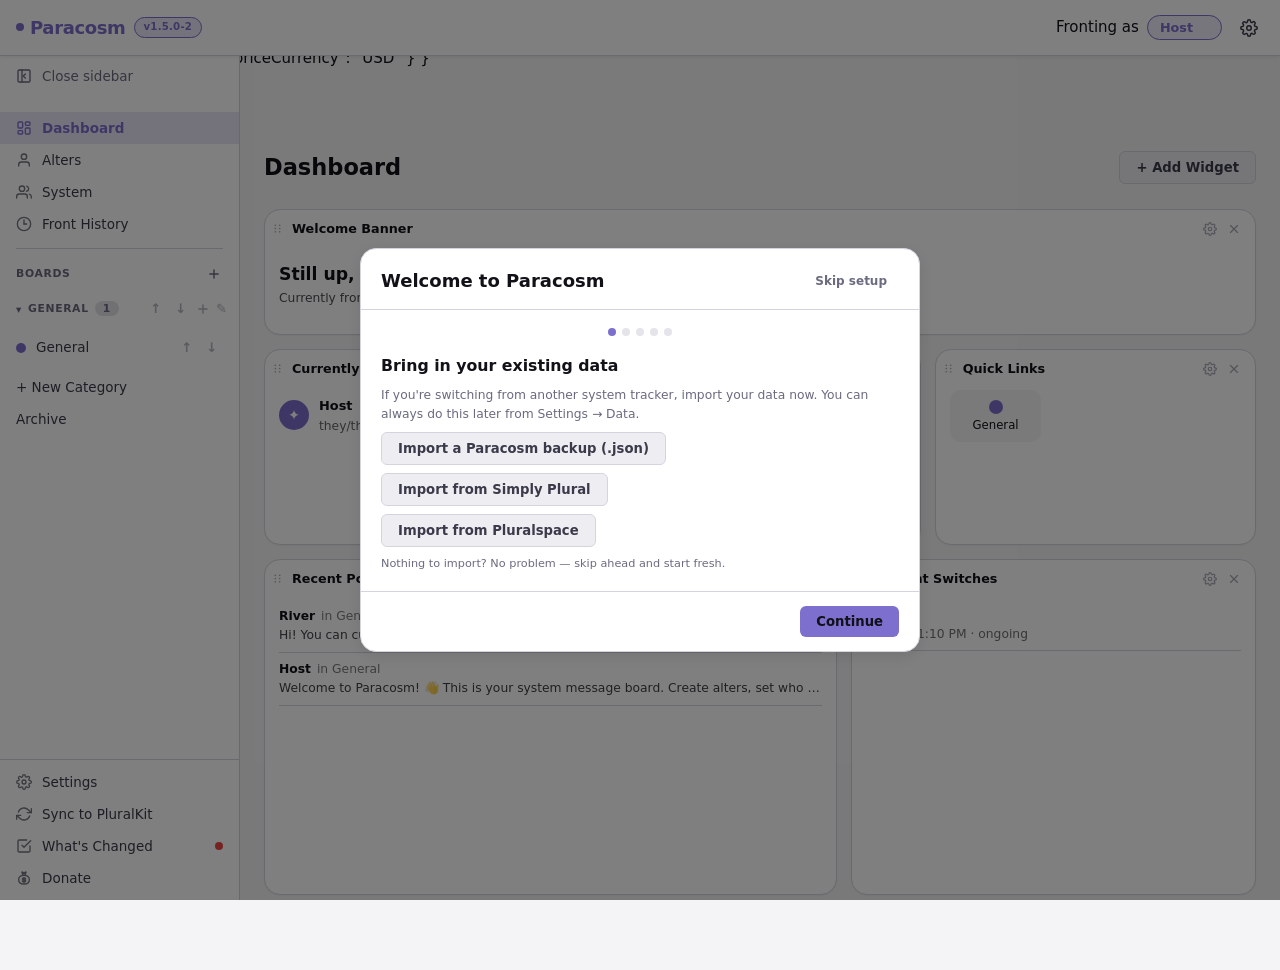
==== commit 420dae4a: "hnnnggggg seo stuff" ====
--- a/app.html
+++ b/app.html
@@ -13,6 +13,28 @@
 
  <meta charset="UTF-8" />
  <meta name="viewport" content="width=device-width, initial-scale=1.0" />
+  <title>Paracosm — Free System Tracker for Plural Systems & DID/OSDD</title>
+<meta name="description" content="Paracosm is a free, privacy-friendly system tracker for plural systems, DID, and OSDD. Track fronting, manage alter profiles, journal together, and view front history — all in your browser." />
+<meta name="keywords" content="paracosm, system tracker, plural system app, DID tracker, OSDD tracker, alter tracker, fronting tracker, plurality app" />
+<link rel="canonical" href="https://paracosm-app.github.io/" />
+
+<!-- Open Graph -->
+<meta property="og:type" content="website" />
+<meta property="og:title" content="Paracosm — Free System Tracker for Plural Systems" />
+<meta property="og:description" content="Track fronting, manage alter profiles, journal together, and view front history. Free and privacy-friendly." />
+<meta property="og:url" content="https://paracosm-app.github.io/" />
+<meta property="og:image" content="https://paracosm-app.github.io/" />
+<meta property="og:site_name" content="Paracosm" />
+
+<!-- Twitter -->
+<meta name="twitter:card" content="summary_large_image" />
+<meta name="twitter:title" content="Paracosm — Free System Tracker for Plural Systems" />
+<meta name="twitter:description" content="Track fronting, manage alter profiles, journal together, and view front history." />
+<meta name="twitter:image" content="https://paracosm-app.github.io/" />
+
+<!-- Favicon (if you don't already have one elsewhere) -->
+<link rel="icon" type="image/png" href="/favicon.png" />
+
  <title>Paracosm v1.5.0-2</title>
  <style>
   /* ============================================================
@@ -1385,9 +1407,31 @@
 .post-nest-deep { background: var(--bg-3); }
 .reply-cancel-btn { font-size: 0.78rem; color: var(--text-2); background: none; border: none; cursor: pointer; padding: 0 4px; }
 .reply-cancel-btn:hover { color: var(--text-0); }
- </style>
+ </style
+  <script type="application/ld+json">
+{
+  "@context": "https://schema.org",
+  "@type": "SoftwareApplication",
+  "name": "Paracosm",
+  "applicationCategory": "LifestyleApplication",
+  "operatingSystem": "Web",
+  "description": "A free system tracker for plural systems, DID, and OSDD. Track fronting, manage alter profiles, journal together, and view front history.",
+  "offers": {
+    "@type": "Offer",
+    "price": "0",
+    "priceCurrency": "USD"
+  }
+}
+</script>
+
  </head>
  <body>
+   <noscript>
+  <h1>Paracosm — System Tracker for Plural Systems</h1>
+  <p>Paracosm is a free system tracker built for plural systems, people with DID, and OSDD. Track who's fronting, manage detailed alter profiles, post to shared journals/boards, and review front history over time.</p>
+  <p>Please enable JavaScript to use the app.</p>
+</noscript>
+
  <div id="app">
  <!-- ============================================================
  HEADER
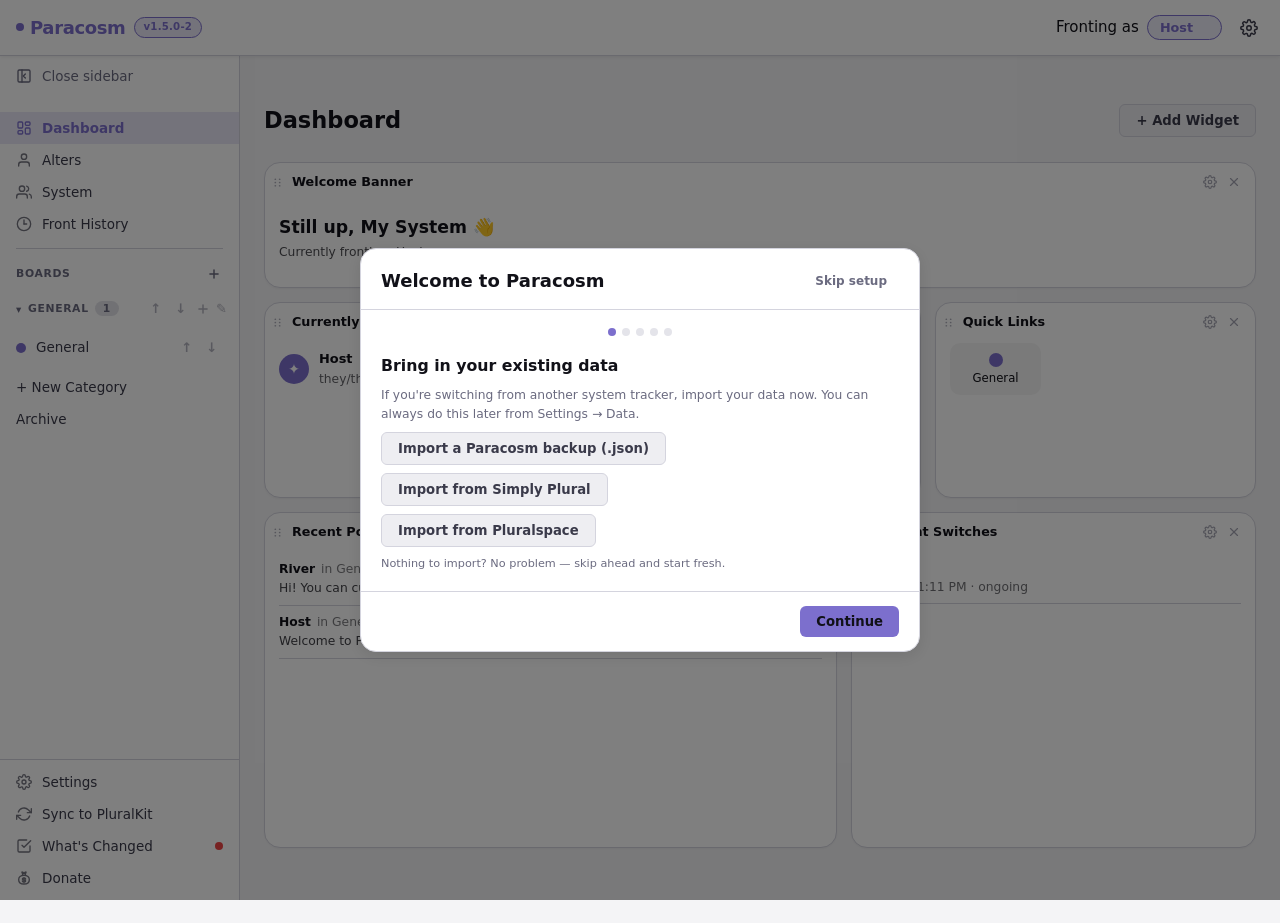
==== commit e2ef7fbb: "Update app.html" ====
--- a/app.html
+++ b/app.html
@@ -1,4 +1,4 @@
-<!doctype html>
+.<!doctype html>
 <html lang="en">
  <head><!-- Google tag (gtag.js) -->
   <!-- Google tag (gtag.js) -->
@@ -1408,21 +1408,7 @@
 .reply-cancel-btn { font-size: 0.78rem; color: var(--text-2); background: none; border: none; cursor: pointer; padding: 0 4px; }
 .reply-cancel-btn:hover { color: var(--text-0); }
  </style
-  <script type="application/ld+json">
-{
-  "@context": "https://schema.org",
-  "@type": "SoftwareApplication",
-  "name": "Paracosm",
-  "applicationCategory": "LifestyleApplication",
-  "operatingSystem": "Web",
-  "description": "A free system tracker for plural systems, DID, and OSDD. Track fronting, manage alter profiles, journal together, and view front history.",
-  "offers": {
-    "@type": "Offer",
-    "price": "0",
-    "priceCurrency": "USD"
-  }
-}
-</script>
+
 
  </head>
  <body>
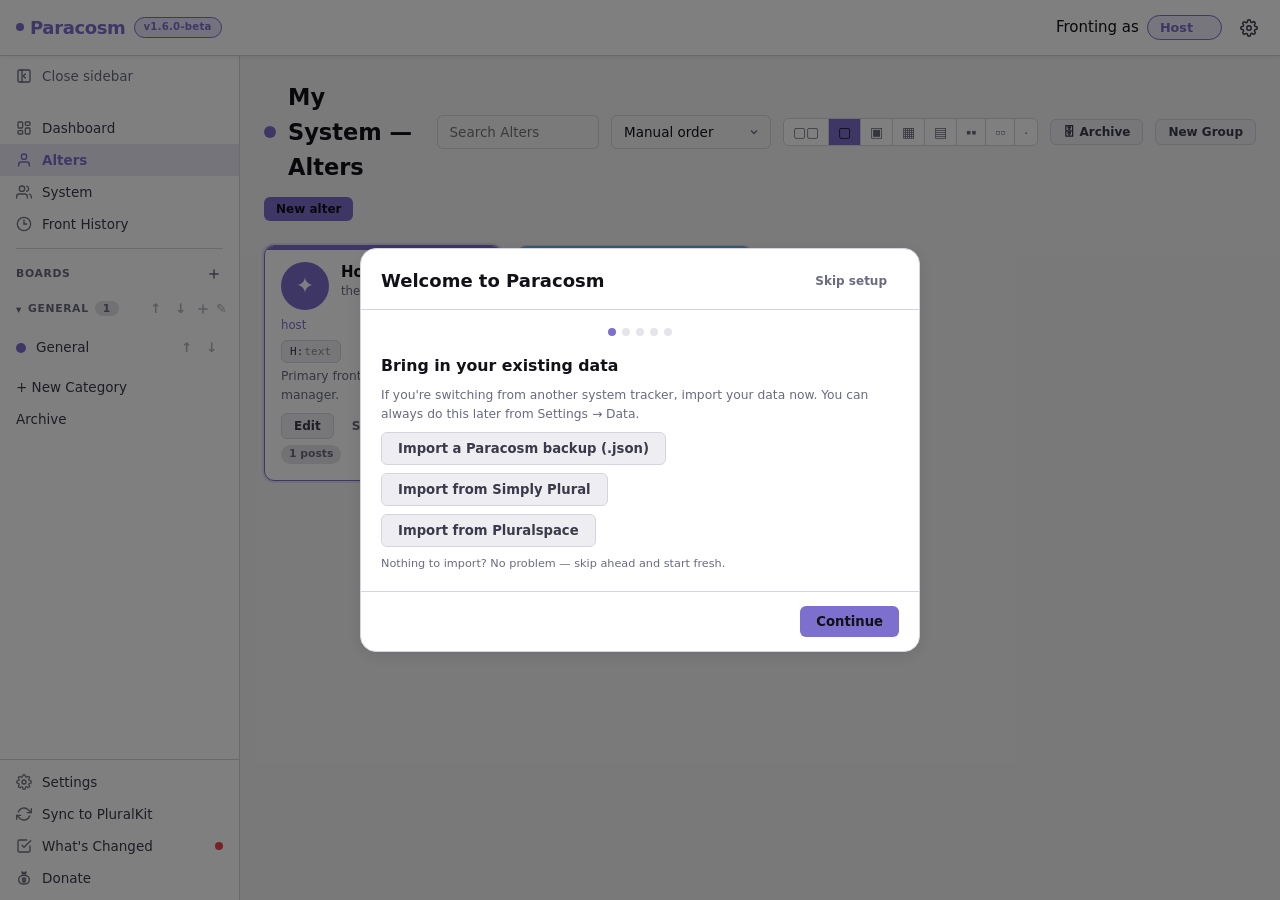
==== commit d2456187: "Update app.html" ====
--- a/app.html
+++ b/app.html
@@ -1,4 +1,4 @@
-.<!doctype html>
+<!doctype html>
 <html lang="en">
  <head><!-- Google tag (gtag.js) -->
   <!-- Google tag (gtag.js) -->
@@ -13,29 +13,7 @@
 
  <meta charset="UTF-8" />
  <meta name="viewport" content="width=device-width, initial-scale=1.0" />
-  <title>Paracosm — Free System Tracker for Plural Systems & DID/OSDD</title>
-<meta name="description" content="Paracosm is a free, privacy-friendly system tracker for plural systems, DID, and OSDD. Track fronting, manage alter profiles, journal together, and view front history — all in your browser." />
-<meta name="keywords" content="paracosm, system tracker, plural system app, DID tracker, OSDD tracker, alter tracker, fronting tracker, plurality app" />
-<link rel="canonical" href="https://paracosm-app.github.io/" />
-
-<!-- Open Graph -->
-<meta property="og:type" content="website" />
-<meta property="og:title" content="Paracosm — Free System Tracker for Plural Systems" />
-<meta property="og:description" content="Track fronting, manage alter profiles, journal together, and view front history. Free and privacy-friendly." />
-<meta property="og:url" content="https://paracosm-app.github.io/" />
-<meta property="og:image" content="https://paracosm-app.github.io/" />
-<meta property="og:site_name" content="Paracosm" />
-
-<!-- Twitter -->
-<meta name="twitter:card" content="summary_large_image" />
-<meta name="twitter:title" content="Paracosm — Free System Tracker for Plural Systems" />
-<meta name="twitter:description" content="Track fronting, manage alter profiles, journal together, and view front history." />
-<meta name="twitter:image" content="https://paracosm-app.github.io/" />
-
-<!-- Favicon (if you don't already have one elsewhere) -->
-<link rel="icon" type="image/png" href="/favicon.png" />
-
- <title>Paracosm v1.5.0-2</title>
+ <title>Paracosm v1.6.0-beta</title>
  <style>
   /* ============================================================
    CSS CUSTOM PROPERTIES & RESET
@@ -113,6 +91,7 @@
    display: flex; align-items: center; gap: 12px; padding: 0 16px;
    box-shadow: var(--shadow);
    transition: background var(--transition), border-color var(--transition);
+   flex-wrap: nowrap;
   }
 
   #sidebar-toggle {
@@ -133,8 +112,9 @@
   /* Fronter selector */
   #fronter-wrap {
    display: flex; align-items: center; gap: 8px;
-  }
-  #fronter-label { font-size: 0.8rem; color: var(--text-2); white-space: nowrap; }
+   flex-wrap: nowrap; white-space: nowrap; flex-shrink: 1; min-width: 0;
+  }
+  #fronter-label { font-size: 0.8rem; color: var(--text-2); white-space: nowrap; flex-shrink: 0; }
   #fronter-select {
    appearance: none;
    background: var(--accent-dim);
@@ -149,6 +129,8 @@
    background-repeat: no-repeat;
    background-position: right 8px center;
    transition: border-color var(--transition), background-color var(--transition);
+   white-space: nowrap; overflow: hidden; text-overflow: ellipsis;
+   max-width: 42vw;
   }
   #fronter-select:focus { outline: 2px solid var(--accent); outline-offset: 2px; }
   button#fronter-select { background-image: none; text-align: left; }
@@ -698,6 +680,76 @@
   .group-card-dot { width: 9px; height: 9px; border-radius: 50%; background: var(--accent); flex-shrink: 0; }
   .group-card-count { font-size: 0.76rem; color: var(--text-2); margin-top: 4px; }
   .group-card-desc { font-size: 0.78rem; color: var(--text-2); margin-top: 4px; display:-webkit-box;-webkit-line-clamp:2;-webkit-box-orient:vertical;overflow:hidden; }
+  .group-card-subsystem { border-left-width: 3px; background: linear-gradient(135deg, var(--bg-1) 0%, var(--accent-dim) 250%); }
+  .group-card-type-tag { font-size: 0.66rem; padding: 1px 8px; margin-left: 2px; vertical-align: middle; }
+
+  /* ============================================================
+   CARD HEADER (was referenced across templates but never defined —
+   this is what made cards like Custom Fields/Statistics/Relationships
+   look visually inconsistent with the rest of the app)
+  ============================================================ */
+  .card-header {
+   display: flex; align-items: center; justify-content: space-between;
+   gap: 12px; margin-bottom: 14px; flex-wrap: wrap;
+  }
+  .card-header h2 { margin: 0; }
+  .card + .card, .card + br + .card { margin-top: 16px; }
+
+  /* ============================================================
+   SEGMENTED CONTROL (list/graph toggles, group vs subsystem picker)
+  ============================================================ */
+  .segmented-control {
+   display: inline-flex; background: var(--bg-2); border-radius: var(--radius-sm);
+   padding: 3px; gap: 2px; border: 1px solid var(--border);
+  }
+  .segmented-btn {
+   border: none; background: none; cursor: pointer; font-family: inherit;
+   font-size: 0.8rem; font-weight: 600; color: var(--text-2);
+   padding: 5px 14px; border-radius: 5px; transition: all var(--transition);
+  }
+  .segmented-btn:hover { color: var(--text-0); }
+  .segmented-btn.active { background: var(--bg-1); color: var(--accent); box-shadow: var(--shadow); }
+
+  /* ============================================================
+   RELATIONSHIPS
+  ============================================================ */
+  .relationship-picker-row { display: flex; align-items: flex-end; gap: 10px; }
+  .relationship-arrow { padding-bottom: 18px; font-size: 1.1rem; color: var(--text-2); flex-shrink: 0; }
+
+  .relationship-list { display: flex; flex-direction: column; gap: 2px; }
+  .relationship-row {
+   display: flex; align-items: center; gap: 10px; padding: 7px 8px;
+   border-radius: var(--radius-sm); cursor: pointer;
+   transition: background var(--transition);
+  }
+  .relationship-row:hover { background: var(--bg-2); }
+  .relationship-row-avatar { flex-shrink: 0; display: flex; }
+  .relationship-row-text { flex: 1; min-width: 0; font-size: 0.87rem; display: flex; align-items: center; gap: 6px; flex-wrap: wrap; }
+  .relationship-row-label { font-weight: 600; color: var(--accent); }
+  .relationship-row-arrow { color: var(--text-2); }
+  .relationship-row-name { color: var(--text-0); font-weight: 500; }
+  .relationship-row-edit { opacity: 0; transition: opacity var(--transition); flex-shrink: 0; }
+  .relationship-row:hover .relationship-row-edit { opacity: 1; }
+
+  .relationship-groups { display: flex; flex-direction: column; gap: 18px; }
+  .relationship-group-block { }
+  .relationship-group-header {
+   display: flex; align-items: center; gap: 8px; font-weight: 700;
+   font-size: 0.9rem; margin-bottom: 6px; cursor: pointer; padding: 4px 6px;
+   border-radius: var(--radius-sm); transition: background var(--transition); width: fit-content;
+  }
+  .relationship-group-header:hover { background: var(--bg-2); }
+
+  .rel-panel-body { }
+  .rel-graph-wrap {
+   display: flex; justify-content: center; padding: 8px 0;
+   background: var(--bg-0); border-radius: var(--radius); border: 1px solid var(--border);
+  }
+  .rel-graph-svg { width: 100%; max-width: 560px; height: auto; }
+  .rel-graph-node-emoji { font-size: 13px; font-weight: 700; fill: #fff; pointer-events: none; }
+  .rel-graph-node-label { font-size: 11px; font-weight: 600; fill: var(--text-1); pointer-events: none; }
+  .rel-graph-edge-label { font-size: 10px; fill: var(--text-2); pointer-events: none; }
+  .rel-graph-node:hover circle { filter: brightness(1.12); }
   .alter-group-tags { display: flex; flex-wrap: wrap; gap: 6px; margin-top: 4px; }
   .alter-group-tag { cursor: pointer; }
   .group-checkbox-list {
@@ -715,12 +767,13 @@
   /* ---- density switch (alters page toolbar) ---- */
   .density-switch {
    display: inline-flex; border: 1px solid var(--border); border-radius: var(--radius-sm);
-   overflow: hidden; flex-shrink: 0;
+   overflow-x: auto; overflow-y: hidden; flex-shrink: 1; max-width: 100%;
+   scrollbar-width: thin;
   }
   .density-btn {
    background: var(--bg-1); color: var(--text-2); border: none; cursor: pointer;
-   padding: 6px 10px; font-size: 0.95rem; line-height: 1; transition: background var(--transition), color var(--transition);
-   border-right: 1px solid var(--border);
+   padding: 6px 9px; font-size: 0.95rem; line-height: 1; transition: background var(--transition), color var(--transition);
+   border-right: 1px solid var(--border); flex-shrink: 0; white-space: nowrap;
   }
   .density-btn:last-child { border-right: none; }
   .density-btn:hover { background: var(--bg-2); color: var(--text-0); }
@@ -741,6 +794,12 @@
   .alter-unread-badge-tiny {
    top: 4px; right: 4px; min-width: 14px; height: 14px; font-size: 0.6rem; padding: 0 4px;
   }
+  /* ---- mini density card: icon left, name+pronouns right, no buttons ---- */
+  .alter-card-mini {
+   padding: 10px 12px;
+  }
+  .alter-card-mini .alter-avatar { margin-bottom: 0; flex-shrink: 0; }
+  .alter-card-mini .alter-name { overflow: hidden; text-overflow: ellipsis; white-space: nowrap; }
   .alter-avatar {
    width: 48px; height: 48px; border-radius: 50%;
    display: flex; align-items: center; justify-content: center;
@@ -868,8 +927,8 @@
   /* ============================================================
    FRONT HISTORY
   ============================================================ */
-  .front-stats-bar {
-   display: flex; gap: 20px; align-items: center; flex-wrap: wrap;
+  .front-filter-bar {
+   display: flex; gap: 8px; align-items: center; flex-wrap: wrap;
   }
   .front-now-section {
    display: flex; flex-direction: column; gap: 10px; margin-bottom: 22px;
@@ -1007,6 +1066,8 @@
    :root { --sidebar-w: 0px; }
    #sidebar-toggle { display: flex; }
    .front-entry-card { flex-wrap: wrap; }
+   #header-version-pill { display: none; }
+   #fronter-select { max-width: 38vw; }
    .front-entry-actions { width: 100%; justify-content: flex-start; margin-top: 4px; }
    #sidebar {
    transform: translateX(-100%);
@@ -1039,6 +1100,19 @@
     grid-template-columns: repeat(2, 1fr);
     gap: 12px;
    }
+   #dashboard-grid.single-col {
+    grid-template-columns: 1fr;
+   }
+   #dashboard-grid.single-col .widget {
+    grid-column: 1 / -1 !important;
+   }
+  }
+  .dash-col-toggle { display: none; }
+  @media (max-width: 640px) {
+   .dash-col-toggle { display: inline-flex; }
+  }
+  @media (max-width: 640px) {
+   .board-header-actions-secondary { width: 100%; justify-content: flex-end; }
   }
 
   .widget {
@@ -1293,7 +1367,16 @@
    padding: 12px;
    border-radius: 12px;
    background: var(--bg-2);
-  }.custom-fields-list {
+  }
+  .info-card-grid {
+   display: grid;
+   grid-template-columns: repeat(auto-fit, minmax(200px, 1fr));
+   gap: 10px;
+   margin-top: 14px;
+  }
+  .info-card-grid .info-card { margin-top: 0; }
+  .page-stack { display: flex; flex-direction: column; gap: 16px; }
+  .custom-fields-list {
  display: flex;
  flex-direction: column;
  gap: 12px;
@@ -1407,17 +1490,9 @@
 .post-nest-deep { background: var(--bg-3); }
 .reply-cancel-btn { font-size: 0.78rem; color: var(--text-2); background: none; border: none; cursor: pointer; padding: 0 4px; }
 .reply-cancel-btn:hover { color: var(--text-0); }
- </style
-
-
+ </style>
  </head>
  <body>
-   <noscript>
-  <h1>Paracosm — System Tracker for Plural Systems</h1>
-  <p>Paracosm is a free system tracker built for plural systems, people with DID, and OSDD. Track who's fronting, manage detailed alter profiles, post to shared journals/boards, and review front history over time.</p>
-  <p>Please enable JavaScript to use the app.</p>
-</noscript>
-
  <div id="app">
  <!-- ============================================================
  HEADER
@@ -1446,7 +1521,7 @@
  <a class="logo" href="#" onclick="navigate('dashboard'); return false;">
  <div class="logo-dot" id="logo-dot"></div>
  Paracosm
- <span class="version-pill" id="header-version-pill">v1.5.0-2</span>
+ <span class="version-pill" id="header-version-pill">v1.6.0-beta</span>
  </a>
 
  <div id="header-spacer"></div>
@@ -1765,6 +1840,7 @@
  <div id="view-system" class="hidden"></div>
    <div id="view-front" class="hidden"></div>
  <div id="view-archive" class="hidden"></div>
+ <div id="view-shared" class="hidden"></div>
  </main>
  </div>
  </div>
@@ -1834,94 +1910,156 @@
   ];
   function getSystemStats() {
    const stats = {};
-
-   stats.totalAlters = state.alters.length;
-
-   stats.totalBoards = state.boards.length;
-
-   stats.archivedBoards =
-   state.boards.filter(b => b.archived).length;
-
-   stats.activeBoards =
-   stats.totalBoards - stats.archivedBoards;
-
-   stats.totalPosts = state.posts.length;
-
-   // Posts per alter
+   const alters = state.alters || [];
+   const boards = state.boards || [];
+   const posts = state.posts || [];
+   const groups = state.groups || [];
+   const relationships = state.relationships || [];
+   const frontHistory = (state.frontHistory || []).slice();
+
+   stats.totalAlters = alters.length;
+   stats.activeAlters = alters.filter(a => !a.archived).length;
+   stats.archivedAlters = alters.filter(a => a.archived).length;
+
+   stats.totalBoards = boards.length;
+   stats.archivedBoards = boards.filter(b => b.archived).length;
+   stats.activeBoards = stats.totalBoards - stats.archivedBoards;
+
+   stats.totalPosts = posts.length;
+   stats.totalGroups = groups.length;
+   stats.totalRelationships = relationships.length;
+
+   // Posts per alter — posts are keyed by alterId, not authorId.
    const alterCounts = {};
-
-   state.posts.forEach(post => {
-   alterCounts[post.authorId] =
-   (alterCounts[post.authorId] || 0) + 1;
-   });
-
-   const topAlterId = Object.keys(alterCounts)
-   .sort((a, b) => alterCounts[b] - alterCounts[a])[0];
-
-   const topAlter =
-   state.alters.find(a => a.id === topAlterId);
-
-   stats.mostActiveAlter =
-   topAlter?.name || 'None';
-
-   stats.mostActiveAlterPosts =
-   alterCounts[topAlterId] || 0;
+   posts.forEach(post => {
+   if (!post.alterId) return;
+   alterCounts[post.alterId] = (alterCounts[post.alterId] || 0) + 1;
+  });
+
+   const sortedAlterIds = Object.keys(alterCounts).sort((a, b) => alterCounts[b] - alterCounts[a]);
+   const topAlterId = sortedAlterIds[0];
+   const topAlter = alters.find(a => a.id === topAlterId);
+   stats.mostActiveAlter = topAlter ? (topAlter.displayName && topAlter.displayName.trim() ? topAlter.displayName.trim() : topAlter.name) : 'None';
+   stats.mostActiveAlterPosts = alterCounts[topAlterId] || 0;
+
+   // How many alters have never posted at all — surfaces at a glance who
+   // might be underrepresented in the system's shared spaces.
+   stats.altersWithNoPosts = alters.filter(a => !a.archived && !alterCounts[a.id]).length;
 
    // Posts per board
    const boardCounts = {};
-
-   state.posts.forEach(post => {
-   boardCounts[post.boardId] =
-   (boardCounts[post.boardId] || 0) + 1;
+   posts.forEach(post => {
+   if (!post.boardId) return;
+   boardCounts[post.boardId] = (boardCounts[post.boardId] || 0) + 1;
+  });
+
+   const sortedBoardIds = Object.keys(boardCounts).sort((a, b) => boardCounts[b] - boardCounts[a]);
+   const topBoardId = sortedBoardIds[0];
+   const topBoard = boards.find(b => b.id === topBoardId);
+   stats.mostActiveBoard = topBoard ? topBoard.name : 'None';
+   stats.mostActiveBoardPosts = boardCounts[topBoardId] || 0;
+
+   stats.avgPostsPerBoard = stats.totalBoards ? (stats.totalPosts / stats.totalBoards).toFixed(1) : '0';
+   stats.avgPostsPerAlter = stats.activeAlters ? (stats.totalPosts / stats.activeAlters).toFixed(1) : '0';
+
+   // Largest board — same underlying counts as "most active," kept
+   // separate since the two questions read differently to people even
+   // though today they resolve to the same board.
+   stats.largestBoard = stats.mostActiveBoard;
+   stats.largestBoardPosts = stats.mostActiveBoardPosts;
+
+   // Emptiest (non-archived) board, so people can spot boards that never
+   // took off.
+   const activeBoardsList = boards.filter(b => !b.archived);
+   let emptiestBoard = null, emptiestCount = Infinity;
+   activeBoardsList.forEach(b => {
+   const count = boardCounts[b.id] || 0;
+   if (count < emptiestCount) { emptiestCount = count; emptiestBoard = b; }
+  });
+   stats.emptiestBoard = emptiestBoard ? emptiestBoard.name : 'None';
+   stats.emptiestBoardPosts = emptiestBoard ? emptiestCount : 0;
+
+   // Posting activity in the last 7 / 30 days, so the numbers reflect how
+   // active the system actually is right now, not just all-time totals.
+   const now = Date.now();
+   const DAY = 24 * 60 * 60 * 1000;
+   stats.postsLast7Days = posts.filter(p => p.timestamp && now - p.timestamp <= 7 * DAY).length;
+   stats.postsLast30Days = posts.filter(p => p.timestamp && now - p.timestamp <= 30 * DAY).length;
+
+   // Most recent post, so "how active are we" has a concrete answer even
+   // when the counts above are 0.
+   const lastPost = posts.slice().sort((a, b) => (b.timestamp||0) - (a.timestamp||0))[0];
+   stats.lastPostAt = lastPost ? lastPost.timestamp : null;
+   const lastPostAlter = lastPost ? alters.find(a => a.id === lastPost.alterId) : null;
+   stats.lastPostAlter = lastPostAlter ? (lastPostAlter.displayName && lastPostAlter.displayName.trim() ? lastPostAlter.displayName.trim() : lastPostAlter.name) : 'Unknown';
+
+   // Fronting stats, pulled from front-history entries rather than posts —
+   // total tracked switches, and cumulative time fronting per alter so
+   // "most active" can also mean "fronts the most," not just "posts the
+   // most."
+   stats.totalSwitches = frontHistory.length;
+
+   const frontMsByAlter = {};
+   frontHistory.forEach(entry => {
+   const start = entry.startTime;
+   const end = entry.endTime || now;
+   if (!start || end < start) return;
+   const duration = end - start;
+   (entry.alterIds || []).forEach(id => {
+   frontMsByAlter[id] = (frontMsByAlter[id] || 0) + duration;
    });
-
-   const topBoardId = Object.keys(boardCounts)
-   .sort((a, b) => boardCounts[b] - boardCounts[a])[0];
-
-   const topBoard =
-   state.boards.find(b => b.id === topBoardId);
-
-   stats.mostActiveBoard =
-   topBoard?.name || 'None';
-
-   stats.mostActiveBoardPosts =
-   boardCounts[topBoardId] || 0;
-
-   stats.avgPostsPerBoard =
-   stats.totalBoards
-   ? (stats.totalPosts / stats.totalBoards).toFixed(1)
-   : 0;
-
-   // Largest board
-   let largestBoard = null;
-   let largestCount = 0;
-
-   state.boards.forEach(board => {
-   const count = state.posts.filter(
-   p => p.boardId === board.id
-   ).length;
-
-   if (count > largestCount) {
-   largestCount = count;
-   largestBoard = board;
-   }
-   });
-
-   stats.largestBoard =
-   largestBoard?.name || 'None';
-
-   stats.largestBoardPosts =
-   largestCount;
-
-   // Creation date
-   if (!state.createdAt) {
-   state.createdAt = Date.now();
-   }
-
-   stats.systemAgeDays = Math.floor(
-   (Date.now() - state.createdAt) /
-   (1000 * 60 * 60 * 24)
-   );
+  });
+   const sortedFronterIds = Object.keys(frontMsByAlter).sort((a, b) => frontMsByAlter[b] - frontMsByAlter[a]);
+   const topFronterId = sortedFronterIds[0];
+   const topFronter = alters.find(a => a.id === topFronterId);
+   stats.mostFrontingAlter = topFronter ? (topFronter.displayName && topFronter.displayName.trim() ? topFronter.displayName.trim() : topFronter.name) : 'None';
+   stats.mostFrontingAlterDays = topFronterId ? (frontMsByAlter[topFronterId] / DAY).toFixed(1) : '0';
+
+   // Currently fronting, and for how long, using the open-ended entry (no
+   // endTime) if one exists.
+   const openEntry = frontHistory.find(e => e.endTime == null);
+   if (openEntry && openEntry.startTime) {
+   const mainId = openEntry.mainId || (openEntry.alterIds || [])[0];
+   const mainAlter = alters.find(a => a.id === mainId);
+   stats.currentlyFrontingSince = openEntry.startTime;
+   stats.currentlyFrontingAlter = mainAlter ? (mainAlter.displayName && mainAlter.displayName.trim() ? mainAlter.displayName.trim() : mainAlter.name) : (openEntry.alterIds && openEntry.alterIds.length ? `${openEntry.alterIds.length} ${t(openEntry.alterIds.length===1?'alter':'alters')}` : 'Unknown');
+  } else {
+   stats.currentlyFrontingSince = null;
+   stats.currentlyFrontingAlter = 'None tracked';
+  }
+
+   // Longest single front-history stretch on record.
+   let longestStretchMs = 0, longestStretchAlter = 'None';
+   frontHistory.forEach(entry => {
+   const start = entry.startTime;
+   const end = entry.endTime || now;
+   if (!start || end < start) return;
+   const duration = end - start;
+   if (duration > longestStretchMs) {
+   longestStretchMs = duration;
+   const mainId = entry.mainId || (entry.alterIds || [])[0];
+   const mainAlter = alters.find(a => a.id === mainId);
+   longestStretchAlter = mainAlter ? (mainAlter.displayName && mainAlter.displayName.trim() ? mainAlter.displayName.trim() : mainAlter.name) : 'Unknown';
+   }
+  });
+   stats.longestFrontStretchDays = (longestStretchMs / DAY).toFixed(1);
+   stats.longestFrontStretchAlter = longestStretchAlter;
+
+   // Groups: which one has the most members currently.
+   let topGroup = null, topGroupCount = 0;
+   groups.forEach(g => {
+   const count = alters.filter(a => (a.groupIds || []).includes(g.id)).length;
+   if (count > topGroupCount) { topGroupCount = count; topGroup = g; }
+  });
+   stats.largestGroup = topGroup ? topGroup.name : 'None';
+   stats.largestGroupCount = topGroupCount;
+   stats.altersInNoGroup = alters.filter(a => !a.archived && !(a.groupIds || []).length).length;
+
+   // Creation date / system age, unchanged in spirit but always backed by
+   // a real timestamp.
+   if (!state.createdAt) state.createdAt = Date.now();
+   stats.systemCreatedAt = state.createdAt;
+   stats.systemAgeDays = Math.max(0, Math.floor((now - state.createdAt) / DAY));
 
    return stats;
   }
@@ -1931,6 +2069,8 @@
 
   let state = {
    systemName: 'My System',
+   systemDescription: '',
+   systemTag: '',
    terminology: { ...DEFAULT_TERMINOLOGY },
    settings: {
    darkMode: false,
@@ -1946,7 +2086,10 @@
    contentPadding: 'normal',
    sidebarCollapsed: false,
    simpleAlterCards: false,
-   hideGroupedAlters: false
+   hideGroupedAlters: false,
+   mobileDashboardColumns: 2,
+   defaultPage: 'alters',
+   showProxyTagsOnCards: true
    },
    alters: [],
    groups: [],
@@ -1979,6 +2122,9 @@
 
 
   let currentView = 'alters'; // 'alters' | 'board' | 'settings'
+  let currentSettingsTab = 'general'; // persists across re-renders so changing a setting doesn't bounce you back to General
+  let relationshipViewMode = 'list'; // 'list' | 'graph'
+  let relationshipGraphFocus = ''; // '' = show everyone with a relationship
 
   /* ============================================================
    PERSISTENCE
@@ -2042,6 +2188,15 @@
    if (typeof g.color !== 'string' || !g.color) g.color = '#7c6fcd';
    if (typeof g.description !== 'string') g.description = '';
    if (typeof g.createdAt !== 'number') g.createdAt = Date.now();
+   if (g.type !== 'subsystem') g.type = 'group';
+   if (typeof g.hasOwnFront !== 'boolean') g.hasOwnFront = false;
+  });
+  if (!Array.isArray(state.relationships)) state.relationships = [];
+  state.relationships.forEach(r => {
+   if (typeof r.label !== 'string') r.label = '';
+   if (typeof r.notes !== 'string') r.notes = '';
+   if (typeof r.mutual !== 'boolean') r.mutual = false;
+   if (typeof r.createdAt !== 'number') r.createdAt = Date.now();
   });
   if (state.lastBackupAt === undefined) state.lastBackupAt = null;
   if (state.backupReminderSnoozedUntil === undefined) state.backupReminderSnoozedUntil = null;
@@ -2058,6 +2213,9 @@
    state.alterDensity = px <= 130 ? 'tiny' : px <= 180 ? 'mini' : px <= 240 ? 'compact' : 'comfy';
   }
   if (typeof state.alterDensity !== 'string') state.alterDensity = 'comfy';
+  if (!ALTER_DENSITY[state.alterDensity]) state.alterDensity = 'comfy';
+  if (typeof state.systemDescription !== 'string') state.systemDescription = '';
+  if (typeof state.systemTag !== 'string') state.systemTag = '';
   if (typeof state.alterSort !== 'string') state.alterSort = 'manual';
   if (typeof state.showArchivedAlters !== 'boolean') state.showArchivedAlters = false;
   if (!Array.isArray(state.unlockedBoards)) state.unlockedBoards = [];
@@ -2083,6 +2241,17 @@
   ============================================================ */
   function uid() {
    return Date.now().toString(36) + Math.random().toString(36).slice(2, 7);
+  }
+
+  /* ============================================================
+   ANALYTICS
+   Thin wrapper around gtag so every call site stays one line and
+   we never accidentally send free-text (names, notes, pronouns,
+   post content, etc) as an event param — only counts/booleans/ids.
+  ============================================================ */
+  function trackEvent(name, params) {
+   if (typeof gtag !== 'function') return;
+   try { gtag('event', name, params || {}); } catch (err) { /* analytics should never break the app */ }
   }
 
   function fmt(ts) {
@@ -2207,6 +2376,31 @@
   function getAlter(id) { return state.alters.find(a => a.id === id); }
   function getGroup(id) { return (state.groups || []).find(g => g.id === id); }
   function alterGroups(a) { return ((a && a.groupIds) || []).map(getGroup).filter(Boolean); }
+  function alterSubsystems(a) { return alterGroups(a).filter(g => g.type === 'subsystem'); }
+  function alterPlainGroups(a) { return alterGroups(a).filter(g => g.type !== 'subsystem'); }
+
+  const RELATIONSHIP_LABEL_PRESETS = [
+   'Host','Protector','Caretaker','Persecutor','Little','Age Regressor','Gatekeeper',
+   'Introject','Friend','Sibling-like','Parent-like','Romantic','Trauma Holder','Memory Holder','Co-front partner'
+  ];
+
+  function getRelationship(id) { return (state.relationships || []).find(r => r.id === id); }
+  function relationshipsForAlter(alterId) {
+   return (state.relationships || []).filter(r => r.fromAlterId === alterId || r.toAlterId === alterId);
+  }
+  // Returns a display-ready list from the POV of `alterId`: { rel, otherId, direction, label }
+  function relationshipRowsForAlter(alterId) {
+   return relationshipsForAlter(alterId).map(r => {
+    const outgoing = r.fromAlterId === alterId;
+    const otherId = outgoing ? r.toAlterId : r.fromAlterId;
+    let direction = 'mutual';
+    if (!r.mutual) direction = outgoing ? 'out' : 'in';
+    return { rel: r, otherId, direction, label: r.label || 'Connected' };
+   }).filter(row => !!getAlter(row.otherId));
+  }
+  function deleteRelationshipsForAlter(alterId) {
+   state.relationships = (state.relationships || []).filter(r => r.fromAlterId !== alterId && r.toAlterId !== alterId);
+  }
   function getBoard(id) { return state.boards.find(b => b.id === id); }
 
   /* ============================================================
@@ -2399,6 +2593,7 @@
    document.getElementById('view-system').classList.add('hidden');
    document.getElementById('view-archive').classList.add('hidden');
     document.getElementById('view-front').classList.add('hidden');
+   document.getElementById('view-shared').classList.add('hidden');
 
    // Clear nav active states
    document.querySelectorAll('.nav-item, .sidebar-item').forEach(el => el.classList.remove('active'));
@@ -2442,6 +2637,10 @@
    document.getElementById('view-front').classList.remove('hidden');
    document.getElementById('nav-front').classList.add('active');
    renderFront();
+  }
+  else if (view === 'shared') {
+   document.getElementById('view-shared').classList.remove('hidden');
+   renderSharedView();
   }
    closeSidebar();
   }
@@ -3110,6 +3309,18 @@
    to the top of CHANGELOG whenever new features ship.
   ============================================================ */
   const CHANGELOG = [
+    
+     {
+    version: '1.6.0.beta',
+    date: 'September 23, 2026',
+    changes: [
+     'subsystem support (beta)',
+     'relationship mapping (beta)',
+     'settings page rework',
+     'statistics rework',
+     'various UI fixes + changes'
+    ]
+    },
     {
     version: '1.5.0-2',
     date: 'July 4, 2026',
@@ -3187,6 +3398,74 @@
    /* ============================================================
    RENDER: SYSTEM VIEW
   ============================================================ */
+  function setRelationshipViewMode(mode) {
+   relationshipViewMode = mode;
+   renderSystem();
+  }
+
+  function setRelationshipGraphFocus(id) {
+   relationshipGraphFocus = id;
+   const el = document.getElementById('relationships-card');
+   if (el) {
+   const body = el.querySelector('.rel-panel-body');
+   if (body) body.outerHTML = renderRelationshipsPanelBody();
+   }
+  }
+
+  function renderRelationshipsPanel() {
+   if (!(state.relationships || []).length && !relationshipGraphFocus) {
+   return `
+   <div class="empty-state">
+   <div class="empty-title">No relationships mapped yet</div>
+   <div class="empty-desc">Track how your ${t('alters')} relate to each other — protectors, littles, friendships, and more.</div>
+   <button class="btn btn-primary btn-sm mt-2" onclick="openRelationshipModal()">Add your first relationship</button>
+   </div>
+   `;
+   }
+   return renderRelationshipsPanelBody();
+  }
+
+  function renderRelationshipsPanelBody() {
+   const alters = state.alters.filter(a => !a.archived);
+   if (relationshipViewMode === 'graph') {
+   return `
+   <div class="rel-panel-body">
+   <div class="form-group" style="max-width:280px;">
+   <select class="form-select" onchange="setRelationshipGraphFocus(this.value)">
+   <option value="">Everyone with a relationship</option>
+   ${alters.map(a => `<option value="${esc(a.id)}" ${relationshipGraphFocus===a.id?'selected':''}>${esc(a.displayName&&a.displayName.trim()?a.displayName.trim():a.name)}</option>`).join('')}
+   </select>
+   </div>
+   <div class="rel-graph-wrap">
+   ${renderRelationshipGraph(relationshipGraphFocus || null)}
+   </div>
+   </div>
+   `;
+   }
+   // list mode: grouped by alter
+   const withRels = alters.filter(a => relationshipRowsForAlter(a.id).length);
+   if (!withRels.length) {
+   return `<div class="rel-panel-body"><div class="empty-state"><div class="empty-title">No relationships mapped yet</div></div></div>`;
+   }
+   return `
+   <div class="rel-panel-body">
+   <div class="relationship-groups">
+   ${withRels.map(a => `
+   <div class="relationship-group-block">
+   <div class="relationship-group-header" onclick="openAlterViewModal('${esc(a.id)}')">
+   ${alterAvatarHTML(a, 24)}
+   <span>${esc(a.displayName && a.displayName.trim() ? a.displayName.trim() : a.name)}</span>
+   </div>
+   <div class="relationship-list">
+   ${relationshipRowsForAlter(a.id).map(row => renderRelationshipRow(row, a.id)).join('')}
+   </div>
+   </div>
+   `).join('')}
+   </div>
+   </div>
+   `;
+  }
+
   function renderSystem() {
   const stats = getSystemStats();
    const container = document.getElementById('view-system');
@@ -3195,128 +3474,214 @@
    <div class="page-header">
    <div class="page-title-dot"></div>
    <h1>${esc(state.systemName)} — Information</h1>
-
-
-   </div>
-   <div><div class="card">
- <div class="card-header">
- <h2>Custom Fields</h2>
-
- <button
- class="btn btn-primary btn-sm"
- onclick="createField()"
- >
- Add Field
- </button>
- </div>
-
- ${(state.systemFields || []).length ? `<div class="form-hint mb-2">Each ${t('alter')} fills in their own value for this field on their own card.</div>` : ''}
-
- <div class="custom-fields-list">
-
- ${(state.systemFields || []).map(field => `
- <div class="custom-field-row">
-
- <div class="flex gap-2">
- <input
- class="form-input"
- style="flex:2"
- placeholder="Field Name"
- value="${esc(field.name)}"
- oninput="updateFieldName(
- '${field.id}',
- this.value
- )"
- >
-
- <select
- class="form-select"
- style="flex:1;min-width:120px"
- onchange="updateFieldType('${field.id}', this.value)"
- >
- <option value="text" ${field.type === 'text' ? 'selected' : ''}>Text</option>
- <option value="number" ${field.type === 'number' ? 'selected' : ''}>Number</option>
- <option value="date" ${field.type === 'date' ? 'selected' : ''}>Date</option>
- <option value="checkbox" ${field.type === 'checkbox' ? 'selected' : ''}>Yes / No</option>
- <option value="select" ${field.type === 'select' ? 'selected' : ''}>Choice list</option>
- </select>
- </div>
-
- ${field.type === 'select' ? `
- <input
- class="form-input"
- placeholder="Options, separated by commas"
- value="${esc((field.options || []).join(', '))}"
- onchange="updateFieldOptions('${field.id}', this.value)"
- >
- ` : ''}
-
- <div class="flex" style="justify-content:flex-end">
- <button
- class="btn btn-danger btn-sm"
- onclick="deleteField('${field.id}')"
- >
- Delete
- </button>
- </div>
-
- </div>
- `).join('')}
-
- </div>
- </div>
-  <br><div class="card">
+   </div>
+
+   <div class="page-stack">
+
+   <div class="card" id="system-details-card">
+   <div class="card-header">
+   <h2>System Details</h2>
+   ${pkConfigured() ? `
+   <div style="display:flex;gap:8px;">
+   <button class="btn btn-secondary btn-sm" onclick="pkPushSystemInfo()" title="Push name, description, and tag to PluralKit">⤴ Push to PluralKit</button>
+   <button class="btn btn-secondary btn-sm" onclick="pkPullSystemInfo()" title="Pull name, description, and tag from PluralKit">⤵ Pull from PluralKit</button>
+   </div>
+   ` : ''}
+   </div>
+   <div class="setting-row">
+   <div><div class="setting-label">${cap(t('system'))} Name</div><div class="setting-desc">The name used for your ${t('system')}</div></div>
+   <div class="setting-control" style="width:220px">
+   <input class="form-input" id="sysdet-name-input" value="${esc(state.systemName)}"
+   onchange="state.systemName=this.value;saveState();renderAll()" style="width:100%" />
+   </div>
+   </div>
+   <div class="setting-row">
+   <div><div class="setting-label">Tag</div><div class="setting-desc">Short tag appended to proxied names (matches PluralKit's system tag)</div></div>
+   <div class="setting-control" style="width:220px">
+   <input class="form-input" id="sysdet-tag-input" value="${esc(state.systemTag)}" placeholder="e.g. | My System"
+   onchange="state.systemTag=this.value;saveState()" style="width:100%" />
+   </div>
+   </div>
+   <div class="setting-row" style="align-items:flex-start;">
+   <div><div class="setting-label">Description</div><div class="setting-desc">A short bio or description for your ${t('system')}</div></div>
+   <div class="setting-control" style="width:220px">
+   <textarea class="form-input" id="sysdet-desc-input" rows="3" style="width:100%;resize:vertical;"
+   onchange="state.systemDescription=this.value;saveState()">${esc(state.systemDescription)}</textarea>
+   </div>
+   </div>
+   ${pkConfigured() ? `<p class="text-sm text-muted mt-1">Push writes these three fields to your PluralKit system. Pull overwrites them here with whatever's currently on PluralKit.</p>` : `<p class="text-sm text-muted mt-1">Connect PluralKit in <a href="#" onclick="navigate('settings');setTimeout(()=>showSettingsTab('data'),0);return false;">Settings → Data &amp; Sync</a> to push or pull these fields.</p>`}
+   </div>
+
+   <div class="card" id="relationships-card">
+   <div class="card-header">
+   <h2>Relationships</h2>
+   <div style="display:flex;align-items:center;gap:8px;">
+   <div class="segmented-control">
+   <button type="button" class="segmented-btn ${relationshipViewMode==='list'?'active':''}" onclick="setRelationshipViewMode('list')">List</button>
+   <button type="button" class="segmented-btn ${relationshipViewMode==='graph'?'active':''}" onclick="setRelationshipViewMode('graph')">Graph</button>
+   </div>
+   <button class="btn btn-primary btn-sm" onclick="openRelationshipModal()">Add Relationship</button>
+   </div>
+   </div>
+   ${renderRelationshipsPanel()}
+   </div>
+
+   <div class="card">
+   <div class="card-header">
+   <h2>Custom Fields</h2>
+   <button class="btn btn-primary btn-sm" onclick="createField()">Add Field</button>
+   </div>
+
+   ${(state.systemFields || []).length ? `<div class="form-hint mb-2">Each ${t('alter')} fills in their own value for this field on their own card.</div>` : ''}
+
+   <div class="custom-fields-list">
+   ${(state.systemFields || []).map(field => `
+   <div class="custom-field-row">
+   <div class="flex gap-2">
+   <input
+   class="form-input"
+   style="flex:2"
+   placeholder="Field Name"
+   value="${esc(field.name)}"
+   oninput="updateFieldName('${field.id}', this.value)"
+   >
+   <select
+   class="form-select"
+   style="flex:1;min-width:120px"
+   onchange="updateFieldType('${field.id}', this.value)"
+   >
+   <option value="text" ${field.type === 'text' ? 'selected' : ''}>Text</option>
+   <option value="number" ${field.type === 'number' ? 'selected' : ''}>Number</option>
+   <option value="date" ${field.type === 'date' ? 'selected' : ''}>Date</option>
+   <option value="checkbox" ${field.type === 'checkbox' ? 'selected' : ''}>Yes / No</option>
+   <option value="select" ${field.type === 'select' ? 'selected' : ''}>Choice list</option>
+   </select>
+   </div>
+
+   ${field.type === 'select' ? `
+   <input
+   class="form-input"
+   placeholder="Options, separated by commas"
+   value="${esc((field.options || []).join(', '))}"
+   onchange="updateFieldOptions('${field.id}', this.value)"
+   >
+   ` : ''}
+
+   <div class="flex" style="justify-content:flex-end">
+   <button class="btn btn-danger btn-sm" onclick="deleteField('${field.id}')">Delete</button>
+   </div>
+   </div>
+   `).join('') || `<div class="form-hint">No custom fields yet — add one to track anything you like per ${t('alter')} (pronouns aside, likes/dislikes, triggers, whatever's useful).</div>`}
+   </div>
+   </div>
+
+   <div class="card">
    <h2>Statistics</h2>
 
    <div class="stats-grid">
-
    <div class="stat-card">
-   <div class="stat-value">${stats.totalAlters}</div>
-   <div class="stat-label">Alters</div>
-   </div>
-
+   <div class="stat-value">${stats.activeAlters}</div>
+   <div class="stat-label">${cap(t('alters'))}${stats.archivedAlters ? ` <span style="opacity:.7">(+${stats.archivedAlters} archived)</span>` : ''}</div>
+   </div>
    <div class="stat-card">
    <div class="stat-value">${stats.activeBoards}</div>
-   <div class="stat-label">Boards</div>
-   </div>
-
+   <div class="stat-label">${cap(t('boards'))}${stats.archivedBoards ? ` <span style="opacity:.7">(+${stats.archivedBoards} archived)</span>` : ''}</div>
+   </div>
    <div class="stat-card">
    <div class="stat-value">${stats.totalPosts}</div>
-   <div class="stat-label">Posts</div>
-   </div>
-
+   <div class="stat-label">${cap(t('posts'))}</div>
+   </div>
+   <div class="stat-card">
+   <div class="stat-value">${stats.totalSwitches}</div>
+   <div class="stat-label">Tracked Switches</div>
+   </div>
+   <div class="stat-card">
+   <div class="stat-value">${stats.totalRelationships}</div>
+   <div class="stat-label">Relationships</div>
+   </div>
    <div class="stat-card">
    <div class="stat-value">${stats.systemAgeDays}</div>
    <div class="stat-label">Days Using App</div>
    </div>
-
-   </div>
-
+   </div>
+
+   <h3 style="margin-top:20px;margin-bottom:4px;font-size:0.85rem;text-transform:uppercase;letter-spacing:0.03em;color:var(--text-2);">Recent Activity</h3>
+   <div class="stats-grid">
+   <div class="stat-card">
+   <div class="stat-value">${stats.postsLast7Days}</div>
+   <div class="stat-label">${cap(t('posts'))} · Last 7 Days</div>
+   </div>
+   <div class="stat-card">
+   <div class="stat-value">${stats.postsLast30Days}</div>
+   <div class="stat-label">${cap(t('posts'))} · Last 30 Days</div>
+   </div>
+   <div class="stat-card">
+   <div class="stat-value" style="font-size:1.1rem;">${stats.lastPostAt ? fmt(stats.lastPostAt) : 'Never'}</div>
+   <div class="stat-label">Last ${cap(t('post'))}${stats.lastPostAt ? ` by ${esc(stats.lastPostAlter)}` : ''}</div>
+   </div>
+   </div>
+
+   <h3 style="margin-top:20px;margin-bottom:4px;font-size:0.85rem;text-transform:uppercase;letter-spacing:0.03em;color:var(--text-2);">${cap(t('fronting'))}</h3>
+   <div class="info-card-grid">
    <div class="info-card">
-   <strong>Most Active Alter</strong><br>
-   ${esc(stats.mostActiveAlter)}
-   (${stats.mostActiveAlterPosts} posts)
-   </div>
-
+   <strong>Currently ${cap(t('fronting'))}</strong><br>
+   ${esc(stats.currentlyFrontingAlter)}${stats.currentlyFrontingSince ? ` <span class="text-muted">since ${fmt(stats.currentlyFrontingSince)}</span>` : ''}
+   </div>
    <div class="info-card">
-   <strong>Most Active Board</strong><br>
-   ${esc(stats.mostActiveBoard)}
-   (${stats.mostActiveBoardPosts} posts)
-   </div>
-
+   <strong>Most Time ${cap(t('fronting'))}</strong><br>
+   ${esc(stats.mostFrontingAlter)} (${stats.mostFrontingAlterDays} days total)
+   </div>
    <div class="info-card">
-   <strong>Largest Board</strong><br>
-   ${esc(stats.largestBoard)}
-   (${stats.largestBoardPosts} posts)
-   </div>
-
+   <strong>Longest Single Stretch</strong><br>
+   ${esc(stats.longestFrontStretchAlter)} (${stats.longestFrontStretchDays} days)
+   </div>
+   </div>
+
+   <h3 style="margin-top:20px;margin-bottom:4px;font-size:0.85rem;text-transform:uppercase;letter-spacing:0.03em;color:var(--text-2);">${cap(t('alters'))} &amp; ${cap(t('boards'))}</h3>
+   <div class="info-card-grid">
    <div class="info-card">
-   <strong>Average Posts Per Board</strong><br>
+   <strong>Most Active ${cap(t('alter'))}</strong><br>
+   ${esc(stats.mostActiveAlter)} (${stats.mostActiveAlterPosts} ${t('posts')})
+   </div>
+   <div class="info-card">
+   <strong>${cap(t('alters'))} With No ${cap(t('posts'))}</strong><br>
+   ${stats.altersWithNoPosts} of ${stats.activeAlters}
+   </div>
+   <div class="info-card">
+   <strong>Average ${cap(t('posts'))} Per ${cap(t('alter'))}</strong><br>
+   ${stats.avgPostsPerAlter}
+   </div>
+   <div class="info-card">
+   <strong>Busiest ${cap(t('board'))}</strong><br>
+   ${esc(stats.mostActiveBoard)} (${stats.mostActiveBoardPosts} ${t('posts')})
+   </div>
+   <div class="info-card">
+   <strong>Quietest Active ${cap(t('board'))}</strong><br>
+   ${esc(stats.emptiestBoard)} (${stats.emptiestBoardPosts} ${t('posts')})
+   </div>
+   <div class="info-card">
+   <strong>Average ${cap(t('posts'))} Per ${cap(t('board'))}</strong><br>
    ${stats.avgPostsPerBoard}
    </div>
-
-  </div>
-  </div>  </div>
+   </div>
+
+   ${stats.totalGroups ? `
+   <h3 style="margin-top:20px;margin-bottom:4px;font-size:0.85rem;text-transform:uppercase;letter-spacing:0.03em;color:var(--text-2);">Groups</h3>
+   <div class="info-card-grid">
+   <div class="info-card">
+   <strong>Largest Group</strong><br>
+   ${esc(stats.largestGroup)} (${stats.largestGroupCount} member${stats.largestGroupCount===1?'':'s'})
+   </div>
+   <div class="info-card">
+   <strong>${cap(t('alters'))} In No Group</strong><br>
+   ${stats.altersInNoGroup} of ${stats.activeAlters}
+   </div>
+   </div>
+   ` : ''}
+   </div>
+   </div>
+
+   </div>
    `;
   }
 
@@ -3329,21 +3694,25 @@
    time today.
   ============================================================ */
   let frontFilterAlterId = '';
+  let frontFilterSubsystemId = '';
 
   function renderFront() {
    const container = document.getElementById('view-front');
    if (!Array.isArray(state.frontHistory)) state.frontHistory = [];
 
    const filterId = frontFilterAlterId;
-   const filtered = state.frontHistory.filter(e => !filterId || (e.alterIds||[]).includes(filterId));
+   const subFilterId = frontFilterSubsystemId;
+   const subMemberIds = subFilterId ? new Set(state.alters.filter(a => (a.groupIds||[]).includes(subFilterId)).map(a=>a.id)) : null;
+   const filtered = state.frontHistory.filter(e => {
+   if (filterId && !(e.alterIds||[]).includes(filterId)) return false;
+   if (subMemberIds && !(e.alterIds||[]).some(id => subMemberIds.has(id))) return false;
+   return true;
+   });
    const sorted = [...filtered].sort((a,b) => b.startTime - a.startTime);
 
    const openEntries = sorted.filter(e => e.endTime == null);
    const closedEntries = sorted.filter(e => e.endTime != null);
    const groups = groupFrontEntriesByDay(closedEntries);
-
-   const totalEntries = state.frontHistory.length;
-   const distinctAlters = new Set(state.frontHistory.flatMap(e => e.alterIds||[])).size;
 
    container.innerHTML = `
    <div class="page-header">
@@ -3352,16 +3721,18 @@
    <button class="btn btn-primary btn-sm" onclick="openFrontEntryModal()">+ Log Entry</button>
    </div>
 
-   <div class="card card-sm mb-2 front-stats-bar">
-   <div><strong>${totalEntries}</strong> <span class="text-muted text-sm">${totalEntries===1?'entry':'entries'} logged</span></div>
-   <div><strong>${distinctAlters}</strong> <span class="text-muted text-sm">${t(distinctAlters===1?'alter':'alters')} tracked</span></div>
-   <div style="margin-left:auto;display:flex;align-items:center;gap:8px;">
+   <div class="front-filter-bar mb-2">
    <label class="text-sm text-muted" for="front-filter-select">Filter</label>
    <select class="form-select" id="front-filter-select" style="width:auto;min-width:150px" onchange="updateFrontFilter(this.value)">
     <option value="">All ${t('alters')}</option>
     ${state.alters.map(a => `<option value="${esc(a.id)}" ${filterId===a.id?'selected':''}>${esc(a.name)}</option>`).join('')}
    </select>
-   </div>
+   ${(state.groups||[]).some(g=>g.type==='subsystem') ? `
+   <select class="form-select" id="front-subsystem-filter-select" style="width:auto;min-width:150px" onchange="updateFrontSubsystemFilter(this.value)">
+    <option value="">All subsystems</option>
+    ${state.groups.filter(g=>g.type==='subsystem').map(g => `<option value="${esc(g.id)}" ${subFilterId===g.id?'selected':''}>${esc(g.name)}</option>`).join('')}
+   </select>
+   ` : ''}
    </div>
 
    ${openEntries.length ? `
@@ -3396,6 +3767,11 @@
 
   function updateFrontFilter(value) {
    frontFilterAlterId = value || '';
+   renderFront();
+  }
+
+  function updateFrontSubsystemFilter(value) {
+   frontFilterSubsystemId = value || '';
    renderFront();
   }
 
@@ -3407,6 +3783,8 @@
    const names = alters.length
    ? alters.map(a => a.id === mainId && alters.length > 1 ? `<span class="front-entry-main-badge">★ ${esc(a.name)}</span>` : esc(a.name)).join(' & ')
    : 'Unknown';
+   const activeSubsystems = Array.from(new Set(alters.flatMap(a => alterSubsystems(a).filter(g=>g.hasOwnFront).map(g=>g.id))))
+   .map(getGroup).filter(Boolean);
    const endPoint = isOpen ? Date.now() : (e.endTime || Date.now());
    const duration = formatFrontDuration(endPoint - e.startTime);
 
@@ -3421,6 +3799,7 @@
     <span>${names}</span>
     ${missingCount > 0 ? `<span class="text-muted text-sm">(+${missingCount} removed)</span>` : ''}
     ${isOpen ? `<span class="tag front-ongoing-badge">● Ongoing</span>` : ''}
+    ${activeSubsystems.map(g => `<span class="tag" style="background:${esc(g.color)}22;color:${esc(g.color)};">${esc(g.name)}</span>`).join('')}
    </div>
    <div class="front-entry-time text-sm text-muted">
     <span>${isOpen ? formatFrontFull(e.startTime) : formatFrontClock(e.startTime)} – ${isOpen ? 'now' : formatFrontClock(e.endTime)}</span>
@@ -3702,7 +4081,16 @@
   ${(!showArchived && state.groups && state.groups.length) ? `
   <div class="group-section">
   <div class="group-grid">
-  ${state.groups.map(g => renderGroupCard(g)).join('')}
+  ${state.groups.filter(g=>g.type!=='subsystem').map(g => renderGroupCard(g)).join('')}
+  </div>
+  </div>
+  ` : ''}
+
+  ${(!showArchived && state.groups && state.groups.some(g=>g.type==='subsystem')) ? `
+  <div class="group-section">
+  <div class="sidebar-section-label" style="padding-left:0;">Subsystems</div>
+  <div class="group-grid">
+  ${state.groups.filter(g=>g.type==='subsystem').map(g => renderGroupCard(g)).join('')}
   </div>
   </div>
   ` : ''}
@@ -3724,13 +4112,21 @@
   // more of the card so large systems (50+ alters) can fit a usable
   // overview on screen instead of just shrinking text into illegibility.
   const ALTER_DENSITY = {
+   xl:      { label: 'XL',      icon: '▢▢', hint: 'Extra-large cards, big avatars', minWidth: 280, gap: 18, avatarSize: 64,
+        showRealname: true, showPronouns: true, showRole: true, showProxy: true, showNotes: true, showActions: true, showPostCount: true, nameSize: '1.15rem' },
    comfy:   { label: 'Comfy',   icon: '▢',  hint: 'Full cards with everything', minWidth: 220, gap: 14, avatarSize: 48,
         showRealname: true, showPronouns: true, showRole: true, showProxy: true, showNotes: true, showActions: true, showPostCount: true, nameSize: '1rem' },
+   cozy:    { label: 'Cozy',    icon: '▣',  hint: 'Slightly smaller than Comfy, keeps notes', minWidth: 195, gap: 12, avatarSize: 42,
+        showRealname: true, showPronouns: true, showRole: true, showProxy: true, showNotes: true, showActions: true, showPostCount: true, nameSize: '0.96rem' },
    compact: { label: 'Compact', icon: '▦',  hint: 'Drops notes preview, smaller avatar', minWidth: 170, gap: 10, avatarSize: 36,
         showRealname: true, showPronouns: true, showRole: true, showProxy: true, showNotes: false, showActions: true, showPostCount: true, nameSize: '0.92rem' },
-   mini:    { label: 'Mini',    icon: '▪︎▪︎', hint: 'Avatar, name + role only — one action button', minWidth: 120, gap: 8, avatarSize: 28,
-        showRealname: false, showPronouns: false, showRole: true, showProxy: false, showNotes: false, showActions: 'one', showPostCount: false, nameSize: '0.85rem' },
-   tiny:    { label: 'Tiny',    icon: '·',  hint: 'Just avatar + name, tap for everything else', minWidth: 84, gap: 6, avatarSize: 22,
+   snug:    { label: 'Snug',    icon: '▤',  hint: 'Drops role and proxy tags too', minWidth: 150, gap: 8, avatarSize: 32,
+        showRealname: true, showPronouns: true, showRole: false, showProxy: false, showNotes: false, showActions: true, showPostCount: false, nameSize: '0.88rem' },
+   mini:    { label: 'Mini',    icon: '▪︎▪︎', hint: 'Icon, name, and pronouns — no buttons', minWidth: 120, gap: 8, avatarSize: 28,
+        showRealname: false, showPronouns: true, showRole: false, showProxy: false, showNotes: false, showActions: 'one', showPostCount: false, nameSize: '0.85rem' },
+   micro:   { label: 'Micro',   icon: '▫︎▫︎', hint: 'Even smaller, name only, no buttons', minWidth: 100, gap: 6, avatarSize: 24,
+        showRealname: false, showPronouns: false, showRole: false, showProxy: false, showNotes: false, showActions: 'one', showPostCount: false, nameSize: '0.78rem' },
+   tiny:    { label: 'Tiny',    icon: '·',  hint: 'Just the icon, tap for everything else', minWidth: 84, gap: 6, avatarSize: 22,
         showRealname: false, showPronouns: false, showRole: false, showProxy: false, showNotes: false, showActions: false, showPostCount: false, nameSize: '0.74rem' }
   };
 
@@ -3768,29 +4164,45 @@
   }
   function renderGroupCard(g) {
    const count = state.alters.filter(a => (a.groupIds||[]).includes(g.id) && !a.archived).length;
+   const isSub = g.type === 'subsystem';
    return `
-   <div class="group-card" style="--accent:${esc(g.color)};border-left-color:${esc(g.color)};" onclick="openGroupViewModal('${esc(g.id)}')">
-   <div class="group-card-name"><span class="group-card-dot" style="background:${esc(g.color)}"></span>${esc(g.name || 'Untitled group')}</div>
-   <div class="group-card-count">${count} ${count===1?t('alter'):t('alters')}</div>
+   <div class="group-card ${isSub ? 'group-card-subsystem' : ''}" style="--accent:${esc(g.color)};border-left-color:${esc(g.color)};" onclick="openGroupViewModal('${esc(g.id)}')">
+   <div class="group-card-name">
+   <span class="group-card-dot" style="background:${esc(g.color)}"></span>${esc(g.name || 'Untitled group')}
+   ${isSub ? `<span class="tag group-card-type-tag" style="background:${esc(g.color)}22;color:${esc(g.color)};">Subsystem</span>` : ''}
+   </div>
+   <div class="group-card-count">${count} ${count===1?t('alter'):t('alters')}${isSub && g.hasOwnFront ? ' · tracks its own front' : ''}</div>
    ${g.description ? `<div class="group-card-desc">${esc(g.description)}</div>` : ''}
    </div>
    `;
   }
 
-  function openGroupModal(id) {
+  function openGroupModal(id, presetType) {
    const group = id ? getGroup(id) : null;
    const isEdit = !!group;
-   const g = group || { id: uid(), name: '', color: PRESET_COLORS[Math.floor(Math.random()*PRESET_COLORS.length)], description: '' };
+   const g = group || { id: uid(), name: '', color: PRESET_COLORS[Math.floor(Math.random()*PRESET_COLORS.length)], description: '', type: presetType === 'subsystem' ? 'subsystem' : 'group', hasOwnFront: false };
+   const isSub = g.type === 'subsystem';
 
    showModal(`
    <div class="modal-header">
-   <h2>${isEdit ? 'Edit' : 'New'} Group</h2>
+   <h2>${isEdit ? 'Edit' : 'New'} ${isSub ? 'Subsystem' : 'Group'}</h2>
    <button class="btn btn-ghost btn-icon" onclick="closeModal()">✕</button>
    </div>
    <div class="modal-body">
+   ${!isEdit ? `
+   <div class="form-group">
+   <label class="form-label">Type</label>
+   <div class="segmented-control">
+   <button type="button" class="segmented-btn ${!isSub?'active':''}" onclick="openGroupModal(null,'group')">Group</button>
+   <button type="button" class="segmented-btn ${isSub?'active':''}" onclick="openGroupModal(null,'subsystem')">Subsystem</button>
+   </div>
+   <div class="form-hint">A group is just a label for organising ${t('alters')}. A subsystem is a system-within-the-system — it can optionally track its own front.</div>
+   </div>
+   ` : ''}
+   <input type="hidden" id="g-type" value="${isSub ? 'subsystem' : 'group'}" />
    <div class="form-group">
    <label class="form-label">Name *</label>
-   <input class="form-input" id="g-name" value="${esc(g.name)}" placeholder="e.g. Protectors, Littles…" />
+   <input class="form-input" id="g-name" value="${esc(g.name)}" placeholder="${isSub ? 'e.g. The Little Space, Old System…' : 'e.g. Protectors, Littles…'}" />
    </div>
    <div class="form-group">
    <label class="form-label">Colour</label>
@@ -3805,6 +4217,12 @@
    <label class="form-label">Description</label>
    <textarea class="form-textarea" id="g-desc" placeholder="Optional description…">${esc(g.description||'')}</textarea>
    </div>
+   ${isSub ? `
+   <div class="setting-row" style="padding:10px 0;">
+   <div><div class="setting-label">Tracks its own front</div><div class="setting-desc">Mark this subsystem as having a separate front from the main system, for reference on its card.</div></div>
+   <label class="toggle"><input type="checkbox" id="g-ownfront" ${g.hasOwnFront ? 'checked' : ''}><span class="toggle-slider"></span></label>
+   </div>
+   ` : ''}
    ${isEdit ? `
    <div class="form-group">
    <label class="form-label">Members</label>
@@ -3848,12 +4266,17 @@
    const name = document.getElementById('g-name').value.trim();
    if (!name) { alert('Name is required.'); return; }
    const existing = isEdit ? (getGroup(id) || {}) : {};
+   const typeEl = document.getElementById('g-type');
+   const type = typeEl && typeEl.value === 'subsystem' ? 'subsystem' : 'group';
+   const ownFrontEl = document.getElementById('g-ownfront');
    const group = {
    ...existing,
    id,
    name,
    color: document.getElementById('g-color').value,
    description: document.getElementById('g-desc').value.trim(),
+   type,
+   hasOwnFront: type === 'subsystem' ? !!(ownFrontEl && ownFrontEl.checked) : false,
    createdAt: existing.createdAt || Date.now()
    };
    if (!Array.isArray(state.groups)) state.groups = [];
@@ -3881,12 +4304,12 @@
    const density = ALTER_DENSITY[state.alterDensity || 'comfy'];
    showModal(`
    <div class="modal-header">
-   <h2 style="display:flex;align-items:center;gap:8px;"><span class="group-card-dot" style="background:${esc(g.color)}"></span>${esc(g.name)}</h2>
+   <h2 style="display:flex;align-items:center;gap:8px;"><span class="group-card-dot" style="background:${esc(g.color)}"></span>${esc(g.name)}${g.type==='subsystem' ? `<span class="tag" style="background:${esc(g.color)}22;color:${esc(g.color)};">Subsystem</span>` : ''}</h2>
    <button class="btn btn-ghost btn-icon" onclick="closeModal()">✕</button>
    </div>
    <div class="modal-body">
    ${g.description ? `<p class="text-sm text-muted mb-2">${esc(g.description)}</p>` : ''}
-   <p class="text-sm text-muted mb-2">${members.length} ${members.length===1?t('alter'):t('alters')}</p>
+   <p class="text-sm text-muted mb-2">${members.length} ${members.length===1?t('alter'):t('alters')}${g.type==='subsystem' && g.hasOwnFront ? ' · tracks its own front' : ''}</p>
    ${members.length ? `
    <div class="card-grid density-${state.alterDensity||'comfy'}" style="grid-template-columns:repeat(auto-fill, minmax(${density.minWidth}px, 1fr));gap:${density.gap}px;">
    ${members.map(a => renderAlterCard(a, density)).join('')}
@@ -3899,6 +4322,226 @@
    <button class="btn btn-primary" onclick="openGroupModal('${esc(g.id)}')">Edit</button>
    </div>
    `, 'modal-lg');
+  }
+
+  /* ============================================================
+   RELATIONSHIPS
+  ============================================================ */
+  function openRelationshipModal(id, presetAlterId) {
+   const rel = id ? getRelationship(id) : null;
+   const isEdit = !!rel;
+   const r = rel || { id: uid(), fromAlterId: presetAlterId || '', toAlterId: '', label: '', notes: '', mutual: false };
+   const alters = state.alters.filter(a => !a.archived);
+   if (!alters.length) { alert(`Add at least one more ${t('alter')} first.`); return; }
+
+   showModal(`
+   <div class="modal-header">
+   <h2>${isEdit ? 'Edit' : 'New'} Relationship</h2>
+   <button class="btn btn-ghost btn-icon" onclick="closeModal()">✕</button>
+   </div>
+   <div class="modal-body">
+   <div class="relationship-picker-row">
+   <div class="form-group" style="flex:1;">
+   <label class="form-label">From</label>
+   <select class="form-select" id="r-from">
+   ${alters.map(a => `<option value="${esc(a.id)}" ${r.fromAlterId===a.id?'selected':''}>${esc(a.displayName&&a.displayName.trim()?a.displayName.trim():a.name)}</option>`).join('')}
+   </select>
+   </div>
+   <div class="relationship-arrow" id="r-arrow-icon">→</div>
+   <div class="form-group" style="flex:1;">
+   <label class="form-label">To</label>
+   <select class="form-select" id="r-to">
+   ${alters.map(a => `<option value="${esc(a.id)}" ${r.toAlterId===a.id?'selected':''}>${esc(a.displayName&&a.displayName.trim()?a.displayName.trim():a.name)}</option>`).join('')}
+   </select>
+   </div>
+   </div>
+   <div class="form-group">
+   <label class="form-label">Relationship label</label>
+   <input class="form-input" id="r-label" list="r-label-presets" value="${esc(r.label)}" placeholder="e.g. Protector, Little, Friend…" />
+   <datalist id="r-label-presets">
+   ${RELATIONSHIP_LABEL_PRESETS.map(l => `<option value="${esc(l)}">`).join('')}
+   </datalist>
+   </div>
+   <div class="setting-row" style="padding:10px 0;">
+   <div><div class="setting-label">Mutual</div><div class="setting-desc">Shows the same way from both sides, rather than as a one-way arrow.</div></div>
+   <label class="toggle"><input type="checkbox" id="r-mutual" ${r.mutual?'checked':''} onchange="document.getElementById('r-arrow-icon').textContent=this.checked?'↔':'→'"><span class="toggle-slider"></span></label>
+   </div>
+   <div class="form-group">
+   <label class="form-label">Notes</label>
+   <textarea class="form-textarea" id="r-notes" placeholder="Optional context…">${esc(r.notes||'')}</textarea>
+   </div>
+   </div>
+   <div class="modal-footer">
+   ${isEdit ? `<button class="btn btn-danger btn-sm" onclick="deleteRelationship('${esc(r.id)}')">Delete</button>` : ''}
+   <button class="btn btn-secondary" onclick="closeModal()">Cancel</button>
+   <button class="btn btn-primary" onclick="saveRelationship('${esc(r.id)}',${isEdit})">Save</button>
+   </div>
+   `);
+   setTimeout(() => { const el = document.getElementById('r-arrow-icon'); if (el) el.textContent = r.mutual ? '↔' : '→'; }, 0);
+  }
+
+  function saveRelationship(id, isEdit) {
+   const fromAlterId = document.getElementById('r-from').value;
+   const toAlterId = document.getElementById('r-to').value;
+   if (!fromAlterId || !toAlterId) { alert(`Both ${t('alters')} are required.`); return; }
+   if (fromAlterId === toAlterId) { alert(`Choose two different ${t('alters')}.`); return; }
+   const label = document.getElementById('r-label').value.trim();
+   const notes = document.getElementById('r-notes').value.trim();
+   const mutual = document.getElementById('r-mutual').checked;
+   const existing = isEdit ? (getRelationship(id) || {}) : {};
+   const rel = { ...existing, id, fromAlterId, toAlterId, label, notes, mutual, createdAt: existing.createdAt || Date.now() };
+   if (!Array.isArray(state.relationships)) state.relationships = [];
+   if (isEdit) {
+   const idx = state.relationships.findIndex(r => r.id === id);
+   if (idx >= 0) state.relationships[idx] = rel; else state.relationships.push(rel);
+   } else {
+   state.relationships.push(rel);
+   }
+   saveState(); closeModal(); renderAll();
+  }
+
+  function deleteRelationship(id) {
+   if (!confirm('Delete this relationship?')) return;
+   state.relationships = (state.relationships || []).filter(r => r.id !== id);
+   saveState(); closeModal(); renderAll();
+  }
+
+  function renderRelationshipRow(row, forAlterId, inModal) {
+   const other = getAlter(row.otherId);
+   if (!other) return '';
+   const arrow = row.direction === 'mutual' ? '↔' : (row.direction === 'out' ? '→' : '←');
+   const otherName = other.displayName && other.displayName.trim() ? other.displayName.trim() : other.name;
+   const closePrefix = inModal ? 'closeModal();' : '';
+   return `
+   <div class="relationship-row" onclick="${closePrefix}openAlterViewModal('${esc(other.id)}')">
+   <span class="relationship-row-avatar">${alterAvatarHTML(other, 28)}</span>
+   <span class="relationship-row-text">
+   <span class="relationship-row-label">${esc(row.label)}</span>
+   <span class="relationship-row-arrow">${arrow}</span>
+   <span class="relationship-row-name">${esc(otherName)}</span>
+   </span>
+   <button class="btn btn-ghost btn-icon relationship-row-edit" title="Edit" onclick="event.stopPropagation();${closePrefix}openRelationshipModal('${esc(row.rel.id)}')">✎</button>
+   </div>
+   `;
+  }
+
+  // Simple force-free radial layout: `focusId` alter (if any) in the centre,
+  // everyone with at least one relationship arranged in a ring around it.
+  // With no focus, lays out every alter that has relationships in a ring.
+  function renderRelationshipGraph(focusId) {
+   const rels = state.relationships || [];
+   if (!rels.length) {
+   return `<div class="empty-state"><div class="empty-title">No relationships yet.</div><div class="empty-desc">Add one to see it mapped here.</div></div>`;
+   }
+   const involvedIds = focusId
+   ? Array.from(new Set(relationshipsForAlter(focusId).flatMap(r => [r.fromAlterId, r.toAlterId])))
+   : Array.from(new Set(rels.flatMap(r => [r.fromAlterId, r.toAlterId])));
+   const nodes = involvedIds.map(getAlter).filter(Boolean);
+   if (!nodes.length) return `<div class="empty-state"><div class="empty-title">Nothing to show.</div></div>`;
+
+   const W = 560, H = 420, cx = W/2, cy = H/2;
+   const positions = {};
+   if (focusId && nodes.some(n => n.id === focusId)) {
+   positions[focusId] = { x: cx, y: cy };
+   const ring = nodes.filter(n => n.id !== focusId);
+   const R = Math.min(W, H) * 0.36;
+   ring.forEach((n, i) => {
+    const angle = (2 * Math.PI * i) / Math.max(ring.length, 1) - Math.PI/2;
+    positions[n.id] = { x: cx + R * Math.cos(angle), y: cy + R * Math.sin(angle) };
+   });
+   } else {
+   const R = Math.min(W, H) * 0.38;
+   nodes.forEach((n, i) => {
+    const angle = (2 * Math.PI * i) / nodes.length - Math.PI/2;
+    positions[n.id] = { x: cx + R * Math.cos(angle), y: cy + R * Math.sin(angle) };
+   });
+   }
+
+   const relevantRels = focusId ? relationshipsForAlter(focusId) : rels.filter(r => positions[r.fromAlterId] && positions[r.toAlterId]);
+
+   // Group relationships by unordered node pair so multiple relationships
+   // between the same two alters can be fanned out instead of drawing
+   // exactly on top of each other.
+   const pairGroups = {};
+   relevantRels.forEach(r => {
+   const a = r.fromAlterId, b = r.toAlterId;
+   if (!positions[a] || !positions[b]) return;
+   const key = [a, b].sort().join('::');
+   (pairGroups[key] = pairGroups[key] || []).push(r);
+   });
+
+   const NODE_R = (id) => (id === focusId ? 26 : 20);
+
+   const lines = Object.keys(pairGroups).map(key => {
+   const group = pairGroups[key];
+   const [idA, idB] = key.split('::');
+   const p1base = positions[idA], p2base = positions[idB];
+   const dx = p2base.x - p1base.x, dy = p2base.y - p1base.y;
+   const dist = Math.sqrt(dx*dx + dy*dy) || 1;
+   // Unit perpendicular vector, used to offset curves for parallel edges.
+   const nx = -dy / dist, ny = dx / dist;
+   const n = group.length;
+
+   return group.map((r, i) => {
+   // Spread offsets symmetrically around 0: e.g. for 3 edges -> [-1,0,1]
+   const offsetIndex = i - (n - 1) / 2;
+   const curveAmount = offsetIndex * 26; // px of bow per edge
+   const flip = r.fromAlterId === idA ? 1 : -1;
+   const p1 = positions[r.fromAlterId], p2 = positions[r.toAlterId];
+   const midX = (p1.x + p2.x) / 2 + nx * curveAmount * flip;
+   const midY = (p1.y + p2.y) / 2 + ny * curveAmount * flip;
+
+   // Pull the label/curve endpoints in slightly so they don't get hidden
+   // under node circles, and pull the arrowhead back off the target node.
+   const path = curveAmount === 0
+    ? `M${p1.x},${p1.y} L${p2.x},${p2.y}`
+    : `M${p1.x},${p1.y} Q${midX},${midY} ${p2.x},${p2.y}`;
+
+   const labelX = midX;
+   const labelY = midY - 6;
+
+   return `
+   <path d="${path}" fill="none" stroke="var(--border)" stroke-width="1.5" marker-end="${r.mutual ? '' : 'url(#rel-arrow)'}" />
+   ${r.label ? `<text x="${labelX}" y="${labelY}" text-anchor="middle" class="rel-graph-edge-label">${esc(r.label)}</text>` : ''}
+   `;
+   }).join('');
+   }).join('');
+
+   const nodeEls = nodes.map(n => {
+   const p = positions[n.id];
+   if (!p) return '';
+   const isFocus = n.id === focusId;
+   const r = NODE_R(n.id);
+   const name = n.displayName && n.displayName.trim() ? n.displayName.trim() : n.name;
+   const hasUrl = n.avatarUrl && n.avatarUrl.trim();
+   const clipId = 'rel-clip-' + n.id.replace(/[^a-zA-Z0-9_-]/g, '');
+   return `
+   <g class="rel-graph-node" onclick="openAlterViewModal('${esc(n.id)}')" style="cursor:pointer;">
+   ${hasUrl ? `
+   <defs><clipPath id="${clipId}"><circle cx="${p.x}" cy="${p.y}" r="${r}" /></clipPath></defs>
+   <circle cx="${p.x}" cy="${p.y}" r="${r}" fill="${esc(n.color)}" stroke="var(--bg-1)" stroke-width="3" />
+   <image href="${esc(n.avatarUrl)}" xlink:href="${esc(n.avatarUrl)}" x="${p.x - r}" y="${p.y - r}" width="${r*2}" height="${r*2}" clip-path="url(#${clipId})" preserveAspectRatio="xMidYMid slice" onerror="this.style.display='none'" />
+   <circle cx="${p.x}" cy="${p.y}" r="${r}" fill="none" stroke="var(--bg-1)" stroke-width="3" />
+   ` : `
+   <circle cx="${p.x}" cy="${p.y}" r="${r}" fill="${esc(n.color)}" opacity="${isFocus ? '1' : '0.85'}" stroke="var(--bg-1)" stroke-width="3" />
+   <text x="${p.x}" y="${p.y+4}" text-anchor="middle" class="rel-graph-node-emoji">${n.emoji ? esc(n.emoji) : esc(name.charAt(0).toUpperCase())}</text>
+   `}
+   <text x="${p.x}" y="${p.y + r + 14}" text-anchor="middle" class="rel-graph-node-label">${esc(name)}</text>
+   </g>
+   `;
+   }).join('');
+
+   return `
+   <svg viewBox="0 0 ${W} ${H}" class="rel-graph-svg" xmlns="http://www.w3.org/2000/svg">
+   <defs>
+   <marker id="rel-arrow" markerWidth="8" markerHeight="8" refX="7" refY="4" orient="auto">
+   <path d="M0,0 L8,4 L0,8 Z" fill="var(--text-2)" />
+   </marker>
+   </defs>
+   ${lines}
+   ${nodeEls}
+   </svg>
+   `;
   }
 
   function renderAlterCard(a, density) {
@@ -3927,7 +4570,28 @@
    ${unreadCount ? `<div class="alter-unread-badge alter-unread-badge-tiny" title="Unread in ${unreadCount} board${unreadCount>1?'s':''}">${unreadCount}</div>` : ''}
    ${isFronting ? `<div class="alter-tiny-front-dot" title="${cap(t('fronting'))}${isMain ? ' · Main' : ''}"></div>` : ''}
    ${alterAvatarHTML(a, density.avatarSize)}
-   <div class="alter-name" style="font-size:${density.nameSize};text-align:center;">${esc(hasDisplayName ? a.displayName.trim() : a.name)}</div>
+   </div>
+   `;
+   }
+
+   const isMini = density.showActions === 'one';
+   if (isMini) {
+   return `
+   <div class="alter-card alter-card-mini ${isFronting ? 'fronting' : ''}" style="--accent:${esc(a.color)};--accent-dim:${esc(a.color)}28;--accent-text:${accentText(a.color)};display:flex;align-items:center;gap:10px;"
+   draggable="${draggable}"
+   ondragstart="onAlterDragStart(event,'${esc(a.id)}')"
+   ondragover="onAlterDragOver(event)"
+   ondragleave="onAlterDragLeave(event)"
+   ondrop="onAlterDrop(event,'${esc(a.id)}')"
+   ondragend="onDragEnd()"
+   onclick="openAlterViewModal('${esc(a.id)}')">
+   ${isFronting ? `<div class="tag alter-fronting-badge">${cap(t('fronting'))}${isMain ? ' · Main' : ''}</div>` : ''}
+   ${unreadCount ? `<div class="alter-unread-badge" title="Unread in ${unreadCount} board${unreadCount>1?'s':''}">${unreadCount}</div>` : ''}
+   ${alterAvatarHTML(a, density.avatarSize)}
+   <div style="min-width:0;">
+   <div class="alter-name" style="font-size:${density.nameSize};">${esc(hasDisplayName ? a.displayName.trim() : a.name)}</div>
+   ${state.settings.showPronouns && a.pronouns ? `<div class="alter-pronouns">${esc(a.pronouns)}</div>` : ''}
+   </div>
    </div>
    `;
    }
@@ -3975,7 +4639,7 @@
    </div>
    </div>
    ${!simple && density.showRole && state.settings.showRole && a.role ? `<div class="alter-role" style="color:${esc(a.color)}">${esc(a.role)}</div>` : ''}
-   ${!simple && density.showProxy && (a.proxyTags && a.proxyTags.length) ? `<div class="alter-proxy-tags">${renderProxyTagChips(a.proxyTags)}</div>` : ''}
+   ${!simple && density.showProxy && state.settings.showProxyTagsOnCards!==false && (a.proxyTags && a.proxyTags.length) ? `<div class="alter-proxy-tags">${renderProxyTagChips(a.proxyTags)}</div>` : ''}
    ${!simple && density.showNotes && a.notes ? `<div class="text-sm text-muted mt-1" style="display:-webkit-box;-webkit-line-clamp:2;-webkit-box-orient:vertical;overflow:hidden">${esc(a.notes)}</div>` : ''}
    ${actionsHTML ? `
    <div class="post-actions mt-2">
@@ -4060,12 +4724,35 @@
    </div>
    </div>` : ''}
 
-   ${(!simple && a.groupIds && a.groupIds.length) ? `
+   ${(!simple && a.groupIds && alterPlainGroups(a).length) ? `
    <div class="profile-section">
    <div class="profile-section-label">Groups</div>
    <div class="alter-group-tags">
-   ${alterGroups(a).map(g => `<span class="tag alter-group-tag" style="background:${esc(g.color)}28;color:${esc(g.color)};" onclick="closeModal();openGroupViewModal('${esc(g.id)}')">${esc(g.name)}</span>`).join('')}
-   </div>
+   ${alterPlainGroups(a).map(g => `<span class="tag alter-group-tag" style="background:${esc(g.color)}28;color:${esc(g.color)};" onclick="closeModal();openGroupViewModal('${esc(g.id)}')">${esc(g.name)}</span>`).join('')}
+   </div>
+   </div>
+   ` : ''}
+
+   ${(!simple && alterSubsystems(a).length) ? `
+   <div class="profile-section">
+   <div class="profile-section-label">Subsystems</div>
+   <div class="alter-group-tags">
+   ${alterSubsystems(a).map(g => `<span class="tag alter-group-tag" style="background:${esc(g.color)}28;color:${esc(g.color)};" onclick="closeModal();openGroupViewModal('${esc(g.id)}')">${esc(g.name)}${g.hasOwnFront?' 🔀':''}</span>`).join('')}
+   </div>
+   </div>
+   ` : ''}
+
+   ${!simple ? `
+   <div class="profile-section">
+   <div class="profile-section-label" style="display:flex;align-items:center;justify-content:space-between;">
+   <span>Relationships</span>
+   <button class="sidebar-add" title="Add relationship" onclick="closeModal();openRelationshipModal(null,'${esc(a.id)}')">+</button>
+   </div>
+   ${relationshipRowsForAlter(a.id).length ? `
+   <div class="relationship-list">
+   ${relationshipRowsForAlter(a.id).map(row => renderRelationshipRow(row, a.id, true)).join('')}
+   </div>
+   ` : `<span class="text-muted text-sm">None yet.</span>`}
    </div>
    ` : ''}
 
@@ -4202,16 +4889,20 @@
    <div style="display:flex;align-items:center;gap:12px;flex-wrap:wrap;">
    <div style="width:12px;height:12px;border-radius:50%;background:${boardColor};flex-shrink:0;"></div>
    <h1 style="flex:1">${esc(board.name)}</h1>
+   <div class="board-header-actions-primary" style="display:flex;gap:8px;flex-wrap:wrap;">
    <button class="btn btn-ghost btn-sm ${hasActivePostSearch()?'':''}${postSearch.open?' btn-primary':''}" onclick="togglePostSearch()" title="Search posts">
     🔍 Search${hasActivePostSearch() ? ' ●' : ''}
    </button>
    <button class="btn btn-ghost btn-sm" onclick="openBoardModal('${esc(board.id)}')">Edit ${cap(t('board'))}</button>
+   </div>
+   <div class="board-header-actions-secondary" style="display:flex;gap:8px;flex-wrap:wrap;">
   <button
    class="btn btn-ghost btn-sm"
    onclick="archiveBoard('${board.id}')"
   >
    Archive
   </button>  <button class="btn btn-danger btn-sm" onclick="deleteBoard('${esc(board.id)}')">Delete</button>
+   </div>
    </div>
    ${board.description ? `<p class="text-sm text-muted mt-1">${esc(board.description)}</p>` : ''}
    </div>
@@ -4529,6 +5220,10 @@
    markBoardSeen(state.currentBoardId);
 
    saveState();
+   trackEvent('post_on_board', {
+   has_images: images.length > 0,
+   is_reply: !!post.parentId
+   });
 
    input.value = '';
    input.placeholder = `Write a ${t('post')}...`;
@@ -4669,6 +5364,20 @@
    ['pronouns','Label for pronoun field']
    ];
 
+   // Tabs are grouped by intent rather than by feature area, so there are
+   // fewer of them and each holds related settings together:
+   //  - General        system info, alter cards, terminology
+   //  - Appearance      theme, layout, text/accessibility
+   //  - Data & Sync     export/import, share, PluralKit, danger zone
+   const TABS = [
+   ['general', 'General'],
+   ['appearance', 'Appearance'],
+   ['data', 'Data & Sync']
+   ];
+   // Guard against a stale/unknown tab (e.g. old saved value) so the page
+   // always has something valid selected instead of rendering blank.
+   if (!TABS.some(([id]) => id === currentSettingsTab)) currentSettingsTab = 'general';
+
    document.getElementById('view-settings').innerHTML = `
    <div class="page-header">
    <div class="page-title-dot"></div>
@@ -4676,25 +5385,14 @@
    </div>
 
    <div class="tab-bar" id="settings-tabs">
-   <button class="tab-btn active" onclick="showSettingsTab('general',this)">General</button>
-   <button class="tab-btn" onclick="showSettingsTab('appearance',this)">Appearance</button>
-   <button class="tab-btn" onclick="showSettingsTab('accessibility',this)">Accessibility</button>
-   <button class="tab-btn" onclick="showSettingsTab('terminology',this)">Terminology</button>
-   <button class="tab-btn" onclick="showSettingsTab('pluralkit',this)">PluralKit</button>
-   <button class="tab-btn" onclick="showSettingsTab('data',this)">Data</button>
+   ${TABS.map(([id,label]) => `<button class="tab-btn ${currentSettingsTab===id?'active':''}" onclick="showSettingsTab('${id}',this)">${label}</button>`).join('')}
    </div>
 
    <!-- GENERAL -->
-   <div id="stab-general">
+   <div id="stab-general" class="${currentSettingsTab==='general'?'':'hidden'}">
    <div class="settings-section">
    <h2>${cap(t('system'))} Info</h2>
-   <div class="setting-row">
-   <div><div class="setting-label">${cap(t('system'))} Name</div><div class="setting-desc">The name used for your system</div></div>
-   <div class="setting-control" style="width:180px">
-   <input class="form-input" id="sys-name-input" value="${esc(state.systemName)}"
-   onchange="state.systemName=this.value;saveState();renderAll()" style="width:100%" />
-   </div>
-   </div>
+   <p class="text-sm text-muted mb-2">Your ${t('system')} name, tag, and description now live on the <a href="#" onclick="navigate('system');return false;">${cap(t('system'))} page</a>, alongside PluralKit sync for those fields.</p>
    <div class="setting-row">
    <div><div class="setting-label">Show ${cap(t('pronouns'))}</div><div class="setting-desc">Display pronouns on posts and cards</div></div>
    <label class="toggle"><input type="checkbox" ${s.showPronouns?'checked':''} onchange="changeSetting('showPronouns',this.checked);renderAll()"><span class="toggle-slider"></span></label>
@@ -4723,65 +5421,12 @@
    <div><div class="setting-label">Hide ${cap(t('alters'))} in Groups</div><div class="setting-desc">Hide ${t('alters')} from the main ${t('alters')} view if they belong to one or more groups, to help keep large rosters organised. View them by opening the group instead.</div></div>
    <label class="toggle"><input type="checkbox" ${s.hideGroupedAlters?'checked':''} onchange="changeSetting('hideGroupedAlters',this.checked);renderAll()"><span class="toggle-slider"></span></label>
    </div>
-   </div>
-   </div>
-
-   <!-- APPEARANCE -->
-   <div id="stab-appearance" class="hidden">
-   <div class="settings-section">
-   <h2>Appearance</h2>
    <div class="setting-row">
-   <div><div class="setting-label">Dark Mode</div><div class="setting-desc">Switch to a darker interface</div></div>
-   <label class="toggle"><input type="checkbox" ${s.darkMode?'checked':''} onchange="changeSetting('darkMode',this.checked);applyTheme()"><span class="toggle-slider"></span></label>
-   </div>
-   </div>
-
-   <div class="settings-section">
-   <h2>Default Accent Colour</h2>
-   <p class="text-sm text-muted mb-2">This is overridden by the fronting ${t('alter')}'s colour.</p>
-   <div class="color-presets" id="default-presets">
-   ${PRESET_COLORS.map(c=>`<div class="color-preset" style="background:${c}" onclick="setDefaultAccent('${c}')" title="${c}"></div>`).join('')}
-   </div>
-   </div>
-   </div>
-
-   <!-- ACCESSIBILITY -->
-   <div id="stab-accessibility" class="hidden">
-   <div class="settings-section">
-   <h2>Text & Font</h2>
-   <div class="form-group">
-   <div class="form-label">Font Family</div>
-   <div>${fontSwatches}</div>
-   </div>
-   <div class="form-group">
-   <div class="form-label">Text Size</div>
-   <div>${sizeSwatches}</div>
-   </div>
-   <div class="form-group">
-   <div class="form-label">Line Spacing</div>
-   <div>${lhSwatches}</div>
-   </div>
-   <div class="form-group">
-   <div class="form-label">Content Padding</div>
-   <div>${padSwatches}</div>
-   <div class="form-hint">Controls how much breathing room cards, posts, and the main area get.</div>
-   </div>
-   </div>
-   <div class="settings-section">
-   <h2>Motion & Contrast</h2>
-   <div class="setting-row">
-   <div><div class="setting-label">Reduce Motion</div><div class="setting-desc">Disables transitions and animations</div></div>
-   <label class="toggle"><input type="checkbox" ${s.reducedMotion?'checked':''} onchange="changeSetting('reducedMotion',this.checked);applyTheme()"><span class="toggle-slider"></span></label>
-   </div>
-   <div class="setting-row">
-   <div><div class="setting-label">High Contrast</div><div class="setting-desc">Stronger borders for easier visibility</div></div>
-   <label class="toggle"><input type="checkbox" ${s.highContrast?'checked':''} onchange="changeSetting('highContrast',this.checked);applyTheme()"><span class="toggle-slider"></span></label>
-   </div>
-   </div>
-   </div>
-
-   <!-- TERMINOLOGY -->
-   <div id="stab-terminology" class="hidden">
+   <div><div class="setting-label">Show Proxy Tags</div><div class="setting-desc">Display proxy tags on ${t('alter')} cards on the ${t('alters')} page</div></div>
+   <label class="toggle"><input type="checkbox" ${s.showProxyTagsOnCards!==false?'checked':''} onchange="changeSetting('showProxyTagsOnCards',this.checked);renderAll()"><span class="toggle-slider"></span></label>
+   </div>
+   </div>
+
    <div class="settings-section">
    <h2>Custom Terminology</h2>
    <p class="text-sm text-muted mb-2">Customise the language Paracosm uses throughout the app.</p>
@@ -4804,10 +5449,111 @@
    </div>
    </div>
 
-   <!-- PLURALKIT -->
-   <div id="stab-pluralkit" class="hidden">
+   <!-- APPEARANCE -->
+   <div id="stab-appearance" class="${currentSettingsTab==='appearance'?'':'hidden'}">
    <div class="settings-section">
-   <h2>PluralKit Connection</h2>
+   <h2>Theme &amp; Layout</h2>
+   <div class="setting-row">
+   <div><div class="setting-label">Dark Mode</div><div class="setting-desc">Switch to a darker interface</div></div>
+   <label class="toggle"><input type="checkbox" ${s.darkMode?'checked':''} onchange="changeSetting('darkMode',this.checked);applyTheme()"><span class="toggle-slider"></span></label>
+   </div>
+   <div class="setting-row">
+   <div><div class="setting-label">Default Page</div><div class="setting-desc">The page that loads when you open the app</div></div>
+   <select class="form-select" onchange="changeSetting('defaultPage',this.value)">
+   <option value="dashboard" ${s.defaultPage==='dashboard'?'selected':''}>Dashboard</option>
+   <option value="alters" ${s.defaultPage==='alters'||!s.defaultPage?'selected':''}>${cap(t('alters'))}</option>
+   <option value="front" ${s.defaultPage==='front'?'selected':''}>${cap(t('fronting'))} History</option>
+   <option value="settings" ${s.defaultPage==='settings'?'selected':''}>Settings</option>
+   </select>
+   </div>
+   <div class="setting-row">
+   <div><div class="setting-label">Mobile Dashboard Columns</div><div class="setting-desc">Number of columns for dashboard widgets on mobile screens</div></div>
+   <select class="form-select" onchange="changeSetting('mobileDashboardColumns',parseInt(this.value));renderDashboard()">
+   <option value="1" ${(s.mobileDashboardColumns||2)===1?'selected':''}>1 Column</option>
+   <option value="2" ${(s.mobileDashboardColumns||2)===2?'selected':''}>2 Columns</option>
+   </select>
+   </div>
+   </div>
+
+   <div class="settings-section">
+   <h2>Default Accent Colour</h2>
+   <p class="text-sm text-muted mb-2">This is overridden by the fronting ${t('alter')}'s colour.</p>
+   <div class="color-presets" id="default-presets">
+   ${PRESET_COLORS.map(c=>`<div class="color-preset" style="background:${c}" onclick="setDefaultAccent('${c}')" title="${c}"></div>`).join('')}
+   </div>
+   </div>
+
+   <div class="settings-section">
+   <h2>Text &amp; Font</h2>
+   <div class="form-group">
+   <div class="form-label">Font Family</div>
+   <div>${fontSwatches}</div>
+   </div>
+   <div class="form-group">
+   <div class="form-label">Text Size</div>
+   <div>${sizeSwatches}</div>
+   </div>
+   <div class="form-group">
+   <div class="form-label">Line Spacing</div>
+   <div>${lhSwatches}</div>
+   </div>
+   <div class="form-group">
+   <div class="form-label">Content Padding</div>
+   <div>${padSwatches}</div>
+   <div class="form-hint">Controls how much breathing room cards, posts, and the main area get.</div>
+   </div>
+   </div>
+
+   <div class="settings-section">
+   <h2>Motion &amp; Contrast</h2>
+   <div class="setting-row">
+   <div><div class="setting-label">Reduce Motion</div><div class="setting-desc">Disables transitions and animations</div></div>
+   <label class="toggle"><input type="checkbox" ${s.reducedMotion?'checked':''} onchange="changeSetting('reducedMotion',this.checked);applyTheme()"><span class="toggle-slider"></span></label>
+   </div>
+   <div class="setting-row">
+   <div><div class="setting-label">High Contrast</div><div class="setting-desc">Stronger borders for easier visibility</div></div>
+   <label class="toggle"><input type="checkbox" ${s.highContrast?'checked':''} onchange="changeSetting('highContrast',this.checked);applyTheme()"><span class="toggle-slider"></span></label>
+   </div>
+   </div>
+   </div>
+
+   <!-- DATA & SYNC -->
+   <div id="stab-data" class="${currentSettingsTab==='data'?'':'hidden'}">
+   <div class="settings-section">
+   <h2>Backup: Export &amp; Import</h2>
+   <p class="text-sm text-muted mb-2">All your data is stored in your browser. Export a full JSON backup to keep it safe or move it to another browser.</p>
+   <p class="text-sm mb-2">Last backup: <strong>${state.lastBackupAt ? fmt(state.lastBackupAt) : 'Never'}</strong></p>
+   <div class="flex gap-2" style="flex-wrap:wrap">
+   <button class="btn btn-primary" onclick="exportData()">
+   <svg width="14" height="14" viewBox="0 0 24 24" fill="none" stroke="currentColor" stroke-width="2.5" stroke-linecap="round"><path d="M21 15v4a2 2 0 0 1-2 2H5a2 2 0 0 1-2-2v-4"/><polyline points="7,10 12,15 17,10"/><line x1="12" y1="15" x2="12" y2="3"/></svg>
+   Export Full Backup
+   </button>
+   <button class="btn btn-secondary" onclick="document.getElementById('import-input').click()">
+   <svg width="14" height="14" viewBox="0 0 24 24" fill="none" stroke="currentColor" stroke-width="2.5" stroke-linecap="round"><path d="M21 15v4a2 2 0 0 1-2 2H5a2 2 0 0 1-2-2v-4"/><polyline points="17,8 12,3 7,8"/><line x1="12" y1="3" x2="12" y2="15"/></svg>
+   Import Full Backup
+   </button>
+   <input type="file" id="import-input" accept=".json" class="hidden" onchange="importData(event)" />
+   </div>
+   </div>
+
+   <div class="settings-section">
+   <h2>Share a Read-Only Copy</h2>
+   <p class="text-sm text-muted mb-2">Pick exactly which data to share — ${t('alters')}, ${t('posts')}, relationships, and more — and export it to a file. Whoever opens that file in Paracosm sees a locked, read-only view of just what you chose to share; they can't edit it, and it never touches your live data.</p>
+   <div class="flex gap-2" style="flex-wrap:wrap">
+   <button class="btn btn-primary" onclick="openShareExportModal()">
+   <svg width="14" height="14" viewBox="0 0 24 24" fill="none" stroke="currentColor" stroke-width="2.5" stroke-linecap="round"><circle cx="18" cy="5" r="3"/><circle cx="6" cy="12" r="3"/><circle cx="18" cy="19" r="3"/><line x1="8.6" y1="10.6" x2="15.4" y2="6.4"/><line x1="8.6" y1="13.4" x2="15.4" y2="17.6"/></svg>
+   Create Shared File…
+   </button>
+   <button class="btn btn-secondary" onclick="document.getElementById('shared-import-input').click()">
+   <svg width="14" height="14" viewBox="0 0 24 24" fill="none" stroke="currentColor" stroke-width="2.5" stroke-linecap="round"><path d="M12 19V5"/><path d="M5 12l7-7 7 7"/><rect x="4" y="19" width="16" height="2"/></svg>
+   Open Shared File…
+   </button>
+   <input type="file" id="shared-import-input" accept=".json" class="hidden" onchange="openSharedFile(event)" />
+   </div>
+   </div>
+
+   <div class="settings-section">
+   <h2>PluralKit Sync</h2>
    ${pk.token ? `
    <div class="setting-row">
    <div>
@@ -4831,80 +5577,41 @@
    <button class="btn btn-primary" id="pk-connect-btn" type="button" onclick="pkConnect()">Connect</button>
    `}
    <div class="text-sm text-muted mt-2" id="pk-status-line"></div>
-   </div>
-
    ${pk.token ? `
-   <div class="settings-section">
-   <h2>${cap(t('alters'))}</h2>
-   <p class="text-sm text-muted mb-2">${cap(t('alters'))} are matched to PluralKit members by ID once synced, so repeated pushes/pulls update the same record instead of duplicating it. Pushing creates a new PluralKit member for any local ${t('alter')} that isn't linked yet; pulling creates a new local ${t('alter')} for any PluralKit member that isn't linked yet.</p>
+   <div class="mt-2">
    <div class="setting-row">
    <div>
     <div class="setting-label">Append pronouns to display name</div>
-    <div class="setting-desc">When pushing, formats the PluralKit display name as <strong>Name (pronouns)</strong> — e.g. Ezra (he/him). Same behaviour as Octocon. Only affects the PluralKit display name; local data is unchanged.</div>
+    <div class="setting-desc">When pushing, formats the PluralKit display name as <strong>Name (pronouns)</strong> — e.g. Ezra (he/him). Only affects the PluralKit display name; local data is unchanged.</div>
    </div>
    <label class="toggle">
     <input type="checkbox" ${pk.appendPronounsToDisplayName ? 'checked' : ''} onchange="state.pluralkit.appendPronounsToDisplayName=this.checked;saveState();">
     <span class="toggle-slider"></span>
    </label>
    </div>
-   <div class="flex gap-2" style="flex-wrap:wrap;margin-top:10px;">
-   <button class="btn btn-secondary" onclick="pkPushAlters()">⤴ Push ${cap(t('alters'))} to PluralKit</button>
-   <button class="btn btn-secondary" onclick="pkPullAlters()">⤵ Pull ${cap(t('alters'))} from PluralKit</button>
-   </div>
-   </div>
-
-   <div class="settings-section">
-   <h2>${cap(t('fronting'))} &amp; Front History</h2>
-   <p class="text-sm text-muted mb-2">Pushing turns your local front-history entries into PluralKit switches, timed to match. Pulling imports PluralKit's switch log as front-history entries here. Either direction skips anything already synced, so it's safe to run repeatedly.</p>
-   <div class="flex gap-2" style="flex-wrap:wrap">
+   <p class="text-sm text-muted mb-1 mt-2">${cap(t('alters'))} are matched to PluralKit members by ID once synced, so repeated pushes/pulls update the same record instead of duplicating it.</p>
+   <div class="flex gap-2" style="flex-wrap:wrap;margin-top:6px;">
+   <button class="btn btn-secondary" onclick="pkPushAlters()">⤴ Push ${cap(t('alters'))}</button>
+   <button class="btn btn-secondary" onclick="pkPullAlters()">⤵ Pull ${cap(t('alters'))}</button>
    <button class="btn btn-secondary" onclick="pkPushCurrentFront()">⤴ Push current ${t('fronting')}</button>
    <button class="btn btn-secondary" onclick="pkPushFrontHistory()">⤴ Push all unsynced history</button>
-   <button class="btn btn-secondary" onclick="pkPullFrontHistory()">⤵ Pull history from PluralKit</button>
-   </div>
+   <button class="btn btn-secondary" onclick="pkPullFrontHistory()">⤵ Pull history</button>
+   </div>
+   <p class="text-sm text-muted mt-2">Last pushed: <strong>${pk.lastPushedAt ? fmt(pk.lastPushedAt) : 'Never'}</strong> &nbsp;·&nbsp; Last pulled: <strong>${pk.lastPulledAt ? fmt(pk.lastPulledAt) : 'Never'}</strong></p>
+   <p class="text-sm text-muted mt-1">Deleting an ${t('alter')} or front-history entry in Paracosm never deletes anything on PluralKit — sync only ever adds or updates, in whichever direction you click.</p>
+   </div>
+   ` : ''}
    </div>
 
    <div class="settings-section">
-   <p class="text-sm text-muted">Last pushed: <strong>${pk.lastPushedAt ? fmt(pk.lastPushedAt) : 'Never'}</strong> &nbsp;·&nbsp; Last pulled: <strong>${pk.lastPulledAt ? fmt(pk.lastPulledAt) : 'Never'}</strong></p>
-   <p class="text-sm text-muted mt-1">Deleting an ${t('alter')} or front-history entry in Paracosm never deletes anything on PluralKit — sync only ever adds or updates, in whichever direction you click.</p>
-   </div>
-   ` : ''}
-   </div>
-
-   <!-- DATA -->
-   <div id="stab-data" class="hidden">
-   <div class="settings-section">
-   <h2>Export &amp; Import</h2>
-   <p class="text-sm text-muted mb-2">All your data is stored in your browser. Export to a JSON file to back it up or transfer to another browser.</p>
-   <p class="text-sm mb-2">Last backup: <strong>${state.lastBackupAt ? fmt(state.lastBackupAt) : 'Never'}</strong></p>
-   <div class="flex gap-2" style="flex-wrap:wrap">
-   <button class="btn btn-primary" onclick="exportData()">
-   <svg width="14" height="14" viewBox="0 0 24 24" fill="none" stroke="currentColor" stroke-width="2.5" stroke-linecap="round"><path d="M21 15v4a2 2 0 0 1-2 2H5a2 2 0 0 1-2-2v-4"/><polyline points="7,10 12,15 17,10"/><line x1="12" y1="15" x2="12" y2="3"/></svg>
-   Export JSON
-   </button>
-   <button class="btn btn-secondary" onclick="document.getElementById('import-input').click()">
-   <svg width="14" height="14" viewBox="0 0 24 24" fill="none" stroke="currentColor" stroke-width="2.5" stroke-linecap="round"><path d="M21 15v4a2 2 0 0 1-2 2H5a2 2 0 0 1-2-2v-4"/><polyline points="17,8 12,3 7,8"/><line x1="12" y1="3" x2="12" y2="15"/></svg>
-   Import JSON
-   </button>
-   <input type="file" id="import-input" accept=".json" class="hidden" onchange="importData(event)" />
-   </div>
-   </div>
-
-   <div class="settings-section">
-   <h2>Import from Simply Plural</h2>
-   <p class="text-sm text-muted mb-2">Import members from a Simply Plural data export. Go to Simply Plural → Settings → Export Data, then upload the downloaded <code>.json</code> file here. Choose exactly which fields to bring across — nothing is overwritten unless you tick it.</p>
+   <h2>Import from Other Apps</h2>
+   <p class="text-sm text-muted mb-2">Bring member data in from another plural-tracking app. Choose exactly which fields to bring across — nothing is overwritten unless you tick it.</p>
    <div class="flex gap-2" style="flex-wrap:wrap">
    <button class="btn btn-secondary" onclick="document.getElementById('sp-import-input').click()">
    <svg width="14" height="14" viewBox="0 0 24 24" fill="none" stroke="currentColor" stroke-width="2.5" stroke-linecap="round"><path d="M21 15v4a2 2 0 0 1-2 2H5a2 2 0 0 1-2-2v-4"/><polyline points="17,8 12,3 7,8"/><line x1="12" y1="3" x2="12" y2="15"/></svg>
    Import from Simply Plural
    </button>
    <input type="file" id="sp-import-input" accept=".json" class="hidden" onchange="openSpImportModal(event)" />
-   </div>
-   </div>
-
-   <div class="settings-section">
-   <h2>Import from Pluralspace</h2>
-   <p class="text-sm text-muted mb-2">Import members from a Pluralspace data export. Go to Pluralspace → Settings → Export Data, then upload the downloaded <code>.json</code> file here. Choose which fields to bring across — custom fields from Pluralspace can also be imported as Paracosm system fields.</p>
-   <div class="flex gap-2" style="flex-wrap:wrap">
    <button class="btn btn-secondary" onclick="document.getElementById('ps-import-input').click()">
    <svg width="14" height="14" viewBox="0 0 24 24" fill="none" stroke="currentColor" stroke-width="2.5" stroke-linecap="round"><path d="M21 15v4a2 2 0 0 1-2 2H5a2 2 0 0 1-2-2v-4"/><polyline points="17,8 12,3 7,8"/><line x1="12" y1="3" x2="12" y2="15"/></svg>
    Import from Pluralspace
@@ -4925,7 +5632,8 @@
   }
 
   function showSettingsTab(tab, btn) {
-   ['general','appearance','accessibility','terminology','pluralkit','data'].forEach(t => {
+   currentSettingsTab = tab;
+   ['general','appearance','data'].forEach(t => {
    const el = document.getElementById('stab-'+t);
    if (el) el.classList.toggle('hidden', t !== tab);
    });
@@ -4937,6 +5645,12 @@
    state.settings[key] = val;
    saveState();
    applyTheme();
+  }
+
+  function toggleMobileDashboardColumns() {
+   state.settings.mobileDashboardColumns = (state.settings.mobileDashboardColumns||2) === 1 ? 2 : 1;
+   saveState();
+   renderDashboard();
   }
 
   function setDefaultAccent(color) {
@@ -5049,6 +5763,64 @@
    saveState();
    renderSettings();
    showToast('Disconnected from PluralKit.');
+  }
+
+  /* ---- system details <-> PluralKit ---- */
+
+  async function pkPushSystemInfo() {
+   if (!pkConfigured()) { showToast('Connect to PluralKit first.'); return; }
+   if (pkBusy) return;
+   pkBusy = true;
+   setPkStatus('Pushing system details…');
+   try {
+   const sys = await pkFetch('/systems/@me', {
+    method: 'PATCH',
+    body: {
+    name: state.systemName || null,
+    description: state.systemDescription || null,
+    tag: state.systemTag || null
+    }
+   });
+   state.pluralkit.systemName = sys.name || sys.id;
+   state.pluralkit.lastPushedAt = Date.now();
+   saveState();
+   showToast('System details pushed to PluralKit.');
+   trackEvent('sync_to_pluralkit', { direction: 'push', target: 'system_info' });
+   } catch (err) {
+   showToast('PluralKit: ' + pkFriendlyError(err), 4200);
+   trackEvent('sync_to_pluralkit_failed', { direction: 'push', target: 'system_info' });
+   } finally {
+   pkBusy = false;
+   setPkStatus('');
+   renderSystem();
+   }
+  }
+
+  async function pkPullSystemInfo() {
+   if (!pkConfigured()) { showToast('Connect to PluralKit first.'); return; }
+   if (pkBusy) return;
+   if (!confirm('Pull system details from PluralKit? This will overwrite the name, tag, and description currently saved here.')) return;
+   pkBusy = true;
+   setPkStatus('Pulling system details…');
+   try {
+   const sys = await pkFetch('/systems/@me');
+   state.systemName = sys.name || state.systemName;
+   state.systemDescription = sys.description || '';
+   state.systemTag = sys.tag || '';
+   state.pluralkit.systemName = sys.name || sys.id;
+   state.pluralkit.lastPulledAt = Date.now();
+   saveState();
+   showToast('System details pulled from PluralKit.');
+   trackEvent('sync_to_pluralkit', { direction: 'pull', target: 'system_info' });
+   } catch (err) {
+   showToast('PluralKit: ' + pkFriendlyError(err), 4200);
+   trackEvent('sync_to_pluralkit_failed', { direction: 'pull', target: 'system_info' });
+   } finally {
+   pkBusy = false;
+   setPkStatus('');
+   renderSystem();
+   renderAll();
+   }
   }
 
   /* ---- alters <-> PluralKit members ---- */
@@ -5099,6 +5871,7 @@
    state.pluralkit.lastPushedAt = Date.now();
    saveState();
    showToast(`Pushed ${t('alters')}: ${created} created, ${updated} updated${failed ? ', ' + failed + ' failed' : ''}.`, 4200);
+   trackEvent('sync_to_pluralkit', { direction: 'push', target: 'alters', created, updated, failed });
    } finally {
    pkBusy = false;
    setPkStatus('');
@@ -5143,8 +5916,10 @@
    saveState();
    renderAll();
    showToast(`Pulled ${t('alters')}: ${created} new, ${updated} updated.`, 4200);
+   trackEvent('sync_to_pluralkit', { direction: 'pull', target: 'alters', created, updated });
    } catch (err) {
    showToast('PluralKit: ' + pkFriendlyError(err), 4200);
+   trackEvent('sync_to_pluralkit_failed', { direction: 'pull', target: 'alters' });
    } finally {
    pkBusy = false;
    setPkStatus('');
@@ -5180,8 +5955,10 @@
    state.pluralkit.lastPushedAt = Date.now();
    saveState();
    showToast('Current ' + t('fronting') + ' pushed to PluralKit.');
+   trackEvent('sync_to_pluralkit', { direction: 'push', target: 'current_front' });
    } catch (err) {
    showToast('PluralKit: ' + pkFriendlyError(err), 4200);
+   trackEvent('sync_to_pluralkit_failed', { direction: 'push', target: 'current_front' });
    } finally {
    pkBusy = false;
    setPkStatus('');
@@ -5207,6 +5984,7 @@
    state.pluralkit.lastPushedAt = Date.now();
    saveState();
    showToast(`Pushed ${ok} front history entries${failed ? ', ' + failed + ' failed' : ''}.`, 4200);
+   trackEvent('sync_to_pluralkit', { direction: 'push', target: 'front_history', ok, failed });
    } finally {
    pkBusy = false;
    setPkStatus('');
@@ -5309,6 +6087,7 @@
    }
    if (pkBusy) { showToast('A sync is already in progress…'); return; }
    showToast('Syncing with PluralKit…', 2200);
+   trackEvent('sync_to_pluralkit_quick_sync_started');
    await pkPushAlters();
    await pkPullAlters();
    await pkPushCurrentFront();
@@ -5682,11 +6461,17 @@
    }
    saveState(); closeModal(); renderAll();
    if (state.activeFronterId === id) applyTheme();
+   trackEvent(isEdit ? 'edit_alter' : 'create_alter', {
+   has_avatar: !!alter.avatarUrl,
+   has_proxy_tags: proxyTags.length > 0,
+   group_count: groupIds.length
+   });
   }
 
   function deleteAlter(id) {
    if (!confirm(`Delete this ${t('alter')}? Their ${t('posts')} will remain.`)) return;
    state.alters = state.alters.filter(a => a.id !== id);
+   deleteRelationshipsForAlter(id);
    state.activeFronterIds = getFrontingIds().filter(x => x !== id);
    if (state.activeFronterId === id) state.activeFronterId = state.activeFronterIds[0] || null;
    (state.frontHistory||[]).forEach(e => {
@@ -5697,6 +6482,7 @@
    }
    });
    saveState(); closeModal(); renderAll();
+   trackEvent('delete_alter');
   }
 
   function archiveAlter(id) {
@@ -5960,6 +6746,300 @@
    if (currentView === 'settings') renderSettings();
    showToast('Backup downloaded');
   }
+
+  /* ============================================================
+   READ-ONLY SHARE EXPORT / IMPORT
+   Lets the system owner choose exactly which categories of data to
+   hand someone else, packages it into a marked, versioned JSON file,
+   and lets the recipient open that file into a locked-down read-only
+   viewer inside Paracosm — no editing, no writing to their own data.
+  ============================================================ */
+  const SHARE_FILE_MARKER = 'paracosm-share';
+  const SHARE_FILE_VERSION = 1;
+
+  const SHARE_CATEGORIES = [
+   { id: 'systemInfo', label: 'System Info', desc: `${cap(t('system'))} name, terminology`, default: true },
+   { id: 'alters', label: cap(t('alters')), desc: `${cap(t('alter'))} profiles (name, pronouns, role, colour, icon, notes, custom fields)`, default: true },
+   { id: 'groups', label: 'Groups & Subsystems', desc: 'Group/subsystem names, colours, and membership', default: true },
+   { id: 'relationships', label: 'Relationships', desc: `How ${t('alters')} relate to each other`, default: false },
+   { id: 'boardsPosts', label: `${cap(t('boards'))} & ${cap(t('posts'))}`, desc: `${cap(t('boards'))} and the ${t('posts')} in them`, default: false },
+   { id: 'frontHistory', label: `${cap(t('fronting'))} History`, desc: `Log of who has been ${t('fronting')} and when`, default: false }
+  ];
+
+  function openShareExportModal() {
+   showModal(`
+   <div class="modal-header">
+   <h2>Create Shared File</h2>
+   <button class="btn btn-ghost btn-icon" onclick="closeModal()">✕</button>
+   </div>
+   <div class="modal-body">
+   <p class="text-sm text-muted mb-2">Choose what to include. The recipient opens the resulting file with <strong>Open Shared File</strong> in Paracosm and gets a read-only view of just what you pick here — they can't edit it, and it's never merged into their own data.</p>
+   <div id="share-cat-list">
+   ${SHARE_CATEGORIES.map(c => `
+   <div class="setting-row">
+   <div>
+   <div class="setting-label">${esc(c.label)}</div>
+   <div class="setting-desc">${esc(c.desc)}</div>
+   </div>
+   <label class="toggle"><input type="checkbox" id="share-cat-${c.id}" ${c.default?'checked':''}><span class="toggle-slider"></span></label>
+   </div>
+   `).join('')}
+   </div>
+   <p class="text-sm text-muted mt-2" id="share-dep-note" style="display:none;"></p>
+   </div>
+   <div class="modal-footer">
+   <button class="btn btn-secondary" onclick="closeModal()">Cancel</button>
+   <button class="btn btn-primary" onclick="doShareExport()">Export Shared File</button>
+   </div>
+   `);
+  }
+
+  function buildShareExport(selection) {
+   const share = {
+   __paracosmFile: SHARE_FILE_MARKER,
+   version: SHARE_FILE_VERSION,
+   exportedAt: Date.now(),
+   systemName: selection.systemInfo ? state.systemName : '',
+   terminology: selection.systemInfo ? { ...state.terminology } : { ...DEFAULT_TERMINOLOGY },
+   included: { ...selection },
+   alters: [],
+   groups: [],
+   boards: [],
+   posts: [],
+   relationships: [],
+   frontHistory: []
+  };
+
+   // Boards & posts pull in the alters who authored those posts even if
+   // "Alters" itself wasn't picked, so post authorship still makes sense —
+   // but only the minimal identity fields needed to label a post, unless
+   // the full alter category was also selected.
+   const neededAlterIds = new Set();
+
+   if (selection.boardsPosts) {
+   share.boards = (state.boards || []).map(b => ({ ...b }));
+   share.posts = (state.posts || []).map(p => ({ ...p }));
+   share.posts.forEach(p => { if (p.alterId) neededAlterIds.add(p.alterId); });
+   }
+
+   if (selection.relationships) {
+   share.relationships = (state.relationships || []).map(r => ({ ...r }));
+   share.relationships.forEach(r => {
+   if (r.fromAlterId) neededAlterIds.add(r.fromAlterId);
+   if (r.toAlterId) neededAlterIds.add(r.toAlterId);
+   });
+   }
+
+   if (selection.alters) {
+   share.alters = (state.alters || []).map(a => ({ ...a }));
+   } else if (neededAlterIds.size) {
+   // Minimal stand-ins: just enough to render a name/avatar/colour for
+   // context, without exposing notes, birthday, custom fields, etc.
+   share.alters = (state.alters || [])
+    .filter(a => neededAlterIds.has(a.id))
+    .map(a => ({ id: a.id, name: a.name, displayName: a.displayName || '', pronouns: '', role: '', color: a.color, emoji: a.emoji || '', avatarUrl: a.avatarUrl || '', archived: !!a.archived }));
+   share.alterFieldsLimited = true;
+   }
+
+   if (selection.groups) {
+   share.groups = (state.groups || []).map(g => ({ ...g }));
+   }
+
+   if (selection.frontHistory) {
+   share.frontHistory = (state.frontHistory || []).map(f => ({ ...f }));
+   (state.alters || []).forEach(a => {
+    if (share.frontHistory.some(f => (f.alterIds||[]).includes(a.id)) && !neededAlterIds.has(a.id) && !selection.alters) {
+    neededAlterIds.add(a.id);
+    }
+   });
+   if (!selection.alters) {
+    const already = new Set(share.alters.map(a => a.id));
+    (state.alters || []).forEach(a => {
+    if (neededAlterIds.has(a.id) && !already.has(a.id)) {
+     share.alters.push({ id: a.id, name: a.name, displayName: a.displayName || '', pronouns: '', role: '', color: a.color, emoji: a.emoji || '', avatarUrl: a.avatarUrl || '', archived: !!a.archived });
+    }
+    });
+   }
+   }
+
+   return share;
+  }
+
+  function doShareExport() {
+   const selection = {};
+   SHARE_CATEGORIES.forEach(c => {
+   const el = document.getElementById('share-cat-' + c.id);
+   selection[c.id] = !!(el && el.checked);
+  });
+
+   if (!selection.alters && !selection.groups && !selection.boardsPosts && !selection.relationships && !selection.frontHistory && !selection.systemInfo) {
+   showToast('Pick at least one thing to share');
+   return;
+  }
+
+   const share = buildShareExport(selection);
+   const blob = new Blob([JSON.stringify(share, null, 2)], { type: 'application/json' });
+   const url = URL.createObjectURL(blob);
+   const a = document.createElement('a');
+   a.href = url;
+   a.download = `paracosm-shared-${new Date().toISOString().slice(0,10)}.json`;
+   a.click();
+   URL.revokeObjectURL(url);
+   closeModal();
+   showToast('Shared file downloaded');
+  }
+
+  // Holds the currently-loaded read-only shared data (kept out of `state`
+  // entirely so it can never be saved over the person's own data).
+  let sharedViewData = null;
+  let sharedViewTab = '';
+
+  function openSharedFile(event) {
+   const file = event.target.files[0];
+   if (!file) return;
+   const reader = new FileReader();
+   reader.onload = function(e) {
+   try {
+   const data = JSON.parse(e.target.result);
+   if (data.__paracosmFile !== SHARE_FILE_MARKER) {
+    throw new Error('Not a Paracosm shared file');
+   }
+   sharedViewData = data;
+   navigate('shared');
+   } catch (err) {
+   alert('Couldn\'t open this file — it doesn\'t look like a Paracosm shared file.');
+  }
+  };
+   reader.readAsText(file);
+   event.target.value = '';
+  }
+
+  function closeSharedView() {
+   sharedViewData = null;
+   navigate(state.settings.defaultPage || 'dashboard');
+  }
+
+  function renderSharedView() {
+   const container = document.getElementById('view-shared');
+   const data = sharedViewData;
+   if (!data) {
+   container.innerHTML = `<div class="empty-state"><div class="empty-title">No shared file loaded.</div></div>`;
+   return;
+  }
+
+   const tm = data.terminology || DEFAULT_TERMINOLOGY;
+   const stm = (key) => tm[key] || DEFAULT_TERMINOLOGY[key] || key;
+   const included = data.included || {};
+   const alters = data.alters || [];
+   const groups = data.groups || [];
+   const boards = data.boards || [];
+   const posts = data.posts || [];
+   const relationships = data.relationships || [];
+   const frontHistory = data.frontHistory || [];
+
+   const findAlter = (id) => alters.find(a => a.id === id);
+   const alterLabel = (a) => a ? (a.displayName && a.displayName.trim() ? a.displayName.trim() : a.name) : 'Unknown';
+
+   const sharedTabs = [];
+   if (included.systemInfo || included.alters) sharedTabs.push(['overview','Overview']);
+   if (included.alters) sharedTabs.push(['alters', cap(stm('alters'))]);
+   if (included.groups) sharedTabs.push(['groups','Groups']);
+   if (included.relationships) sharedTabs.push(['relationships','Relationships']);
+   if (included.boardsPosts) sharedTabs.push(['posts', cap(stm('posts'))]);
+   if (included.frontHistory) sharedTabs.push(['front', cap(stm('fronting')) + ' History']);
+   if (!sharedTabs.length) sharedTabs.push(['overview','Overview']);
+
+   if (!sharedViewTab || !sharedTabs.some(([id]) => id === sharedViewTab)) {
+   sharedViewTab = sharedTabs[0][0];
+  }
+
+   const alterCardHTML = (a) => `
+   <div class="card" style="border-left:4px solid ${esc(a.color||'#7c6fcd')};">
+   <div style="display:flex;align-items:center;gap:12px;">
+   ${a.avatarUrl ? `<img src="${esc(a.avatarUrl)}" alt="" style="width:44px;height:44px;border-radius:50%;object-fit:cover;flex-shrink:0;" onerror="this.style.display='none'">` :
+    `<div style="width:44px;height:44px;border-radius:50%;background:${esc(a.color||'#7c6fcd')};display:flex;align-items:center;justify-content:center;color:#fff;flex-shrink:0;font-size:1.1rem;">${esc(a.emoji || (a.name||'?')[0] || '?')}</div>`}
+   <div style="min-width:0;">
+   <div style="font-weight:600;">${esc(alterLabel(a))}</div>
+   ${a.pronouns ? `<div class="text-sm text-muted">${esc(a.pronouns)}</div>` : ''}
+   ${a.role ? `<div class="text-sm text-muted">${esc(a.role)}</div>` : ''}
+   </div>
+   </div>
+   ${a.notes ? `<p class="text-sm mt-2">${esc(a.notes)}</p>` : ''}
+   </div>
+  `;
+
+   const panels = {
+   overview: `
+   <div class="settings-section">
+   <h2>${esc(data.systemName || 'Shared System')}</h2>
+   <p class="text-sm text-muted">Shared on ${fmt(data.exportedAt)} &nbsp;·&nbsp; ${alters.length} ${stm(alters.length===1?'alter':'alters')} included</p>
+   <p class="text-sm text-muted mt-2">This is a read-only snapshot — nothing here can be edited, and opening it never changes your own Paracosm data.</p>
+   </div>
+   `,
+   alters: `
+   <div class="grid" style="display:grid;grid-template-columns:repeat(auto-fill,minmax(240px,1fr));gap:12px;">
+   ${alters.filter(a=>!a.archived).map(alterCardHTML).join('') || '<div class="empty-state"><div class="empty-title">None shared.</div></div>'}
+   </div>
+   `,
+   groups: `
+   <div class="grid" style="display:grid;grid-template-columns:repeat(auto-fill,minmax(240px,1fr));gap:12px;">
+   ${groups.map(g => `
+   <div class="card" style="border-left:4px solid ${esc(g.color||'#7c6fcd')};">
+   <div style="font-weight:600;">${esc(g.name)}</div>
+   ${g.description ? `<p class="text-sm text-muted mt-1">${esc(g.description)}</p>` : ''}
+   <p class="text-sm text-muted mt-1">${alters.filter(a => (a.groupIds||[]).includes(g.id)).length} member(s)</p>
+   </div>
+   `).join('') || '<div class="empty-state"><div class="empty-title">None shared.</div></div>'}
+   </div>
+   `,
+   relationships: `
+   <div class="card">
+   ${relationships.length ? relationships.map(r => `
+   <div class="setting-row">
+   <div class="setting-label">${esc(alterLabel(findAlter(r.fromAlterId)))} → ${esc(alterLabel(findAlter(r.toAlterId)))}${r.mutual?' (mutual)':''}</div>
+   <div class="setting-desc">${esc(r.label||'')}</div>
+   </div>
+   `).join('') : '<div class="empty-state"><div class="empty-title">None shared.</div></div>'}
+   </div>
+   `,
+   posts: boards.map(b => `
+   <div class="settings-section">
+   <h2>${esc(b.name)}</h2>
+   ${posts.filter(p => p.boardId === b.id).map(p => `
+    <div class="card mb-2">
+    <div class="text-sm text-muted">${esc(alterLabel(findAlter(p.alterId)))} · ${fmt(p.timestamp)}</div>
+    <p class="mt-1">${esc(p.content||'')}</p>
+    </div>
+   `).join('') || `<p class="text-sm text-muted">No ${stm('posts')} shared in this ${stm('board')}.</p>`}
+   </div>
+   `).join('') || `<div class="empty-state"><div class="empty-title">None shared.</div></div>`,
+   front: `
+   <div class="card">
+   ${frontHistory.length ? frontHistory.slice().sort((x,y)=>y.startTime-x.startTime).map(f => `
+   <div class="setting-row">
+   <div class="setting-label">${(f.alterIds||[]).map(id => esc(alterLabel(findAlter(id)))).join(', ') || 'Unknown'}</div>
+   <div class="setting-desc">${fmt(f.startTime)}${f.endTime ? ' – ' + fmt(f.endTime) : ' – present'}</div>
+   </div>
+   `).join('') : '<div class="empty-state"><div class="empty-title">None shared.</div></div>'}
+   </div>
+   `
+  };
+
+   container.innerHTML = `
+   <div class="page-header">
+   <div class="page-title-dot"></div>
+   <h1>Shared: ${esc(data.systemName || 'Untitled')}</h1>
+   <span class="tag" style="margin-left:10px;">Read-only</span>
+   <button class="btn btn-secondary btn-sm" style="margin-left:auto;" onclick="closeSharedView()">Close shared file</button>
+   </div>
+   <div class="tab-bar">
+   ${sharedTabs.map(([id,label]) => `<button class="tab-btn ${sharedViewTab===id?'active':''}" onclick="sharedViewTab='${id}';renderSharedView()">${label}</button>`).join('')}
+   </div>
+   ${panels[sharedViewTab] || ''}
+   `;
+  }
+
+
 
   /* ============================================================
    BACKUP REMINDER
@@ -6679,9 +7759,12 @@
    container.innerHTML = `
     <div class="page-header">
      <h1>Dashboard</h1>
-     <button class="btn btn-secondary" onclick="openAddWidgetModal()">+ Add Widget</button>
+     <div style="display:flex;gap:8px;">
+      <button class="btn btn-secondary dash-col-toggle" title="Toggle mobile columns" onclick="toggleMobileDashboardColumns()">${(state.settings.mobileDashboardColumns||2)===1?'▤ 1 Col':'⊞ 2 Col'}</button>
+      <button class="btn btn-secondary" onclick="openAddWidgetModal()">+ Add Widget</button>
+     </div>
     </div>
-    ${widgets.length ? `<div id="dashboard-grid"></div>` : `
+    ${widgets.length ? `<div id="dashboard-grid" class="${(state.settings.mobileDashboardColumns||2)===1?'single-col':''}"></div>` : `
      <div id="dashboard-empty">
       <div style="font-size:2.4rem;margin-bottom:8px;">🗂️</div>
       <div style="font-weight:700;margin-bottom:4px;">Your dashboard is empty</div>
@@ -7490,7 +8573,7 @@
    renderAll();
 
    console.log('6 navigate');
-   navigate('dashboard');
+   navigate(state.settings.defaultPage || 'dashboard');
 
    console.log('6.5 onboarding check');
    startOnboardingIfNeeded();
